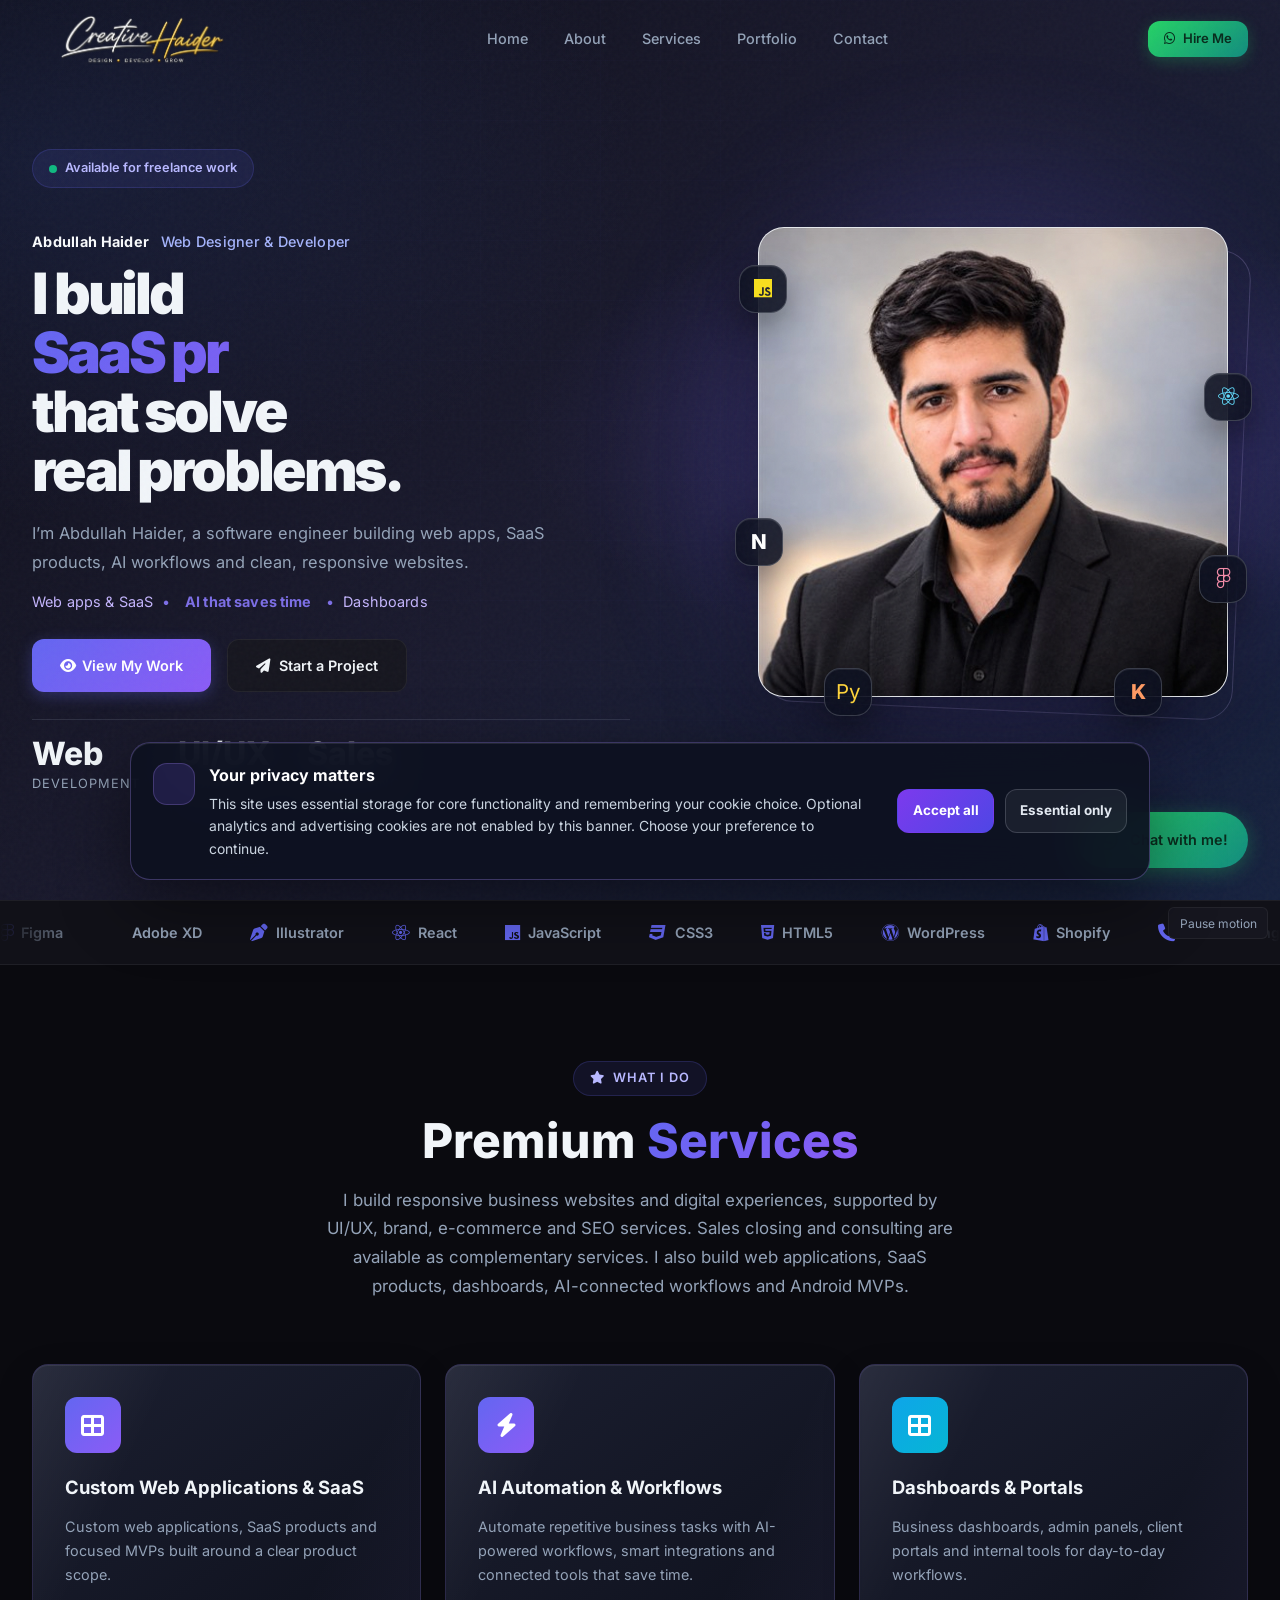
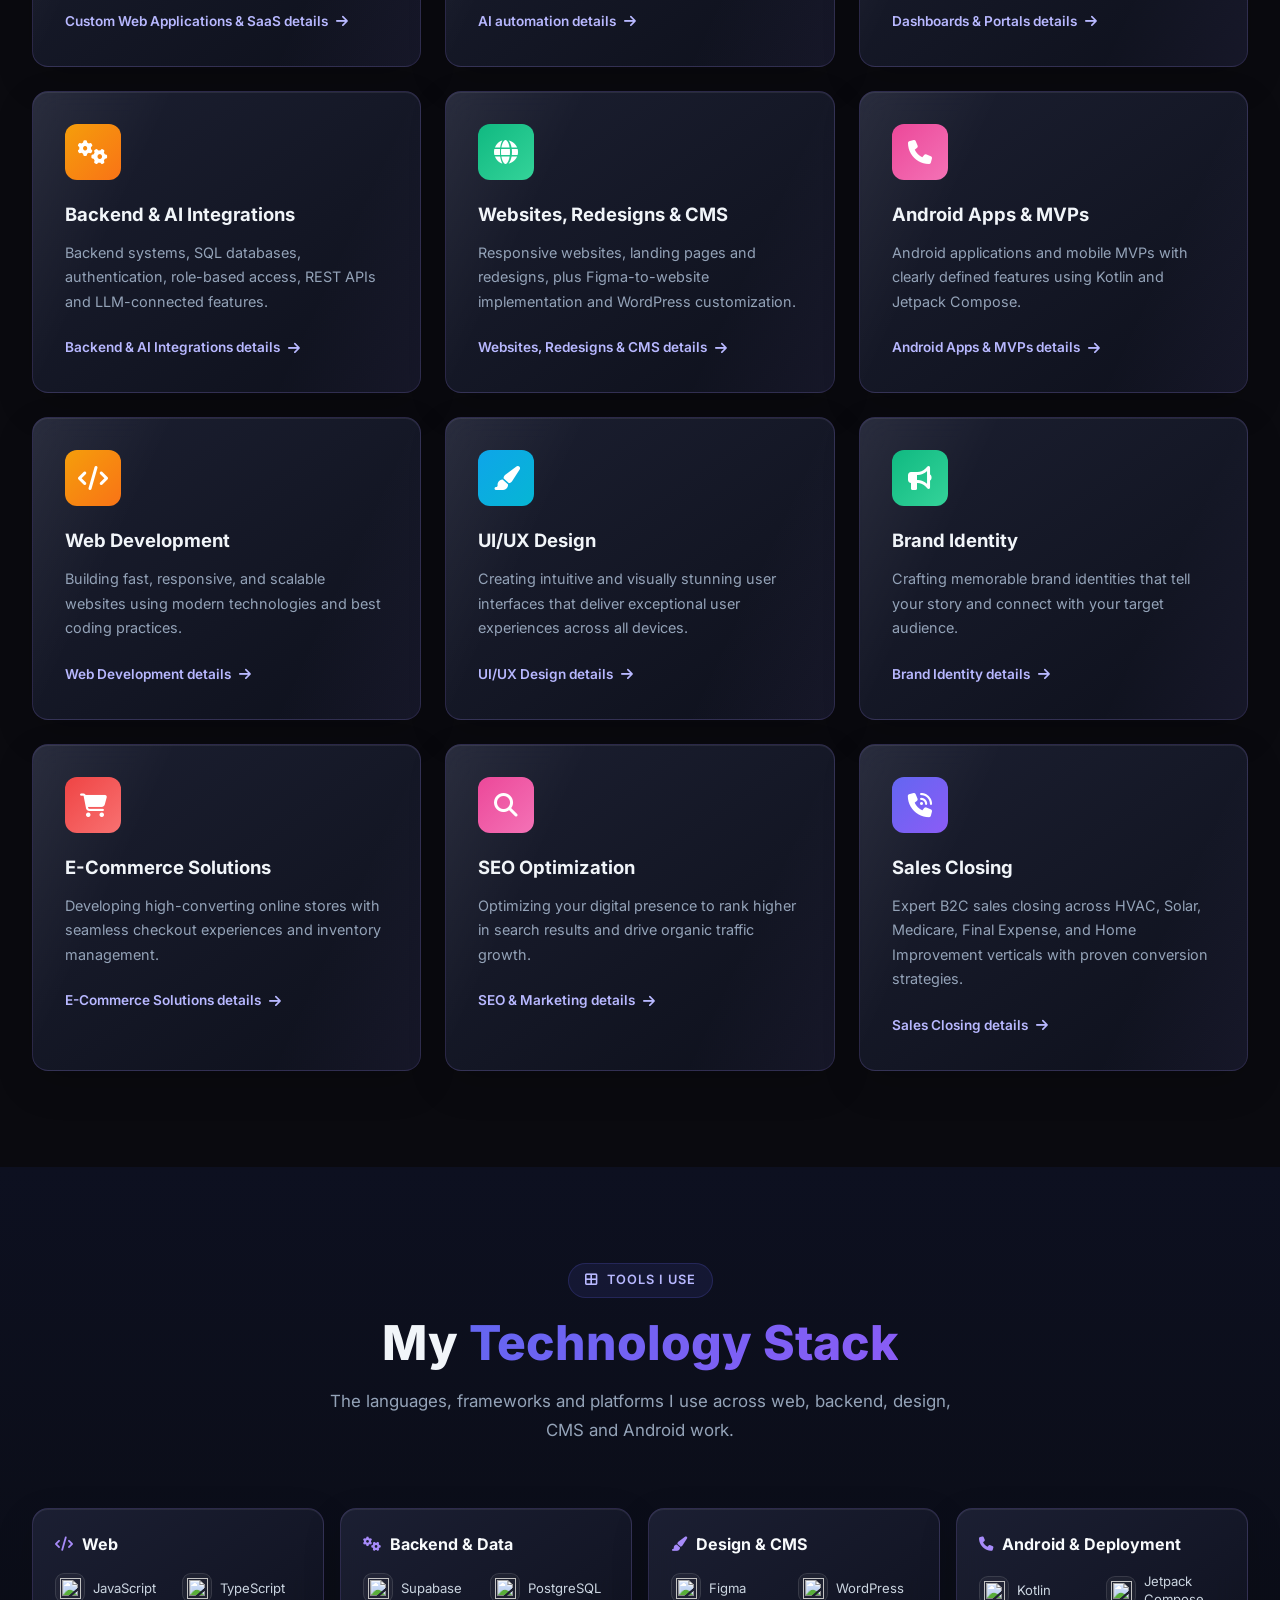
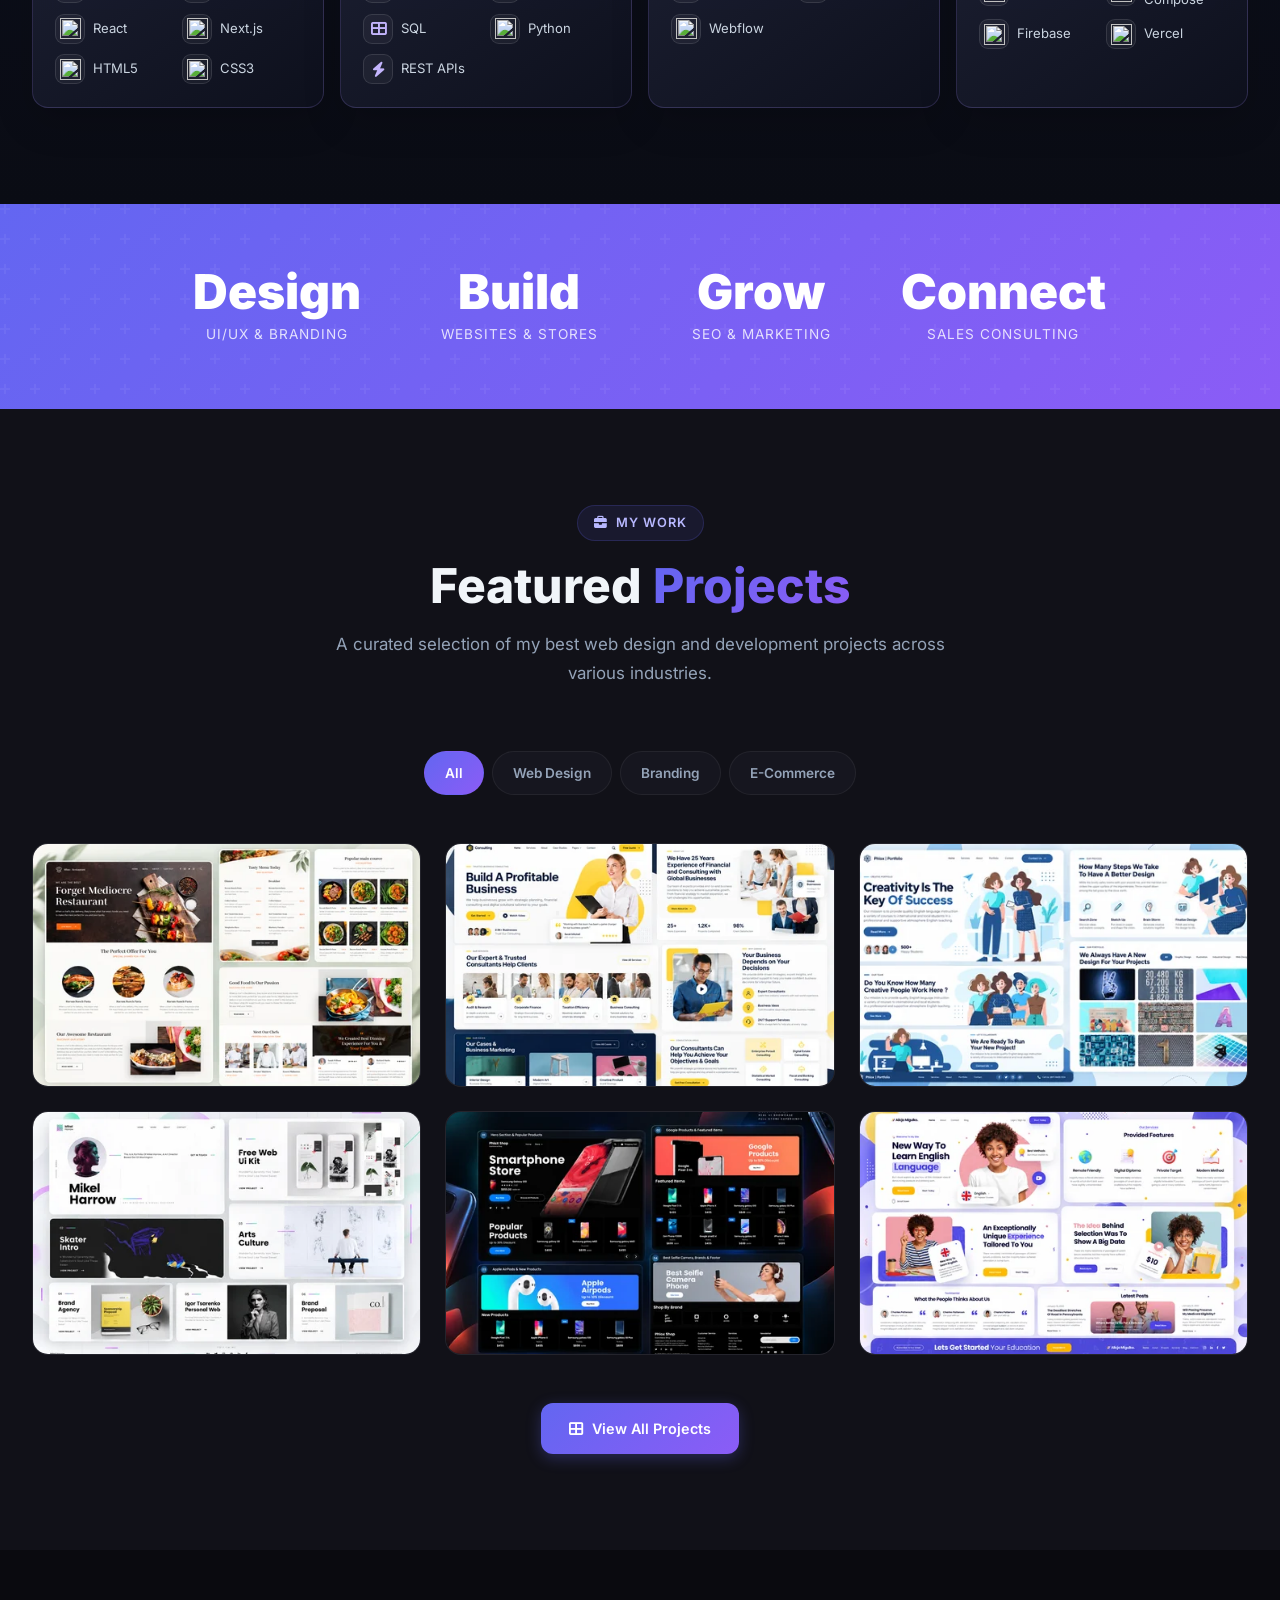
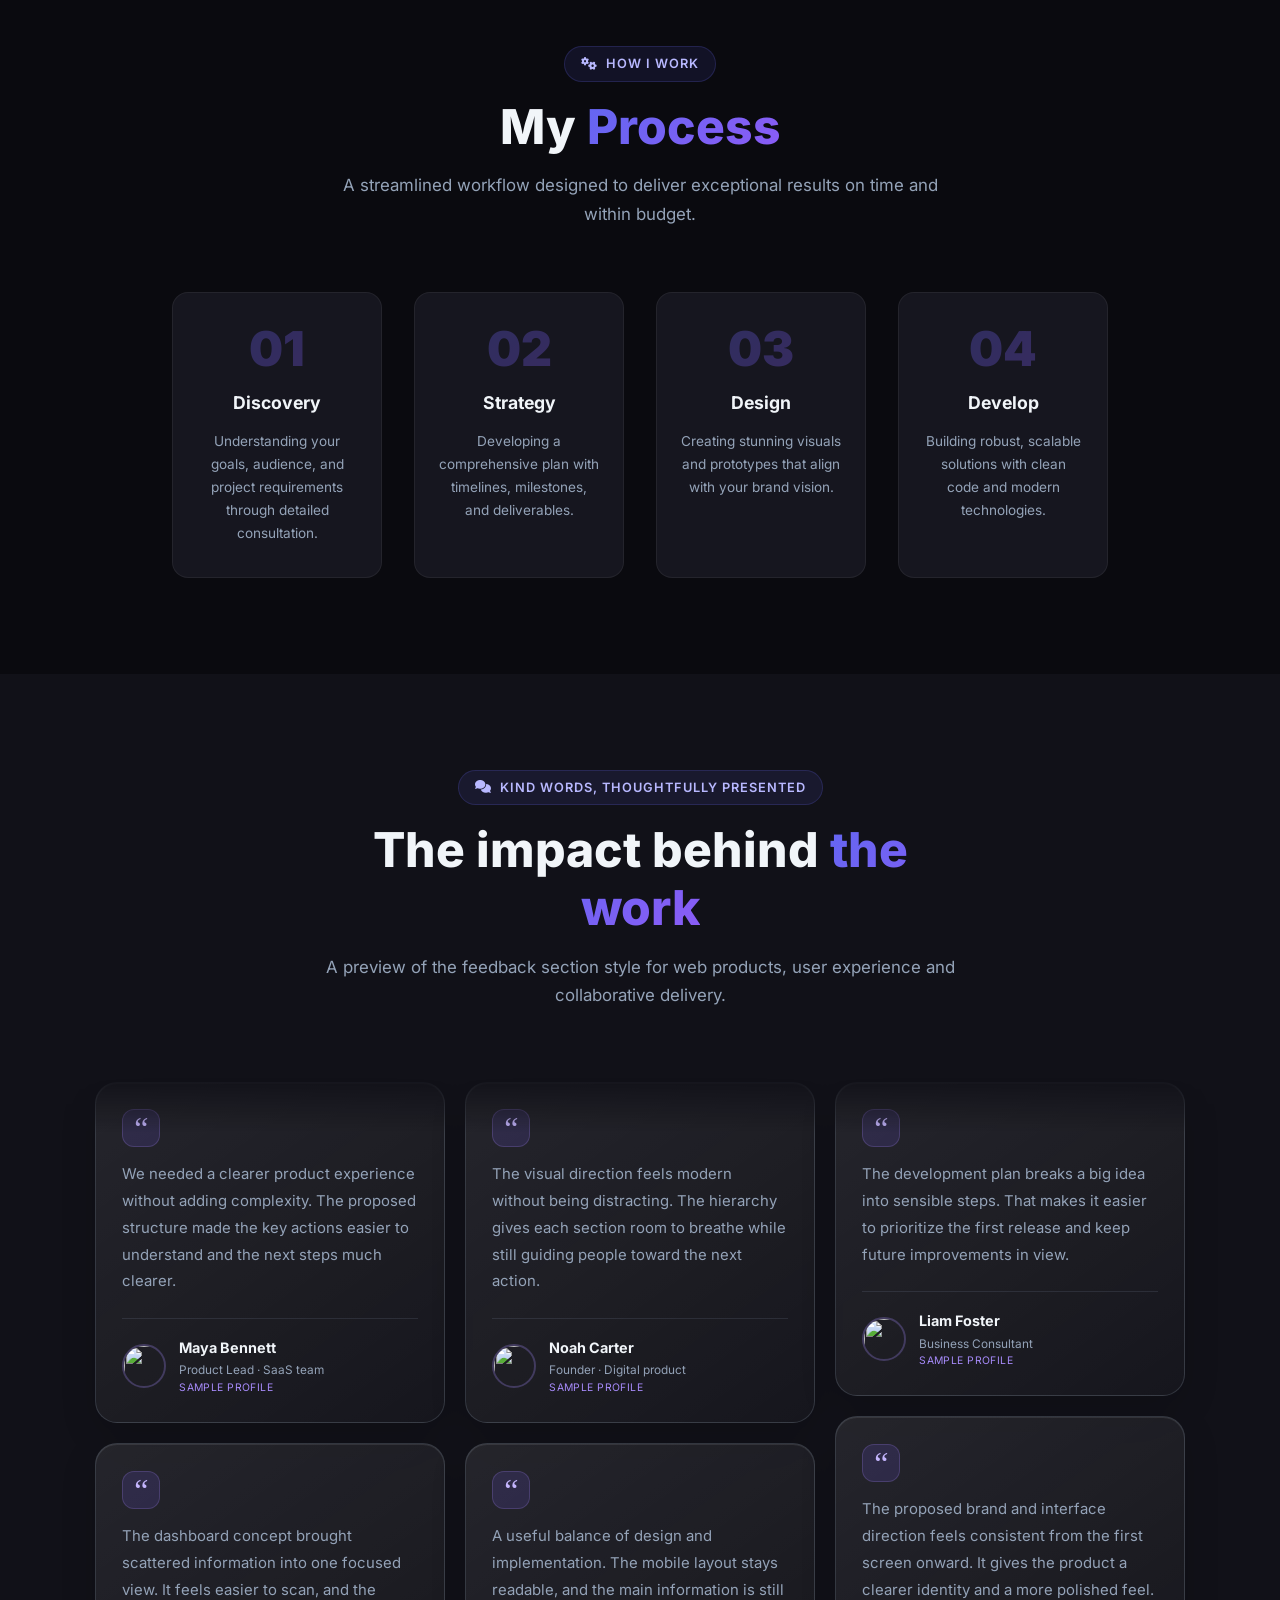
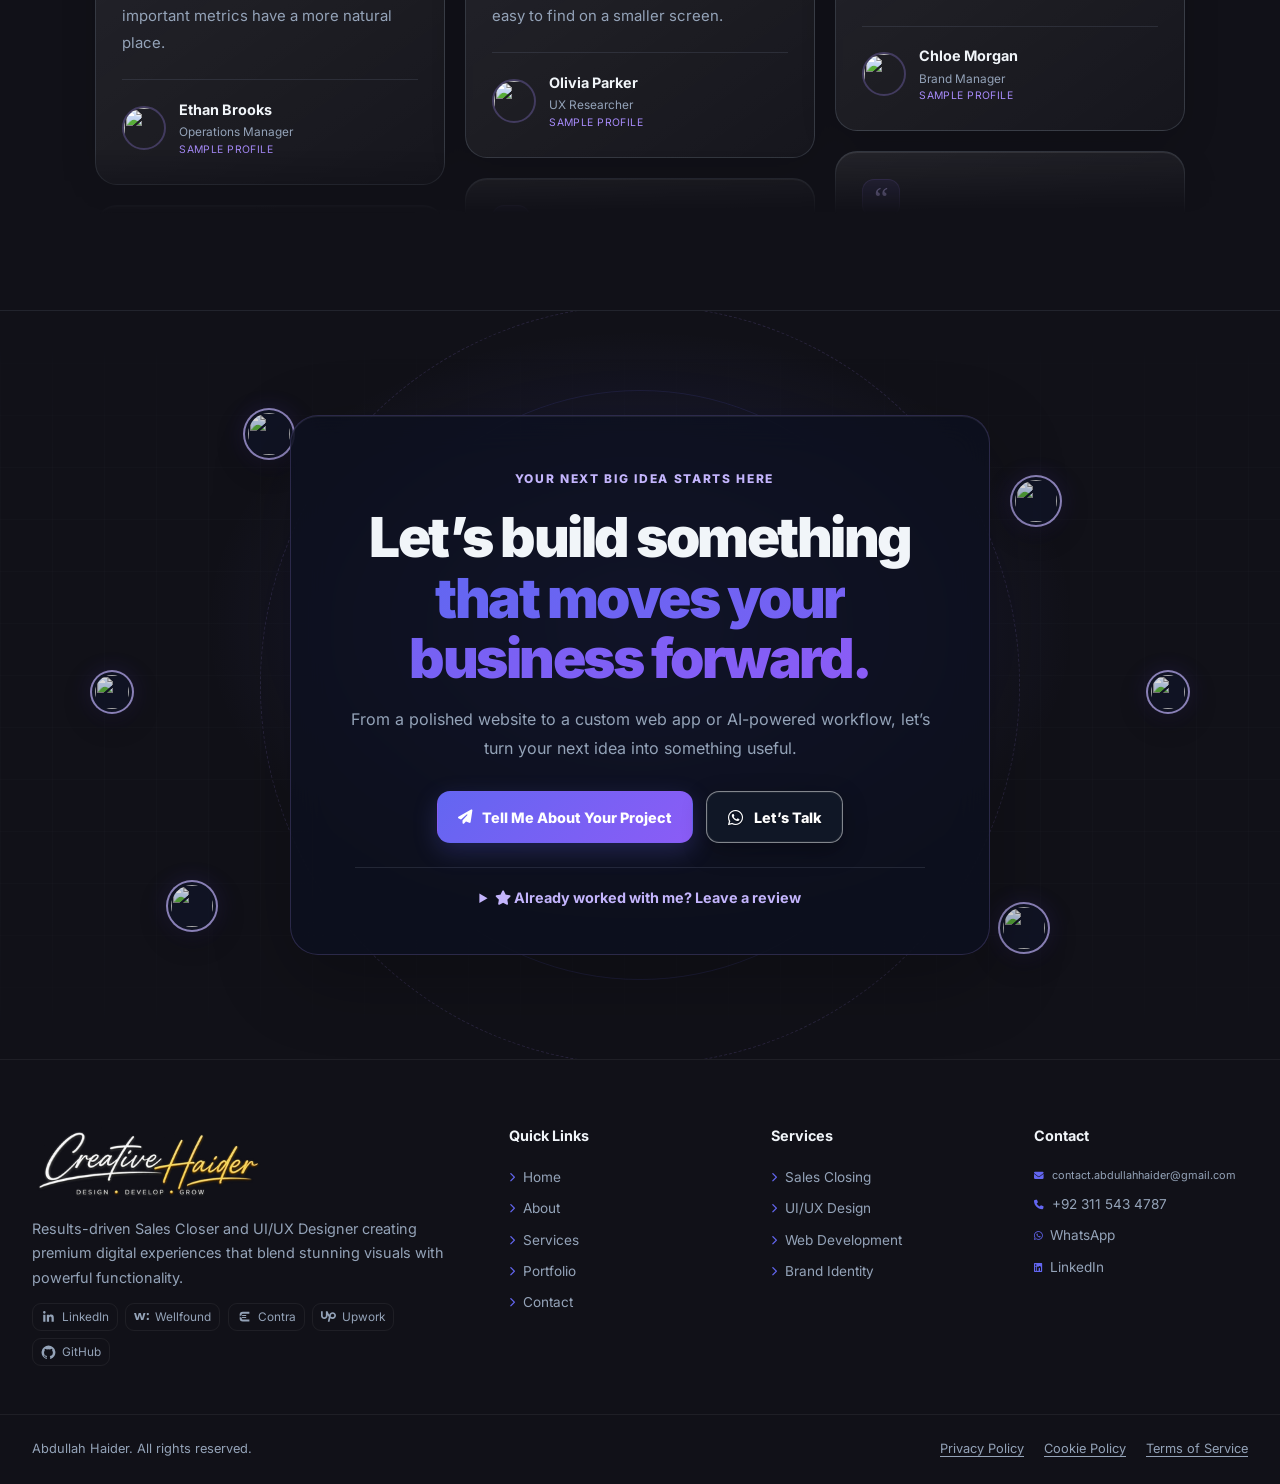
==== index.html @ 43f182ae "Add GitHub to footer social links" ====
<!DOCTYPE html>
<html lang="en" data-theme="dark">
<head>
    <!-- Google tag (gtag.js) -->
    <script async src="https://www.googletagmanager.com/gtag/js?id=G-36DZHBQ3N3"></script>
    <script>
      window.dataLayer = window.dataLayer || [];
      function gtag(){dataLayer.push(arguments);}
      gtag('js', new Date());
      gtag('config', 'G-36DZHBQ3N3');
    </script>

    <meta name="google-site-verification" content="pQKv6ALHcuWWNH6HDdtM_SvrNQaC1_xoHZq5TzQoN68" />
    <meta charset="UTF-8">
    <meta name="viewport" content="width=device-width, initial-scale=1.0">
    <meta name="description" content="Abdullah Haider builds web apps, SaaS MVPs, AI workflows and responsive websites for growing businesses.">
    <meta name="author" content="Abdullah Haider">
    <title>Abdullah Haider | Web Designer &amp; Developer</title>

    <link rel="icon" type="image/png" href="/images/favicon-48.png">
    <link rel="shortcut icon" type="image/png" href="/images/favicon-48.png">
    <link rel="apple-touch-icon" href="/images/favicon-180.png">
    <link rel="stylesheet" href="/css/fonts.css">
    <link rel="stylesheet" href="/css/style.css">
    <link rel="preload" href="/assets/fonts/inter-900.woff2" as="font" type="font/woff2" crossorigin>
    <link rel="preload" href="/assets/fonts/inter-400.woff2" as="font" type="font/woff2" crossorigin>
    <link rel="canonical" href="https://creativehaider.vercel.app/">
    <meta name="robots" content="index, follow, max-image-preview:large">
    <meta property="og:type" content="website">
    <meta property="og:site_name" content="Creative Haider">
    <meta property="og:title" content="Abdullah Haider | Web Designer &amp; Developer">
    <meta property="og:description" content="Web apps, SaaS MVPs, AI workflows and responsive websites built by Abdullah Haider.">
    <meta property="og:url" content="https://creativehaider.vercel.app/">
    <meta property="og:image" content="https://creativehaider.vercel.app/images/abdullah-haider-portrait.jpg">
    <meta property="og:image:alt" content="Portrait of Abdullah Haider wearing a black blazer">
    <meta name="twitter:card" content="summary_large_image">
    <meta name="twitter:title" content="Abdullah Haider | Web Designer &amp; Developer">
    <meta name="twitter:description" content="Web apps, SaaS MVPs, AI workflows and responsive websites built by Abdullah Haider.">
    <meta name="twitter:image" content="https://creativehaider.vercel.app/images/abdullah-haider-portrait.jpg">
    <script type="application/ld+json">{"@context":"https://schema.org","@graph":[{"@type":"WebSite","@id":"https://creativehaider.vercel.app/#website","url":"https://creativehaider.vercel.app/","name":"Creative Haider","alternateName":"Abdullah Haider","publisher":{"@id":"https://creativehaider.vercel.app/#person"}},{"@type":"Person","@id":"https://creativehaider.vercel.app/#person","name":"Abdullah Haider","alternateName":"Creative Haider","url":"https://creativehaider.vercel.app/","image":"https://creativehaider.vercel.app/images/abdullah-haider-portrait.jpg","jobTitle":"Web Designer, Developer and Sales Closer","knowsAbout":["JavaScript","TypeScript","React","Next.js","HTML5","CSS3","Supabase","PostgreSQL","SQL","Python","REST APIs","Figma","WordPress","Webflow","Kotlin","Jetpack Compose","Vercel","Custom web applications","SaaS products","Focused MVPs","Business dashboards","Admin panels","Client portals","Internal tools","Backend systems","Authentication","Role-based access","AI chatbot features","LLM API integration","API-connected workflows","Responsive business websites","Landing pages","Website redesigns","Figma-to-website implementation","WordPress customization","Android applications","Mobile MVPs","UI/UX design","Brand identity","E-commerce","SEO and marketing","Sales closing","Sales consulting"]},{"@type":"WebPage","@id":"https://creativehaider.vercel.app/#webpage","url":"https://creativehaider.vercel.app/","name":"Abdullah Haider | Web Designer & Developer","description":"Abdullah Haider is a web designer and developer in Islamabad, Pakistan, creating responsive websites, web apps, SaaS products, MVPs and Android apps.","isPartOf":{"@id":"https://creativehaider.vercel.app/#website"},"about":{"@id":"https://creativehaider.vercel.app/#person"}}]}</script>
    <noscript><style>.page-loader{display:none}.reveal,[data-aos]{opacity:1!important;transform:none!important;visibility:visible!important}</style></noscript>
</head>
<body class="public-site">
    <a class="skip-link" href="#main-content">Skip to main content</a>

    <div class="noise-overlay"></div>

    <!-- Navigation -->
    <nav class="navbar" aria-label="Main navigation">
        <div class="navbar-container">
            <a href="/" class="logo brand-logo-link" aria-label="Creative Haider home"><img class="brand-logo-img" src="/images/optimized/creative-haider-logo-690.webp" srcset="/images/optimized/creative-haider-logo-345.webp 345w, /images/optimized/creative-haider-logo-690.webp 690w" sizes="(max-width: 480px) 190px, 230px" alt="Creative Haider" width="690" height="230" decoding="async"></a>
            <ul class="nav-links">
                <li><a href="/" class="active">Home</a></li>
                <li><a href="/about">About</a></li>
                <li><a href="/services">Services</a></li>
                <li><a href="/portfolio">Portfolio</a></li>
                <li><a href="/contact">Contact</a></li>
            </ul>
            <div class="nav-actions">
                <a href="https://wa.me/923115434787" class="whatsapp-btn" aria-label="Discuss a project on WhatsApp" target="_blank" rel="noopener noreferrer">
                    <i aria-hidden="true" class="fab fa-whatsapp"></i>
                    <span>Hire Me</span>
                </a>
                <button class="mobile-menu-btn" aria-label="Open menu" aria-controls="mobile-menu" aria-expanded="false">
                    <i aria-hidden="true" class="fas fa-bars"></i>
                </button>
            </div>
        </div>
    </nav>

    <!-- Mobile Menu -->
    <div class="mobile-menu" id="mobile-menu" role="dialog" aria-modal="true" aria-label="Mobile navigation" hidden>
        <button class="mobile-menu-close" aria-label="Close menu">
            <i aria-hidden="true" class="fas fa-times"></i>
        </button>
        <a href="/">Home</a>
        <a href="/about">About</a>
        <a href="/services">Services</a>
        <a href="/portfolio">Portfolio</a>
        <a href="/contact">Contact</a>
    </div>

    <!-- Hero Section -->
    <main id="main-content" tabindex="-1">
    <section class="hero" id="home">
        <div class="hero-bg"></div>
        <div class="hero-grid"></div>
        <div class="hero-container">
            <div class="hero-content">
                <div class="hero-badge">
                    <span class="dot"></span>
                    Available for freelance work
                </div>
                <p class="hero-identity">Abdullah Haider <span>Web Designer &amp; Developer</span></p>
                <h1 class="hero-title">I build <span class="gradient-text hero-rotating-word" aria-live="polite">web apps</span> that solve real problems.</h1>
                <p class="hero-description">I’m Abdullah Haider, a software engineer building web apps, SaaS products, AI workflows and clean, responsive websites.</p>
                <p class="hero-capability-line">Web apps &amp; SaaS <span aria-hidden="true">•</span> <span class="hero-rotating-tagline" aria-live="polite">AI that saves time</span> <span aria-hidden="true">•</span> Dashboards</p>
                <div class="hero-buttons">
                    <a href="/portfolio" class="btn btn-primary" target="_blank" rel="noopener noreferrer">
                        <i aria-hidden="true" class="fas fa-eye"></i>
                        View My Work
                    </a>
                    <a href="/contact" class="btn btn-secondary">
                        <i aria-hidden="true" class="fas fa-paper-plane"></i>
                        Start a Project
                    </a>
                </div>
                <div class="hero-stats">
                    <div class="stat-item">
                        <div class="stat-number">Web</div><div class="stat-label">Development</div>
                    </div>
                    <div class="stat-item">
                        <div class="stat-number">UI/UX</div><div class="stat-label">Design</div>
                    </div>
                    <div class="stat-item">
                        <div class="stat-number">Sales</div><div class="stat-label">Consulting</div>
                    </div>
                </div>
            </div>
            <div class="hero-image">
                <div class="hero-image-wrapper">
                    <div class="hero-image-bg"></div>
                    <div class="hero-image-main">
                        <img src="/images/abdullah-haider-portrait.jpg" srcset="/images/abdullah-haider-portrait-480.jpg 480w, /images/abdullah-haider-portrait.jpg 800w" sizes="(max-width: 640px) 86vw, (max-width: 1024px) 420px, 470px" width="800" height="800" fetchpriority="high" decoding="async" data-fixed-image="true" alt="Portrait of Abdullah Haider wearing a black blazer" style="width: 100%; height: 100%; object-fit: cover;">
                    </div>
                    <div class="hero-tech-floats" aria-hidden="true">
                        <span class="hero-tech-icon tech-js"><i class="fab fa-js"></i></span>
                        <span class="hero-tech-icon tech-react"><i class="fab fa-react"></i></span>
                        <span class="hero-tech-icon tech-next"><span>N</span></span>
                        <span class="hero-tech-icon tech-figma"><i class="fab fa-figma"></i></span>
                        <span class="hero-tech-icon tech-python"><span>Py</span></span>
                        <span class="hero-tech-icon tech-kotlin"><span>K</span></span>
                    </div>
                </div>
            </div>
        </div>
    </section>

    <!-- Marquee -->
    <div class="marquee-container">
        <button type="button" class="motion-toggle" aria-pressed="false">Pause motion</button>
        <div class="marquee-content">
            <span class="marquee-item"><i aria-hidden="true" class="fab fa-figma"></i> Figma</span>
            <span class="marquee-item"><i aria-hidden="true" class="fab fa-pen-nib"></i> Adobe XD</span>
            <span class="marquee-item"><i aria-hidden="true" class="fas fa-pen-nib"></i> Illustrator</span>
            <span class="marquee-item"><i aria-hidden="true" class="fab fa-react"></i> React</span>
            <span class="marquee-item"><i aria-hidden="true" class="fab fa-js"></i> JavaScript</span>
            <span class="marquee-item"><i aria-hidden="true" class="fab fa-css3"></i> CSS3</span>
            <span class="marquee-item"><i aria-hidden="true" class="fab fa-html5"></i> HTML5</span>
            <span class="marquee-item"><i aria-hidden="true" class="fab fa-wordpress"></i> WordPress</span>
            <span class="marquee-item"><i aria-hidden="true" class="fab fa-shopify"></i> Shopify</span>
            <span class="marquee-item"><i aria-hidden="true" class="fas fa-phone"></i> Sales Closing</span>
            <span class="marquee-item"><i aria-hidden="true" class="fas fa-chart-line"></i> CRM</span>
            <span class="marquee-item"><i aria-hidden="true" class="fas fa-handshake"></i> B2C Sales</span>
            <span class="marquee-item"><i aria-hidden="true" class="fab fa-figma"></i> Figma</span>
            <span class="marquee-item"><i aria-hidden="true" class="fab fa-pen-nib"></i> Adobe XD</span>
            <span class="marquee-item"><i aria-hidden="true" class="fas fa-pen-nib"></i> Illustrator</span>
            <span class="marquee-item"><i aria-hidden="true" class="fab fa-react"></i> React</span>
            <span class="marquee-item"><i aria-hidden="true" class="fab fa-js"></i> JavaScript</span>
            <span class="marquee-item"><i aria-hidden="true" class="fab fa-css3"></i> CSS3</span>
            <span class="marquee-item"><i aria-hidden="true" class="fab fa-html5"></i> HTML5</span>
            <span class="marquee-item"><i aria-hidden="true" class="fab fa-wordpress"></i> WordPress</span>
            <span class="marquee-item"><i aria-hidden="true" class="fab fa-shopify"></i> Shopify</span>
            <span class="marquee-item"><i aria-hidden="true" class="fas fa-phone"></i> Sales Closing</span>
            <span class="marquee-item"><i aria-hidden="true" class="fas fa-chart-line"></i> CRM</span>
            <span class="marquee-item"><i aria-hidden="true" class="fas fa-handshake"></i> B2C Sales</span>
        </div>
    </div>

    <!-- Services -->
    <section class="section" id="services">
        <div class="section-header reveal">
            <div class="section-label">
                <i aria-hidden="true" class="fas fa-star"></i>
                What I Do
            </div>
            <h2 class="section-title">
                Premium <span class="highlight">Services</span>
            </h2>
            <p class="section-description">
                I build responsive business websites and digital experiences, supported by UI/UX, brand, e-commerce and SEO services. Sales closing and consulting are available as complementary services. I also build web applications, SaaS products, dashboards, AI-connected workflows and Android MVPs.
            </p>
        </div>
        <div class="services-grid">
            <div class="service-card reveal stagger-1">
                <div class="service-icon purple"><i aria-hidden="true" class="fas fa-layer-group"></i></div>
                <h3 class="service-title">Custom Web Applications &amp; SaaS</h3>
                <p class="service-description">Custom web applications, SaaS products and focused MVPs built around a clear product scope.</p>
                <a href="/services#custom-apps-saas" class="service-link">Custom Web Applications &amp; SaaS details <i aria-hidden="true" class="fas fa-arrow-right"></i></a>
            </div>
            <div class="service-card reveal stagger-2">
                <div class="service-icon purple"><i aria-hidden="true" class="fas fa-wand-magic-sparkles"></i></div>
                <h3 class="service-title">AI Automation &amp; Workflows</h3>
                <p class="service-description">Automate repetitive business tasks with AI-powered workflows, smart integrations and connected tools that save time.</p>
                <a href="/services#ai-automation" class="service-link">AI automation details <i aria-hidden="true" class="fas fa-arrow-right"></i></a>
            </div>
            <div class="service-card reveal stagger-2">
                <div class="service-icon blue"><i aria-hidden="true" class="fas fa-table"></i></div>
                <h3 class="service-title">Dashboards &amp; Portals</h3>
                <p class="service-description">Business dashboards, admin panels, client portals and internal tools for day-to-day workflows.</p>
                <a href="/services#business-dashboards" class="service-link">Dashboards &amp; Portals details <i aria-hidden="true" class="fas fa-arrow-right"></i></a>
            </div>
            <div class="service-card reveal stagger-3">
                <div class="service-icon orange"><i aria-hidden="true" class="fas fa-server"></i></div>
                <h3 class="service-title">Backend &amp; AI Integrations</h3>
                <p class="service-description">Backend systems, SQL databases, authentication, role-based access, REST APIs and LLM-connected features.</p>
                <a href="/services#backend-ai-integrations" class="service-link">Backend &amp; AI Integrations details <i aria-hidden="true" class="fas fa-arrow-right"></i></a>
            </div>
            <div class="service-card reveal stagger-4">
                <div class="service-icon green"><i aria-hidden="true" class="fas fa-globe"></i></div>
                <h3 class="service-title">Websites, Redesigns &amp; CMS</h3>
                <p class="service-description">Responsive websites, landing pages and redesigns, plus Figma-to-website implementation and WordPress customization.</p>
                <a href="/services#websites-cms" class="service-link">Websites, Redesigns &amp; CMS details <i aria-hidden="true" class="fas fa-arrow-right"></i></a>
            </div>
            <div class="service-card reveal stagger-5">
                <div class="service-icon pink"><i aria-hidden="true" class="fas fa-mobile-alt"></i></div>
                <h3 class="service-title">Android Apps &amp; MVPs</h3>
                <p class="service-description">Android applications and mobile MVPs with clearly defined features using Kotlin and Jetpack Compose.</p>
                <a href="/services#android-apps" class="service-link">Android Apps &amp; MVPs details <i aria-hidden="true" class="fas fa-arrow-right"></i></a>
            </div>
            <div class="service-card reveal stagger-3">
                <div class="service-icon orange">
                    <i aria-hidden="true" class="fas fa-code"></i>
                </div>
                <h3 class="service-title">Web Development</h3>
                <p class="service-description">
                    Building fast, responsive, and scalable websites using modern technologies and best coding practices.
                </p>
                <a href="/services#web-development" class="service-link">
                    Web Development details <i aria-hidden="true" class="fas fa-arrow-right"></i>
                </a>
            </div>
            <div class="service-card reveal stagger-2">
                <div class="service-icon blue">
                    <i aria-hidden="true" class="fas fa-paint-brush"></i>
                </div>
                <h3 class="service-title">UI/UX Design</h3>
                <p class="service-description">
                    Creating intuitive and visually stunning user interfaces that deliver exceptional user experiences across all devices.
                </p>
                <a href="/services#ui-ux-design" class="service-link">
                    UI/UX Design details <i aria-hidden="true" class="fas fa-arrow-right"></i>
                </a>
            </div>
            <div class="service-card reveal stagger-4">
                <div class="service-icon green">
                    <i aria-hidden="true" class="fas fa-bullhorn"></i>
                </div>
                <h3 class="service-title">Brand Identity</h3>
                <p class="service-description">
                    Crafting memorable brand identities that tell your story and connect with your target audience.
                </p>
                <a href="/services#brand-identity" class="service-link">
                    Brand Identity details <i aria-hidden="true" class="fas fa-arrow-right"></i>
                </a>
            </div>
            <div class="service-card reveal stagger-5">
                <div class="service-icon red">
                    <i aria-hidden="true" class="fas fa-shopping-cart"></i>
                </div>
                <h3 class="service-title">E-Commerce Solutions</h3>
                <p class="service-description">
                    Developing high-converting online stores with seamless checkout experiences and inventory management.
                </p>
                <a href="/services#ecommerce" class="service-link">
                    E-Commerce Solutions details <i aria-hidden="true" class="fas fa-arrow-right"></i>
                </a>
            </div>
            <div class="service-card reveal stagger-6">
                <div class="service-icon pink">
                    <i aria-hidden="true" class="fas fa-search"></i>
                </div>
                <h3 class="service-title">SEO Optimization</h3>
                <p class="service-description">
                    Optimizing your digital presence to rank higher in search results and drive organic traffic growth.
                </p>
                <a href="/services#seo-marketing" class="service-link">
                    SEO & Marketing details <i aria-hidden="true" class="fas fa-arrow-right"></i>
                </a>
            </div>
            <div class="service-card reveal stagger-1">
                <div class="service-icon purple">
                    <i aria-hidden="true" class="fas fa-phone-volume"></i>
                </div>
                <h3 class="service-title">Sales Closing</h3>
                <p class="service-description">
                    Expert B2C sales closing across HVAC, Solar, Medicare, Final Expense, and Home Improvement verticals with proven conversion strategies.
                </p>
                <a href="/services#sales-closing" class="service-link">
                    Sales Closing details <i aria-hidden="true" class="fas fa-arrow-right"></i>
                </a>
            </div>
        </div>
    </section>

    <!-- Technology stack -->
    <section class="section technology-section" id="technology" aria-labelledby="technology-title">
        <div class="section-header reveal">
            <div class="section-label"><i aria-hidden="true" class="fas fa-layer-group"></i> Tools I Use</div>
            <h2 class="section-title" id="technology-title">My <span class="highlight">Technology Stack</span></h2>
            <p class="section-description">The languages, frameworks and platforms I use across web, backend, design, CMS and Android work.</p>
        </div>
        <div class="technology-groups">
            <article class="technology-group reveal">
                <h3><i aria-hidden="true" class="fas fa-code"></i>Web</h3>
                <ul class="technology-list">
                    <li class="technology-item"><span class="technology-icon" aria-hidden="true"><img class="technology-logo" src="https://cdn.simpleicons.org/javascript/F7DF1E" alt="" width="22" height="22" loading="lazy" decoding="async"></span><span>JavaScript</span></li>
                    <li class="technology-item"><span class="technology-icon" aria-hidden="true"><img class="technology-logo" src="https://cdn.simpleicons.org/typescript/3178C6" alt="" width="22" height="22" loading="lazy" decoding="async"></span><span>TypeScript</span></li>
                    <li class="technology-item"><span class="technology-icon" aria-hidden="true"><img class="technology-logo" src="https://cdn.simpleicons.org/react/61DAFB" alt="" width="22" height="22" loading="lazy" decoding="async"></span><span>React</span></li>
                    <li class="technology-item"><span class="technology-icon" aria-hidden="true"><img class="technology-logo" src="https://cdn.simpleicons.org/nextdotjs/FFFFFF" alt="" width="22" height="22" loading="lazy" decoding="async"></span><span>Next.js</span></li>
                    <li class="technology-item"><span class="technology-icon" aria-hidden="true"><img class="technology-logo" src="https://cdn.simpleicons.org/html5/E34F26" alt="" width="22" height="22" loading="lazy" decoding="async"></span><span>HTML5</span></li>
                    <li class="technology-item"><span class="technology-icon" aria-hidden="true"><img class="technology-logo" src="https://cdn.simpleicons.org/css3/1572B6" alt="" width="22" height="22" loading="lazy" decoding="async"></span><span>CSS3</span></li>
                </ul>
            </article>
            <article class="technology-group reveal">
                <h3><i aria-hidden="true" class="fas fa-database"></i>Backend &amp; Data</h3>
                <ul class="technology-list">
                    <li class="technology-item"><span class="technology-icon" aria-hidden="true"><img class="technology-logo" src="https://cdn.simpleicons.org/supabase/3FCF8E" alt="" width="22" height="22" loading="lazy" decoding="async"></span><span>Supabase</span></li>
                    <li class="technology-item"><span class="technology-icon" aria-hidden="true"><img class="technology-logo" src="https://cdn.simpleicons.org/postgresql/4169E1" alt="" width="22" height="22" loading="lazy" decoding="async"></span><span>PostgreSQL</span></li>
                    <li class="technology-item"><span class="technology-icon" aria-hidden="true"><i class="fas fa-table" aria-hidden="true"></i></span><span>SQL</span></li>
                    <li class="technology-item"><span class="technology-icon" aria-hidden="true"><img class="technology-logo" src="https://cdn.simpleicons.org/python/3776AB" alt="" width="22" height="22" loading="lazy" decoding="async"></span><span>Python</span></li>
                    <li class="technology-item"><span class="technology-icon" aria-hidden="true"><i class="fas fa-plug" aria-hidden="true"></i></span><span>REST APIs</span></li>
                </ul>
            </article>
            <article class="technology-group reveal">
                <h3><i aria-hidden="true" class="fas fa-paint-brush"></i>Design & CMS</h3>
                <ul class="technology-list">
                    <li class="technology-item"><span class="technology-icon" aria-hidden="true"><img class="technology-logo" src="https://cdn.simpleicons.org/figma/F24E1E" alt="" width="22" height="22" loading="lazy" decoding="async"></span><span>Figma</span></li>
                    <li class="technology-item"><span class="technology-icon" aria-hidden="true"><img class="technology-logo" src="https://cdn.simpleicons.org/wordpress/21759B" alt="" width="22" height="22" loading="lazy" decoding="async"></span><span>WordPress</span></li>
                    <li class="technology-item"><span class="technology-icon" aria-hidden="true"><img class="technology-logo" src="https://cdn.simpleicons.org/webflow/4353FF" alt="" width="22" height="22" loading="lazy" decoding="async"></span><span>Webflow</span></li>
                </ul>
            </article>
            <article class="technology-group reveal">
                <h3><i aria-hidden="true" class="fas fa-mobile-alt"></i>Android &amp; Deployment</h3>
                <ul class="technology-list">
                    <li class="technology-item"><span class="technology-icon" aria-hidden="true"><img class="technology-logo" src="https://cdn.simpleicons.org/kotlin/7F52FF" alt="" width="22" height="22" loading="lazy" decoding="async"></span><span>Kotlin</span></li>
                    <li class="technology-item"><span class="technology-icon" aria-hidden="true"><img class="technology-logo" src="https://cdn.simpleicons.org/jetpackcompose/4285F4" alt="" width="22" height="22" loading="lazy" decoding="async"></span><span>Jetpack Compose</span></li>
                    <li class="technology-item"><span class="technology-icon" aria-hidden="true"><img class="technology-logo" src="https://cdn.simpleicons.org/firebase/FFCA28" alt="" width="22" height="22" loading="lazy" decoding="async"></span><span>Firebase</span></li>
                    <li class="technology-item"><span class="technology-icon" aria-hidden="true"><img class="technology-logo" src="https://cdn.simpleicons.org/vercel/FFFFFF" alt="" width="22" height="22" loading="lazy" decoding="async"></span><span>Vercel</span></li>
                </ul>
            </article>
        </div>
    </section>

    <!-- Counter -->
    <section class="counter-section">
        <div class="counter-grid">
            <div class="counter-item reveal">
                <div class="counter-number">Design</div><div class="counter-label">UI/UX & Branding</div>
            </div>
            <div class="counter-item reveal stagger-1">
                <div class="counter-number">Build</div><div class="counter-label">Websites & Stores</div>
            </div>
            <div class="counter-item reveal stagger-2">
                <div class="counter-number">Grow</div><div class="counter-label">SEO & Marketing</div>
            </div>
            <div class="counter-item reveal stagger-3">
                <div class="counter-number">Connect</div><div class="counter-label">Sales Consulting</div>
            </div>
        </div>
    </section>

    <!-- Portfolio Preview -->
    <section class="section portfolio-section" id="portfolio">
        <div class="section-header reveal">
            <div class="section-label">
                <i aria-hidden="true" class="fas fa-briefcase"></i>
                My Work
            </div>
            <h2 class="section-title">
                Featured <span class="highlight">Projects</span>
            </h2>
            <p class="section-description">
                A curated selection of my best web design and development projects across various industries.
            </p>
        </div>
        <div class="portfolio-filter reveal">
            <button type="button" aria-pressed="true" class="filter-btn active" data-filter="all">All</button>
            <button type="button" aria-pressed="false" class="filter-btn" data-filter="web">Web Design</button>
            <button type="button" aria-pressed="false" class="filter-btn" data-filter="brand">Branding</button>
            <button type="button" aria-pressed="false" class="filter-btn" data-filter="ecommerce">E-Commerce</button>
        </div>
        <p class="sr-only" id="portfolioStatus" role="status" aria-live="polite"></p>
        <div class="portfolio-grid">

      <div class="portfolio-item reveal stagger-1" data-category="web">
        <div class="portfolio-image">
          <img loading="lazy" decoding="async" src="/images/optimized/project-65d2745e2ea1-960.webp" srcset="/images/optimized/project-65d2745e2ea1-480.webp 480w, /images/optimized/project-65d2745e2ea1-960.webp 960w" sizes="(max-width: 768px) calc(100vw - 64px), (max-width: 1170px) calc((100vw - 88px) / 2), 390px" width="960" height="640" alt="5 Star Restaurant">
        </div>
        <div class="portfolio-overlay">
          <span class="portfolio-category">Web Design</span>
          <h3 class="portfolio-title">5 Star Restaurant</h3>
          <p class="portfolio-desc">Elegant restaurant website with food gallery, menu, and reservation system.</p>
          <a href="/images/optimized/project-65d2745e2ea1-960.webp" target="_blank" rel="noopener noreferrer" class="portfolio-link" aria-label="View Screenshot: 5 Star Restaurant (opens in a new tab)">View Screenshot <i class="fas fa-arrow-right" aria-hidden="true"></i></a>
        </div>
      </div>
      <div class="portfolio-item reveal stagger-2" data-category="web">
        <div class="portfolio-image">
          <img loading="lazy" decoding="async" src="/images/optimized/project-9ccb99d7e6c7-960.webp" srcset="/images/optimized/project-9ccb99d7e6c7-480.webp 480w, /images/optimized/project-9ccb99d7e6c7-960.webp 960w" sizes="(max-width: 768px) calc(100vw - 64px), (max-width: 1170px) calc((100vw - 88px) / 2), 390px" width="960" height="640" alt="Business Consultant">
        </div>
        <div class="portfolio-overlay">
          <span class="portfolio-category">Web Design</span>
          <h3 class="portfolio-title">Business Consultant</h3>
          <p class="portfolio-desc">Professional consulting firm website with modern corporate design and case studies.</p>
          <a href="/images/optimized/project-9ccb99d7e6c7-960.webp" target="_blank" rel="noopener noreferrer" class="portfolio-link" aria-label="View Screenshot: Business Consultant (opens in a new tab)">View Screenshot <i class="fas fa-arrow-right" aria-hidden="true"></i></a>
        </div>
      </div>
      <div class="portfolio-item reveal stagger-3" data-category="brand">
        <div class="portfolio-image">
          <img loading="lazy" decoding="async" src="/images/optimized/project-79f112a1d483-960.webp" srcset="/images/optimized/project-79f112a1d483-480.webp 480w, /images/optimized/project-79f112a1d483-960.webp 960w" sizes="(max-width: 768px) calc(100vw - 64px), (max-width: 1170px) calc((100vw - 88px) / 2), 390px" width="960" height="540" alt="Creative Portfolio">
        </div>
        <div class="portfolio-overlay">
          <span class="portfolio-category">Branding</span>
          <h3 class="portfolio-title">Creative Portfolio</h3>
          <p class="portfolio-desc">Vibrant creative agency portfolio with bold illustrations and playful design.</p>
          <a href="/images/optimized/project-79f112a1d483-960.webp" target="_blank" rel="noopener noreferrer" class="portfolio-link" aria-label="View Screenshot: Creative Portfolio (opens in a new tab)">View Screenshot <i class="fas fa-arrow-right" aria-hidden="true"></i></a>
        </div>
      </div>
      <div class="portfolio-item reveal stagger-4" data-category="brand">
        <div class="portfolio-image">
          <img loading="lazy" decoding="async" src="/images/optimized/project-4be8a0f8d425-960.webp" srcset="/images/optimized/project-4be8a0f8d425-480.webp 480w, /images/optimized/project-4be8a0f8d425-960.webp 960w" sizes="(max-width: 768px) calc(100vw - 64px), (max-width: 1170px) calc((100vw - 88px) / 2), 390px" width="960" height="640" alt="Digital Art Portfolio">
        </div>
        <div class="portfolio-overlay">
          <span class="portfolio-category">Branding</span>
          <h3 class="portfolio-title">Digital Art Portfolio</h3>
          <p class="portfolio-desc">Minimalist art director portfolio showcasing creative projects with clean layout.</p>
          <a href="/images/optimized/project-4be8a0f8d425-960.webp" target="_blank" rel="noopener noreferrer" class="portfolio-link" aria-label="View Screenshot: Digital Art Portfolio (opens in a new tab)">View Screenshot <i class="fas fa-arrow-right" aria-hidden="true"></i></a>
        </div>
      </div>
      <div class="portfolio-item reveal stagger-5" data-category="ecommerce">
        <div class="portfolio-image">
          <img loading="lazy" decoding="async" src="/images/optimized/project-23151587b922-960.webp" srcset="/images/optimized/project-23151587b922-480.webp 480w, /images/optimized/project-23151587b922-960.webp 960w" sizes="(max-width: 768px) calc(100vw - 64px), (max-width: 1170px) calc((100vw - 88px) / 2), 390px" width="960" height="640" alt="Mobile Shop">
        </div>
        <div class="portfolio-overlay">
          <span class="portfolio-category">E-Commerce</span>
          <h3 class="portfolio-title">Mobile Shop</h3>
          <p class="portfolio-desc">Dark-themed e-commerce store for smartphones and accessories with product filters.</p>
          <a href="/images/optimized/project-23151587b922-960.webp" target="_blank" rel="noopener noreferrer" class="portfolio-link" aria-label="View Screenshot: Mobile Shop (opens in a new tab)">View Screenshot <i class="fas fa-arrow-right" aria-hidden="true"></i></a>
        </div>
      </div>
      <div class="portfolio-item reveal stagger-6" data-category="web">
        <div class="portfolio-image">
          <img loading="lazy" decoding="async" src="/images/optimized/project-51465a65aa06-960.webp" srcset="/images/optimized/project-51465a65aa06-480.webp 480w, /images/optimized/project-51465a65aa06-960.webp 960w" sizes="(max-width: 768px) calc(100vw - 64px), (max-width: 1170px) calc((100vw - 88px) / 2), 390px" width="960" height="640" alt="Online Tutor">
        </div>
        <div class="portfolio-overlay">
          <span class="portfolio-category">Web Design</span>
          <h3 class="portfolio-title">Online Tutor</h3>
          <p class="portfolio-desc">Educational platform with playful design, course features, and student dashboard.</p>
          <a href="/images/optimized/project-51465a65aa06-960.webp" target="_blank" rel="noopener noreferrer" class="portfolio-link" aria-label="View Screenshot: Online Tutor (opens in a new tab)">View Screenshot <i class="fas fa-arrow-right" aria-hidden="true"></i></a>
        </div>
      </div>
        </div>
        <div style="text-align: center; margin-top: 3rem;">
            <a href="/portfolio" class="btn btn-primary" target="_blank" rel="noopener noreferrer">
                <i aria-hidden="true" class="fas fa-th-large"></i>
                View All Projects
            </a>
        </div>
    </section>

    <!-- Process -->
    <section class="section process-section">
        <div class="section-header reveal">
            <div class="section-label">
                <i aria-hidden="true" class="fas fa-cogs"></i>
                How I Work
            </div>
            <h2 class="section-title">
                My <span class="highlight">Process</span>
            </h2>
            <p class="section-description">
                A streamlined workflow designed to deliver exceptional results on time and within budget.
            </p>
        </div>
        <div class="process-grid">
            <div class="process-card reveal stagger-1">
                <div class="process-number">01</div>
                <h3 class="process-title">Discovery</h3>
                <p class="process-desc">Understanding your goals, audience, and project requirements through detailed consultation.</p>
            </div>
            <div class="process-card reveal stagger-2">
                <div class="process-number">02</div>
                <h3 class="process-title">Strategy</h3>
                <p class="process-desc">Developing a comprehensive plan with timelines, milestones, and deliverables.</p>
            </div>
            <div class="process-card reveal stagger-3">
                <div class="process-number">03</div>
                <h3 class="process-title">Design</h3>
                <p class="process-desc">Creating stunning visuals and prototypes that align with your brand vision.</p>
            </div>
            <div class="process-card reveal stagger-4">
                <div class="process-number">04</div>
                <h3 class="process-title">Develop</h3>
                <p class="process-desc">Building robust, scalable solutions with clean code and modern technologies.</p>
            </div>
        </div>
    </section>

    <!-- Testimonials: illustrative sample content, not verified client endorsements -->
    <section class="section testimonials-section testimonial-showcase" id="testimonials" aria-labelledby="testimonials-heading">
        <div class="section-header reveal">
            <div class="section-label">
                <i aria-hidden="true" class="fas fa-comments"></i>
                Kind words, thoughtfully presented
            </div>
            <h2 class="section-title" id="testimonials-heading">
                The impact behind <span class="highlight">the work</span>
            </h2>
            <p class="section-description">
                A preview of the feedback section style for web products, user experience and collaborative delivery.
            </p>
        </div>

        <div class="testimonial-marquee" role="region" aria-label="Scrolling sample testimonials">
            <div class="testimonial-marquee-column testimonial-marquee-column--one">
                <ul class="testimonial-marquee-track">
                    <li class="testimonial-glass-card">
                        <span class="testimonial-quote-mark" aria-hidden="true">“</span>
                        <p>We needed a clearer product experience without adding complexity. The proposed structure made the key actions easier to understand and the next steps much clearer.</p>
                        <footer><img src="https://cdn.21st.dev/assets/mirror/9a/9aa2356c92e8798347a846b3f5ec5c4eecb7d0349130a0ac8b99d064fb925874.jpg" alt="" width="44" height="44" loading="lazy" decoding="async"><span><strong>Maya Bennett</strong><small>Product Lead · SaaS team <em>Sample profile</em></small></span></footer>
                    </li>
                    <li class="testimonial-glass-card">
                        <span class="testimonial-quote-mark" aria-hidden="true">“</span>
                        <p>The dashboard concept brought scattered information into one focused view. It feels easier to scan, and the important metrics have a more natural place.</p>
                        <footer><img src="https://cdn.21st.dev/assets/mirror/11/11134d472e245bb9dcef8595979c5c375a8ad40d3adf72e03cf67b959415ea6f.jpg" alt="" width="44" height="44" loading="lazy" decoding="async"><span><strong>Ethan Brooks</strong><small>Operations Manager <em>Sample profile</em></small></span></footer>
                    </li>
                    <li class="testimonial-glass-card">
                        <span class="testimonial-quote-mark" aria-hidden="true">“</span>
                        <p>Communication and thoughtful details make a big difference. The sample workflow shows how a complicated process can feel much more manageable.</p>
                        <footer><img src="https://cdn.21st.dev/assets/mirror/2f/2fbc7af54dccfd5fa3821f259c9b6c42eca0458948be89bbd7cf2e8c97c50930.jpg" alt="" width="44" height="44" loading="lazy" decoding="async"><span><strong>Sophia Mitchell</strong><small>Project Coordinator <em>Sample profile</em></small></span></footer>
                    </li>
                </ul>
            </div>

            <div class="testimonial-marquee-column testimonial-marquee-column--two">
                <ul class="testimonial-marquee-track">
                    <li class="testimonial-glass-card">
                        <span class="testimonial-quote-mark" aria-hidden="true">“</span>
                        <p>The visual direction feels modern without being distracting. The hierarchy gives each section room to breathe while still guiding people toward the next action.</p>
                        <footer><img src="https://cdn.21st.dev/assets/mirror/e0/e037bf69983d4b3792507a980afa576f7c76798a2b360f56d43a190a382e8acd.jpg" alt="" width="44" height="44" loading="lazy" decoding="async"><span><strong>Noah Carter</strong><small>Founder · Digital product <em>Sample profile</em></small></span></footer>
                    </li>
                    <li class="testimonial-glass-card">
                        <span class="testimonial-quote-mark" aria-hidden="true">“</span>
                        <p>A useful balance of design and implementation. The mobile layout stays readable, and the main information is still easy to find on a smaller screen.</p>
                        <footer><img src="https://cdn.21st.dev/assets/mirror/96/9604967cdf4e4e0a351e601540b98e76aae71959e9cbe650f24184041848147d.jpg" alt="" width="44" height="44" loading="lazy" decoding="async"><span><strong>Olivia Parker</strong><small>UX Researcher <em>Sample profile</em></small></span></footer>
                    </li>
                    <li class="testimonial-glass-card">
                        <span class="testimonial-quote-mark" aria-hidden="true">“</span>
                        <p>The page structure tells a more cohesive story. It is easier to understand what the service offers, who it helps and how to get started.</p>
                        <footer><img src="https://cdn.21st.dev/assets/mirror/9e/9e606c4f1d8147ecda157277cbbcdf0409228ee64d28da1a9e74e9c8cdee92f2.jpg" alt="" width="44" height="44" loading="lazy" decoding="async"><span><strong>Ava Collins</strong><small>Marketing Strategist <em>Sample profile</em></small></span></footer>
                    </li>
                </ul>
            </div>

            <div class="testimonial-marquee-column testimonial-marquee-column--three">
                <ul class="testimonial-marquee-track">
                    <li class="testimonial-glass-card">
                        <span class="testimonial-quote-mark" aria-hidden="true">“</span>
                        <p>The development plan breaks a big idea into sensible steps. That makes it easier to prioritize the first release and keep future improvements in view.</p>
                        <footer><img src="https://cdn.21st.dev/assets/mirror/2c/2cfa4aba4bfefc920aa635f1bde5dab467c583463be9b13d93df6e18db5262f8.jpg" alt="" width="44" height="44" loading="lazy" decoding="async"><span><strong>Liam Foster</strong><small>Business Consultant <em>Sample profile</em></small></span></footer>
                    </li>
                    <li class="testimonial-glass-card">
                        <span class="testimonial-quote-mark" aria-hidden="true">“</span>
                        <p>The proposed brand and interface direction feels consistent from the first screen onward. It gives the product a clearer identity and a more polished feel.</p>
                        <footer><img src="https://cdn.21st.dev/assets/mirror/21/211cb0e449e9bc8d24952d0bc62b660c1b7209b9c6a77a39ca6628e47ba178be.jpg" alt="" width="44" height="44" loading="lazy" decoding="async"><span><strong>Chloe Morgan</strong><small>Brand Manager <em>Sample profile</em></small></span></footer>
                    </li>
                    <li class="testimonial-glass-card">
                        <span class="testimonial-quote-mark" aria-hidden="true">“</span>
                        <p>A clean foundation matters. The proposed approach keeps performance, responsive behavior and maintainability in the conversation from the beginning.</p>
                        <footer><img src="https://cdn.21st.dev/assets/mirror/37/377641f9868ec7fcd6e73ff1302f139857f8b4c203db487d0ca1296f031dadf4.jpg" alt="" width="44" height="44" loading="lazy" decoding="async"><span><strong>Jackson Reed</strong><small>Engineering Manager <em>Sample profile</em></small></span></footer>
                    </li>
                </ul>
            </div>
        </div>
    </section>

    <!-- Project CTA with orbiting client-style visuals -->
    <section class="cta-section orbit-cta" aria-labelledby="cta-heading">
        <div class="orbit-cta-rings" aria-hidden="true">
            <span class="orbit-ring orbit-ring-one"></span>
            <span class="orbit-ring orbit-ring-two"></span>
            <span class="orbit-ring orbit-ring-three"></span>
            <span class="orbit-avatar orbit-avatar-one"><img src="https://images.unsplash.com/photo-1500648767791-00dcc994a43e?auto=format&fit=crop&w=120&h=120&q=80" alt=""></span>
            <span class="orbit-avatar orbit-avatar-two"><img src="https://images.unsplash.com/photo-1534528741775-53994a69daeb?auto=format&fit=crop&w=120&h=120&q=80" alt=""></span>
            <span class="orbit-avatar orbit-avatar-three"><img src="https://images.unsplash.com/photo-1506794778202-cad84cf45f1d?auto=format&fit=crop&w=120&h=120&q=80" alt=""></span>
            <span class="orbit-avatar orbit-avatar-four"><img src="https://images.unsplash.com/photo-1544005313-94ddf0286df2?auto=format&fit=crop&w=120&h=120&q=80" alt=""></span>
            <span class="orbit-avatar orbit-avatar-five"><img src="https://images.unsplash.com/photo-1507003211169-0a1dd7228f2d?auto=format&fit=crop&w=120&h=120&q=80" alt=""></span>
            <span class="orbit-avatar orbit-avatar-six"><img src="https://images.unsplash.com/photo-1524504388940-b1c1722653e1?auto=format&fit=crop&w=120&h=120&q=80" alt=""></span>
        </div>
        <div class="cta-content orbit-cta-content" data-aos="fade-up">
            <span class="orbit-cta-eyebrow"><i aria-hidden="true" class="fas fa-sparkles"></i> YOUR NEXT BIG IDEA STARTS HERE</span>
            <h2 id="cta-heading">Let’s build something <span>that moves your business forward.</span></h2>
            <p>From a polished website to a custom web app or AI-powered workflow, let’s turn your next idea into something useful.</p>
            <div class="cta-buttons">
                <a href="/contact" class="btn orbit-cta-primary">
                    <i aria-hidden="true" class="fas fa-paper-plane"></i>
                    Tell Me About Your Project
                </a>
                <a href="https://wa.me/923115434787" class="btn orbit-cta-secondary" target="_blank" rel="noopener noreferrer">
                    <i aria-hidden="true" class="fab fa-whatsapp"></i>
                    Let’s Talk
                </a>
            </div>
            <details class="review-submit-details" id="give-review">
                <summary><i aria-hidden="true" class="fas fa-star"></i> Already worked with me? Leave a review</summary>
                <form class="review-submit-form" id="review-submit-form">
                    <p>Your feedback helps future clients understand what it’s like to work together. Reviews are checked before they appear publicly.</p>
                    <div class="review-form-grid">
                        <label>Your name<input name="name" autocomplete="name" maxlength="80" required placeholder="e.g. Alex Morgan"></label>
                        <label>Role or company <span>(optional)</span><input name="role" maxlength="100" placeholder="e.g. Founder, Acme Inc."></label>
                    </div>
                    <label>Rating
                        <select name="rating" required>
                            <option value="5" selected>★★★★★ — Excellent</option>
                            <option value="4">★★★★☆ — Very good</option>
                            <option value="3">★★★☆☆ — Good</option>
                            <option value="2">★★☆☆☆ — Fair</option>
                            <option value="1">★☆☆☆☆ — Poor</option>
                        </select>
                    </label>
                    <label>Your review<textarea name="review" rows="4" minlength="12" maxlength="1200" required placeholder="Tell others about your experience working together..."></textarea></label>
                    <label class="review-photo-field">Add a photo <span>(required, JPG, PNG or WebP, max 3 MB)</span>
                      <input id="review-photo" name="review_photo" type="file" accept="image/jpeg,image/png,image/webp" required>
                      <small class="review-photo-help">Please upload a photo with your review. It will only appear publicly after the review is approved.</small>
                      <img id="review-photo-preview" class="review-photo-preview" alt="Selected review photo preview" hidden>
                    </label>
                    <button class="btn orbit-cta-primary review-submit-button" type="submit"><i aria-hidden="true" class="fas fa-paper-plane"></i> Submit Review</button>
                    <p class="review-form-status" id="review-form-status" role="status" aria-live="polite"></p>
                </form>
            </details>
        </div>
    </section>

    <!-- Footer -->
    </main>
    <footer class="footer">
        <div class="footer-grid">
            <div class="footer-brand">
                <a href="/" class="logo brand-logo-link" aria-label="Creative Haider home"><img class="brand-logo-img" src="/images/optimized/creative-haider-logo-690.webp" srcset="/images/optimized/creative-haider-logo-345.webp 345w, /images/optimized/creative-haider-logo-690.webp 690w" sizes="(max-width: 480px) 190px, 230px" alt="Creative Haider" width="690" height="230" decoding="async"></a>
                <p>Results-driven Sales Closer and UI/UX Designer creating premium digital experiences that blend stunning visuals with powerful functionality.</p>
                <nav class="footer-social-links" aria-label="Professional profiles">
                    <a href="https://linkedin.com/in/abdullah-haider-sales-closer" target="_blank" rel="noopener noreferrer" aria-label="LinkedIn profile" title="LinkedIn"><svg class="profile-brand-icon" viewBox="0 0 24 24" aria-hidden="true" focusable="false" xmlns="http://www.w3.org/2000/svg"><path fill="currentColor" d="M20.447 20.452h-3.554v-5.569c0-1.328-.027-3.037-1.852-3.037-1.853 0-2.136 1.445-2.136 2.939v5.667H9.35V9h3.414v1.561h.049c.476-.9 1.637-1.85 3.37-1.85 3.601 0 4.267 2.37 4.267 5.455v6.286zM5.337 7.433a2.062 2.062 0 1 1 0-4.124 2.062 2.062 0 0 1 0 4.124zM3.56 9h3.558v11.452H3.56z"/></svg><span>LinkedIn</span></a>
                    <a href="https://wellfound.com/u/abdullah-haider-5" target="_blank" rel="noopener noreferrer" aria-label="Wellfound profile" title="Wellfound"><svg class="profile-brand-icon" viewBox="0 0 24 24" aria-hidden="true" focusable="false" xmlns="http://www.w3.org/2000/svg"><path fill="currentColor" d="M23.998 8.128c.063-1.379-1.612-2.376-2.795-1.664-1.23.598-1.322 2.52-.156 3.234 1.2.862 2.995-.09 2.951-1.57zm0 7.748c.063-1.38-1.612-2.377-2.795-1.665-1.23.598-1.322 2.52-.156 3.234 1.2.863 2.995-.09 2.951-1.57zm-20.5 1.762L0 6.364h3.257l2.066 8.106 2.245-8.106h3.267l2.244 8.106 2.065-8.106h3.257l-3.54 11.274H11.39c-.73-2.713-1.46-5.426-2.188-8.14l-2.233 8.14H3.5z"/></svg><span>Wellfound</span></a>
                    <a href="https://contra.com/abdullahhaider" target="_blank" rel="noopener noreferrer" aria-label="Contra profile" title="Contra"><svg class="profile-brand-icon" viewBox="0 0 24 24" aria-hidden="true" focusable="false" xmlns="http://www.w3.org/2000/svg"><path fill="currentColor" d="M19.8 4.2H9.3a5.1 5.1 0 0 0 0 10.2h5.4v-3.2H9.3a1.9 1.9 0 0 1 0-3.8h10.5V4.2zm-5.1 5.4v3.2h-5.4a1.9 1.9 0 0 0 0 3.8h10.5v3.2H9.3a5.1 5.1 0 0 1 0-10.2h5.4z"/></svg><span>Contra</span></a>
                    <a href="https://www.upwork.com/freelancers/~01ef27e63171bef31a" target="_blank" rel="noopener noreferrer" aria-label="Upwork profile" title="Upwork"><svg class="profile-brand-icon" viewBox="0 0 24 24" aria-hidden="true" focusable="false" xmlns="http://www.w3.org/2000/svg"><path fill="currentColor" d="M18.561 13.158c-1.102 0-2.135-.467-3.074-1.227l.228-1.076.008-.042c.207-1.143.849-3.06 2.839-3.06 1.492 0 2.703 1.212 2.703 2.703-.001 1.489-1.212 2.702-2.704 2.702zm0-8.14c-2.539 0-4.51 1.649-5.31 4.366-1.22-1.834-2.148-4.036-2.687-5.892H7.828v7.112c-.002 1.406-1.141 2.546-2.547 2.548-1.405-.002-2.543-1.143-2.545-2.548V3.492H0v7.112c0 2.914 2.37 5.303 5.281 5.303 2.913 0 5.283-2.389 5.283-5.303v-1.19c.529 1.107 1.182 2.229 1.974 3.221l-1.673 7.873h2.797l1.213-5.71c1.063.679 2.285 1.109 3.686 1.109 3 0 5.439-2.452 5.439-5.45 0-3-2.439-5.439-5.439-5.439z"/></svg><span>Upwork</span></a>
                                    <a href="https://github.com/abdullahhaiderr" target="_blank" rel="noopener noreferrer" aria-label="GitHub profile" title="GitHub"><svg class="profile-brand-icon" viewBox="0 0 24 24" aria-hidden="true" focusable="false" xmlns="http://www.w3.org/2000/svg"><path fill="currentColor" d="M12 .9a11.1 11.1 0 0 0-3.51 21.63c.55.1.76-.24.76-.53v-2.08c-3.1.67-3.75-1.32-3.75-1.32-.5-1.29-1.24-1.63-1.24-1.63-1.02-.7.08-.69.08-.69 1.13.08 1.73 1.16 1.73 1.16 1 .1.76 2.08 3.15 1.59.1-.73.4-1.23.69-1.52-2.47-.28-5.07-1.24-5.07-5.5 0-1.22.44-2.22 1.16-3-.12-.28-.5-1.42.11-2.96 0 0 .95-.3 3.05 1.15a10.6 10.6 0 0 1 5.55 0c2.1-1.45 3.05-1.15 3.05-1.15.61 1.54.23 2.68.11 2.96.72.78 1.16 1.78 1.16 3 0 4.27-2.61 5.21-5.1 5.49.4.35.75 1.02.75 2.06V22c0 .29.2.64.77.53A11.1 11.1 0 0 0 12 .9z"/></svg><span>GitHub</span></a>
</nav>
            </div>
            <div>
                <h2 class="footer-title">Quick Links</h2>
                <ul class="footer-links">
                    <li><a href="/"><i aria-hidden="true" class="fas fa-chevron-right"></i> Home</a></li>
                    <li><a href="/about"><i aria-hidden="true" class="fas fa-chevron-right"></i> About</a></li>
                    <li><a href="/services"><i aria-hidden="true" class="fas fa-chevron-right"></i> Services</a></li>
                    <li><a href="/portfolio"><i aria-hidden="true" class="fas fa-chevron-right"></i> Portfolio</a></li>
                    <li><a href="/contact"><i aria-hidden="true" class="fas fa-chevron-right"></i> Contact</a></li>
                </ul>
            </div>
            <div>
                <h2 class="footer-title">Services</h2>
                <ul class="footer-links">
                    <li><a href="/services"><i aria-hidden="true" class="fas fa-chevron-right"></i> Sales Closing</a></li>
                    <li><a href="/services"><i aria-hidden="true" class="fas fa-chevron-right"></i> UI/UX Design</a></li>
                    <li><a href="/services"><i aria-hidden="true" class="fas fa-chevron-right"></i> Web Development</a></li>
                    <li><a href="/services"><i aria-hidden="true" class="fas fa-chevron-right"></i> Brand Identity</a></li>
                </ul>
            </div>
            <div>
                <h2 class="footer-title">Contact</h2>
                <ul class="footer-links">
                    <li><a href="mailto:contact.abdullahhaider@gmail.com"><i aria-hidden="true" class="fas fa-envelope"></i> contact.abdullahhaider@gmail.com</a></li>
                    <li><a href="tel:+923115434787"><i aria-hidden="true" class="fas fa-phone"></i> +92 311 543 4787</a></li>
                    <li><a href="https://wa.me/923115434787" target="_blank" rel="noopener noreferrer"><i aria-hidden="true" class="fab fa-whatsapp"></i> WhatsApp</a></li>
                    <li><a href="https://linkedin.com/in/abdullah-haider-sales-closer" target="_blank" rel="noopener noreferrer"><i aria-hidden="true" class="fab fa-linkedin"></i> LinkedIn</a></li>
                </ul>
            </div>
        </div>
        <div class="footer-bottom">
            <p> Abdullah Haider. All rights reserved.</p>
            <div class="footer-legal-links" aria-label="Policies"><a href="/privacy">Privacy Policy</a><a href="/cookies">Cookie Policy</a><a href="/terms">Terms of Service</a></div>
        </div>
    </footer>

    <!-- WhatsApp Float -->
    <div class="whatsapp-float">
        <a href="https://wa.me/923115434787" class="whatsapp-float-btn" aria-label="Chat on WhatsApp" target="_blank" rel="noopener noreferrer">
            <i aria-hidden="true" class="fab fa-whatsapp"></i>
            <span class="whatsapp-float-label">Chat with me!</span>
        </a>
    </div>

    <!-- Back to Top -->
    <a href="#" class="back-to-top" aria-label="Back to top">
        <i aria-hidden="true" class="fas fa-arrow-up"></i>
    </a>
    <script defer src="js/supabase-config.js"></script>
    <script defer src="js/main.js"></script>
    <script defer src="js/image-manifest.js"></script>
    <script defer src="js/public-data.js"></script>

</body>
</html>
---- css/fonts.css ----
/* Self-hosted Inter and Font Awesome Free subsets. Licenses: assets/fonts/. */
@font-face{font-family:Inter;font-style:normal;font-weight:400;font-display:swap;src:url(/assets/fonts/inter-400.woff2) format("woff2")}
@font-face{font-family:Inter;font-style:normal;font-weight:500;font-display:swap;src:url(/assets/fonts/inter-500.woff2) format("woff2")}
@font-face{font-family:Inter;font-style:normal;font-weight:600;font-display:swap;src:url(/assets/fonts/inter-600.woff2) format("woff2")}
@font-face{font-family:Inter;font-style:normal;font-weight:700;font-display:swap;src:url(/assets/fonts/inter-700.woff2) format("woff2")}
@font-face{font-family:Inter;font-style:normal;font-weight:800;font-display:swap;src:url(/assets/fonts/inter-800.woff2) format("woff2")}
@font-face{font-family:Inter;font-style:normal;font-weight:900;font-display:swap;src:url(/assets/fonts/inter-900.woff2) format("woff2")}
@font-face{font-family:"CH solid";font-style:normal;font-weight:900;font-display:block;src:url(/assets/fonts/icons-solid.woff2) format("woff2")}
@font-face{font-family:"CH brands";font-style:normal;font-weight:400;font-display:block;src:url(/assets/fonts/icons-brands.woff2) format("woff2")}
.fa,.fas,.fab{display:inline-block;font-style:normal;font-variant:normal;text-rendering:auto;line-height:1;-webkit-font-smoothing:antialiased}.fa,.fas{font-family:"CH solid";font-weight:900}.fab{font-family:"CH brands";font-weight:400}.fa-spin{animation:spin 1s linear infinite}
.fa-comments::before{content:"\f086"}
.fa-bars::before{content:"\f0c9"}
.fa-exclamation-circle::before{content:"\f06a"}
.fa-paint-brush::before{content:"\f1fc"}
.fa-school::before{content:"\f549"}
.fa-user::before{content:"\f007"}
.fa-bullhorn::before{content:"\f0a1"}
.fa-globe::before{content:"\f0ac"}
.fa-star::before{content:"\f005"}
.fa-handshake::before{content:"\f2b5"}
.fa-check-circle::before{content:"\f058"}
.fa-certificate::before{content:"\f0a3"}
.fa-code::before{content:"\f121"}
.fa-arrow-up-right-from-square::before{content:"\f08e"}
.fa-chart-line::before{content:"\f201"}
.fa-arrow-right::before{content:"\f061"}
.fa-question-circle::before{content:"\f059"}
.fa-eye::before{content:"\f06e"}
.fa-phone::before{content:"\f095"}
.fa-th-large::before{content:"\f009"}
.fa-phone-volume::before{content:"\f2a0"}
.fa-tag::before{content:"\f02b"}
.fa-envelope::before{content:"\f0e0"}
.fa-shopping-cart::before{content:"\f07a"}
.fa-clock::before{content:"\f017"}
.fa-download::before{content:"\f019"}
.fa-bolt::before{content:"\f0e7"}
.fa-map-marker-alt::before{content:"\f3c5"}
.fa-search::before{content:"\f002"}
.fa-chevron-down::before{content:"\f078"}
.fa-arrow-up::before{content:"\f062"}
.fa-times::before{content:"\f00d"}
.fa-quote-left::before{content:"\f10d"}
.fa-chevron-right::before{content:"\f054"}
.fa-spinner::before{content:"\f110"}
.fa-cogs::before{content:"\f085"}
.fa-award::before{content:"\f559"}
.fa-pen-nib::before{content:"\f5ad"}
.fa-check::before{content:"\f00c"}
.fa-briefcase::before{content:"\f0b1"}
.fa-paper-plane::before{content:"\f1d8"}
.fa-university::before{content:"\f19c"}
.fa-graduation-cap::before{content:"\f19d"}
.fa-linkedin-in::before{content:"\f0e1"}
.fa-behance::before{content:"\f1b4"}
.fa-shopify::before{content:"\e057"}
.fa-wordpress::before{content:"\f19a"}
.fa-react::before{content:"\f41b"}
.fa-facebook-f::before{content:"\f39e"}
.fa-linkedin::before{content:"\f08c"}
.fa-figma::before{content:"\f799"}
.fa-instagram::before{content:"\f16d"}
.fa-whatsapp::before{content:"\f232"}
.fa-html5::before{content:"\f13b"}
.fa-css3::before{content:"\f13c"}
.fa-js::before{content:"\f3b8"}
.fa-twitter::before{content:"\f099"}
.fa-dribbble::before{content:"\f17d"}

/* Aliases for icon names used by the public portfolio; mapped to glyphs in the local subset. */
.fa-layer-group::before{content:"\f009"}
.fa-table::before{content:"\f009"}
.fa-wand-magic-sparkles::before{content:"\f0e7"}
.fa-database::before{content:"\f085"}
.fa-server::before{content:"\f085"}
.fa-mobile-alt::before{content:"\f095"}
.fa-mobile-screen-button::before{content:"\f095"}
.fa-brain::before{content:"\f0a3"}
.fa-robot::before{content:"\f085"}
.fa-plug::before{content:"\f0e7"}
.fa-sitemap::before{content:"\f009"}
.fa-window-maximize::before{content:"\f0ac"}
---- css/style.css ----
/* ============================================
   ABDULLAH HAIDER - PREMIUM PORTFOLIO
   Sales Closer | UI/UX Designer | Web Developer
   ============================================ */

:root {
    --primary: #6366f1;
    --primary-dark: #4f46e5;
    --secondary: #0ea5e9;
    --accent: #f59e0b;
    --success: #10b981;
    --danger: #ef4444;
    --gradient-1: linear-gradient(135deg, #6366f1 0%, #8b5cf6 100%);
    --gradient-2: linear-gradient(135deg, #0ea5e9 0%, #06b6d4 100%);
    --gradient-3: linear-gradient(135deg, #f59e0b 0%, #f97316 100%);
    --gradient-hero: linear-gradient(135deg, #0f0f1a 0%, #1a1a2e 50%, #16213e 100%);
    --bg-primary: #0a0a0f;
    --bg-secondary: #111118;
    --bg-card: #16161f;
    --bg-card-hover: #1c1c28;
    --text-primary: #f1f5f9;
    --text-secondary: #94a3b8;
    --text-muted: #64748b;
    --border-color: rgba(255,255,255,0.06);
    --border-color-hover: rgba(255,255,255,0.12);
    --shadow-sm: 0 1px 2px rgba(0,0,0,0.3);
    --shadow-md: 0 4px 6px -1px rgba(0,0,0,0.4), 0 2px 4px -2px rgba(0,0,0,0.3);
    --shadow-lg: 0 10px 15px -3px rgba(0,0,0,0.5), 0 4px 6px -4px rgba(0,0,0,0.3);
    --shadow-glow: 0 0 40px rgba(99,102,241,0.15);
    --transition-fast: 0.15s ease;
    --transition-base: 0.3s ease;
    --transition-slow: 0.5s ease;
    --radius-sm: 8px;
    --radius-md: 12px;
    --radius-lg: 16px;
    --radius-xl: 24px;
    --font-sans: 'Inter', -apple-system, BlinkMacSystemFont, 'Segoe UI', sans-serif;
}


*, *::before, *::after { margin: 0; padding: 0; box-sizing: border-box; }
html { scroll-behavior: smooth; font-size: 16px; }
body { font-family: var(--font-sans); background: var(--bg-primary); color: var(--text-primary); line-height: 1.6; overflow-x: hidden; -webkit-font-smoothing: antialiased; }
a { color: inherit; text-decoration: none; }
img { max-width: 100%; height: auto; display: block; }
ul { list-style: none; }
button { font-family: inherit; cursor: pointer; border: none; background: none; }

.page-loader { position: fixed; inset: 0; background: var(--bg-primary); display: flex; flex-direction: column; align-items: center; justify-content: center; z-index: 9999; transition: opacity 0.5s ease, visibility 0.5s ease; }
.page-loader.hidden { opacity: 0; visibility: hidden; }
.loader-spinner { width: 50px; height: 50px; border: 3px solid var(--border-color); border-top-color: var(--primary); border-radius: 50%; animation: spin 1s linear infinite; }
.loader-text { margin-top: 1rem; font-size: 0.875rem; color: var(--text-secondary); letter-spacing: 2px; text-transform: uppercase; }
@keyframes spin { to { transform: rotate(360deg); } }

.noise-overlay { position: fixed; inset: 0; pointer-events: none; z-index: 9998; opacity: 0.03; background-image: url("data:image/svg+xml,%3Csvg viewBox='0 0 256 256' xmlns='http://www.w3.org/2000/svg'%3E%3Cfilter id='noise'%3E%3CfeTurbulence type='fractalNoise' baseFrequency='0.9' numOctaves='4' stitchTiles='stitch'/%3E%3C/filter%3E%3Crect width='100%25' height='100%25' filter='url(%23noise)'/%3E%3C/svg%3E"); }

::-webkit-scrollbar { width: 8px; }
::-webkit-scrollbar-track { background: var(--bg-primary); }
::-webkit-scrollbar-thumb { background: var(--border-color-hover); border-radius: 4px; }
::-webkit-scrollbar-thumb:hover { background: var(--primary); }
::selection { background: rgba(99,102,241,0.3); color: var(--text-primary); }

/* NAVIGATION */
.navbar { position: fixed; top: 0; left: 0; right: 0; z-index: 1000; padding: 1rem 0; transition: all var(--transition-base); background: transparent; }
.navbar.scrolled { background: rgba(10,10,15,0.85); backdrop-filter: blur(20px); -webkit-backdrop-filter: blur(20px); border-bottom: 1px solid var(--border-color); padding: 0.75rem 0; }
.navbar-container { max-width: 1280px; margin: 0 auto; padding: 0 2rem; display: flex; align-items: center; justify-content: space-between; }
.logo { display: flex; align-items: center; gap: 0.75rem; font-weight: 800; font-size: 1.25rem; color: var(--text-primary); }

.brand-logo-link { display: flex; align-items: center; flex-shrink: 0; }
.brand-logo-img {
    display: block;
    width: 190px;
    height: auto;
    object-fit: contain;
    object-position: left center;
    flex-shrink: 0;
}
.footer .brand-logo-img { width: 230px; height: auto; }

.logo-icon { width: 42px; height: 42px; background: var(--gradient-1); border-radius: var(--radius-md); display: flex; align-items: center; justify-content: center; color: white; font-weight: 900; font-size: 1.1rem; box-shadow: 0 4px 15px rgba(99,102,241,0.3); }
.nav-links { display: flex; align-items: center; gap: 0.25rem; }
.nav-links a { padding: 0.5rem 1rem; font-size: 0.9rem; font-weight: 500; color: var(--text-secondary); border-radius: var(--radius-sm); transition: all var(--transition-fast); position: relative; }
.nav-links a:hover, .nav-links a.active { color: var(--text-primary); background: var(--border-color); }
.nav-links a.active::after { content: ''; position: absolute; bottom: -2px; left: 1rem; right: 1rem; height: 2px; background: var(--gradient-1); border-radius: 2px; }
.nav-actions { display: flex; align-items: center; gap: 0.75rem; }
.whatsapp-btn { display: flex; align-items: center; gap: 0.5rem; padding: 0.6rem 1.25rem; background: linear-gradient(135deg, #25d366 0%, #128c7e 100%); color: white; font-weight: 600; font-size: 0.875rem; border-radius: var(--radius-md); transition: all var(--transition-base); box-shadow: 0 4px 15px rgba(37,211,102,0.25); }
.whatsapp-btn:hover { transform: translateY(-2px); box-shadow: 0 8px 25px rgba(37,211,102,0.35); }
.mobile-menu-btn { display: none; width: 40px; height: 40px; border-radius: var(--radius-md); align-items: center; justify-content: center; color: var(--text-primary); background: var(--bg-card); border: 1px solid var(--border-color); font-size: 1.1rem; }

.mobile-menu { position: fixed; inset: 0; background: var(--bg-primary); z-index: 1001; display: flex; flex-direction: column; align-items: center; justify-content: center; gap: 1.5rem; transform: translateX(100%); transition: transform var(--transition-base); }
.mobile-menu.open { transform: translateX(0); }
.mobile-menu a { font-size: 1.5rem; font-weight: 700; color: var(--text-primary); transition: color var(--transition-fast); }
.mobile-menu a:hover { color: var(--primary); }
.mobile-menu-close { position: absolute; top: 1.5rem; right: 1.5rem; width: 45px; height: 45px; border-radius: 50%; display: flex; align-items: center; justify-content: center; background: var(--bg-card); border: 1px solid var(--border-color); color: var(--text-primary); font-size: 1.25rem; }

/* BUTTONS */
.btn { display: inline-flex; align-items: center; justify-content: center; gap: 0.5rem; padding: 0.875rem 1.75rem; font-size: 0.9rem; font-weight: 600; border-radius: var(--radius-md); transition: all var(--transition-base); cursor: pointer; border: none; white-space: nowrap; }
.btn-primary { background: var(--gradient-1); color: white; box-shadow: 0 4px 15px rgba(99,102,241,0.3); }
.btn-primary:hover { transform: translateY(-2px); box-shadow: 0 8px 25px rgba(99,102,241,0.4); }
.btn-secondary { background: var(--bg-card); color: var(--text-primary); border: 1px solid var(--border-color); }
.btn-secondary:hover { background: var(--bg-card-hover); border-color: var(--border-color-hover); transform: translateY(-2px); }
.btn-outline { background: transparent; color: var(--text-primary); border: 2px solid var(--border-color-hover); }
.btn-outline:hover { border-color: var(--primary); color: var(--primary); }
.btn-sm { padding: 0.6rem 1.25rem; font-size: 0.8rem; }
.btn-lg { padding: 1rem 2rem; font-size: 1rem; }

/* HERO */
.hero { position: relative; min-height: 100vh; display: flex; align-items: center; overflow: hidden; padding-top: 80px; }
.hero-bg { position: absolute; inset: 0; background: var(--gradient-hero); z-index: 0; }
.hero-grid { position: absolute; inset: 0; background-image: linear-gradient(rgba(99,102,241,0.03) 1px, transparent 1px), linear-gradient(90deg, rgba(99,102,241,0.03) 1px, transparent 1px); background-size: 60px 60px; z-index: 1; }
.hero-container { position: relative; z-index: 2; max-width: 1280px; margin: 0 auto; padding: 0 2rem; width: 100%; display: grid; grid-template-columns: 1fr 1fr; gap: 4rem; align-items: center; }
.hero-badge { display: inline-flex; align-items: center; gap: 0.5rem; padding: 0.5rem 1rem; background: rgba(99,102,241,0.1); border: 1px solid rgba(99,102,241,0.2); border-radius: 9999px; font-size: 0.8rem; font-weight: 600; color: var(--primary); margin-top: 1rem; margin-bottom: 1.5rem; width: fit-content; }
.hero-badge .dot { width: 8px; height: 8px; background: var(--success); border-radius: 50%; animation: pulse-dot 2s infinite; }
@keyframes pulse-dot { 0%, 100% { opacity: 1; } 50% { opacity: 0.3; } }
.hero-title { font-size: clamp(2.5rem, 5vw, 4.5rem); font-weight: 900; line-height: 1.1; margin-bottom: 1.5rem; letter-spacing: -0.02em; }
.gradient-text { background: var(--gradient-1); -webkit-background-clip: text; -webkit-text-fill-color: transparent; background-clip: text; }
.typing-text { position: relative; color: var(--secondary); }
.typing-text::after { content: '|'; animation: blink 1s infinite; margin-left: 2px; }
@keyframes blink { 0%, 100% { opacity: 1; } 50% { opacity: 0; } }
.hero-description { font-size: 1.1rem; color: var(--text-secondary); line-height: 1.8; margin-bottom: 2rem; max-width: 500px; }
.hero-buttons { display: flex; gap: 1rem; margin-bottom: 3rem; flex-wrap: wrap; }
.hero-stats { display: flex; gap: 2.5rem; }
.stat-item { text-align: left; }
.stat-number { font-size: 2rem; font-weight: 800; color: var(--text-primary); line-height: 1; }
.stat-label { font-size: 0.8rem; color: var(--text-muted); margin-top: 0.25rem; text-transform: uppercase; letter-spacing: 1px; }

.hero-image { position: relative; display: flex; justify-content: center; }
.hero-image-wrapper { position: relative; width: 100%; max-width: 450px; }
.hero-image-bg { position: absolute; inset: -20px; background: var(--gradient-1); border-radius: 50%; opacity: 0.15; filter: blur(60px); animation: float-bg 6s ease-in-out infinite; }
@keyframes float-bg { 0%, 100% { transform: translateY(0) scale(1); } 50% { transform: translateY(-20px) scale(1.05); } }
.hero-image-main { position: relative; width: 100%; aspect-ratio: 1; background: linear-gradient(135deg, #1e1e2e 0%, #2d2d44 100%); border-radius: var(--radius-xl); display: flex; align-items: center; justify-content: center; overflow: hidden; border: 1px solid var(--border-color); }
.hero-image-main img { width: 100%; height: 100%; object-fit: cover; }
.hero-floating-card { position: absolute; background: var(--bg-card); border: 1px solid var(--border-color); border-radius: var(--radius-md); padding: 0.75rem 1rem; display: flex; align-items: center; gap: 0.75rem; box-shadow: var(--shadow-lg); animation: float-card 3s ease-in-out infinite; }
@keyframes float-card { 0%, 100% { transform: translateY(0); } 50% { transform: translateY(-10px); } }
.card-1 { top: 10%; left: -10%; animation-delay: 0s; }
.card-2 { top: 50%; right: -15%; animation-delay: 0.5s; }
.card-3 { bottom: 10%; left: -5%; animation-delay: 1s; }
.floating-card-icon { width: 36px; height: 36px; border-radius: var(--radius-sm); display: flex; align-items: center; justify-content: center; font-size: 0.9rem; color: white; }
.floating-card-icon.purple { background: var(--gradient-1); }
.floating-card-icon.blue { background: var(--gradient-2); }
.floating-card-icon.orange { background: var(--gradient-3); }
.floating-card-text { font-size: 0.8rem; font-weight: 700; color: var(--text-primary); }
.floating-card-subtext { font-size: 0.7rem; color: var(--text-muted); }
.scroll-indicator { position: absolute; bottom: 2rem; left: 50%; transform: translateX(-50%); display: flex; flex-direction: column; align-items: center; gap: 0.5rem; color: var(--text-muted); font-size: 0.8rem; animation: bounce 2s infinite; z-index: 2; }
@keyframes bounce { 0%, 100% { transform: translateX(-50%) translateY(0); } 50% { transform: translateX(-50%) translateY(10px); } }

/* MARQUEE */
.marquee-container { background: var(--bg-secondary); border-top: 1px solid var(--border-color); border-bottom: 1px solid var(--border-color); padding: 1.25rem 0; overflow: hidden; position: relative; }
.marquee-container::before, .marquee-container::after { content: ''; position: absolute; top: 0; bottom: 0; width: 100px; z-index: 2; pointer-events: none; }
.marquee-container::before { left: 0; background: linear-gradient(90deg, var(--bg-secondary), transparent); }
.marquee-container::after { right: 0; background: linear-gradient(-90deg, var(--bg-secondary), transparent); }
.marquee-content { display: flex; gap: 3rem; animation: marquee 30s linear infinite; width: max-content; }
@keyframes marquee { 0% { transform: translateX(0); } 100% { transform: translateX(-50%); } }
.marquee-item { display: flex; align-items: center; gap: 0.5rem; font-size: 0.9rem; font-weight: 600; color: var(--text-muted); white-space: nowrap; }
.marquee-item i { font-size: 1.1rem; color: var(--primary); }

/* SECTIONS */
.section { padding: 6rem 0; position: relative; }
.section-header { text-align: center; max-width: 700px; margin: 0 auto 4rem; padding: 0 2rem; }
.section-label { display: inline-flex; align-items: center; gap: 0.5rem; padding: 0.4rem 1rem; background: rgba(99,102,241,0.1); border: 1px solid rgba(99,102,241,0.2); border-radius: 9999px; font-size: 0.8rem; font-weight: 600; color: var(--primary); text-transform: uppercase; letter-spacing: 1px; margin-bottom: 1rem; }
.section-title { font-size: clamp(2rem, 4vw, 3rem); font-weight: 800; margin-bottom: 1rem; line-height: 1.2; }
.highlight { background: var(--gradient-1); -webkit-background-clip: text; -webkit-text-fill-color: transparent; background-clip: text; }
.section-description { font-size: 1.05rem; color: var(--text-secondary); line-height: 1.7; }

/* SERVICES */
.services-grid { max-width: 1280px; margin: 0 auto; padding: 0 2rem; display: grid; grid-template-columns: repeat(auto-fit, minmax(320px, 1fr)); gap: 1.5rem; }
.service-card { background: var(--bg-card); border: 1px solid var(--border-color); border-radius: var(--radius-lg); padding: 2rem; transition: all var(--transition-base); position: relative; overflow: hidden; }
.service-card::before { content: ''; position: absolute; top: 0; left: 0; right: 0; height: 3px; background: var(--gradient-1); transform: scaleX(0); transition: transform var(--transition-base); }
.service-card:hover { transform: translateY(-5px); border-color: var(--border-color-hover); box-shadow: var(--shadow-lg); }
.service-card:hover::before { transform: scaleX(1); }
.service-icon { width: 56px; height: 56px; border-radius: var(--radius-md); display: flex; align-items: center; justify-content: center; font-size: 1.5rem; color: white; margin-bottom: 1.25rem; }
.service-icon.purple { background: var(--gradient-1); }
.service-icon.blue { background: var(--gradient-2); }
.service-icon.orange { background: var(--gradient-3); }
.service-icon.green { background: linear-gradient(135deg, #10b981 0%, #34d399 100%); }
.service-icon.red { background: linear-gradient(135deg, #ef4444 0%, #f87171 100%); }
.service-icon.pink { background: linear-gradient(135deg, #ec4899 0%, #f472b6 100%); }
.service-title { font-size: 1.15rem; font-weight: 700; margin-bottom: 0.75rem; }
.service-description { font-size: 0.9rem; color: var(--text-secondary); line-height: 1.7; margin-bottom: 1.25rem; }
.service-link { display: inline-flex; align-items: center; gap: 0.5rem; font-size: 0.85rem; font-weight: 600; color: var(--primary); transition: gap var(--transition-fast); }
.service-link:hover { gap: 0.75rem; }

/* COUNTER */
.counter-section { background: var(--gradient-1); padding: 4rem 0; position: relative; overflow: hidden; }
.counter-section::before { content: ''; position: absolute; inset: 0; background-image: url("data:image/svg+xml,%3Csvg width='60' height='60' viewBox='0 0 60 60' xmlns='http://www.w3.org/2000/svg'%3E%3Cg fill='none' fill-rule='evenodd'%3E%3Cg fill='%23ffffff' fill-opacity='0.05'%3E%3Cpath d='M36 34v-4h-2v4h-4v2h4v4h2v-4h4v-2h-4zm0-30V0h-2v4h-4v2h4v4h2V6h4V4h-4zM6 34v-4H4v4H0v2h4v4h2v-4h4v-2H6zM6 4V0H4v4H0v2h4v4h2V6h4V4H6z'/%3E%3C/g%3E%3C/g%3E%3C/svg%3E"); }
.counter-grid { max-width: 1000px; margin: 0 auto; padding: 0 2rem; display: grid; grid-template-columns: repeat(4, 1fr); gap: 2rem; position: relative; z-index: 1; }
.counter-item { text-align: center; }
.counter-number { font-size: 3rem; font-weight: 900; color: white; line-height: 1; margin-bottom: 0.5rem; }
.counter-label { font-size: 0.85rem; color: rgba(255,255,255,0.8); text-transform: uppercase; letter-spacing: 1px; }

/* PORTFOLIO */
.portfolio-section { background: var(--bg-secondary); }
.portfolio-filter { display: flex; justify-content: center; gap: 0.5rem; margin-bottom: 3rem; padding: 0 2rem; flex-wrap: wrap; }
.filter-btn { padding: 0.6rem 1.25rem; font-size: 0.85rem; font-weight: 600; color: var(--text-secondary); background: var(--bg-card); border: 1px solid var(--border-color); border-radius: 9999px; transition: all var(--transition-fast); cursor: pointer; }
.filter-btn:hover, .filter-btn.active { background: var(--gradient-1); color: white; border-color: transparent; }
.portfolio-grid { max-width: 1280px; margin: 0 auto; padding: 0 2rem; display: grid; grid-template-columns: repeat(auto-fill, minmax(350px, 1fr)); gap: 1.5rem; }
.portfolio-item { position: relative; border-radius: var(--radius-lg); overflow: hidden; background: var(--bg-card); border: 1px solid var(--border-color); transition: all var(--transition-base); cursor: pointer; }
.portfolio-item:hover { transform: translateY(-5px); box-shadow: var(--shadow-lg); border-color: var(--border-color-hover); }
.portfolio-image { width: 100%; aspect-ratio: 16/10; overflow: hidden; position: relative; }
.portfolio-image img { width: 100%; height: 100%; object-fit: cover; transition: transform var(--transition-slow); }
.portfolio-item:hover .portfolio-image img { transform: scale(1.05); }
.portfolio-overlay { position: absolute; inset: 0; background: linear-gradient(to top, rgba(10,10,15,0.95) 0%, rgba(10,10,15,0.7) 50%, transparent 100%); display: flex; flex-direction: column; justify-content: flex-end; padding: 1.5rem; opacity: 0; transition: opacity var(--transition-base); }
.portfolio-item:hover .portfolio-overlay { opacity: 1; }
.portfolio-category { display: inline-block; padding: 0.25rem 0.75rem; background: var(--gradient-1); color: white; font-size: 0.7rem; font-weight: 700; text-transform: uppercase; letter-spacing: 1px; border-radius: 9999px; margin-bottom: 0.75rem; width: fit-content; }
.portfolio-title { font-size: 1.1rem; font-weight: 700; color: white; margin-bottom: 0.5rem; }
.portfolio-desc { font-size: 0.8rem; color: rgba(255,255,255,0.7); line-height: 1.5; margin-bottom: 1rem; }
.portfolio-link { display: inline-flex; align-items: center; gap: 0.5rem; font-size: 0.8rem; font-weight: 600; color: var(--primary); transition: gap var(--transition-fast); }
.portfolio-link:hover { gap: 0.75rem; }

/* PROCESS */
.process-grid { max-width: 1000px; margin: 0 auto; padding: 0 2rem; display: grid; grid-template-columns: repeat(4, 1fr); gap: 2rem; }
.process-card { text-align: center; padding: 2rem 1.5rem; background: var(--bg-card); border: 1px solid var(--border-color); border-radius: var(--radius-lg); transition: all var(--transition-base); position: relative; }
.process-card:hover { transform: translateY(-5px); border-color: var(--primary); box-shadow: var(--shadow-glow); }
.process-number { font-size: 3rem; font-weight: 900; background: var(--gradient-1); -webkit-background-clip: text; -webkit-text-fill-color: transparent; background-clip: text; line-height: 1; margin-bottom: 1rem; opacity: 0.3; }
.process-title { font-size: 1.1rem; font-weight: 700; margin-bottom: 0.75rem; }
.process-desc { font-size: 0.85rem; color: var(--text-secondary); line-height: 1.7; }

/* TESTIMONIALS */
.testimonials-section { background: var(--bg-secondary); }
.testimonials-slider { max-width: 800px; margin: 0 auto; padding: 0 2rem; }
.testimonial-card { background: var(--bg-card); border: 1px solid var(--border-color); border-radius: var(--radius-xl); padding: 2.5rem; position: relative; transition: all var(--transition-base); }
.testimonial-card:hover { border-color: var(--border-color-hover); box-shadow: var(--shadow-lg); }
.testimonial-quote { font-size: 2rem; color: var(--primary); opacity: 0.3; margin-bottom: 1rem; }
.testimonial-text { font-size: 1.05rem; color: var(--text-secondary); line-height: 1.8; margin-bottom: 1.5rem; font-style: italic; }
.testimonial-author { display: flex; align-items: center; gap: 1rem; }
.testimonial-avatar { width: 50px; height: 50px; border-radius: 50%; overflow: hidden; flex-shrink: 0; }
.testimonial-avatar img { width: 100%; height: 100%; object-fit: cover; }
.testimonial-info h4 { font-size: 1rem; font-weight: 700; margin-bottom: 0.1rem; }
.testimonial-info p { font-size: 0.8rem; color: var(--text-muted); margin-bottom: 0.25rem; }
.testimonial-rating { color: var(--accent); font-size: 0.8rem; }

/* PAGE HEADER */
.page-header { padding: 10rem 2rem 4rem; text-align: center; background: var(--gradient-hero); position: relative; overflow: hidden; }
.page-header::before { content: ''; position: absolute; inset: 0; background-image: linear-gradient(rgba(99,102,241,0.03) 1px, transparent 1px), linear-gradient(90deg, rgba(99,102,241,0.03) 1px, transparent 1px); background-size: 60px 60px; }
.page-header h1 { font-size: clamp(2.5rem, 5vw, 4rem); font-weight: 900; margin-bottom: 1rem; position: relative; z-index: 1; }
.page-header p { font-size: 1.1rem; color: var(--text-secondary); max-width: 600px; margin: 0 auto; position: relative; z-index: 1; }

/* ABOUT */
.about-grid { max-width: 1280px; margin: 0 auto; padding: 0 2rem; display: grid; grid-template-columns: 1fr 1.5fr; gap: 4rem; align-items: start; }
.about-image { position: relative; }
.about-image-wrapper { position: relative; }
.about-image-bg { position: absolute; inset: -15px; background: var(--gradient-1); border-radius: var(--radius-xl); opacity: 0.2; filter: blur(40px); }
.about-image-wrapper img, .about-image-wrapper .placeholder-img { position: relative; width: 100%; border-radius: var(--radius-xl); overflow: hidden; aspect-ratio: 3/4; object-fit: cover; }
.placeholder-img { background: linear-gradient(135deg, #1e1e2e 0%, #2d2d44 100%); display: flex; align-items: center; justify-content: center; color: var(--primary); font-size: 4rem; }
.about-experience { position: absolute; bottom: -20px; right: -20px; background: var(--bg-card); border: 1px solid var(--border-color); border-radius: var(--radius-lg); padding: 1.25rem 1.5rem; text-align: center; box-shadow: var(--shadow-lg); }
.about-experience-number { font-size: 2.5rem; font-weight: 900; background: var(--gradient-1); -webkit-background-clip: text; -webkit-text-fill-color: transparent; background-clip: text; line-height: 1; }
.about-experience-text { font-size: 0.8rem; color: var(--text-muted); margin-top: 0.25rem; }
.about-content h3 { font-size: 1.75rem; font-weight: 800; margin-bottom: 1rem; line-height: 1.3; }
.about-content > p { color: var(--text-secondary); line-height: 1.8; margin-bottom: 1rem; }
.about-skills { margin-top: 2rem; display: flex; flex-direction: column; gap: 1.25rem; }
.skill-item { background: var(--bg-card); border: 1px solid var(--border-color); border-radius: var(--radius-md); padding: 1rem 1.25rem; }
.skill-header { display: flex; justify-content: space-between; align-items: center; margin-bottom: 0.75rem; }
.skill-name { font-weight: 600; font-size: 0.9rem; }
.skill-percent { font-weight: 700; color: var(--primary); font-size: 0.85rem; }
.skill-bar { height: 6px; background: var(--bg-secondary); border-radius: 3px; overflow: hidden; }
.skill-progress { height: 100%; background: var(--gradient-1); border-radius: 3px; width: 0; transition: width 1.5s ease-out; }

/* Timeline */
.timeline { position: relative; padding-left: 2.5rem; }
.timeline::before { content: ''; position: absolute; left: 0; top: 0; bottom: 0; width: 3px; background: var(--gradient-1); border-radius: 3px; }
.timeline-item { position: relative; margin-bottom: 2.5rem; }
.timeline-item:last-child { margin-bottom: 0; }
.timeline-dot { position: absolute; left: -2.5rem; top: 0; width: 15px; height: 15px; background: var(--primary); border-radius: 50%; border: 3px solid var(--bg-primary); transform: translateX(-6px); }
.timeline-content { background: var(--bg-card); border: 1px solid var(--border-color); border-radius: var(--radius-lg); padding: 1.5rem; transition: all var(--transition-base); }
.timeline-content:hover { border-color: var(--border-color-hover); box-shadow: var(--shadow-md); }
.timeline-header { display: flex; justify-content: space-between; align-items: flex-start; flex-wrap: wrap; gap: 0.5rem; margin-bottom: 0.75rem; }
.timeline-title { font-size: 1.1rem; font-weight: 700; }
.timeline-date { background: rgba(99,102,241,0.1); color: var(--primary); padding: 0.3rem 0.75rem; border-radius: 9999px; font-size: 0.75rem; font-weight: 600; white-space: nowrap; }
.timeline-company { color: var(--primary); font-weight: 600; font-size: 0.85rem; margin-bottom: 0.5rem; }
.timeline-desc { color: var(--text-secondary); font-size: 0.85rem; line-height: 1.7; }
.timeline-desc ul { margin-top: 0.5rem; }
.timeline-desc li { position: relative; padding-left: 1.25rem; margin-bottom: 0.4rem; font-size: 0.85rem; color: var(--text-secondary); }
.timeline-desc li::before { content: ''; position: absolute; left: 0; top: 0.5rem; width: 6px; height: 6px; background: var(--primary); border-radius: 50%; }

/* Education */
.edu-grid { display: grid; grid-template-columns: repeat(auto-fit, minmax(280px, 1fr)); gap: 1.5rem; }
.edu-card { background: var(--bg-card); border: 1px solid var(--border-color); border-radius: var(--radius-lg); padding: 1.75rem; transition: all var(--transition-base); }
.edu-card:hover { transform: translateY(-3px); border-color: var(--border-color-hover); box-shadow: var(--shadow-md); }
.edu-icon { width: 48px; height: 48px; border-radius: var(--radius-md); display: flex; align-items: center; justify-content: center; font-size: 1.25rem; margin-bottom: 1rem; }
.edu-card h3 { font-size: 1rem; font-weight: 700; margin-bottom: 0.25rem; }
.edu-school { font-weight: 600; font-size: 0.85rem; margin-bottom: 0.5rem; }
.edu-desc { font-size: 0.8rem; color: var(--text-secondary); line-height: 1.6; }

/* SERVICES PAGE */
.services-detail-grid { max-width: 1280px; margin: 0 auto; padding: 0 2rem; display: grid; grid-template-columns: repeat(auto-fit, minmax(350px, 1fr)); gap: 1.5rem; }
.service-detail-card { background: var(--bg-card); border: 1px solid var(--border-color); border-radius: var(--radius-lg); overflow: hidden; transition: all var(--transition-base); }
.service-detail-card:hover { transform: translateY(-5px); box-shadow: var(--shadow-lg); border-color: var(--border-color-hover); }
.service-detail-content { padding: 1.75rem; }
.service-detail-content h3 { font-size: 1.2rem; font-weight: 700; margin-bottom: 0.75rem; }
.service-detail-content > p { font-size: 0.85rem; color: var(--text-secondary); line-height: 1.7; margin-bottom: 1.25rem; }
.service-features { display: flex; flex-direction: column; gap: 0.6rem; }
.service-features li { display: flex; align-items: center; gap: 0.6rem; font-size: 0.85rem; color: var(--text-secondary); }
.service-features li i { color: var(--success); font-size: 0.9rem; }

/* Pricing */
.pricing-grid { max-width: 1100px; margin: 0 auto; padding: 0 2rem; display: grid; grid-template-columns: repeat(3, 1fr); gap: 1.5rem; align-items: start; }
.pricing-card { background: var(--bg-card); border: 1px solid var(--border-color); border-radius: var(--radius-xl); padding: 2.5rem 2rem; text-align: center; transition: all var(--transition-base); }
.pricing-card:hover { transform: translateY(-5px); box-shadow: var(--shadow-lg); }
.pricing-card.popular { border: 2px solid var(--primary); transform: scale(1.05); position: relative; }
.pricing-card.popular:hover { transform: scale(1.05) translateY(-5px); }
.pricing-badge { position: absolute; top: -12px; left: 50%; transform: translateX(-50%); background: var(--gradient-1); color: white; padding: 0.35rem 1.25rem; border-radius: 9999px; font-size: 0.75rem; font-weight: 700; }
.pricing-name { font-size: 0.8rem; font-weight: 700; text-transform: uppercase; letter-spacing: 2px; color: var(--text-muted); margin-bottom: 1rem; }
.pricing-card.popular .pricing-name { color: var(--primary); }
.pricing-price { font-size: 3rem; font-weight: 900; margin-bottom: 0.25rem; line-height: 1; }
.pricing-card.popular .pricing-price { background: var(--gradient-1); -webkit-background-clip: text; -webkit-text-fill-color: transparent; background-clip: text; }
.pricing-period { font-size: 0.85rem; color: var(--text-muted); margin-bottom: 1.5rem; }
.pricing-features { text-align: left; margin-bottom: 1.5rem; }
.pricing-features li { padding: 0.65rem 0; border-bottom: 1px solid var(--border-color); display: flex; align-items: center; gap: 0.75rem; font-size: 0.85rem; color: var(--text-secondary); }
.pricing-features li:last-child { border-bottom: none; }
.pricing-features li i { color: var(--success); font-size: 0.8rem; }

/* PORTFOLIO PAGE */
.portfolio-page-grid { max-width: 1280px; margin: 0 auto; padding: 0 2rem; display: grid; grid-template-columns: repeat(auto-fill, minmax(350px, 1fr)); gap: 1.5rem; }

/* CONTACT */
.contact-grid { max-width: 1200px; margin: 0 auto; padding: 0 2rem; display: grid; grid-template-columns: 1fr 1.2fr; gap: 4rem; align-items: start; }
.contact-info h3 { font-size: 1.5rem; font-weight: 700; margin-bottom: 1rem; }
.contact-info > p { color: var(--text-secondary); line-height: 1.8; margin-bottom: 2rem; }
.contact-details { display: flex; flex-direction: column; gap: 1.25rem; margin-bottom: 2rem; }
.contact-item { display: flex; align-items: flex-start; gap: 1rem; }
.contact-icon { width: 48px; height: 48px; background: rgba(99,102,241,0.1); border-radius: var(--radius-md); display: flex; align-items: center; justify-content: center; color: var(--primary); font-size: 1.1rem; flex-shrink: 0; }
.contact-item h4 { font-size: 0.9rem; font-weight: 700; margin-bottom: 0.15rem; }
.contact-item a, .contact-item p { font-size: 0.85rem; color: var(--text-secondary); transition: color var(--transition-fast); }
.contact-item a:hover { color: var(--primary); }
.contact-social { display: flex; gap: 0.75rem; }
.social-link { width: 42px; height: 42px; border-radius: var(--radius-md); display: flex; align-items: center; justify-content: center; background: var(--bg-card); border: 1px solid var(--border-color); color: var(--text-secondary); font-size: 1rem; transition: all var(--transition-fast); }
.social-link:hover { background: var(--gradient-1); color: white; border-color: transparent; transform: translateY(-3px); }

.contact-form { background: var(--bg-card); border: 1px solid var(--border-color); border-radius: var(--radius-xl); padding: 2.5rem; }
.form-row { display: grid; grid-template-columns: 1fr 1fr; gap: 1rem; margin-bottom: 1rem; }
.form-group { margin-bottom: 1.25rem; }
.form-label { display: block; font-size: 0.8rem; font-weight: 600; color: var(--text-secondary); margin-bottom: 0.5rem; text-transform: uppercase; letter-spacing: 0.5px; }
.form-input, .form-textarea, .form-select { width: 100%; padding: 0.875rem 1rem; background: var(--bg-primary); border: 1px solid var(--border-color); border-radius: var(--radius-md); color: var(--text-primary); font-family: inherit; font-size: 0.9rem; transition: all var(--transition-fast); }
.form-input:focus, .form-textarea:focus, .form-select:focus { outline: none; border-color: var(--primary); box-shadow: 0 0 0 3px rgba(99,102,241,0.1); }
.form-input::placeholder, .form-textarea::placeholder { color: var(--text-muted); }
.form-textarea { min-height: 140px; resize: vertical; }
.form-select { cursor: pointer; appearance: none; background-image: url("data:image/svg+xml,%3Csvg xmlns='http://www.w3.org/2000/svg' width='12' height='12' viewBox='0 0 12 12'%3E%3Cpath fill='%2394a3b8' d='M6 8L1 3h10z'/%3E%3C/svg%3E"); background-repeat: no-repeat; background-position: right 1rem center; }

/* FAQ */
.faq-item { background: var(--bg-card); border: 1px solid var(--border-color); border-radius: var(--radius-lg); overflow: hidden; margin-bottom: 1rem; transition: all var(--transition-base); }
.faq-item:hover { border-color: var(--border-color-hover); }
.faq-toggle { width: 100%; padding: 1.25rem 1.5rem; background: none; border: none; color: var(--text-primary); font-size: 0.95rem; font-weight: 600; text-align: left; cursor: pointer; display: flex; justify-content: space-between; align-items: center; font-family: inherit; transition: color var(--transition-fast); }
.faq-toggle:hover { color: var(--primary); }
.faq-toggle i { transition: transform var(--transition-base); color: var(--text-muted); }
.faq-item.active .faq-toggle i { transform: rotate(180deg); color: var(--primary); }
.faq-content { max-height: 0; overflow: hidden; transition: max-height var(--transition-base), padding var(--transition-base); }
.faq-item.active .faq-content { max-height: 300px; padding: 0 1.5rem 1.25rem; }
.faq-content p { color: var(--text-secondary); line-height: 1.7; font-size: 0.9rem; }

/* Map */
.map-section { width: 100%; height: 350px; background: linear-gradient(135deg, #1a1a2e 0%, #16213e 100%); display: flex; align-items: center; justify-content: center; position: relative; overflow: hidden; }
.map-section::before { content: ''; position: absolute; inset: 0; background-image: url("data:image/svg+xml,%3Csvg width='60' height='60' viewBox='0 0 60 60' xmlns='http://www.w3.org/2000/svg'%3E%3Cg fill='none' fill-rule='evenodd'%3E%3Cg fill='%236366f1' fill-opacity='0.05'%3E%3Cpath d='M36 34v-4h-2v4h-4v2h4v4h2v-4h4v-2h-4zm0-30V0h-2v4h-4v2h4v4h2V6h4V4h-4zM6 34v-4H4v4H0v2h4v4h2v-4h4v-2H6zM6 4V0H4v4H0v2h4v4h2V6h4V4H6z'/%3E%3C/g%3E%3C/g%3E%3C/svg%3E"); opacity: 0.5; }
.map-content { text-align: center; z-index: 1; }
.map-icon { width: 70px; height: 70px; background: var(--gradient-1); border-radius: 50%; display: flex; align-items: center; justify-content: center; margin: 0 auto 1rem; animation: pulse-glow 2s infinite; }
@keyframes pulse-glow { 0%, 100% { box-shadow: 0 0 0 0 rgba(99,102,241,0.4); } 50% { box-shadow: 0 0 0 20px rgba(99,102,241,0); } }
.map-icon i { font-size: 1.75rem; color: white; }
.map-content h3 { font-size: 1.35rem; font-weight: 700; color: white; margin-bottom: 0.5rem; }
.map-content p { color: rgba(255,255,255,0.7); max-width: 350px; margin: 0 auto; font-size: 0.9rem; }

/* FOOTER */
.footer { background: var(--bg-secondary); border-top: 1px solid var(--border-color); padding: 4rem 0 0; }
.footer-grid { max-width: 1280px; margin: 0 auto; padding: 0 2rem; display: grid; grid-template-columns: 2fr 1fr 1fr 1fr; gap: 3rem; }
.footer-brand p { color: var(--text-secondary); font-size: 0.9rem; line-height: 1.7; margin-top: 1rem; }
.footer-title { font-size: 0.9rem; font-weight: 700; margin-bottom: 1.25rem; color: var(--text-primary); }
.footer-links li { margin-bottom: 0.6rem; }
.footer-links a { display: flex; align-items: center; gap: 0.5rem; font-size: 0.85rem; color: var(--text-secondary); transition: all var(--transition-fast); }
.footer-links a:hover { color: var(--primary); transform: translateX(3px); }
.footer-links a i { font-size: 0.6rem; color: var(--primary); }
.footer-bottom { margin-top: 3rem; padding: 1.5rem 2rem; border-top: 1px solid var(--border-color); display: flex; justify-content: space-between; align-items: center; flex-wrap: wrap; gap: 1rem; max-width: 1280px; margin-left: auto; margin-right: auto; }
.footer-bottom p { font-size: 0.8rem; color: var(--text-muted); }
.footer-bottom a { font-size: 0.8rem; color: var(--text-muted); transition: color var(--transition-fast); }
.footer-bottom a:hover { color: var(--primary); }

/* WHATSAPP FLOAT */
.whatsapp-float { position: fixed; bottom: 2rem; right: 2rem; z-index: 999; }
.whatsapp-float-btn { display: flex; align-items: center; gap: 0.75rem; padding: 1rem 1.25rem; background: linear-gradient(135deg, #25d366 0%, #128c7e 100%); color: white; border-radius: 9999px; font-weight: 600; font-size: 0.9rem; box-shadow: 0 4px 20px rgba(37,211,102,0.3); transition: all var(--transition-base); }
.whatsapp-float-btn:hover { transform: translateY(-3px) scale(1.05); box-shadow: 0 8px 30px rgba(37,211,102,0.4); }
.whatsapp-float-btn i { font-size: 1.5rem; }
.whatsapp-float-label { white-space: nowrap; }

/* BACK TO TOP */
.back-to-top { position: fixed; bottom: 2rem; right: 2rem; width: 45px; height: 45px; background: var(--bg-card); border: 1px solid var(--border-color); border-radius: 50%; display: flex; align-items: center; justify-content: center; color: var(--text-primary); font-size: 1rem; z-index: 998; opacity: 0; visibility: hidden; transform: translateY(20px); transition: all var(--transition-base); }
.back-to-top.visible { opacity: 1; visibility: visible; transform: translateY(0); }
.back-to-top:hover { background: var(--primary); color: white; border-color: var(--primary); }

/* ANIMATIONS */
.reveal { opacity: 0; transform: translateY(30px); transition: opacity 0.6s ease, transform 0.6s ease; }
.reveal.visible { opacity: 1; transform: translateY(0); }
.stagger-1 { transition-delay: 0.1s; }
.stagger-2 { transition-delay: 0.2s; }
.stagger-3 { transition-delay: 0.3s; }
.stagger-4 { transition-delay: 0.4s; }
.stagger-5 { transition-delay: 0.5s; }
.stagger-6 { transition-delay: 0.6s; }

/* CTA SECTION */
.cta-section { background: var(--gradient-1); padding: 5rem 0; text-align: center; position: relative; overflow: hidden; }
.cta-section::before { content: ''; position: absolute; inset: 0; background-image: url("data:image/svg+xml,%3Csvg width='60' height='60' viewBox='0 0 60 60' xmlns='http://www.w3.org/2000/svg'%3E%3Cg fill='none' fill-rule='evenodd'%3E%3Cg fill='%23ffffff' fill-opacity='0.05'%3E%3Cpath d='M36 34v-4h-2v4h-4v2h4v4h2v-4h4v-2h-4zm0-30V0h-2v4h-4v2h4v4h2V6h4V4h-4zM6 34v-4H4v4H0v2h4v4h2v-4h4v-2H6zM6 4V0H4v4H0v2h4v4h2V6h4V4H6z'/%3E%3C/g%3E%3C/g%3E%3C/svg%3E"); }
.cta-content { position: relative; z-index: 1; max-width: 700px; margin: 0 auto; padding: 0 2rem; }
.cta-content h2 { font-size: clamp(2rem, 4vw, 3rem); font-weight: 800; color: white; margin-bottom: 1rem; }
.cta-content p { font-size: 1.1rem; color: rgba(255,255,255,0.9); margin-bottom: 2rem; line-height: 1.8; }
.cta-buttons { display: flex; gap: 1rem; justify-content: center; flex-wrap: wrap; }

/* RESPONSIVE */
@media (max-width: 1024px) {
    .hero-container { grid-template-columns: 1fr; text-align: center; gap: 3rem; }
    .hero-content { order: 1; }
    .hero-image { order: 0; max-width: 350px; margin: 0 auto; }
    .hero-description { margin: 0 auto 2rem; }
    .hero-buttons { justify-content: center; }
    .hero-stats { justify-content: center; }
    .about-grid { grid-template-columns: 1fr; gap: 3rem; }
    .about-image { max-width: 400px; margin: 0 auto; }
    .contact-grid { grid-template-columns: 1fr; gap: 3rem; }
    .process-grid { grid-template-columns: repeat(2, 1fr); }
    .counter-grid { grid-template-columns: repeat(2, 1fr); }
    .pricing-grid { grid-template-columns: 1fr; max-width: 400px; }
    .pricing-card.popular { transform: scale(1); order: -1; }
    .pricing-card.popular:hover { transform: translateY(-5px); }
    .footer-grid { grid-template-columns: repeat(2, 1fr); }
}

@media (max-width: 768px) {
    .nav-links, .whatsapp-btn span { display: none; }
    .mobile-menu-btn { display: flex; }
    .hero-floating-card { display: none; }
    .hero-title { font-size: 2.5rem; }
    .section { padding: 4rem 0; }
    .services-grid, .portfolio-grid, .portfolio-page-grid, .services-detail-grid { grid-template-columns: 1fr; }
    .process-grid { grid-template-columns: 1fr; }
    .counter-grid { grid-template-columns: 1fr 1fr; gap: 1.5rem; }
    .counter-number { font-size: 2rem; }
    .footer-grid { grid-template-columns: 1fr; gap: 2rem; }
    .footer-bottom { flex-direction: column; text-align: center; }
    .form-row { grid-template-columns: 1fr; }
    .whatsapp-float-label { display: none; }
    .whatsapp-float-btn { width: 55px; height: 55px; padding: 0; justify-content: center; }
    .back-to-top { bottom: 5.5rem; }
    .page-header { padding: 8rem 1.5rem 3rem; }
    .timeline { padding-left: 2rem; }
    .timeline-dot { left: -2rem; }
    .edu-grid { grid-template-columns: 1fr; }
}

@media (max-width: 480px) {
    .brand-logo-img { width: 145px; height: auto; }
    .footer .brand-logo-img { width: 190px; height: auto; }
    .hero-title { font-size: 2rem; }
    .hero-stats { gap: 1.5rem; }
    .stat-number { font-size: 1.5rem; }
    .section-title { font-size: 1.75rem; }
    .navbar-container { padding: 0 1rem; }
    .btn { padding: 0.75rem 1.25rem; font-size: 0.85rem; }
    .contact-form { padding: 1.5rem; }
    .testimonial-card { padding: 1.5rem; }
    .about-experience { right: 0; bottom: -10px; padding: 1rem; }
    .about-experience-number { font-size: 1.75rem; }
}

@media print {
    .navbar, .whatsapp-float, .back-to-top, .page-loader, .noise-overlay, .scroll-indicator, .hero-floating-card { display: none !important; }
    body { background: white; color: black; }
}

/* Creative Haider navbar logo alignment */
@media (min-width: 769px) {
    .navbar .brand-logo-link {
        margin-left: 24px;
    }
}

/* Compact certification cards */
#certificationsSection > div:last-child {
    max-width: 1040px !important;
}
#certificationsGrid {
    display: grid;
    grid-template-columns: repeat(auto-fit, minmax(260px, 300px));
    gap: 1.25rem;
    justify-content: center;
    align-items: stretch;
}
#certificationsGrid .certification-card {
    width: 100%;
    aspect-ratio: 1 / 1;
    min-height: 0;
    padding: 1.35rem;
    display: flex;
    flex-direction: column;
    align-items: flex-start;
    justify-content: flex-start;
}
#certificationsGrid .certification-card .edu-icon {
    margin-bottom: 1rem;
}
#certificationsGrid .certification-card h3 {
    margin-bottom: .35rem;
}
#certificationsGrid .certification-card .edu-school {
    margin-bottom: .55rem;
}
#certificationsGrid .certification-card .cert-meta {
    margin: .15rem 0 .55rem;
    color: var(--text-muted);
}
#certificationsGrid .certification-card .cert-id {
    display: flex;
    flex-direction: column;
    gap: .2rem;
    margin: .15rem 0 .8rem;
    font-size: .82rem;
    color: var(--text-muted);
}
#certificationsGrid .certification-card .cert-id strong {
    color: var(--text-primary);
    font-size: .9rem;
    letter-spacing: .03em;
}
#certificationsGrid .certification-card .cert-link {
    margin-top: auto;
    color: var(--primary);
    font-size: .88rem;
    font-weight: 600;
    display: inline-flex;
    align-items: center;
    gap: .4rem;
}
@media (max-width: 640px) {
    #certificationsGrid {
        grid-template-columns: minmax(0, 1fr);
    }
    #certificationsGrid .certification-card {
        aspect-ratio: auto;
        min-height: 260px;
    }
}

/* Public enhancements: deliberately scoped away from /admin. */
.public-site { --text-muted: #94a3b8; }
.public-site [hidden] { display: none !important; }
.public-site .page-loader { display: none; }
.public-site .reveal, .public-site [data-aos] { opacity: 1; transform: none; visibility: visible; }
.public-site :focus-visible { outline: 3px solid #c4b5fd; outline-offset: 4px; }
.public-site main:focus { outline: none; }
.public-site .skip-link { position: fixed; top: .75rem; left: 1rem; z-index: 10003; padding: .8rem 1rem; border-radius: 8px; background: var(--bg-card); color: white; transform: translateY(-160%); }
.public-site .skip-link:focus { transform: none; }
.public-site.menu-open { overflow: hidden; }
.public-site .mobile-menu { overflow-y: auto; padding: 5rem 1.5rem 2rem; }
.public-site .mobile-menu-btn, .public-site .mobile-menu-close, .public-site .filter-btn { min-height: 44px; min-width: 44px; }
.public-site .hero-title { font-size: clamp(2rem, 4.3vw, 3.8rem); text-wrap: balance; }
.public-site .hero { padding-bottom: 3rem; }
.public-site .hero-badge, .public-site .service-link, .public-site .section-label, .public-site .portfolio-link { color: #b8b8ff; }
.public-site .whatsapp-btn, .public-site .whatsapp-float-btn, .public-site a.btn[href*="wa.me"] { color: #082b1c !important; }
.public-site .hero-container > *, .public-site .about-grid > *, .public-site .contact-grid > *, .public-site .footer-grid > * { min-width: 0; }
.public-site .about-grid, .public-site .contact-grid { grid-template-columns: minmax(0,1fr) minmax(0,1.5fr); }
.public-site .contact-info, .public-site .contact-item, .public-site .contact-item > div, .public-site .form-row > *, .public-site #certificationsGrid > * { min-width: 0; }
.public-site .contact-item a, .public-site .footer-links a, .public-site .cert-id strong { overflow-wrap: anywhere; }
.public-site .form-input, .public-site .form-textarea, .public-site .form-select { width: 100%; min-width: 0; font-size: 1rem; }
.public-site .form-row { grid-template-columns: repeat(2,minmax(0,1fr)); }
.public-site .form-status { min-height: 3em; margin-top: 1rem; color: var(--text-secondary); font-size: .9rem; }
.public-site .form-status[data-state="error"] { color: #fda4af; }
.public-site .form-status[data-state="success"] { color: #6ee7b7; }
.public-site button:disabled { cursor: wait; opacity: .65; }
.public-site .form-honeypot, .public-site .sr-only { position: absolute; width: 1px; height: 1px; padding: 0; margin: -1px; overflow: hidden; clip-path: inset(50%); white-space: nowrap; border: 0; }
.public-site .portfolio-item:focus-within .portfolio-overlay { opacity: 1; }
.public-site .portfolio-overlay { pointer-events: none; }
.public-site .portfolio-link { pointer-events: auto; padding: .5rem 0; min-height: 44px; }
.public-site .portfolio-item:focus-within { border-color: var(--primary); box-shadow: var(--shadow-lg); }
.public-site .portfolio-item:hover, .public-site .portfolio-item:focus-within { z-index: 2; }
.public-site .faq-content { transition: none; max-height: none; }
.public-site .faq-item.active .faq-content { max-height: none; }
.public-site .skill-progress { width: var(--progress); transform-origin: left; transition: transform .6s ease; }
.public-site .testimonial-info h3 { font-size: .95rem; font-weight: 700; color: var(--text-primary); }
.public-site .service-detail-content h2 { font-size: 1.4rem; font-weight: 700; margin-bottom: .75rem; scroll-margin-top: 7rem; }
.public-site .back-to-top { bottom: 6.5rem; }
.public-site .motion-toggle { position: absolute; right: .75rem; top: .4rem; z-index: 3; background: var(--bg-card); color: var(--text-secondary); border: 1px solid var(--border-color); border-radius: 6px; padding: .4rem .65rem; min-height: 32px; font-size: .75rem; }
.public-site .marquee-container:hover .marquee-content, .public-site .marquee-container:focus-within .marquee-content, .public-site.motion-paused * { animation-play-state: paused !important; }
.public-site a[aria-disabled="true"] { cursor: default; }
@media (hover: none) {
  .public-site .portfolio-overlay { opacity: 1; }
  .public-site .portfolio-image { aspect-ratio: 4/3; }
}
@media (max-width: 1024px) {
  .public-site .about-grid, .public-site .contact-grid { grid-template-columns: minmax(0,1fr); }
  .public-site .hero-content { order: 0; }
  .public-site .hero-image { order: 1; width: 100%; }
  .public-site .hero { padding-top: 7rem; min-height: auto; }
  .public-site .hero-container { gap: 2.5rem; }
}
@media (max-width: 900px) {
  .public-site .nav-links, .public-site .whatsapp-btn span { display: none; }
  .public-site .mobile-menu-btn { display: flex; }
  .public-site .navbar .brand-logo-link { margin-left: 0; }
}
@media (max-width: 768px) {
  .public-site .form-row { grid-template-columns: minmax(0,1fr); }
  .public-site .hero-image { max-width: 280px; }
  .public-site .hero-description { font-size: 1rem; line-height: 1.65; }
  .public-site .hero-buttons { margin-bottom: 1.5rem; }
  .public-site .hero-title { font-size: clamp(1.85rem,7.4vw,2.5rem); }
  .public-site .stat-number { font-size: 1.45rem; }
  .public-site .stat-label { font-size: .72rem; letter-spacing: .04em; }
  .public-site .whatsapp-float { right: 1rem; bottom: 1rem; }
  .public-site .back-to-top { right: 1rem; bottom: 5.25rem; }
}
@media (max-width: 360px) {
  .public-site .hero-container, .public-site .contact-grid, .public-site .footer-grid { padding-left: 1.25rem; padding-right: 1.25rem; }
  .public-site .hero-stats { gap: 1.1rem; }
  .public-site .contact-form { padding: 1.1rem; }
  .public-site .contact-social { flex-wrap: wrap; }
}
@media (prefers-reduced-motion: reduce) {
  html { scroll-behavior: auto; }
  .public-site *, .public-site *::before, .public-site *::after { animation: none !important; transition-duration: .01ms !important; scroll-behavior: auto !important; }
  .public-site .motion-toggle { display: none; }
}
.public-site .skill-percent, .public-site .timeline-company, .public-site .timeline-date,
.public-site .pricing-card.popular .pricing-name, .public-site #certificationsGrid .cert-link,
.public-site .edu-school { color: #b8b8ff !important; }
.public-site .btn i { width: 1em; }


/* Policy pages and verified service-scope copy */
.footer-legal-links {
  display: flex;
  align-items: center;
  justify-content: flex-end;
  flex-wrap: wrap;
  gap: 0.9rem 1.25rem;
}
.footer-legal-links a,
.form-privacy-note a {
  color: var(--text-secondary);
  text-decoration: underline;
  text-underline-offset: 0.2em;
}
.footer-legal-links a:hover,
.form-privacy-note a:hover { color: var(--text-primary); }
.footer-legal-links a:focus-visible,
.form-privacy-note a:focus-visible {
  outline: 2px solid var(--primary);
  outline-offset: 3px;
  border-radius: 2px;
}
.legal-section { padding-top: clamp(2.5rem, 6vw, 5rem); }
.legal-document {
  width: min(100%, 860px);
  margin-inline: auto;
  padding: clamp(1.25rem, 4vw, 3.25rem);
  border: 1px solid rgba(255,255,255,0.08);
  border-radius: var(--radius-xl);
  background: rgba(22,22,31,0.78);
  overflow-wrap: anywhere;
}
.legal-document .legal-updated {
  margin: 0 0 1.75rem;
  color: var(--text-secondary);
  font-size: 0.9rem;
}
.legal-document h2 {
  margin: 1.75rem 0 0.65rem;
  color: var(--text-primary);
  font-size: clamp(1.1rem, 2.4vw, 1.35rem);
  line-height: 1.35;
}
.legal-document h2:first-of-type { margin-top: 0; }
.legal-document p {
  max-width: 72ch;
  margin: 0 0 0.9rem;
  color: var(--text-secondary);
  line-height: 1.75;
}
.legal-document a { overflow-wrap: anywhere; }
.capability-list .skill-item {
  display: block;
  padding: 1rem 1.1rem;
}
.capability-list .skill-name {
  display: block;
  margin: 0 0 0.4rem;
}
.capability-list .skill-summary {
  margin: 0;
  color: var(--text-secondary);
  font-size: 0.9rem;
  line-height: 1.55;
}
.form-privacy-note {
  margin-top: 0.65rem;
  color: var(--text-secondary);
  font-size: 0.88rem;
  line-height: 1.6;
}
@media (max-width: 600px) {
  .footer-bottom { align-items: flex-start; gap: 0.75rem; flex-direction: column; }
  .footer-legal-links { justify-content: flex-start; gap: 0.5rem 1rem; }
  .legal-document { border-radius: var(--radius-lg); }
}


/* Product stack, new services and responsive premium hero */
.public-site .hero {
  isolation: isolate;
  background: #0b1020;
}
.public-site .hero-bg {
  background:
    radial-gradient(ellipse at 78% 48%, rgba(124, 92, 255, .18), transparent 34%),
    radial-gradient(ellipse at 4% 18%, rgba(50, 78, 160, .18), transparent 34%),
    var(--gradient-hero);
}
.public-site .hero-grid {
  opacity: .55;
  mask-image: linear-gradient(90deg, rgba(0,0,0,.25), #000 42%, rgba(0,0,0,.4));
}
.public-site .hero-content { max-width: 650px; }
.public-site .hero-identity {
  display: flex;
  align-items: center;
  gap: .7rem;
  margin: 1.1rem 0 .7rem;
  color: #f8fafc;
  font-size: .9rem;
  font-weight: 700;
  letter-spacing: .02em;
}
.public-site .hero-identity span {
  color: #a5b4fc;
  font-weight: 500;
}
.public-site .hero-title {
  max-width: 17ch;
  margin-bottom: 1.15rem;
  font-size: clamp(2.7rem, 5vw, 4.45rem);
  line-height: 1.04;
  letter-spacing: -.045em;
}
.public-site .hero-description {
  max-width: 56ch;
  margin-bottom: .9rem;
  font-size: 1.02rem;
  line-height: 1.75;
}
.public-site .hero-capability-line {
  margin: 0 0 1.65rem;
  color: #c4b5fd;
  font-size: .9rem;
  line-height: 1.55;
  letter-spacing: .01em;
}
.public-site .hero-capability-line span { padding: 0 .32rem; color: #7c6ee6; }
.public-site .hero-buttons { margin-bottom: 1.65rem; }
.public-site .hero-buttons .btn { min-height: 48px; }
.public-site .hero-stats {
  gap: clamp(1.25rem, 3vw, 2.35rem);
  padding-top: 1.15rem;
  border-top: 1px solid rgba(148,163,184,.18);
}
.public-site .hero-image { padding: 1rem 1.25rem 1.25rem; }
.public-site .hero-image-wrapper { isolation: isolate; }
.public-site .hero-image-wrapper::before {
  content: "";
  position: absolute;
  inset: 3% -3% -3% 3%;
  z-index: 0;
  border: 1px solid rgba(196,181,253,.24);
  border-radius: 30px;
  transform: rotate(2.5deg);
}
.public-site .hero-image-bg {
  inset: -9%;
  z-index: -1;
  opacity: .22;
  filter: blur(72px);
  animation: none;
}
.public-site .hero-image-main {
  z-index: 1;
  overflow: hidden;
  aspect-ratio: 1 / 1;
  border: 1px solid rgba(226,232,240,.16);
  border-radius: 26px;
  background: #e5e7eb;
  box-shadow: 0 32px 90px rgba(0,0,0,.42);
}
.public-site .hero-image-main img { object-position: center 38%; }
.public-site .hero-floating-card,
.public-site .hero-badge .dot { animation: none; }
.public-site .hero-content > .hero-badge { animation: hero-copy-enter .58s cubic-bezier(.2,.7,.2,1) .02s both; }
.public-site .hero-content > .hero-identity { animation: hero-copy-enter .62s cubic-bezier(.2,.7,.2,1) .08s both; }
.public-site .hero-content > .hero-title { animation: hero-copy-enter .68s cubic-bezier(.2,.7,.2,1) .14s both; }
.public-site .hero-content > .hero-description { animation: hero-copy-enter .68s cubic-bezier(.2,.7,.2,1) .21s both; }
.public-site .hero-content > .hero-capability-line { animation: hero-copy-enter .68s cubic-bezier(.2,.7,.2,1) .27s both; }
.public-site .hero-content > .hero-buttons { animation: hero-copy-enter .68s cubic-bezier(.2,.7,.2,1) .33s both; }
.public-site .hero-content > .hero-stats { animation: hero-copy-enter .68s cubic-bezier(.2,.7,.2,1) .39s both; }
.public-site .hero-image { animation: hero-portrait-enter .82s cubic-bezier(.2,.7,.2,1) .12s both; }
@keyframes hero-copy-enter {
  from { opacity: 0; transform: translate3d(0, 14px, 0); }
  to { opacity: 1; transform: translate3d(0, 0, 0); }
}
@keyframes hero-portrait-enter {
  from { opacity: 0; transform: translate3d(0, 12px, 0) scale(.985); }
  to { opacity: 1; transform: translate3d(0, 0, 0) scale(1); }
}
.technology-section { background: linear-gradient(180deg, #0d1020, #0a0c14); }
.technology-groups {
  display: grid;
  grid-template-columns: repeat(4, minmax(0, 1fr));
  gap: 1rem;
  max-width: 1280px;
  margin: 0 auto;
  padding: 0 2rem;
}
.technology-group {
  min-width: 0;
  padding: 1.4rem;
  background: rgba(23,25,39,.82);
  border: 1px solid rgba(148,163,184,.14);
  border-radius: var(--radius-lg);
}
.technology-group h3 {
  display: flex;
  align-items: center;
  gap: .55rem;
  margin: 0 0 1rem;
  color: #f8fafc;
  font-size: 1rem;
  font-weight: 700;
}
.technology-group h3 i { color: #a78bfa; font-size: .9rem; }
.technology-list {
  display: grid;
  grid-template-columns: repeat(2, minmax(0, 1fr));
  gap: .65rem .5rem;
}
.technology-item {
  display: flex;
  align-items: center;
  min-width: 0;
  gap: .5rem;
  color: #cbd5e1;
  font-size: .82rem;
  line-height: 1.35;
}
.technology-icon {
  display: inline-flex;
  width: 30px;
  height: 30px;
  flex: 0 0 30px;
  align-items: center;
  justify-content: center;
  color: #c4b5fd;
  background: rgba(124,92,255,.13);
  border: 1px solid rgba(167,139,250,.15);
  border-radius: 9px;
  font-size: .95rem;
  font-weight: 800;
}
.technology-mark { font-size: .68rem; letter-spacing: -.04em; }
.service-detail-art {
  display: flex;
  min-height: 176px;
  align-items: center;
  gap: 1rem;
  padding: 1.5rem;
  color: #fff;
  background: linear-gradient(135deg, #34336b, #17182a);
}
.service-art-icon {
  display: inline-flex;
  width: 58px;
  height: 58px;
  flex: 0 0 58px;
  align-items: center;
  justify-content: center;
  border: 1px solid rgba(255,255,255,.24);
  border-radius: 17px;
  background: rgba(255,255,255,.12);
  font-size: 1.4rem;
  backdrop-filter: blur(12px);
}
.service-art-label { max-width: 18ch; font-size: 1.1rem; font-weight: 750; line-height: 1.3; }
.service-art--dashboards { background: linear-gradient(135deg, #0e7490, #172554); }
.service-art--backend { background: linear-gradient(135deg, #4338ca, #1e1b4b); }
.service-art--websites { background: linear-gradient(135deg, #047857, #0f172a); }
.service-art--android { background: linear-gradient(135deg, #a21caf, #312e81); }
.service-answers-section { background: var(--bg-secondary); }
.service-answer-grid {
  display: grid;
  grid-template-columns: repeat(3, minmax(0, 1fr));
  gap: 1rem;
  max-width: 1180px;
  margin: 0 auto;
  padding: 0 2rem;
}
.service-answer-card {
  min-width: 0;
  padding: 1.5rem;
  background: var(--bg-card);
  border: 1px solid var(--border-color);
  border-radius: var(--radius-lg);
}
.service-answer-card h3 { margin-bottom: .75rem; font-size: 1rem; line-height: 1.45; }
.service-answer-card p { margin: 0; color: var(--text-secondary); font-size: .9rem; line-height: 1.7; }
.public-site .portfolio-item {
  transition: transform .35s cubic-bezier(.2,.7,.2,1), border-color .35s ease, box-shadow .35s ease;
}
.public-site .portfolio-image img { transition: transform .65s cubic-bezier(.2,.7,.2,1); }
.public-site .portfolio-item:hover .portfolio-image img { transform: scale(1.035); }
@media (min-width: 1025px) {
  .public-site .hero {
    min-height: min(100svh, 940px);
    padding-top: 100px;
    padding-bottom: 4.5rem;
  }
  .public-site .hero-container {
    grid-template-columns: minmax(0,1.05fr) minmax(0,.95fr);
    gap: clamp(3rem,6vw,6.5rem);
  }
  .public-site .hero-image { max-width: 520px; justify-self: end; }
  .public-site .hero-image-wrapper { max-width: 470px; }
}
@media (max-width: 1024px) {
  .public-site .hero { min-height: auto; padding: 7.5rem 0 3.5rem; }
  .public-site .hero-container {
    grid-template-columns: minmax(0,1fr);
    gap: 2rem;
    text-align: center;
  }
  .public-site .hero-content { order: 0; margin: 0 auto; }
  .public-site .hero-identity { justify-content: center; flex-wrap: wrap; }
  .public-site .hero-title { max-width: 18ch; margin-left: auto; margin-right: auto; }
  .public-site .hero-description { margin-left: auto; margin-right: auto; }
  .public-site .hero-capability-line { margin-left: auto; margin-right: auto; }
  .public-site .hero-buttons, .public-site .hero-stats { justify-content: center; }
  .public-site .hero-image { order: 1; width: 100%; max-width: min(420px, 78vw); margin: 0 auto; }
}
@media (max-width: 900px) {
  .technology-groups { grid-template-columns: repeat(2, minmax(0,1fr)); }
}
@media (max-width: 640px) {
  .public-site .hero { padding-top: 6.9rem; }
  .public-site .hero-container { padding-left: 1.25rem; padding-right: 1.25rem; gap: 1.6rem; }
  .public-site .hero-identity { gap: .45rem; margin-top: .85rem; font-size: .82rem; }
  .public-site .hero-title { font-size: clamp(2.15rem, 10vw, 3.05rem); }
  .public-site .hero-description { font-size: .98rem; }
  .public-site .hero-capability-line { max-width: 34ch; font-size: .83rem; }
  .public-site .hero-image { max-width: min(360px, 86vw); padding: .65rem .75rem .85rem; }
  .public-site .hero-image-main { border-radius: 22px; }
  .public-site .hero-stats { gap: clamp(.8rem,4vw,1.5rem); }
  .technology-groups, .service-answer-grid { grid-template-columns: minmax(0,1fr); }
  .technology-groups { padding-left: 1.25rem; padding-right: 1.25rem; }
  .technology-group { padding: 1.2rem; }
  .technology-list { grid-template-columns: repeat(2, minmax(0,1fr)); }
  .service-answer-grid { padding-left: 1.25rem; padding-right: 1.25rem; }
  .service-detail-art { min-height: 145px; }
}
@media (prefers-reduced-motion: reduce) {
  .public-site .hero-content > *, .public-site .hero-image { animation: none !important; }
}


/* Consistent motion and hover feedback across every public page */
.public-site .about-skills-title {
  margin: 2rem 0 -1rem;
  color: var(--text-primary);
  font-size: 1.05rem;
  font-weight: 700;
}
.public-site .skill-progress {
  width: var(--progress);
  transition: width .9s cubic-bezier(.2,.7,.2,1);
}
.public-site.motion-ready .skill-item.motion-pending .skill-progress { width: 0; }
.public-site.motion-ready .skill-item.motion-in .skill-progress { width: var(--progress); }

.public-site.motion-ready .motion-pending {
  opacity: 0 !important;
  transform: translate3d(0, 18px, 0) !important;
  transition:
    opacity .58s cubic-bezier(.2,.7,.2,1),
    transform .58s cubic-bezier(.2,.7,.2,1);
  transition-delay: var(--motion-delay, 0ms);
  will-change: opacity, transform;
}
.public-site.motion-ready .motion-pending[data-aos="fade-left"] {
  transform: translate3d(18px, 0, 0) !important;
}
.public-site.motion-ready .motion-pending[data-aos="fade-right"] {
  transform: translate3d(-18px, 0, 0) !important;
}
.public-site.motion-ready .motion-pending.motion-in {
  opacity: 1 !important;
  transform: none !important;
  will-change: auto;
}

.public-site :is(
  .service-card, .service-detail-card, .pricing-card, .portfolio-item,
  .process-card, .testimonial-card, .timeline-content, .edu-card,
  .skill-item, .technology-group, .service-answer-card, .contact-item,
  .faq-item
) {
  transition:
    transform .3s cubic-bezier(.2,.7,.2,1),
    box-shadow .3s ease,
    border-color .3s ease,
    background-color .3s ease;
}
.public-site :is(.btn, .whatsapp-btn, .whatsapp-float-btn, .social-link, .service-link, .portfolio-link) {
  transition:
    transform .24s cubic-bezier(.2,.7,.2,1),
    box-shadow .24s ease,
    color .24s ease,
    background-color .24s ease,
    border-color .24s ease;
}
@media (hover: hover) and (prefers-reduced-motion: no-preference) {
  .public-site :is(
    .service-card, .service-detail-card, .pricing-card, .portfolio-item,
    .process-card, .testimonial-card, .timeline-content, .edu-card,
    .skill-item, .technology-group, .service-answer-card, .contact-item,
    .faq-item
  ):hover,
  .public-site :is(
    .service-card, .service-detail-card, .pricing-card, .portfolio-item,
    .process-card, .testimonial-card, .timeline-content, .edu-card,
    .skill-item, .technology-group, .service-answer-card, .contact-item,
    .faq-item
  ):focus-within {
    transform: translateY(-4px);
    border-color: rgba(167,139,250,.5);
    box-shadow: 0 18px 42px rgba(0,0,0,.28), 0 0 0 1px rgba(124,92,255,.06);
  }
  .public-site .pricing-card.popular:hover,
  .public-site .pricing-card.popular:focus-within {
    transform: translateY(-5px) scale(1.03);
  }
  .public-site .portfolio-item:hover .portfolio-image img,
  .public-site .portfolio-item:focus-within .portfolio-image img {
    transform: scale(1.045);
  }
  .public-site .technology-group:hover .technology-icon,
  .public-site .technology-group:focus-within .technology-icon {
    transform: translateY(-2px) rotate(-4deg) scale(1.06);
  }
  .public-site :is(.btn, .whatsapp-btn, .whatsapp-float-btn, .social-link):hover,
  .public-site :is(.btn, .whatsapp-btn, .whatsapp-float-btn, .social-link):focus-visible {
    transform: translateY(-2px);
  }
}
@media (hover: none) and (prefers-reduced-motion: no-preference) {
  .public-site :is(
    .service-card, .service-detail-card, .pricing-card, .portfolio-item,
    .process-card, .testimonial-card, .timeline-content, .edu-card,
    .skill-item, .technology-group, .service-answer-card, .contact-item,
    .faq-item
  ):active {
    transform: scale(.99);
  }
}
@media (prefers-reduced-motion: reduce) {
  .public-site.motion-ready .motion-pending {
    opacity: 1 !important;
    transform: none !important;
    transition: none !important;
  }
  .public-site .skill-progress { width: var(--progress); }
}


/* Genuine technology marks around Abdullah's portrait */
.public-site .hero-tech-floats {
  position: absolute;
  inset: 0;
  z-index: 4;
  pointer-events: none;
}
.public-site .hero-tech-icon {
  position: absolute;
  display: grid;
  place-items: center;
  width: 48px;
  height: 48px;
  border: 1px solid rgba(226,232,240,.2);
  border-radius: 16px;
  color: #dbeafe;
  background: rgba(13,17,32,.88);
  box-shadow: 0 14px 32px rgba(0,0,0,.34), inset 0 1px 0 rgba(255,255,255,.08);
  backdrop-filter: blur(14px);
  font-size: 1.28rem;
  opacity: 0;
  animation: hero-tech-enter .58s cubic-bezier(.2,.7,.2,1) both;
  transition: transform .22s ease, border-color .22s ease, box-shadow .22s ease;
}
.public-site .hero-tech-icon:nth-child(1) { top: 8%; left: -4%; animation-delay: .32s; }
.public-site .hero-tech-icon:nth-child(2) { top: 31%; right: -5%; animation-delay: .4s; }
.public-site .hero-tech-icon:nth-child(3) { top: 62%; left: -5%; animation-delay: .48s; }
.public-site .hero-tech-icon:nth-child(4) { right: -4%; bottom: 20%; animation-delay: .56s; }
.public-site .hero-tech-icon:nth-child(5) { left: 14%; bottom: -4%; animation-delay: .64s; }
.public-site .hero-tech-icon:nth-child(6) { right: 14%; bottom: -4%; animation-delay: .72s; }
.public-site .hero-tech-icon.tech-js { color: #f7df1e; }
.public-site .hero-tech-icon.tech-react { color: #61dafb; }
.public-site .hero-tech-icon.tech-next { color: #fff; font-weight: 800; }
.public-site .hero-tech-icon.tech-figma { color: #f38ba8; }
.public-site .hero-tech-icon.tech-python { color: #ffd43b; }
.public-site .hero-tech-icon.tech-kotlin { color: #ff9b63; font-weight: 800; }
@media (hover: hover) {
  .public-site .hero-image-wrapper:hover .hero-tech-icon {
    transform: translateY(-3px) scale(1.06);
    border-color: rgba(167,139,250,.55);
    box-shadow: 0 18px 36px rgba(0,0,0,.4), 0 0 22px rgba(124,92,255,.13);
  }
}
/* Keep portrait and message together on tablet widths. */
@media (min-width: 641px) and (max-width: 1024px) {
  .public-site .hero {
    min-height: auto;
    padding: 7.2rem 0 3rem;
  }
  .public-site .hero-container {
    grid-template-columns: minmax(0,1.08fr) minmax(230px,.92fr);
    gap: clamp(1.1rem,3vw,2.5rem);
    text-align: left;
  }
  .public-site .hero-content { order: 0; margin: 0; }
  .public-site .hero-identity { justify-content: flex-start; }
  .public-site .hero-title {
    max-width: 16ch;
    margin-left: 0;
    margin-right: 0;
    font-size: clamp(2.15rem,4vw,3.15rem);
  }
  .public-site .hero-description { font-size: .95rem; }
  .public-site .hero-capability-line { margin-left: 0; margin-right: 0; }
  .public-site .hero-buttons, .public-site .hero-stats { justify-content: flex-start; }
  .public-site .hero-image {
    order: 0;
    width: 100%;
    max-width: min(38vw,360px);
    margin: 0 auto;
  }
}
@media (max-width: 640px) {
  .public-site .hero-tech-icon { width: 40px; height: 40px; border-radius: 13px; font-size: 1.08rem; }
  .public-site .hero-tech-icon:nth-child(1) { top: 6%; left: -5%; }
  .public-site .hero-tech-icon:nth-child(2) { top: 29%; right: -5%; }
  .public-site .hero-tech-icon:nth-child(3) { top: 58%; left: -5%; }
  .public-site .hero-tech-icon:nth-child(4) { right: -5%; bottom: 22%; }
}
@keyframes hero-tech-enter {
  from { opacity: 0; transform: translate3d(0,8px,0) scale(.9); }
  to { opacity: 1; transform: translate3d(0,0,0) scale(1); }
}
@media (prefers-reduced-motion: reduce) {
  .public-site .hero-tech-icon { animation: none; opacity: 1; transition: none; }
}


/* Keep both hero actions visible on tablet screens. */
@media (min-width: 641px) and (max-width: 1024px) {
  .public-site .hero-buttons { flex-wrap: nowrap; gap: .5rem; }
  .public-site .hero-buttons .btn {
    min-width: 0;
    padding: .72rem .85rem;
    font-size: .78rem;
    white-space: nowrap;
  }
}


/* Creative Haider refinements: tighter headline, rotating tagline, and continuously floating tech marks */
.public-site .hero-title {
  max-width: 14ch;
  font-size: clamp(2.7rem, 5.1vw, 4.65rem);
  line-height: .99;
  letter-spacing: -.055em;
}
.public-site .hero-rotating-tagline {
  display: inline-block;
  color: #b8a5ff;
  font-weight: 650;
  min-width: 12ch;
  animation: tagline-soft-pulse 3.2s ease-in-out infinite;
}
.public-site .hero-tech-icon {
  animation: hero-tech-enter .58s cubic-bezier(.2,.7,.2,1) both,
             hero-tech-float 4.8s ease-in-out infinite;
}
.public-site .hero-tech-icon:nth-child(2) { animation-delay: .4s, .8s; }
.public-site .hero-tech-icon:nth-child(3) { animation-delay: .48s, 1.2s; }
.public-site .hero-tech-icon:nth-child(4) { animation-delay: .56s, 1.6s; }
.public-site .hero-tech-icon:nth-child(5) { animation-delay: .64s, 2s; }
.public-site .hero-tech-icon:nth-child(6) { animation-delay: .72s, 2.4s; }
.public-site .service-art--automation { background: linear-gradient(135deg, #6d4aff, #182448 90%); }
@keyframes hero-tech-float {
  0%, 100% { translate: 0 0; }
  50% { translate: 0 -10px; }
}
@keyframes tagline-soft-pulse {
  0%, 100% { opacity: .82; transform: translateY(0); }
  50% { opacity: 1; transform: translateY(-2px); }
}
@media (max-width: 640px) {
  .public-site .hero-title { font-size: clamp(2.35rem, 10vw, 3.4rem); max-width: 13ch; }
}
@media (prefers-reduced-motion: reduce) {
  .public-site .hero-rotating-tagline,
  .public-site .hero-tech-icon { animation: none !important; }
}


/* Premium glass finish, restrained highlights, and tighter display typography */
.public-site .hero-title { max-width: 12ch; font-size: clamp(2.45rem, 4.45vw, 3.95rem); line-height: 1.04; letter-spacing: -.055em; text-wrap: balance; }
.public-site .hero-rotating-word { display: inline-block; min-width: 4.8ch; white-space: nowrap; will-change: opacity, transform, filter; }
.public-site .hero-rotating-word.word-erasing { opacity: .25; transform: translateY(-3px); filter: blur(3px); }
.page-header h1 { max-width: 20ch; margin-inline: auto; font-size: clamp(2rem, 4vw, 3.2rem); line-height: 1.08; letter-spacing: -.045em; text-wrap: balance; }
.page-header p { max-width: 58ch; font-size: 1rem; line-height: 1.75; }
.public-site .service-card, .public-site .technology-group, .public-site .service-detail-card, .public-site .skill-item, .public-site .faq-item {
  background: linear-gradient(145deg, rgba(30,34,54,.88), rgba(14,17,30,.88));
  border-color: rgba(167,139,250,.19);
  box-shadow: 0 14px 38px rgba(0,0,0,.16), inset 0 1px 0 rgba(255,255,255,.075);
  backdrop-filter: blur(16px); -webkit-backdrop-filter: blur(16px);
}
.public-site .service-card::after, .public-site .service-detail-art::after {
  content: ""; position: absolute; inset: 0; pointer-events: none;
  background: linear-gradient(115deg, rgba(255,255,255,.09), transparent 27%, transparent 72%, rgba(167,139,250,.08)); opacity: .72;
}
.public-site .service-card::before { z-index: 1; }
.public-site .service-card > * { position: relative; z-index: 2; }
.public-site .service-card:hover, .public-site .technology-group:hover, .public-site .service-detail-card:hover, .public-site .skill-item:hover {
  border-color: rgba(167,139,250,.48); box-shadow: 0 22px 52px rgba(0,0,0,.28), 0 0 28px rgba(124,92,255,.09), inset 0 1px 0 rgba(255,255,255,.1);
}
.public-site .technology-group { transition: transform .28s ease, border-color .28s ease, box-shadow .28s ease; }
.public-site .technology-group:hover { transform: translateY(-3px); }
.public-site .technology-icon { background: rgba(255,255,255,.045); border-color: rgba(255,255,255,.11); }
.public-site .technology-logo { display: block; width: 21px; height: 21px; object-fit: contain; }
.public-site .service-detail-art { position: relative; isolation: isolate; overflow: hidden; }
.public-site .service-art-icon { position: relative; z-index: 1; border-color: rgba(255,255,255,.3); background: rgba(255,255,255,.14); box-shadow: 0 8px 24px rgba(0,0,0,.14), inset 0 1px 0 rgba(255,255,255,.22); }
.public-site .faq-item { margin-bottom: .85rem; border-radius: 18px; transition: border-color .25s ease, transform .25s ease, box-shadow .25s ease; }
.public-site .faq-item:hover { transform: translateY(-2px); }
.public-site .faq-toggle { gap: 1rem; padding: 1.25rem 1.35rem; font-size: .98rem; line-height: 1.5; }
.public-site .faq-toggle > span:first-child { flex: 1; }
.public-site .faq-toggle i { display: inline-flex; align-items: center; justify-content: center; flex: 0 0 32px; width: 32px; height: 32px; border: 1px solid rgba(167,139,250,.24); border-radius: 50%; background: rgba(124,92,255,.12); }
.public-site .faq-item.active { border-color: rgba(167,139,250,.5); box-shadow: 0 16px 36px rgba(0,0,0,.2), 0 0 24px rgba(124,92,255,.08); }
.public-site .faq-item.active .faq-toggle { color: #d9d0ff; }
.public-site .faq-item.active .faq-toggle i { background: rgba(124,92,255,.22); }
.public-site .faq-content { max-height: 0; }
.public-site .faq-item.active .faq-content { max-height: 420px; }
.about-skill-grid { display: grid; grid-template-columns: repeat(2, minmax(0,1fr)); gap: 1rem; max-width: 1080px; margin: 0 auto; }
.about-skills-section { background: radial-gradient(ellipse at 12% 15%, rgba(99,102,241,.09), transparent 48%), var(--bg-primary); }
.about-skill-grid .skill-item { min-width: 0; transition: transform .25s ease, border-color .25s ease, box-shadow .25s ease; }
.about-skill-grid .skill-progress { width: 0; background: linear-gradient(90deg, #6366f1, #38bdf8, #a78bfa); box-shadow: 0 0 12px rgba(129,140,248,.32); }
.about-skill-grid .skill-item.motion-in .skill-progress { width: var(--skill-level); }
.about-skill-grid .skill-percent { font-size: .74rem; color: #b8a5ff; white-space: nowrap; }
@media (max-width: 640px) {
  .public-site .hero-title { font-size: clamp(2.2rem, 9vw, 3rem); max-width: 13ch; }
  .page-header { padding: 8rem 1.25rem 3rem; }
  .page-header h1 { font-size: clamp(1.9rem, 8vw, 2.65rem); }
  .about-skill-grid { grid-template-columns: minmax(0,1fr); padding-inline: 1.25rem; }
  .public-site .faq-toggle { padding: 1rem; }
}
@media (prefers-reduced-motion: reduce) {
  .public-site .hero-rotating-word, .public-site .service-card, .public-site .technology-group, .public-site .faq-item, .public-site .skill-item { transition: none !important; }
  .public-site .service-card:hover, .public-site .technology-group:hover, .public-site .faq-item:hover { transform: none !important; }
}


/* Consistent service-card art: shared glass icon panels across every service. */
.public-site .service-detail-card {
  overflow: hidden;
  border-radius: 22px;
  border: 1px solid rgba(167,139,250,.2);
  background: linear-gradient(145deg, rgba(30,34,54,.9), rgba(14,17,30,.94));
  box-shadow: 0 14px 38px rgba(0,0,0,.18), inset 0 1px 0 rgba(255,255,255,.075);
  transition: transform .28s ease, border-color .28s ease, box-shadow .28s ease;
}
.public-site .service-detail-card:hover {
  transform: translateY(-4px);
  border-color: rgba(167,139,250,.48);
  box-shadow: 0 22px 52px rgba(0,0,0,.28), 0 0 28px rgba(124,92,255,.1), inset 0 1px 0 rgba(255,255,255,.1);
}
.public-site .service-detail-art {
  min-height: 176px;
  height: 176px;
  display: flex;
  align-items: center;
  justify-content: center;
  background: radial-gradient(circle at 30% 20%, rgba(255,255,255,.23), transparent 34%), linear-gradient(135deg, #4338ca, #172554 82%) !important;
}
.public-site .service-detail-art::before {
  content: "";
  position: absolute;
  inset: 0;
  background: linear-gradient(115deg, rgba(255,255,255,.12), transparent 35%, transparent 70%, rgba(167,139,250,.12));
}
.public-site .service-detail-art .service-art-icon {
  display: grid;
  place-items: center;
  width: 76px;
  height: 76px;
  border-radius: 24px;
  color: #fff;
  font-size: 2rem;
  background: rgba(255,255,255,.14);
  border: 1px solid rgba(255,255,255,.32);
  box-shadow: 0 12px 30px rgba(0,0,0,.2), inset 0 1px 0 rgba(255,255,255,.25);
  backdrop-filter: blur(12px);
}
.public-site .service-detail-art.service-art--web { background: linear-gradient(135deg,#f59e0b,#ea580c 90%) !important; }
.public-site .service-detail-art.service-art--uiux { background: linear-gradient(135deg,#0ea5e9,#164e63 90%) !important; }
.public-site .service-detail-art.service-art--brand { background: linear-gradient(135deg,#10b981,#065f46 90%) !important; }
.public-site .service-detail-art.service-art--ecommerce { background: linear-gradient(135deg,#ef4444,#7f1d1d 90%) !important; }
.public-site .service-detail-art.service-art--ai,
.public-site .service-detail-art.service-art--automation { background: linear-gradient(135deg,#8b5cf6,#312e81 90%) !important; }
.public-site .service-detail-content { padding: 1.5rem; }
.public-site .service-detail-content h2 { line-height: 1.2; letter-spacing: -.025em; }
.public-site .service-detail-content .service-link { display: inline-flex; align-items: center; gap: .5rem; margin-top: .35rem; }
.public-site .hero-rotating-word { min-width: 9ch; }
.public-site .cookie-consent {
  position: fixed; z-index: 9999; left: 1.25rem; right: 1.25rem; bottom: 1.25rem;
  display: grid; grid-template-columns: minmax(0,1fr) auto; gap: 1.25rem; align-items: center;
  max-width: 1020px; margin-inline: auto; padding: 1.2rem 1.35rem;
  border: 1px solid rgba(167,139,250,.3); border-radius: 20px;
  background: rgba(13,17,32,.94); color: #eef2ff;
  box-shadow: 0 24px 70px rgba(0,0,0,.48), inset 0 1px 0 rgba(255,255,255,.09);
  backdrop-filter: blur(22px); -webkit-backdrop-filter: blur(22px);
}
.public-site .cookie-consent[hidden] { display: none !important; }
.public-site .cookie-consent-copy { display: flex; gap: .9rem; align-items: flex-start; }
.public-site .cookie-consent-icon {
  display: grid; place-items: center; flex: 0 0 42px; width: 42px; height: 42px; border-radius: 14px;
  color: #c4b5fd; background: rgba(124,92,255,.17); border: 1px solid rgba(167,139,250,.25);
}
.public-site .cookie-consent h2 { margin: 0 0 .3rem; font-size: 1rem; color: #fff; }
.public-site .cookie-consent p { margin: 0; color: #cbd5e1; font-size: .87rem; line-height: 1.6; }
.public-site .cookie-consent-actions { display: flex; gap: .65rem; align-items: center; flex-wrap: wrap; }
.public-site .cookie-consent-actions button {
  min-height: 42px; padding: .65rem .9rem; border-radius: 12px; font: inherit; font-size: .84rem; font-weight: 650;
  cursor: pointer; border: 1px solid rgba(203,213,225,.2); color: #e2e8f0; background: rgba(255,255,255,.055);
  transition: background .2s ease, border-color .2s ease, transform .2s ease;
}
.public-site .cookie-consent-actions .cookie-accept { color: #fff; border-color: transparent; background: linear-gradient(135deg,#7c3aed,#4f46e5); }
.public-site .cookie-consent-actions button:hover { transform: translateY(-1px); border-color: rgba(167,139,250,.55); }
.public-site .cookie-consent-actions button:focus-visible { outline: 2px solid #c4b5fd; outline-offset: 3px; }
@media (max-width: 760px) {
  .public-site .cookie-consent { left: .75rem; right: .75rem; bottom: .75rem; grid-template-columns: minmax(0,1fr); gap: 1rem; padding: 1rem; }
  .public-site .cookie-consent-actions { display: grid; grid-template-columns: 1fr 1fr; }
  .public-site .cookie-consent-actions button { width: 100%; }
}
@media (max-width: 420px) {
  .public-site .cookie-consent-copy { gap: .65rem; }
  .public-site .cookie-consent-icon { display: none; }
  .public-site .cookie-consent-actions { grid-template-columns: 1fr; }
}
@media (prefers-reduced-motion: reduce) {
  .public-site .service-detail-card, .public-site .cookie-consent-actions button { transition: none !important; }
}


/* Animated testimonial showcase, adapted for the existing static portfolio. */
.public-site .testimonial-showcase { position: relative; overflow: hidden; }
.public-site .testimonial-demo-note {
  max-width: 680px; margin: 1rem auto 0; padding: .7rem 1rem;
  border: 1px solid rgba(167,139,250,.22); border-radius: 12px;
  background: rgba(124,92,255,.07); color: var(--text-secondary);
  font-size: .78rem; line-height: 1.6;
}
.public-site .testimonial-demo-note i { color: #a78bfa; margin-right: .4rem; }
.public-site .testimonial-marquee {
  display: flex; justify-content: center; align-items: flex-start; gap: 1.25rem;
  max-height: 740px; overflow: hidden; padding: .5rem .75rem 1.5rem;
  -webkit-mask-image: linear-gradient(to bottom, transparent, #000 8%, #000 91%, transparent);
  mask-image: linear-gradient(to bottom, transparent, #000 8%, #000 91%, transparent);
}
.public-site .testimonial-marquee-column { flex: 1 1 0; min-width: 0; max-width: 350px; }
.public-site .testimonial-marquee-track {
  display: flex; flex-direction: column; gap: 1.25rem; list-style: none;
  margin: 0; padding: 0; animation: testimonial-scroll-up 35s linear infinite;
}
.public-site .testimonial-marquee-column--two .testimonial-marquee-track { animation-duration: 42s; animation-direction: reverse; }
.public-site .testimonial-marquee-column--three .testimonial-marquee-track { animation-duration: 38s; }
.public-site .testimonial-marquee:hover .testimonial-marquee-track,
.public-site .testimonial-marquee:focus-within .testimonial-marquee-track { animation-play-state: paused; }
.public-site .testimonial-glass-card {
  position: relative; flex: 0 0 auto; padding: 1.65rem; border-radius: 22px;
  border: 1px solid rgba(148,163,184,.22);
  background: linear-gradient(145deg, rgba(255,255,255,.085), rgba(255,255,255,.025));
  box-shadow: 0 12px 36px rgba(0,0,0,.14), inset 0 1px 0 rgba(255,255,255,.09);
  backdrop-filter: blur(16px); -webkit-backdrop-filter: blur(16px);
  transition: transform .28s ease, border-color .28s ease, box-shadow .28s ease;
}
.public-site .testimonial-glass-card:hover { transform: translateY(-4px); border-color: rgba(167,139,250,.48); box-shadow: 0 22px 44px rgba(0,0,0,.23), 0 0 24px rgba(124,92,255,.09), inset 0 1px 0 rgba(255,255,255,.12); }
.public-site .testimonial-quote-mark {
  display: inline-flex; align-items: center; justify-content: center; width: 38px; height: 38px;
  border-radius: 12px; margin-bottom: .9rem; color: #c4b5fd; font-family: Georgia, serif;
  font-size: 2rem; line-height: 1; background: rgba(124,92,255,.14); border: 1px solid rgba(167,139,250,.22);
}
.public-site .testimonial-glass-card > p { margin: 0; color: var(--text-secondary); font-size: .93rem; line-height: 1.8; }
.public-site .testimonial-glass-card footer { display: flex; align-items: center; gap: .8rem; margin-top: 1.4rem; padding-top: 1.1rem; border-top: 1px solid rgba(148,163,184,.15); }
.public-site .testimonial-glass-card footer img { flex: 0 0 44px; width: 44px; height: 44px; border-radius: 50%; object-fit: cover; border: 2px solid rgba(167,139,250,.28); }
.public-site .testimonial-glass-card footer span { display: flex; flex-direction: column; min-width: 0; gap: .2rem; }
.public-site .testimonial-glass-card footer strong { color: var(--text-primary); font-size: .9rem; font-weight: 700; }
.public-site .testimonial-glass-card footer small { display: flex; flex-direction: column; color: var(--text-secondary); font-size: .74rem; line-height: 1.5; }
.public-site .testimonial-glass-card footer em { color: #a78bfa; font-size: .65rem; font-style: normal; letter-spacing: .04em; text-transform: uppercase; }
@keyframes testimonial-scroll-up { from { transform: translateY(0); } to { transform: translateY(-50%); } }
@media (max-width: 900px) {
  .public-site .testimonial-marquee { gap: 1rem; max-height: 680px; }
  .public-site .testimonial-marquee-column--three { display: none; }
}
@media (max-width: 640px) {
  .public-site .testimonial-marquee { justify-content: center; padding-inline: .25rem; }
  .public-site .testimonial-marquee-column--two { display: none; }
  .public-site .testimonial-marquee-column { max-width: 420px; width: 100%; }
  .public-site .testimonial-glass-card { padding: 1.35rem; }
}
@media (prefers-reduced-motion: reduce) {
  .public-site .testimonial-marquee { max-height: none; overflow: visible; -webkit-mask-image: none; mask-image: none; }
  .public-site .testimonial-marquee-track { animation: none !important; }
  .public-site .testimonial-marquee-track .testimonial-glass-card:nth-child(n+4) { display: none; }
}


/* About page: keep the headline cohesive and the eyebrow label understated. */
.public-site .about-page-header > .section-label {
  padding: .32rem .8rem;
  font-size: .68rem;
  letter-spacing: .08em;
  margin-bottom: .85rem;
}
.public-site .about-page-header h1 {
  max-width: 32ch;
  font-size: clamp(1.75rem, 3.1vw, 2.55rem);
  line-height: 1.14;
  letter-spacing: -.04em;
  text-wrap: balance;
}
.public-site .about-page-header h1 .gradient-text { display: inline; }
@media (max-width: 640px) {
  .public-site .about-page-header h1 { max-width: 24ch; font-size: clamp(1.75rem, 7vw, 2.25rem); }
}


/* Conversion-focused project CTA and review submission */
.public-site .orbit-cta {
  position: relative; isolation: isolate; overflow: hidden; min-height: 610px;
  display: grid; place-items: center; padding: 6.5rem 1.5rem;
  background: radial-gradient(ellipse at 50% 42%, rgba(99,102,241,.22), transparent 48%), var(--bg-secondary);
  border-top: 1px solid rgba(148,163,184,.13);
}
.public-site .orbit-cta::before { content:""; position:absolute; inset:0; z-index:-1; opacity:.3; background-image:linear-gradient(rgba(148,163,184,.07) 1px,transparent 1px),linear-gradient(90deg,rgba(148,163,184,.07) 1px,transparent 1px); background-size:52px 52px; mask-image:linear-gradient(to bottom,transparent,#000 20%,#000 80%,transparent); }
.public-site .orbit-cta-rings { position:absolute; inset:0; pointer-events:none; display:grid; place-items:center; opacity:.85; }
.public-site .orbit-ring { position:absolute; width:min(86vw,760px); aspect-ratio:1; border:1px dashed rgba(167,139,250,.18); border-radius:50%; }
.public-site .orbit-ring-two { width:min(68vw,590px); border-style:solid; border-color:rgba(99,102,241,.15); }
.public-site .orbit-ring-three { width:min(49vw,420px); border-style:dotted; }
.public-site .orbit-avatar { position:absolute; display:block; width:52px; height:52px; border:2px solid rgba(196,181,253,.8); padding:3px; border-radius:50%; background:#101426; box-shadow:0 8px 30px rgba(0,0,0,.35),0 0 24px rgba(124,92,255,.18); animation:orbit-avatar-float 5s ease-in-out infinite; }
.public-site .orbit-avatar img { width:100%; height:100%; display:block; border-radius:50%; object-fit:cover; }
.public-site .orbit-avatar-one { top:13%; left:19%; }
.public-site .orbit-avatar-two { top:22%; right:17%; animation-delay:-1.2s; }
.public-site .orbit-avatar-three { bottom:17%; left:13%; animation-delay:-2.1s; }
.public-site .orbit-avatar-four { bottom:14%; right:18%; animation-delay:-.8s; }
.public-site .orbit-avatar-five { top:48%; left:7%; width:44px; height:44px; animation-delay:-2.8s; }
.public-site .orbit-avatar-six { top:48%; right:7%; width:44px; height:44px; animation-delay:-1.7s; }
@keyframes orbit-avatar-float { 0%,100% { transform:translateY(0) } 50% { transform:translateY(-9px) } }
.public-site .orbit-cta-content { position:relative; z-index:1; width:min(100%,790px); padding:2.8rem 2rem; border:1px solid rgba(167,139,250,.2); border-radius:28px; background:rgba(12,16,31,.78); backdrop-filter:blur(18px); -webkit-backdrop-filter:blur(18px); box-shadow:0 24px 80px rgba(0,0,0,.24),inset 0 1px 0 rgba(255,255,255,.07); }
.public-site .orbit-cta-eyebrow { display:inline-flex; align-items:center; gap:.55rem; margin-bottom:1.2rem; color:#c4b5fd; font-size:.75rem; font-weight:800; letter-spacing:.14em; }
.public-site .orbit-cta-content h2 { max-width:680px; margin:0 auto 1rem; color:var(--text-primary); font-size:clamp(2rem,4.3vw,3.45rem); font-weight:850; line-height:1.1; letter-spacing:-.045em; text-wrap:balance; }
.public-site .orbit-cta-content h2 span { background:var(--gradient-1); -webkit-background-clip:text; background-clip:text; -webkit-text-fill-color:transparent; }
.public-site .orbit-cta-content > p { max-width:590px; margin:0 auto 1.8rem; color:var(--text-secondary); font-size:1rem; line-height:1.8; }
.public-site .orbit-cta-content .cta-buttons { display:flex; justify-content:center; gap:.8rem; flex-wrap:wrap; }
.public-site .orbit-cta-primary,.public-site .orbit-cta-secondary { display:inline-flex; align-items:center; justify-content:center; gap:.6rem; min-height:48px; padding:.85rem 1.25rem; border-radius:13px; font-weight:750; text-decoration:none; transition:transform .2s ease,box-shadow .2s ease,border-color .2s ease; }
.public-site .orbit-cta-primary { color:#fff; background:var(--gradient-1); border:1px solid transparent; box-shadow:0 8px 24px rgba(99,102,241,.24); }
.public-site .orbit-cta-secondary { color:var(--text-primary); background:rgba(255,255,255,.04); border:1px solid rgba(148,163,184,.28); }
.public-site .orbit-cta-primary:hover,.public-site .orbit-cta-secondary:hover { transform:translateY(-2px); box-shadow:0 12px 28px rgba(0,0,0,.22); }
.public-site .review-submit-details { max-width:570px; margin:1.5rem auto 0; text-align:left; border-top:1px solid rgba(148,163,184,.16); padding-top:1.1rem; }
.public-site .review-submit-details summary { width:fit-content; margin:0 auto; color:#c4b5fd; font-size:.9rem; font-weight:700; cursor:pointer; text-align:center; }
.public-site .review-submit-details summary:hover { color:#fff; }
.public-site .review-submit-form { display:grid; gap:1rem; margin-top:1.25rem; padding:1.25rem; border:1px solid rgba(148,163,184,.18); border-radius:18px; background:rgba(255,255,255,.025); }
.public-site .review-submit-form > p:first-child { margin:0; color:var(--text-secondary); font-size:.88rem; line-height:1.65; }
.public-site .review-form-grid { display:grid; grid-template-columns:repeat(2,minmax(0,1fr)); gap:.85rem; }
.public-site .review-submit-form label { display:grid; gap:.45rem; color:var(--text-primary); font-size:.83rem; font-weight:650; }
.public-site .review-submit-form label span { color:var(--text-muted); font-weight:400; }
.public-site .review-submit-form input,.public-site .review-submit-form select,.public-site .review-submit-form textarea { width:100%; min-width:0; padding:.8rem .85rem; color:var(--text-primary); font:inherit; font-size:.9rem; border:1px solid rgba(148,163,184,.25); border-radius:11px; background:rgba(7,10,22,.72); }
.public-site .review-submit-form textarea { resize:vertical; line-height:1.6; }
.public-site .review-submit-form input:focus-visible,.public-site .review-submit-form select:focus-visible,.public-site .review-submit-form textarea:focus-visible { outline:2px solid #a78bfa; outline-offset:2px; }
.public-site .review-submit-button { justify-self:start; cursor:pointer; font:inherit; }
.public-site .review-submit-button:disabled { opacity:.65; cursor:wait; }
.public-site .review-form-status { min-height:1.2em; margin:0; font-size:.85rem; line-height:1.6; color:#c4b5fd; }
.public-site .review-form-status.is-error { color:#fca5a5; }
@media(max-width:700px) {
 .public-site .orbit-cta { min-height:0; padding:5rem 1rem; }
 .public-site .orbit-cta-content { padding:2rem 1.15rem; border-radius:22px; }
 .public-site .orbit-avatar { width:42px; height:42px; }
 .public-site .orbit-avatar-one { top:4%; left:8%; }
 .public-site .orbit-avatar-two { top:7%; right:7%; }
 .public-site .orbit-avatar-three { bottom:5%; left:8%; }
 .public-site .orbit-avatar-four { bottom:5%; right:7%; }
 .public-site .orbit-avatar-five,.public-site .orbit-avatar-six { display:none; }
 .public-site .orbit-cta-content h2 { font-size:clamp(1.9rem,8vw,2.65rem); }
 .public-site .review-form-grid { grid-template-columns:1fr; }
 .public-site .orbit-cta-content .cta-buttons { flex-direction:column; }
 .public-site .orbit-cta-content .cta-buttons a { width:100%; }
}
@media(prefers-reduced-motion:reduce) { .public-site .orbit-avatar { animation:none!important; } .public-site .orbit-cta-primary,.public-site .orbit-cta-secondary { transition:none!important; } }


.public-site .approved-client-review .review-stars { margin-top:.85rem; color:#fbbf24; font-size:.9rem; letter-spacing:.12em; }
.public-site .testimonial-glass-card footer .review-initials { display:grid; place-items:center; flex:0 0 44px; width:44px; height:44px; border-radius:50%; color:#e9e7ff; font-size:.78rem; font-weight:800; background:linear-gradient(135deg,#7c3aed,#4f46e5); border:2px solid rgba(167,139,250,.3); }


/* Services page: unify all service art panels and match the contact FAQ accordion. */
.public-site .services-detail-grid { align-items:stretch; }
.public-site .services-detail-grid > .service-detail-card { display:flex; flex-direction:column; min-width:0; }
.public-site .services-detail-grid > .service-detail-card .service-detail-content { display:flex; flex:1; flex-direction:column; align-items:flex-start; }
.public-site .services-detail-grid > .service-detail-card .service-link { margin-top:auto; padding-top:1.1rem; }
.public-site .services-detail-grid > .service-detail-card .service-detail-art { flex:0 0 176px; min-height:176px; height:176px; }
.public-site .service-detail-art.service-art--product { background:linear-gradient(135deg,#7c3aed,#312e81 92%) !important; }
.public-site .service-detail-art.service-art--automation { background:linear-gradient(135deg,#a855f7,#4c1d95 92%) !important; }
.public-site .service-detail-art.service-art--dashboards { background:linear-gradient(135deg,#2563eb,#1e3a8a 92%) !important; }
.public-site .service-detail-art.service-art--backend { background:linear-gradient(135deg,#0891b2,#164e63 92%) !important; }
.public-site .service-detail-art.service-art--websites { background:linear-gradient(135deg,#0d9488,#134e4a 92%) !important; }
.public-site .service-detail-art.service-art--android { background:linear-gradient(135deg,#65a30d,#365314 92%) !important; }
.public-site .service-detail-art.service-art--web { background:linear-gradient(135deg,#f59e0b,#9a3412 92%) !important; }
.public-site .service-detail-art.service-art--uiux { background:linear-gradient(135deg,#0ea5e9,#164e63 92%) !important; }
.public-site .service-detail-art.service-art--brand { background:linear-gradient(135deg,#10b981,#065f46 92%) !important; }
.public-site .service-detail-art.service-art--ecommerce { background:linear-gradient(135deg,#ef4444,#7f1d1d 92%) !important; }
.public-site .service-detail-art.service-art--seo { background:linear-gradient(135deg,#e879f9,#701a75 92%) !important; }
.public-site .service-detail-art.service-art--phone-volume { background:linear-gradient(135deg,#f97316,#9a3412 92%) !important; }
.public-site .service-detail-art .service-art-icon { width:78px; height:78px; border-radius:24px; font-size:2.05rem; }
.public-site .service-faq-list { max-width:850px; margin:0 auto; padding:0 1.25rem; }
.public-site .service-answers-section .section-description { max-width:650px; margin-inline:auto; }
.public-site .service-faq-list .faq-item { margin-bottom:.85rem; border-radius:18px; background:linear-gradient(145deg,rgba(30,34,54,.78),rgba(14,17,30,.92)); }
.public-site .service-faq-list .faq-toggle { gap:1rem; padding:1.25rem 1.35rem; font-size:.98rem; line-height:1.5; }
.public-site .service-faq-list .faq-toggle > span:first-child { flex:1; }
.public-site .service-faq-list .faq-toggle i { display:inline-flex; align-items:center; justify-content:center; flex:0 0 32px; width:32px; height:32px; border:1px solid rgba(167,139,250,.24); border-radius:50%; background:rgba(124,92,255,.12); }
.public-site .service-faq-list .faq-item.active { border-color:rgba(167,139,250,.5); box-shadow:0 16px 36px rgba(0,0,0,.2),0 0 24px rgba(124,92,255,.08); }
.public-site .service-faq-list .faq-content { max-height:0; overflow:hidden; transition:max-height .3s ease; }
.public-site .service-faq-list .faq-item.active .faq-content { max-height:320px; padding:0 1.35rem 1.2rem; }
.public-site .service-faq-list .faq-content p { margin:0; color:var(--text-secondary); line-height:1.8; }
.public-site .service-faq-list .faq-content[hidden] { display:none; }
@media(max-width:600px) {
 .public-site .services-detail-grid { padding-inline:1rem; grid-template-columns:minmax(0,1fr); }
 .public-site .service-faq-list { padding-inline:1rem; }
 .public-site .service-faq-list .faq-toggle { padding:1rem; }
 .public-site .service-faq-list .faq-item.active .faq-content { padding:0 1rem 1rem; }
}


/* Client review photo upload and display */
.public-site .review-photo-field { display:flex; flex-direction:column; gap:9px; }
.public-site .review-photo-field > span { color:var(--text-muted, #9ca3af); font-size:.82rem; font-weight:400; }
.public-site .review-photo-field input[type="file"] { width:100%; padding:12px; border:1px solid rgba(255,255,255,.16); border-radius:12px; background:rgba(255,255,255,.045); color:var(--text-primary, #f8fafc); }
.public-site .review-photo-help { color:var(--text-muted, #9ca3af); font-size:.78rem; line-height:1.5; }
.public-site .review-photo-preview { display:block; width:104px; height:104px; object-fit:cover; border-radius:14px; border:1px solid rgba(255,255,255,.18); }
.public-site .review-photo-preview[hidden] { display:none; }
.public-site .approved-review-photo { display:block; width:76px; height:76px; object-fit:cover; border-radius:16px; margin:0 0 16px; border:1px solid rgba(255,255,255,.16); box-shadow:0 8px 24px rgba(0,0,0,.22); }
.public-site .orbit-cta-secondary { color:#fff !important; background:rgba(17,24,39,.96) !important; border:1px solid rgba(255,255,255,.48) !important; box-shadow:0 8px 24px rgba(0,0,0,.28), inset 0 0 0 1px rgba(255,255,255,.06); opacity:1 !important; text-shadow:0 1px 2px rgba(0,0,0,.4); }
.public-site .orbit-cta-secondary:hover, .public-site .orbit-cta-secondary:focus-visible { background:#20263a !important; border-color:#c4b5fd !important; color:#fff !important; transform:translateY(-2px); }


/* Compact, transparent vector brand marks for professional profile links. */
.public-site .profile-brand-icon { display:block; flex:0 0 16px; width:16px; height:16px; object-fit:contain; color:currentColor; }
.public-site .contact-social .social-link:has(.profile-brand-icon) { display:grid; place-items:center; padding:0; width:38px; height:38px; background:transparent; border:1px solid var(--border-color); border-radius:10px; color:var(--text-secondary); transition:color var(--transition-fast),border-color var(--transition-fast),transform var(--transition-fast); }
.public-site .contact-social .social-link:hover { color:var(--text-primary); border-color:var(--primary); transform:translateY(-2px); background:transparent; }
.public-site .footer-social-links { display:flex; flex-wrap:wrap; gap:.45rem; margin-top:.8rem; }
.public-site .footer-social-links a { display:inline-flex; align-items:center; gap:.38rem; padding:.35rem .5rem; border:1px solid var(--border-color); border-radius:9px; color:var(--text-secondary); text-decoration:none; font-size:.74rem; line-height:1.2; background:transparent; transition:transform var(--transition-fast),border-color var(--transition-fast),color var(--transition-fast); }
.public-site .footer-social-links a:hover { color:var(--text-primary); border-color:var(--primary); transform:translateY(-2px); background:transparent; }
.public-site .footer-social-links .profile-brand-icon { width:15px; height:15px; flex-basis:15px; }
@media(max-width:480px) { .public-site .footer-social-links { gap:.35rem; } .public-site .footer-social-links a { padding:.32rem .42rem; font-size:.71rem; } }


/* Final visibility polish: keep the home WhatsApp CTA fully legible. */
.public-site .orbit-cta-secondary,
.public-site .orbit-cta-secondary:visited,
.public-site .orbit-cta-secondary > i,
.public-site .orbit-cta-secondary > span {
    color: #fff !important;
    -webkit-text-fill-color: #fff !important;
}
.public-site .orbit-cta-secondary {
    background: rgba(17, 24, 39, .96) !important;
    border-color: rgba(255, 255, 255, .48) !important;
    text-shadow: 0 1px 2px rgba(0, 0, 0, .35);
}
.public-site .orbit-cta-secondary:hover,
.public-site .orbit-cta-secondary:focus-visible {
    color: #fff !important;
    background: #20263a !important;
    border-color: #c4b5fd !important;
}
.public-site .orbit-cta-secondary .fa-whatsapp {
    color: #fff !important;
    font-size: 1.2em;
}


/* Compact, consistent navigation across the public website */
.public-site .navbar { padding: 0.65rem 0; }
.public-site .navbar.scrolled { padding: 0.45rem 0; }
.public-site .navbar .brand-logo-img { width: 170px; }
.public-site .navbar .whatsapp-btn { padding: 0.48rem 1rem; font-size: 0.82rem; }
@media (max-width: 480px) {
  .public-site .navbar .brand-logo-img { width: 145px; }
  .public-site .navbar .whatsapp-btn { padding: 0.42rem 0.72rem; font-size: 0.78rem; }
}


/* Keep the footer email address on one line without breaking the domain */
.public-site .footer-links a[href^="mailto:contact.abdullahhaider@gmail.com"] {
  white-space: nowrap;
  overflow-wrap: normal;
  word-break: normal;
  font-size: clamp(0.68rem, 0.85vw, 0.85rem);
}
@media (max-width: 380px) {
  .public-site .footer-links a[href^="mailto:contact.abdullahhaider@gmail.com"] {
    font-size: 0.66rem;
  }
}
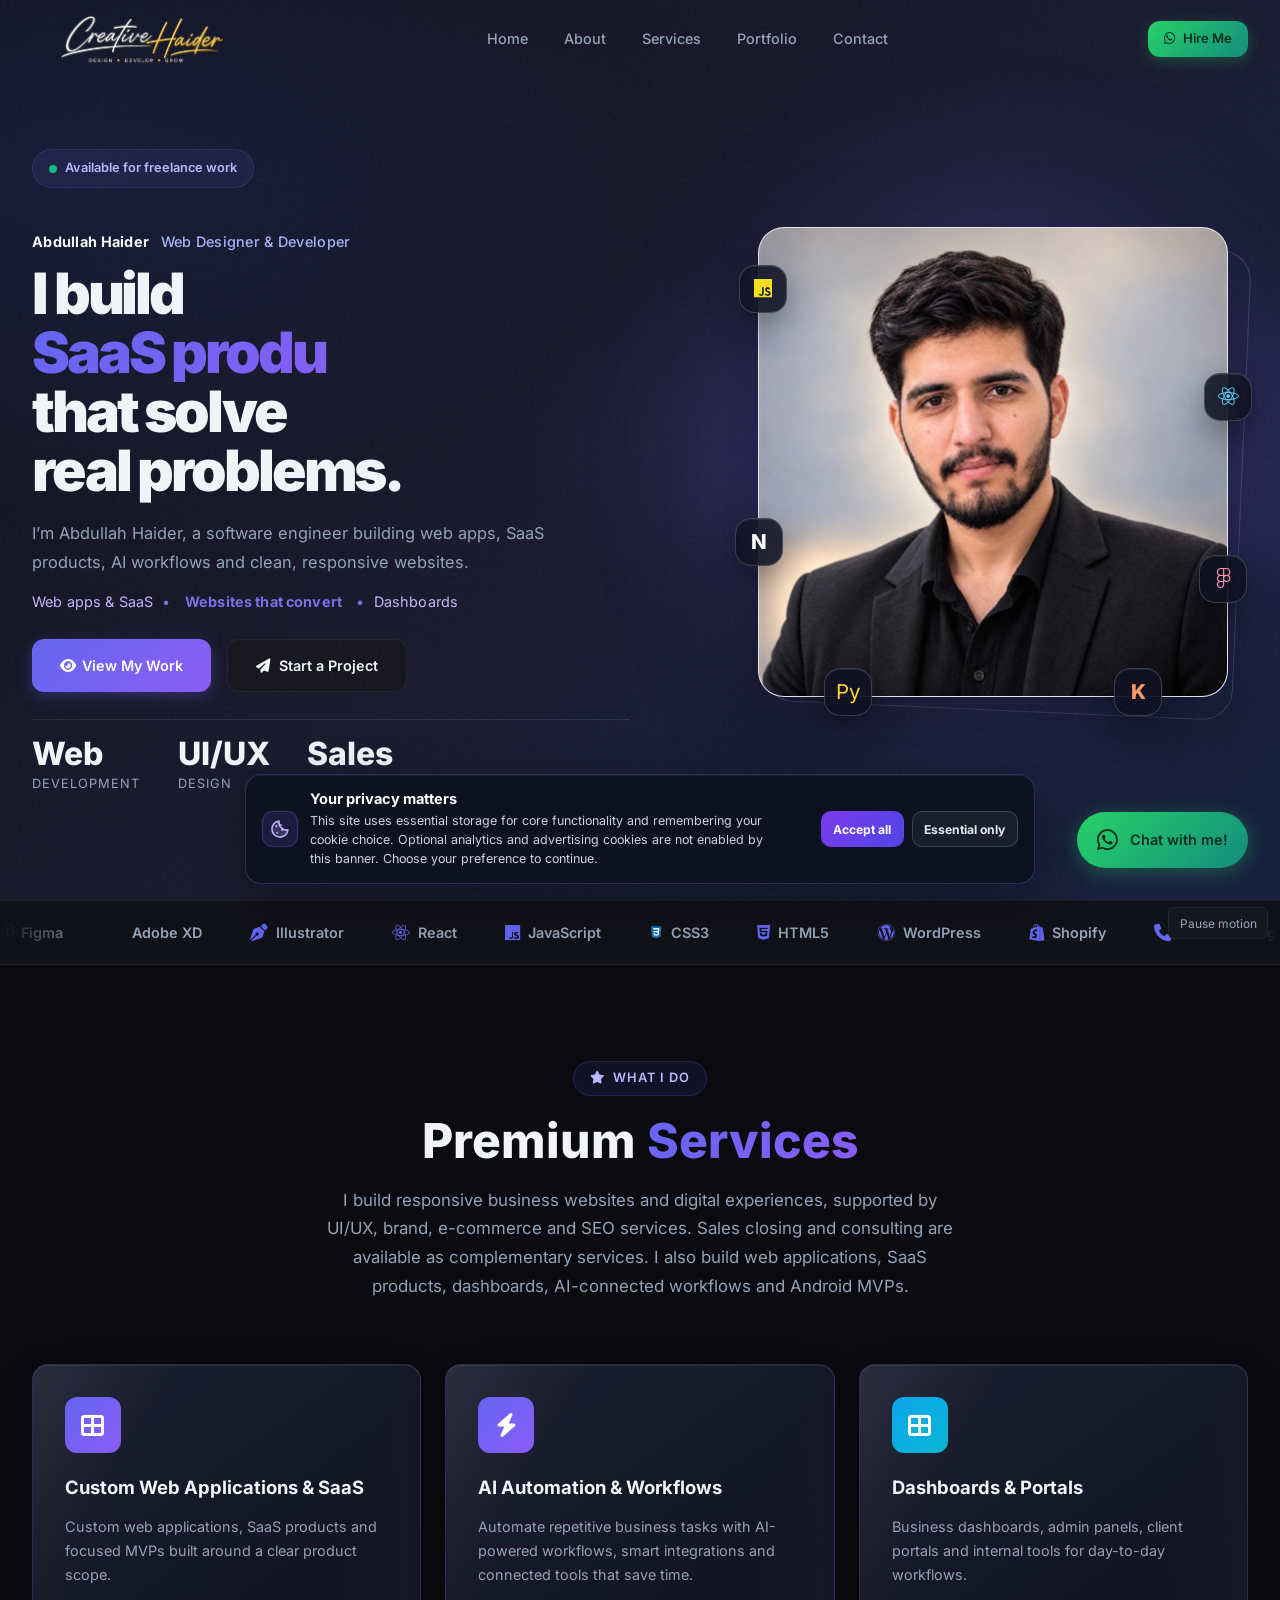
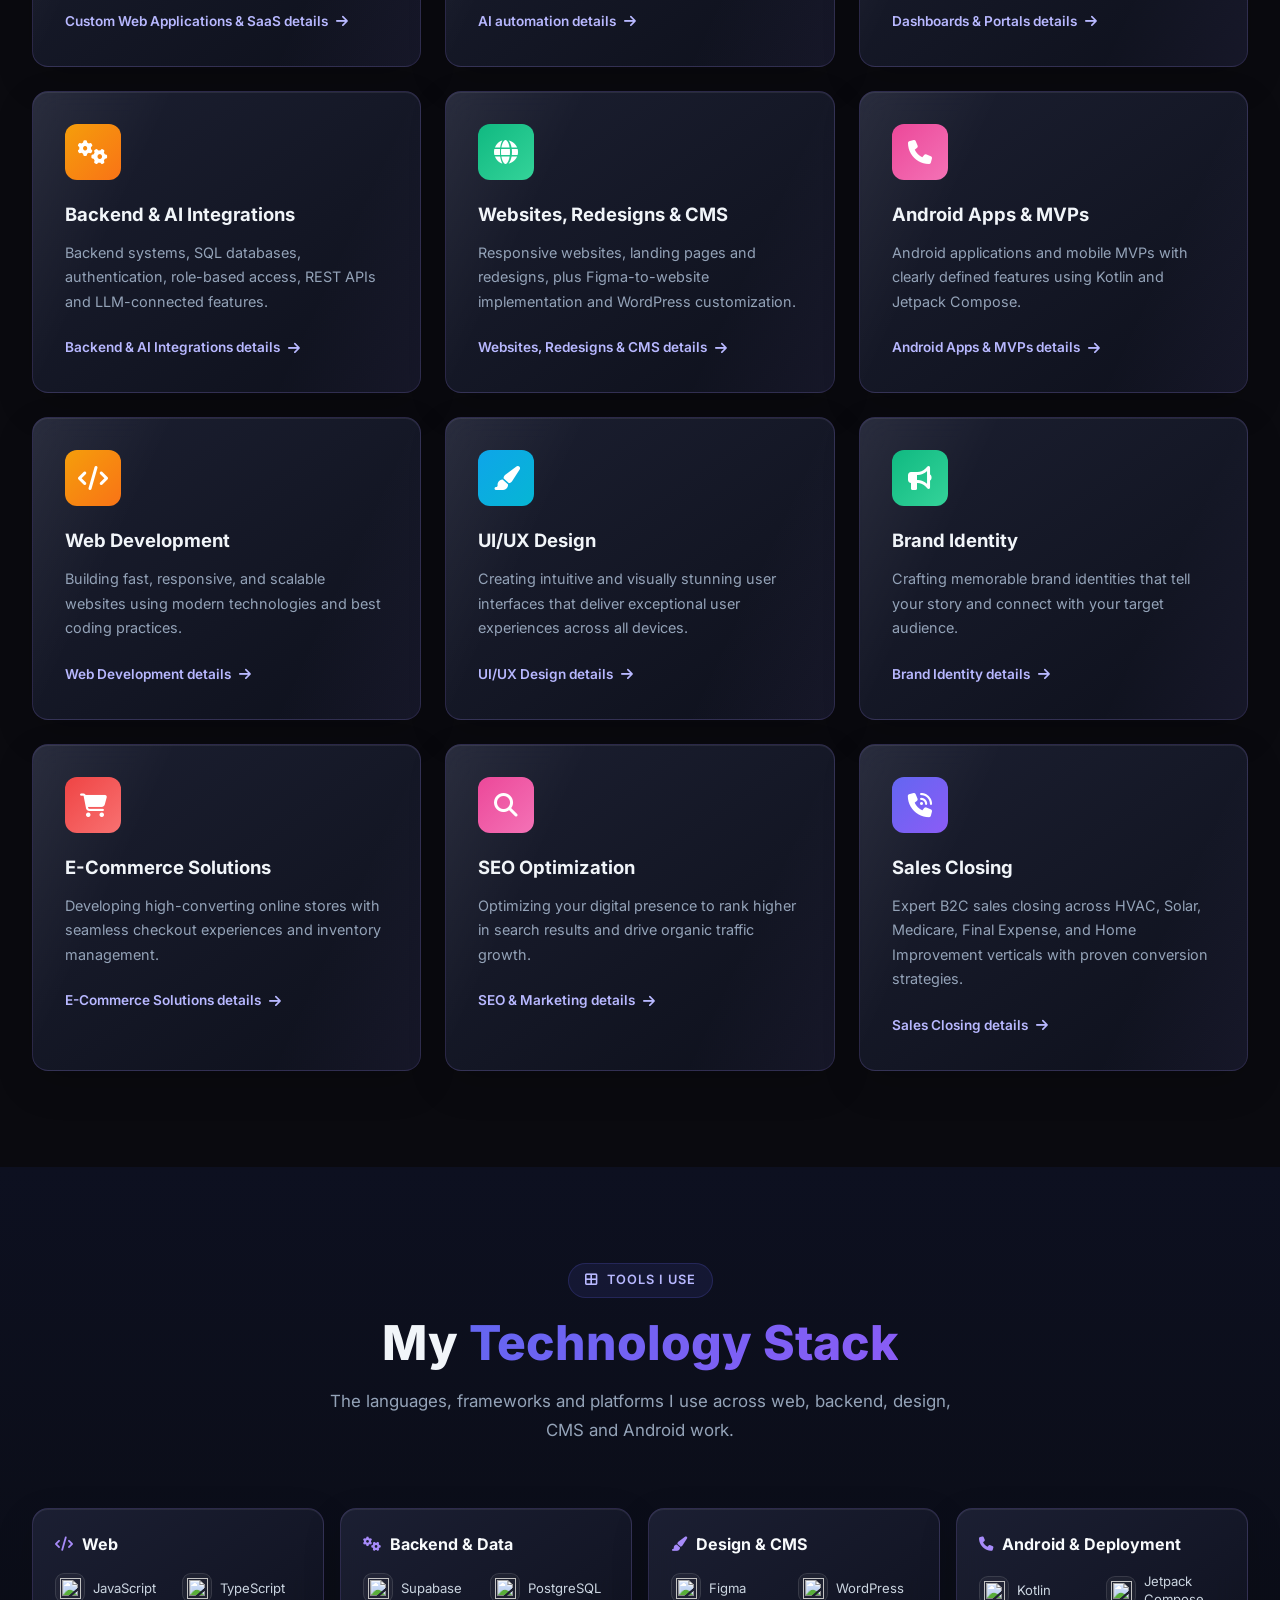
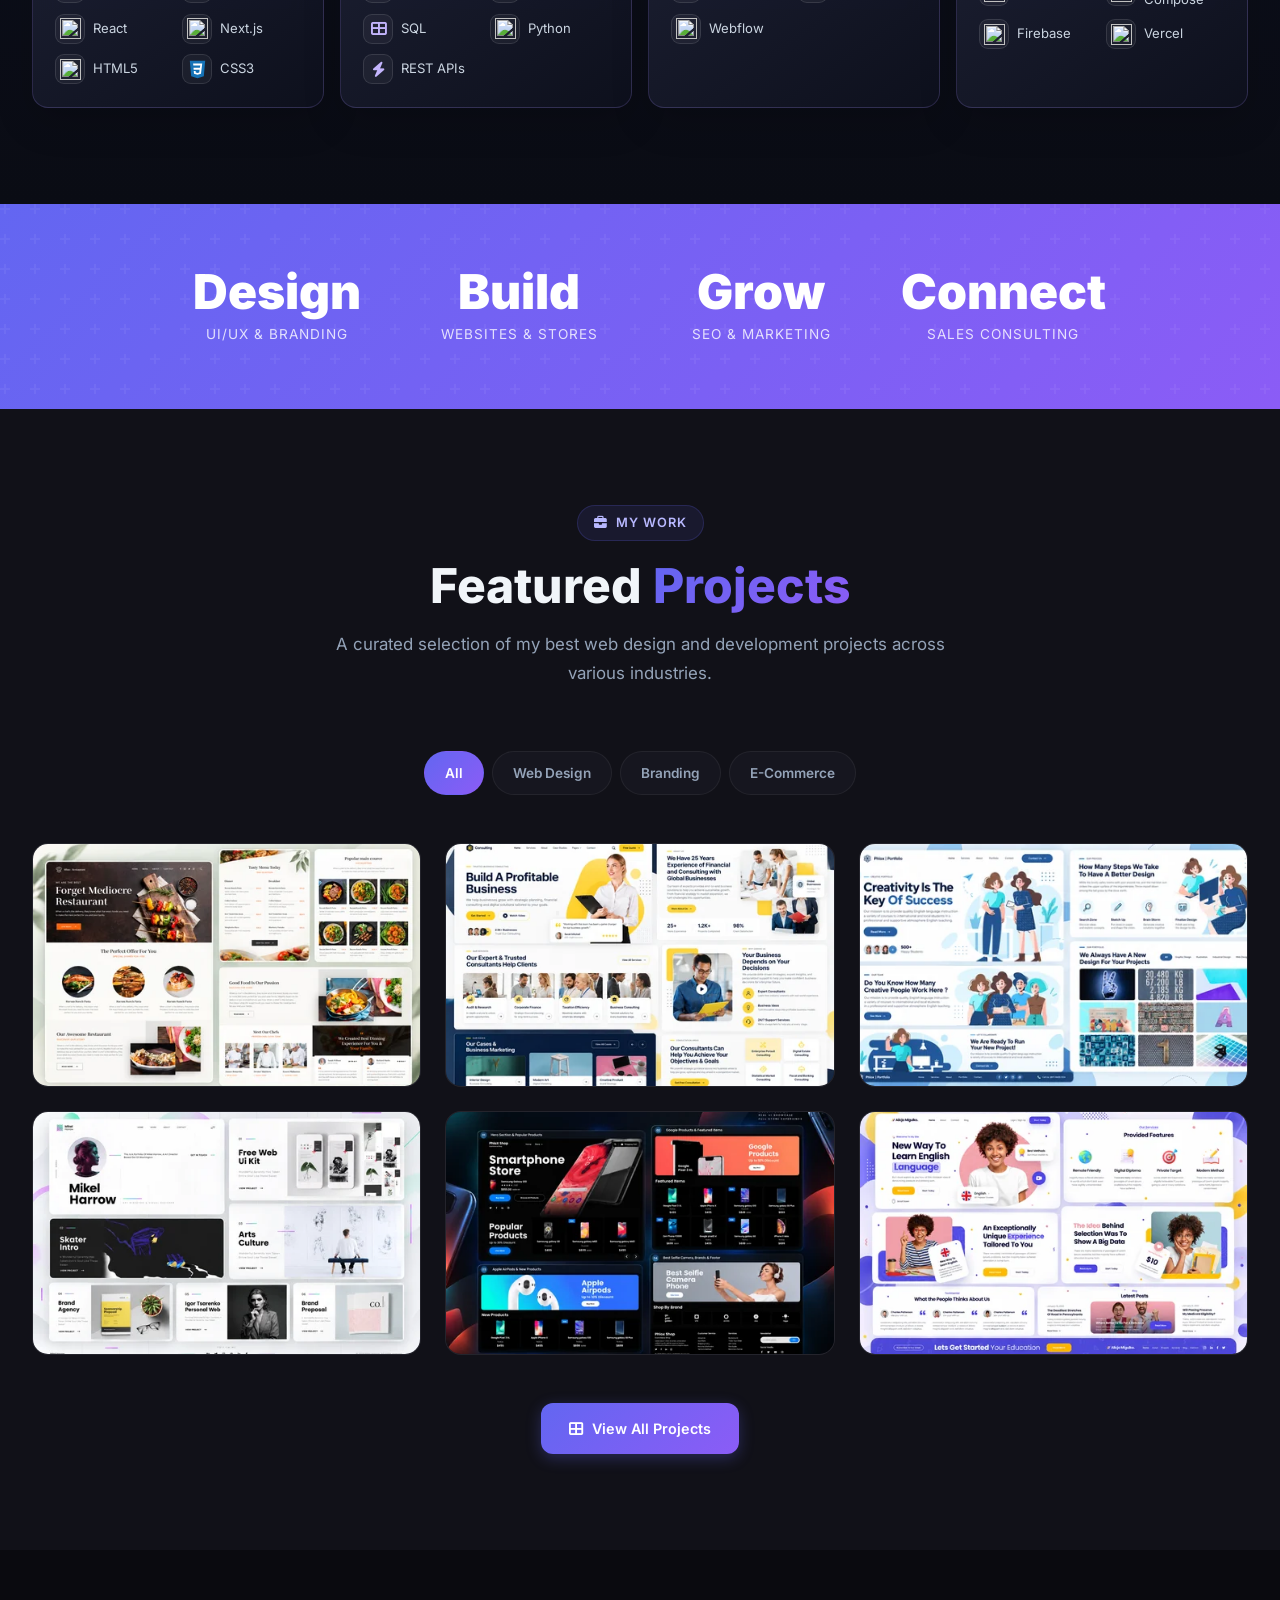
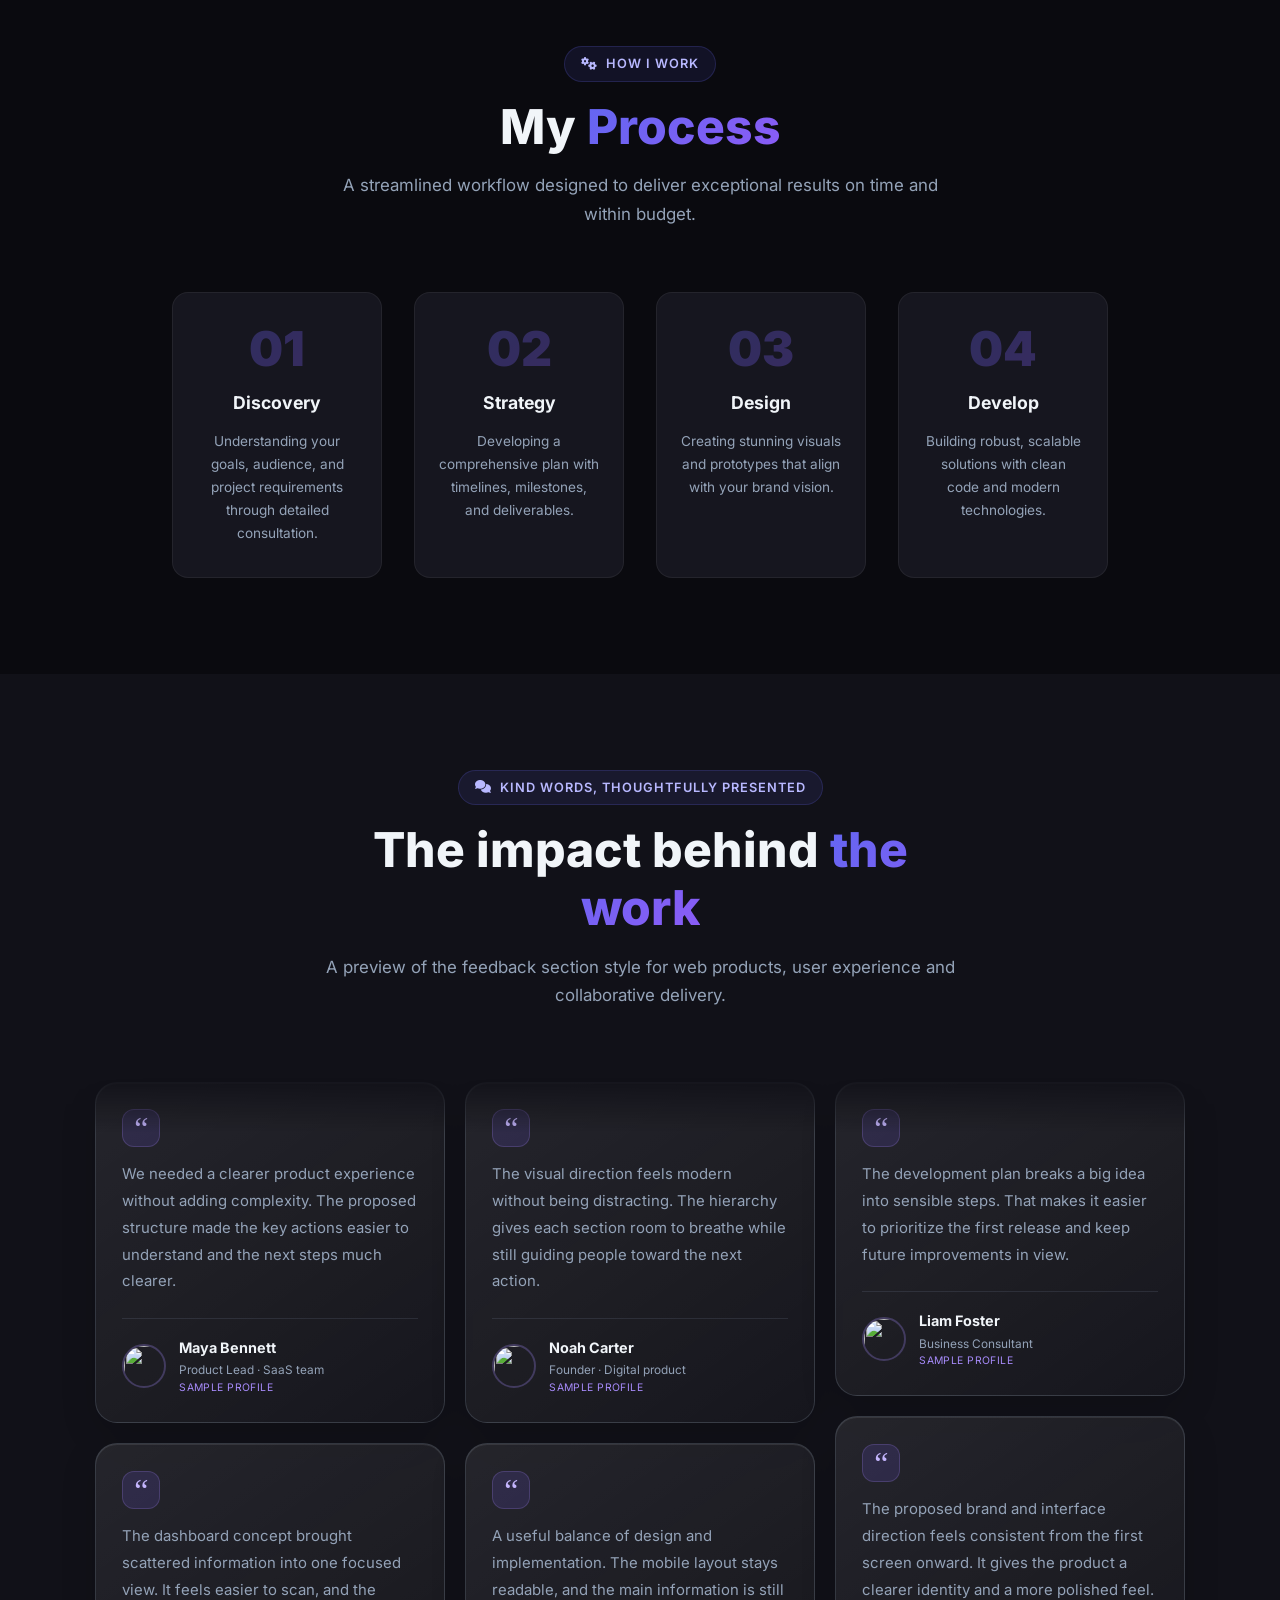
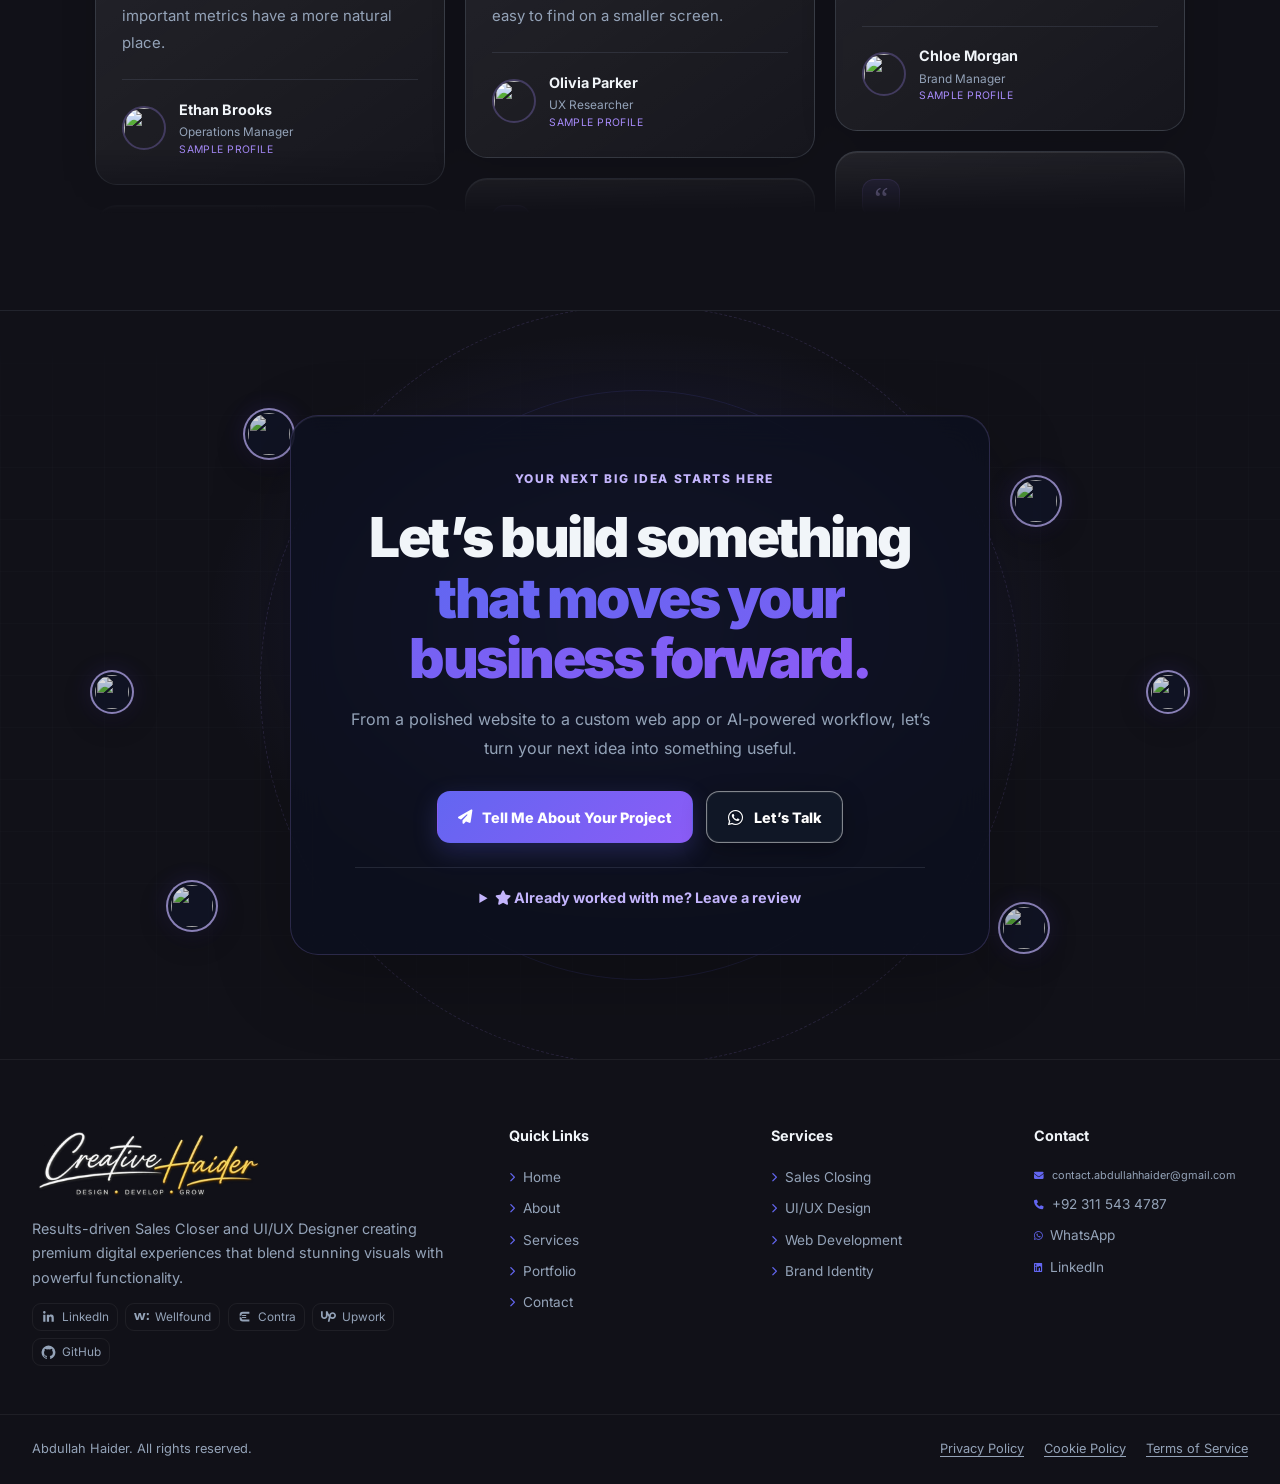
==== commit 0c2b81d2: "Fix missing CSS3 technology logo" ====
--- a/index.html
+++ b/index.html
@@ -145,7 +145,7 @@
             <span class="marquee-item"><i aria-hidden="true" class="fas fa-pen-nib"></i> Illustrator</span>
             <span class="marquee-item"><i aria-hidden="true" class="fab fa-react"></i> React</span>
             <span class="marquee-item"><i aria-hidden="true" class="fab fa-js"></i> JavaScript</span>
-            <span class="marquee-item"><i aria-hidden="true" class="fab fa-css3"></i> CSS3</span>
+            <span class="marquee-item"><svg aria-hidden="true" viewBox="0 0 24 24" width="1em" height="1em" xmlns="http://www.w3.org/2000/svg"><path fill="#1572B6" d="M3.2 2h17.6l-1.6 17.8L12 22l-7.2-2.2L3.2 2Z"/><path fill="#fff" d="M17.4 5.2H7l.2 2.2h8l-.5 2.6H7.4l.2 2.2h6.8l-.4 3.1-2 .6-2-.6-.1-1.7H7.7l.3 3.3 4 1.2 4-1.2 1.4-11.7Z"/></svg> CSS3</span>
             <span class="marquee-item"><i aria-hidden="true" class="fab fa-html5"></i> HTML5</span>
             <span class="marquee-item"><i aria-hidden="true" class="fab fa-wordpress"></i> WordPress</span>
             <span class="marquee-item"><i aria-hidden="true" class="fab fa-shopify"></i> Shopify</span>
@@ -157,7 +157,7 @@
             <span class="marquee-item"><i aria-hidden="true" class="fas fa-pen-nib"></i> Illustrator</span>
             <span class="marquee-item"><i aria-hidden="true" class="fab fa-react"></i> React</span>
             <span class="marquee-item"><i aria-hidden="true" class="fab fa-js"></i> JavaScript</span>
-            <span class="marquee-item"><i aria-hidden="true" class="fab fa-css3"></i> CSS3</span>
+            <span class="marquee-item"><svg aria-hidden="true" viewBox="0 0 24 24" width="1em" height="1em" xmlns="http://www.w3.org/2000/svg"><path fill="#1572B6" d="M3.2 2h17.6l-1.6 17.8L12 22l-7.2-2.2L3.2 2Z"/><path fill="#fff" d="M17.4 5.2H7l.2 2.2h8l-.5 2.6H7.4l.2 2.2h6.8l-.4 3.1-2 .6-2-.6-.1-1.7H7.7l.3 3.3 4 1.2 4-1.2 1.4-11.7Z"/></svg> CSS3</span>
             <span class="marquee-item"><i aria-hidden="true" class="fab fa-html5"></i> HTML5</span>
             <span class="marquee-item"><i aria-hidden="true" class="fab fa-wordpress"></i> WordPress</span>
             <span class="marquee-item"><i aria-hidden="true" class="fab fa-shopify"></i> Shopify</span>
@@ -309,7 +309,7 @@
                     <li class="technology-item"><span class="technology-icon" aria-hidden="true"><img class="technology-logo" src="https://cdn.simpleicons.org/react/61DAFB" alt="" width="22" height="22" loading="lazy" decoding="async"></span><span>React</span></li>
                     <li class="technology-item"><span class="technology-icon" aria-hidden="true"><img class="technology-logo" src="https://cdn.simpleicons.org/nextdotjs/FFFFFF" alt="" width="22" height="22" loading="lazy" decoding="async"></span><span>Next.js</span></li>
                     <li class="technology-item"><span class="technology-icon" aria-hidden="true"><img class="technology-logo" src="https://cdn.simpleicons.org/html5/E34F26" alt="" width="22" height="22" loading="lazy" decoding="async"></span><span>HTML5</span></li>
-                    <li class="technology-item"><span class="technology-icon" aria-hidden="true"><img class="technology-logo" src="https://cdn.simpleicons.org/css3/1572B6" alt="" width="22" height="22" loading="lazy" decoding="async"></span><span>CSS3</span></li>
+                    <li class="technology-item"><span class="technology-icon" aria-hidden="true"><svg class="technology-logo" viewBox="0 0 24 24" width="22" height="22" role="img" aria-label="CSS3 logo" xmlns="http://www.w3.org/2000/svg"><path fill="#1572B6" d="M3.2 2h17.6l-1.6 17.8L12 22l-7.2-2.2L3.2 2Z"/><path fill="#fff" d="M17.4 5.2H7l.2 2.2h8l-.5 2.6H7.4l.2 2.2h6.8l-.4 3.1-2 .6-2-.6-.1-1.7H7.7l.3 3.3 4 1.2 4-1.2 1.4-11.7Z"/></svg></span><span>CSS3</span></li>
                 </ul>
             </article>
             <article class="technology-group reveal">
--- a/css/style.css
+++ b/css/style.css
@@ -1318,25 +1318,27 @@
 .public-site .service-detail-content .service-link { display: inline-flex; align-items: center; gap: .5rem; margin-top: .35rem; }
 .public-site .hero-rotating-word { min-width: 9ch; }
 .public-site .cookie-consent {
-  position: fixed; z-index: 9999; left: 1.25rem; right: 1.25rem; bottom: 1.25rem;
-  display: grid; grid-template-columns: minmax(0,1fr) auto; gap: 1.25rem; align-items: center;
-  max-width: 1020px; margin-inline: auto; padding: 1.2rem 1.35rem;
-  border: 1px solid rgba(167,139,250,.3); border-radius: 20px;
-  background: rgba(13,17,32,.94); color: #eef2ff;
-  box-shadow: 0 24px 70px rgba(0,0,0,.48), inset 0 1px 0 rgba(255,255,255,.09);
-  backdrop-filter: blur(22px); -webkit-backdrop-filter: blur(22px);
+  position: fixed; z-index: 9999; left: 1rem; right: 1rem; bottom: 1rem;
+  display: grid; grid-template-columns: minmax(0,1fr) auto; gap: 1rem; align-items: center;
+  width: min(100% - 2rem, 790px); margin-inline: auto; padding: .9rem 1rem;
+  border: 1px solid rgba(167,139,250,.24); border-radius: 16px;
+  background: rgba(13,17,32,.96); color: #eef2ff;
+  box-shadow: 0 16px 48px rgba(0,0,0,.36), inset 0 1px 0 rgba(255,255,255,.07);
+  backdrop-filter: blur(18px); -webkit-backdrop-filter: blur(18px);
 }
 .public-site .cookie-consent[hidden] { display: none !important; }
-.public-site .cookie-consent-copy { display: flex; gap: .9rem; align-items: flex-start; }
+.public-site .cookie-consent-copy { display: flex; gap: .75rem; align-items: center; min-width: 0; }
 .public-site .cookie-consent-icon {
-  display: grid; place-items: center; flex: 0 0 42px; width: 42px; height: 42px; border-radius: 14px;
-  color: #c4b5fd; background: rgba(124,92,255,.17); border: 1px solid rgba(167,139,250,.25);
-}
-.public-site .cookie-consent h2 { margin: 0 0 .3rem; font-size: 1rem; color: #fff; }
-.public-site .cookie-consent p { margin: 0; color: #cbd5e1; font-size: .87rem; line-height: 1.6; }
-.public-site .cookie-consent-actions { display: flex; gap: .65rem; align-items: center; flex-wrap: wrap; }
+  display: grid; place-items: center; flex: 0 0 36px; width: 36px; height: 36px; border-radius: 11px;
+  color: #c4b5fd; background: rgba(124,92,255,.14); border: 1px solid rgba(167,139,250,.22);
+}
+.public-site .cookie-consent-icon svg { display: block; width: 22px; height: 22px; }
+.public-site .cookie-consent h2 { margin: 0 0 .2rem; font-size: .91rem; line-height: 1.35; color: #fff; }
+.public-site .cookie-consent p { max-width: 470px; margin: 0; color: #cbd5e1; font-size: .78rem; line-height: 1.5; }
+.public-site .cookie-consent-actions { display: flex; gap: .5rem; align-items: center; flex-wrap: nowrap; }
 .public-site .cookie-consent-actions button {
-  min-height: 42px; padding: .65rem .9rem; border-radius: 12px; font: inherit; font-size: .84rem; font-weight: 650;
+  min-height: 36px; padding: .52rem .72rem; border-radius: 10px; white-space: nowrap;
+  font: inherit; font-size: .76rem; font-weight: 650; line-height: 1.25;
   cursor: pointer; border: 1px solid rgba(203,213,225,.2); color: #e2e8f0; background: rgba(255,255,255,.055);
   transition: background .2s ease, border-color .2s ease, transform .2s ease;
 }
@@ -1344,14 +1346,20 @@
 .public-site .cookie-consent-actions button:hover { transform: translateY(-1px); border-color: rgba(167,139,250,.55); }
 .public-site .cookie-consent-actions button:focus-visible { outline: 2px solid #c4b5fd; outline-offset: 3px; }
 @media (max-width: 760px) {
-  .public-site .cookie-consent { left: .75rem; right: .75rem; bottom: .75rem; grid-template-columns: minmax(0,1fr); gap: 1rem; padding: 1rem; }
+  .public-site .cookie-consent { left: .75rem; right: .75rem; bottom: .75rem; width: auto; grid-template-columns: minmax(0,1fr); gap: .75rem; padding: .85rem; }
+  .public-site .cookie-consent-copy { align-items: flex-start; }
   .public-site .cookie-consent-actions { display: grid; grid-template-columns: 1fr 1fr; }
   .public-site .cookie-consent-actions button { width: 100%; }
 }
 @media (max-width: 420px) {
-  .public-site .cookie-consent-copy { gap: .65rem; }
-  .public-site .cookie-consent-icon { display: none; }
-  .public-site .cookie-consent-actions { grid-template-columns: 1fr; }
+  .public-site .cookie-consent { left: .5rem; right: .5rem; bottom: .5rem; gap: .7rem; padding: .8rem; border-radius: 14px; }
+  .public-site .cookie-consent-copy { gap: .6rem; }
+  .public-site .cookie-consent-icon { flex-basis: 32px; width: 32px; height: 32px; border-radius: 9px; }
+  .public-site .cookie-consent-icon svg { width: 19px; height: 19px; }
+  .public-site .cookie-consent h2 { font-size: .88rem; }
+  .public-site .cookie-consent p { font-size: .74rem; line-height: 1.45; }
+  .public-site .cookie-consent-actions { grid-template-columns: 1fr 1fr; gap: .45rem; }
+  .public-site .cookie-consent-actions button { min-height: 35px; padding: .5rem .35rem; font-size: .72rem; }
 }
 @media (prefers-reduced-motion: reduce) {
   .public-site .service-detail-card, .public-site .cookie-consent-actions button { transition: none !important; }
@@ -1617,3 +1625,294 @@
     font-size: 0.66rem;
   }
 }
+
+
+
+/* Refined shared closing CTA: premium dark panel instead of a full-width purple band */
+.public-site .project-cta {
+  position: relative;
+  isolation: isolate;
+  overflow: hidden;
+  padding: clamp(3.5rem, 7vw, 6rem) 1.25rem;
+  background: var(--bg-primary);
+}
+.public-site .project-cta::before,
+.public-site .project-cta::after {
+  content: "";
+  position: absolute;
+  z-index: -1;
+  width: min(48vw, 520px);
+  aspect-ratio: 1;
+  border-radius: 50%;
+  filter: blur(85px);
+  opacity: .16;
+  pointer-events: none;
+}
+.public-site .project-cta::before {
+  left: -12%;
+  top: 5%;
+  background: #6366f1;
+}
+.public-site .project-cta::after {
+  right: -12%;
+  bottom: -20%;
+  background: #0ea5e9;
+}
+.public-site .project-cta-glow {
+  position: absolute;
+  z-index: -1;
+  inset: 0;
+  pointer-events: none;
+  background-image: linear-gradient(rgba(148,163,184,.045) 1px,transparent 1px),linear-gradient(90deg,rgba(148,163,184,.045) 1px,transparent 1px);
+  background-size: 44px 44px;
+  mask-image: linear-gradient(to bottom, transparent, #000 24%, #000 76%, transparent);
+  opacity: .6;
+}
+.public-site .project-cta-card {
+  position: relative;
+  width: min(100%, 960px);
+  margin: 0 auto;
+  padding: clamp(2rem, 5vw, 4rem) clamp(1.25rem, 5vw, 4rem);
+  text-align: center;
+  border: 1px solid rgba(148,163,184,.2);
+  border-radius: 26px;
+  background: linear-gradient(135deg, rgba(17,24,39,.96), rgba(13,18,34,.94));
+  box-shadow: 0 28px 80px rgba(0,0,0,.24), inset 0 1px 0 rgba(255,255,255,.055);
+}
+.public-site .project-cta-eyebrow {
+  display: inline-flex;
+  align-items: center;
+  justify-content: center;
+  gap: .6rem;
+  margin-bottom: 1.25rem;
+  color: #a5b4fc;
+  font-size: .72rem;
+  font-weight: 800;
+  letter-spacing: .16em;
+  line-height: 1.5;
+}
+.public-site .project-cta-dot {
+  width: 7px;
+  height: 7px;
+  flex: 0 0 7px;
+  border-radius: 50%;
+  background: #60a5fa;
+  box-shadow: 0 0 0 4px rgba(96,165,250,.12), 0 0 16px rgba(96,165,250,.5);
+}
+.public-site .project-cta-card h2 {
+  max-width: 760px;
+  margin: 0 auto 1rem;
+  color: #f8fafc;
+  font-size: clamp(2rem, 4.5vw, 3.35rem);
+  font-weight: 820;
+  line-height: 1.12;
+  letter-spacing: -.045em;
+  text-wrap: balance;
+}
+.public-site .project-cta-card h2 span {
+  color: #a5b4fc;
+}
+.public-site .project-cta-card > p {
+  max-width: 600px;
+  margin: 0 auto 1.8rem;
+  color: #aab5c8;
+  font-size: clamp(.95rem, 1.4vw, 1.05rem);
+  line-height: 1.8;
+  text-wrap: pretty;
+}
+.public-site .project-cta-actions {
+  display: flex;
+  justify-content: center;
+  align-items: center;
+  flex-wrap: wrap;
+  gap: .8rem;
+}
+.public-site .project-cta-primary,
+.public-site .project-cta-secondary {
+  display: inline-flex;
+  min-height: 48px;
+  align-items: center;
+  justify-content: center;
+  gap: .6rem;
+  padding: .85rem 1.2rem;
+  border-radius: 12px;
+  font-size: .92rem;
+  font-weight: 750;
+  line-height: 1.3;
+  text-decoration: none;
+  transition: transform .2s ease, border-color .2s ease, background .2s ease, box-shadow .2s ease;
+}
+.public-site .project-cta-primary {
+  color: #fff;
+  background: linear-gradient(135deg, #4f7cff, #6366f1);
+  border: 1px solid rgba(165,180,252,.42);
+  box-shadow: 0 8px 26px rgba(79,124,255,.22);
+}
+.public-site .project-cta-secondary {
+  color: #e2e8f0;
+  background: rgba(255,255,255,.035);
+  border: 1px solid rgba(148,163,184,.3);
+}
+.public-site .project-cta-primary:hover,
+.public-site .project-cta-secondary:hover {
+  transform: translateY(-2px);
+  box-shadow: 0 12px 30px rgba(0,0,0,.24);
+}
+.public-site .project-cta-secondary:hover {
+  border-color: rgba(165,180,252,.7);
+  background: rgba(255,255,255,.07);
+}
+.public-site .project-cta-primary:focus-visible,
+.public-site .project-cta-secondary:focus-visible {
+  outline: 2px solid #93c5fd;
+  outline-offset: 4px;
+}
+.public-site .project-cta-footnote {
+  display: flex;
+  align-items: center;
+  justify-content: center;
+  gap: .5rem;
+  margin-top: 1.5rem;
+  color: #8492a8;
+  font-size: .8rem;
+  line-height: 1.5;
+}
+.public-site .project-cta-footnote i { color: #93c5fd; }
+@media (max-width: 600px) {
+  .public-site .project-cta { padding: 3rem .85rem; }
+  .public-site .project-cta-card { padding: 2rem 1.1rem; border-radius: 20px; }
+  .public-site .project-cta-card h2 { font-size: clamp(1.85rem, 8vw, 2.45rem); }
+  .public-site .project-cta-actions { flex-direction: column; align-items: stretch; }
+  .public-site .project-cta-actions a { width: 100%; }
+}
+@media (prefers-reduced-motion: reduce) {
+  .public-site .project-cta-primary,
+  .public-site .project-cta-secondary { transition: none; }
+}
+
+
+
+/* Page-specific CTA treatments: shared brand, distinct page experiences */
+.public-site .project-cta-about .project-cta-card {
+  width: min(100%, 1000px);
+  text-align: left;
+  padding: clamp(2rem, 5vw, 3.6rem);
+  background: linear-gradient(115deg, rgba(20,27,47,.98), rgba(13,18,32,.96));
+  border-left: 3px solid #818cf8;
+}
+.public-site .project-cta-about .project-cta-eyebrow { justify-content: flex-start; }
+.public-site .project-cta-about .project-cta-card h2 { margin-left: 0; text-align: left; }
+.public-site .project-cta-about .project-cta-card > p { margin-left: 0; text-align: left; }
+.public-site .project-cta-about .project-cta-actions { justify-content: flex-start; }
+.public-site .project-cta-about .project-cta-footnote { justify-content: flex-start; }
+
+.public-site .project-cta-services {
+  padding-top: 2.5rem;
+  padding-bottom: 2.5rem;
+  background: #0d1220;
+}
+.public-site .project-cta-services::before { left: auto; right: 5%; top: -45%; opacity: .12; }
+.public-site .project-cta-services::after { display: none; }
+.public-site .project-cta-services .project-cta-card {
+  display: grid;
+  grid-template-columns: minmax(0,1.2fr) minmax(220px,.8fr);
+  align-items: center;
+  column-gap: 2rem;
+  text-align: left;
+  padding: clamp(1.7rem, 3vw, 2.5rem);
+  border-radius: 20px;
+  background: rgba(255,255,255,.025);
+  box-shadow: none;
+}
+.public-site .project-cta-services .project-cta-eyebrow,
+.public-site .project-cta-services .project-cta-card h2,
+.public-site .project-cta-services .project-cta-card > p { grid-column: 1; margin-left: 0; text-align: left; }
+.public-site .project-cta-services .project-cta-card h2 { font-size: clamp(1.8rem,3vw,2.65rem); }
+.public-site .project-cta-services .project-cta-actions { grid-column: 2; grid-row: 2 / span 2; flex-direction: column; align-items: stretch; }
+.public-site .project-cta-services .project-cta-actions a { width: 100%; }
+.public-site .project-cta-services .project-cta-footnote { grid-column: 1 / -1; justify-content: flex-start; margin-top: 1.1rem; }
+
+.public-site .project-cta-contact { padding-top: 2.8rem; padding-bottom: 2.8rem; }
+.public-site .project-cta-contact::before { width: 300px; left: -100px; top: 15%; opacity: .11; }
+.public-site .project-cta-contact::after { width: 260px; right: -90px; bottom: -25%; opacity: .1; }
+.public-site .project-cta-contact .project-cta-card {
+  width: min(100%, 860px);
+  padding: 1.8rem clamp(1.2rem, 4vw, 2.8rem);
+  border-radius: 18px;
+  background: rgba(17,24,39,.62);
+  box-shadow: 0 12px 45px rgba(0,0,0,.12);
+}
+.public-site .project-cta-contact .project-cta-card h2 { font-size: clamp(1.8rem,3.8vw,2.75rem); }
+.public-site .project-cta-contact .project-cta-footnote { margin-top: 1rem; }
+
+.public-site .project-cta-portfolio {
+  padding: clamp(3.5rem, 7vw, 6rem) 1.25rem;
+  background: linear-gradient(180deg, var(--bg-primary), #0c1322);
+}
+.public-site .project-cta-portfolio::before { left: -10%; top: 15%; background: #2563eb; opacity: .12; }
+.public-site .project-cta-portfolio::after { right: -8%; bottom: -20%; background: #7c3aed; opacity: .12; }
+.public-site .portfolio-cta-layout {
+  display: grid;
+  grid-template-columns: minmax(0,1.05fr) minmax(300px,.95fr);
+  align-items: center;
+  gap: clamp(2rem,5vw,4.5rem);
+  width: min(100%,1100px);
+  margin: 0 auto;
+}
+.public-site .portfolio-cta-copy { min-width: 0; }
+.public-site .portfolio-cta-kicker {
+  display: inline-flex;
+  align-items: center;
+  gap: .6rem;
+  margin-bottom: 1.25rem;
+  color: #93c5fd;
+  font-size: .74rem;
+  font-weight: 800;
+  letter-spacing: .15em;
+}
+.public-site .portfolio-cta-copy h2 {
+  margin: 0 0 1.1rem;
+  color: #f8fafc;
+  font-size: clamp(2.1rem,4.4vw,3.6rem);
+  font-weight: 830;
+  line-height: 1.08;
+  letter-spacing: -.05em;
+  text-wrap: balance;
+}
+.public-site .portfolio-cta-copy h2 span { color: #93c5fd; }
+.public-site .portfolio-cta-copy > p { max-width: 520px; margin: 0 0 1.7rem; color: #aab5c8; line-height: 1.8; }
+.public-site .project-cta-portfolio .project-cta-actions { justify-content: flex-start; }
+.public-site .portfolio-cta-visual {
+  min-width: 0;
+  padding: 1.1rem;
+  border: 1px solid rgba(148,163,184,.22);
+  border-radius: 22px;
+  background: linear-gradient(145deg, rgba(24,34,56,.96), rgba(13,19,33,.96));
+  box-shadow: 0 24px 70px rgba(0,0,0,.25), inset 0 1px 0 rgba(255,255,255,.05);
+}
+.public-site .portfolio-cta-visual-top { display:flex; align-items:center; gap:.55rem; padding:.35rem .45rem 1rem; color:#b8c4d8; font-size:.67rem; font-weight:800; letter-spacing:.1em; }
+.public-site .portfolio-cta-live-dot { width:7px; height:7px; border-radius:50%; background:#34d399; box-shadow:0 0 0 4px rgba(52,211,153,.1); }
+.public-site .portfolio-cta-visual-index { margin-left:auto; color:#64748b; font-size:.65rem; }
+.public-site .portfolio-cta-step { display:grid; grid-template-columns:35px minmax(0,1fr) 28px; align-items:center; gap:.8rem; padding:1rem .65rem; border-top:1px solid rgba(148,163,184,.13); }
+.public-site .portfolio-cta-step > span { display:grid; place-items:center; width:32px; height:32px; border-radius:10px; color:#bfdbfe; background:rgba(59,130,246,.13); font-size:.72rem; font-weight:800; }
+.public-site .portfolio-cta-step strong { display:block; color:#f1f5f9; font-size:.88rem; }
+.public-site .portfolio-cta-step small { display:block; margin-top:.25rem; color:#94a3b8; font-size:.73rem; line-height:1.5; }
+.public-site .portfolio-cta-step > i { color:#93c5fd; text-align:center; }
+.public-site .portfolio-cta-visual-footer { display:flex; align-items:center; gap:.5rem; padding:1rem .65rem .25rem; color:#9caec5; font-size:.75rem; border-top:1px solid rgba(148,163,184,.13); }
+.public-site .portfolio-cta-visual-footer i { color:#34d399; }
+@media(max-width:760px) {
+ .public-site .project-cta-services .project-cta-card { grid-template-columns:1fr; }
+ .public-site .project-cta-services .project-cta-actions { grid-column:1; grid-row:auto; flex-direction:row; flex-wrap:wrap; margin-top:.2rem; }
+ .public-site .project-cta-services .project-cta-actions a { width:auto; }
+ .public-site .portfolio-cta-layout { grid-template-columns:1fr; gap:2rem; }
+}
+@media(max-width:600px) {
+ .public-site .project-cta-about .project-cta-card { padding:2rem 1.2rem; }
+ .public-site .project-cta-services .project-cta-actions { flex-direction:column; }
+ .public-site .project-cta-services .project-cta-actions a { width:100%; }
+ .public-site .project-cta-contact .project-cta-card { padding:1.6rem 1rem; }
+ .public-site .project-cta-portfolio { padding:3rem .85rem; }
+ .public-site .project-cta-portfolio .project-cta-actions { flex-direction:column; align-items:stretch; }
+ .public-site .project-cta-portfolio .project-cta-actions a { width:100%; }
+ .public-site .portfolio-cta-visual { padding:.7rem; }
+}
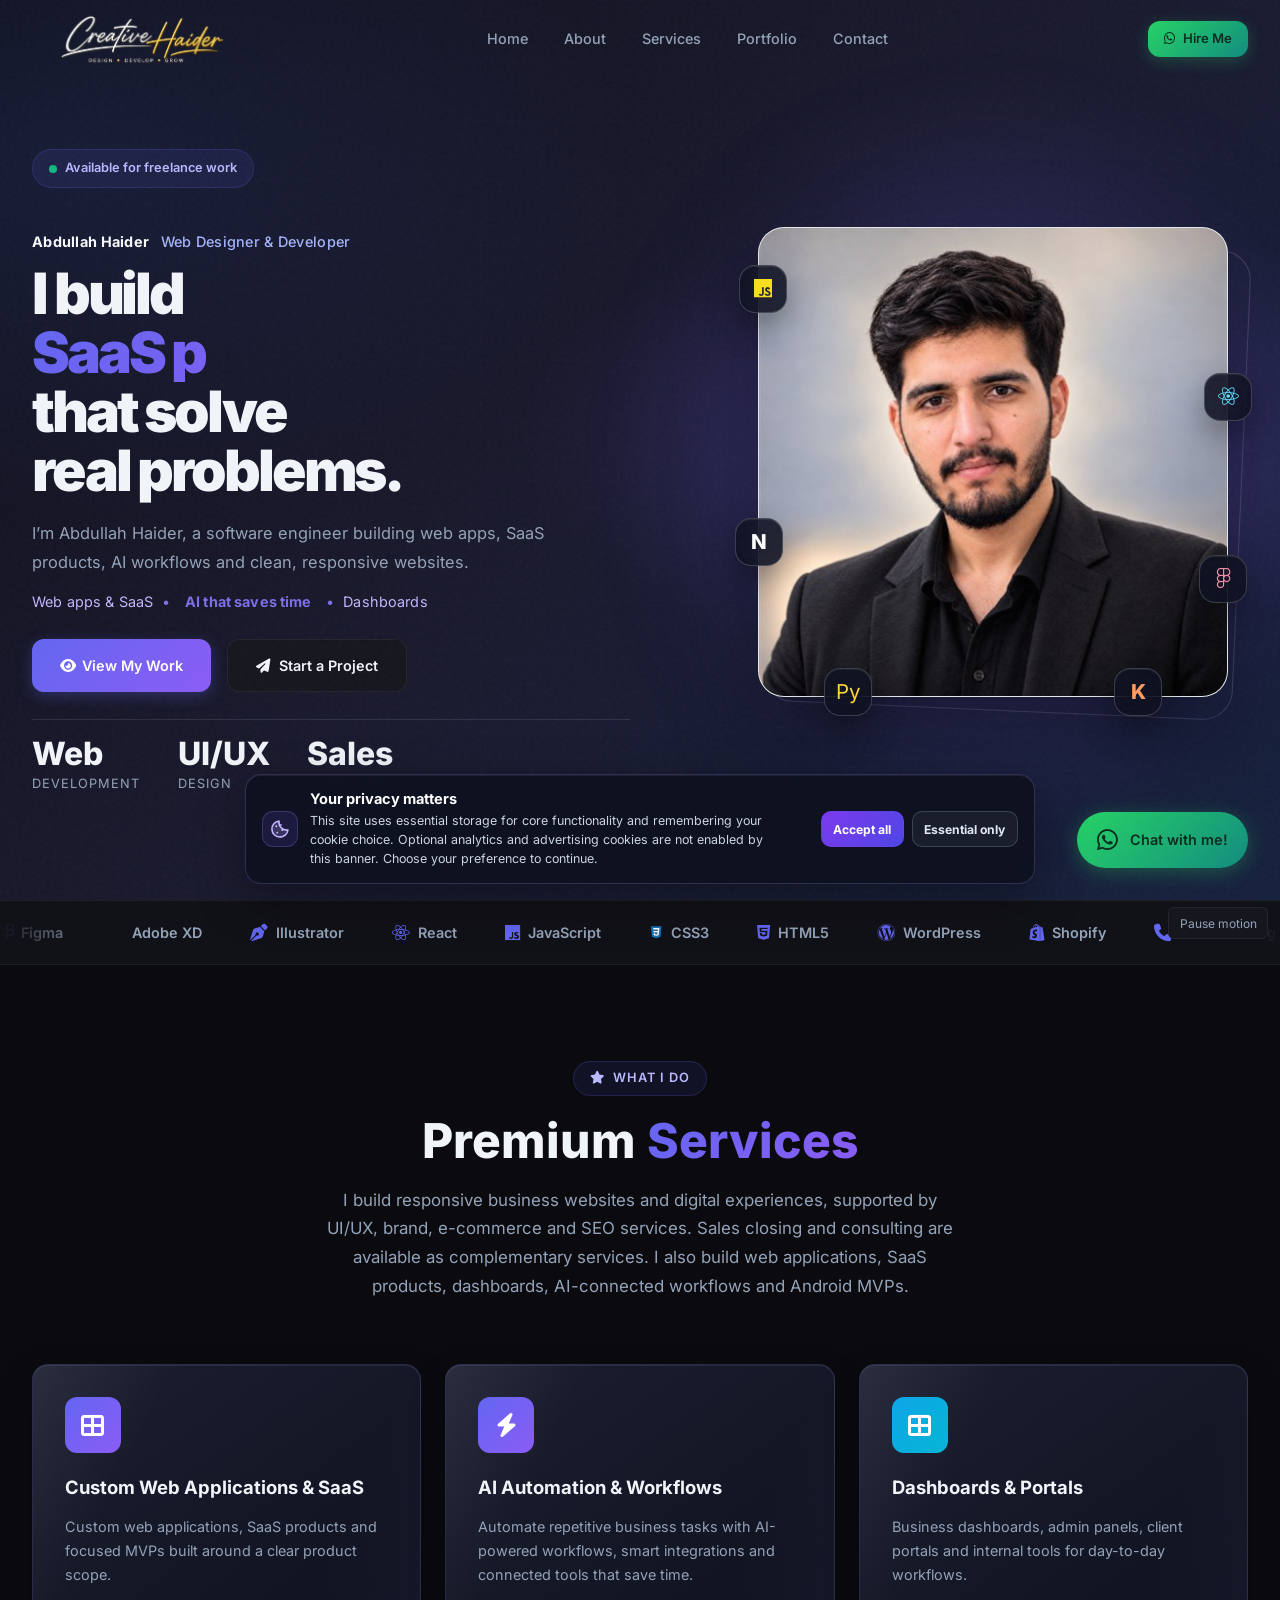
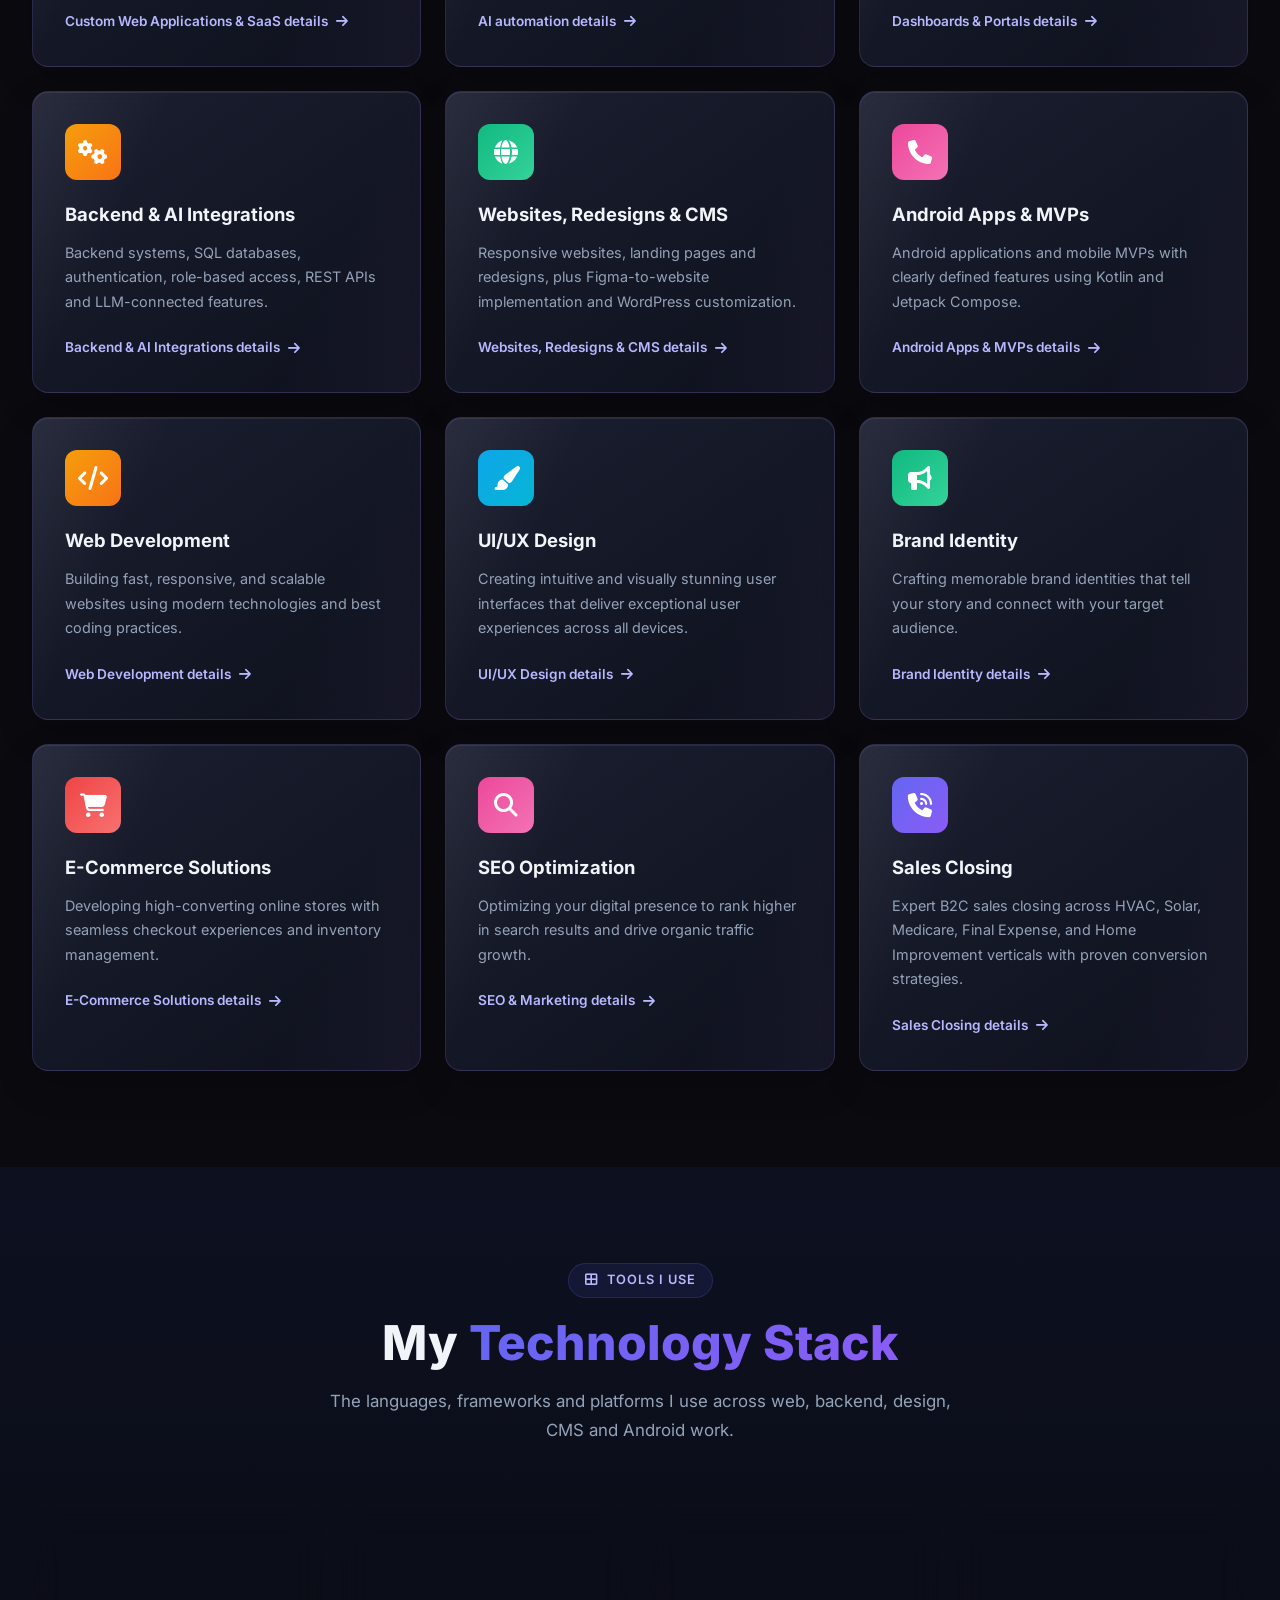
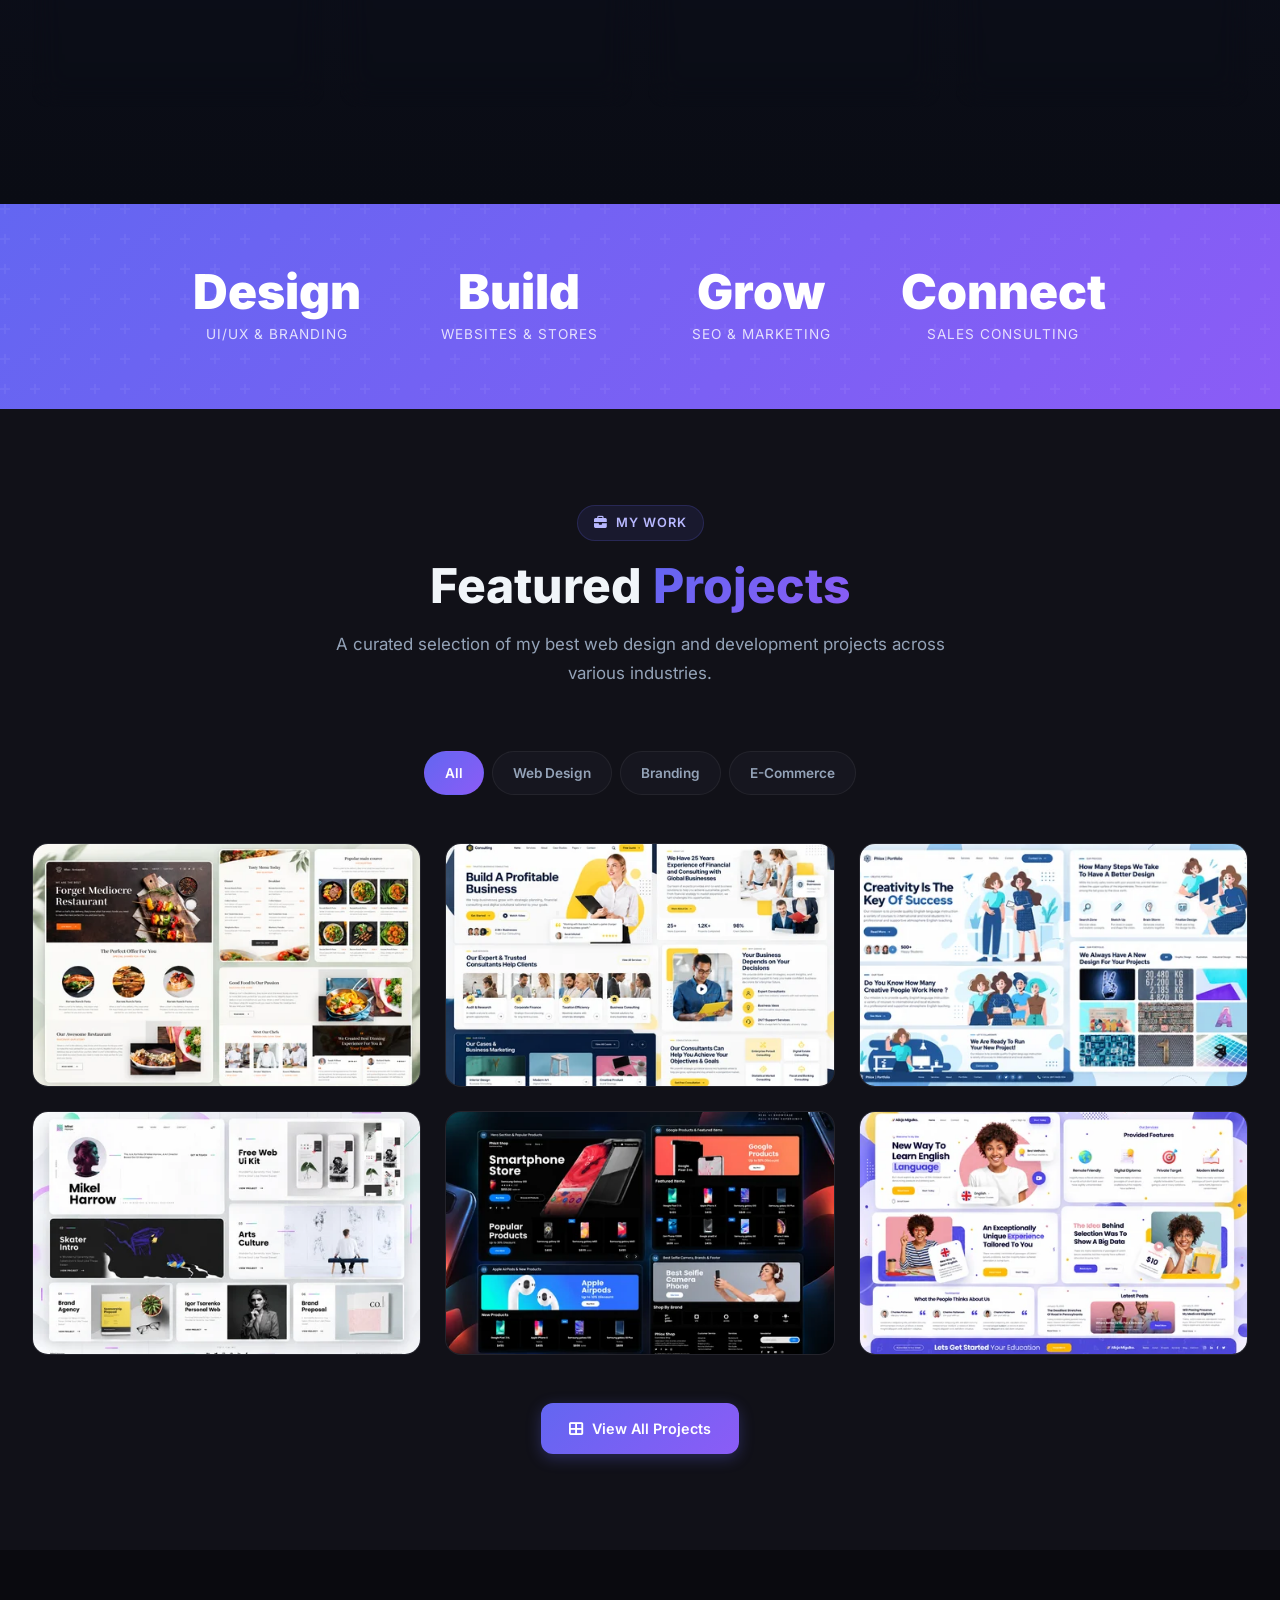
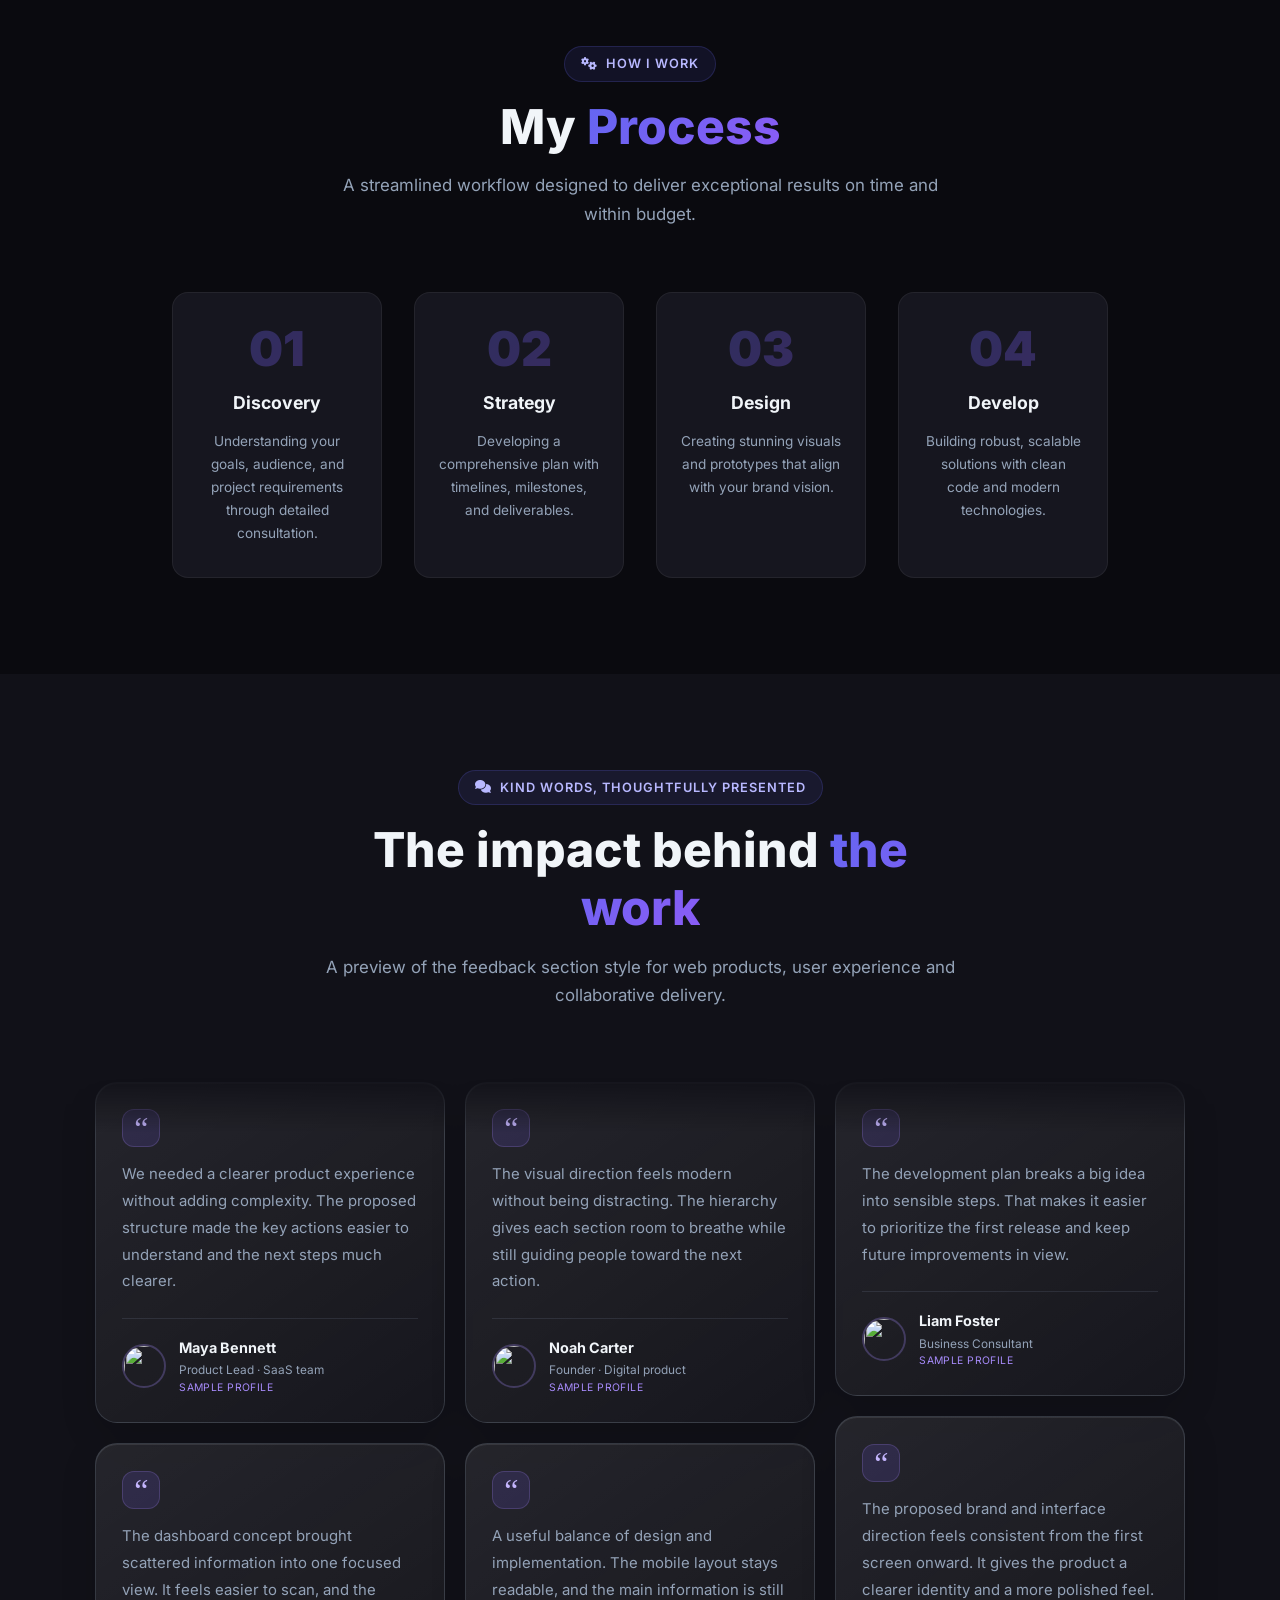
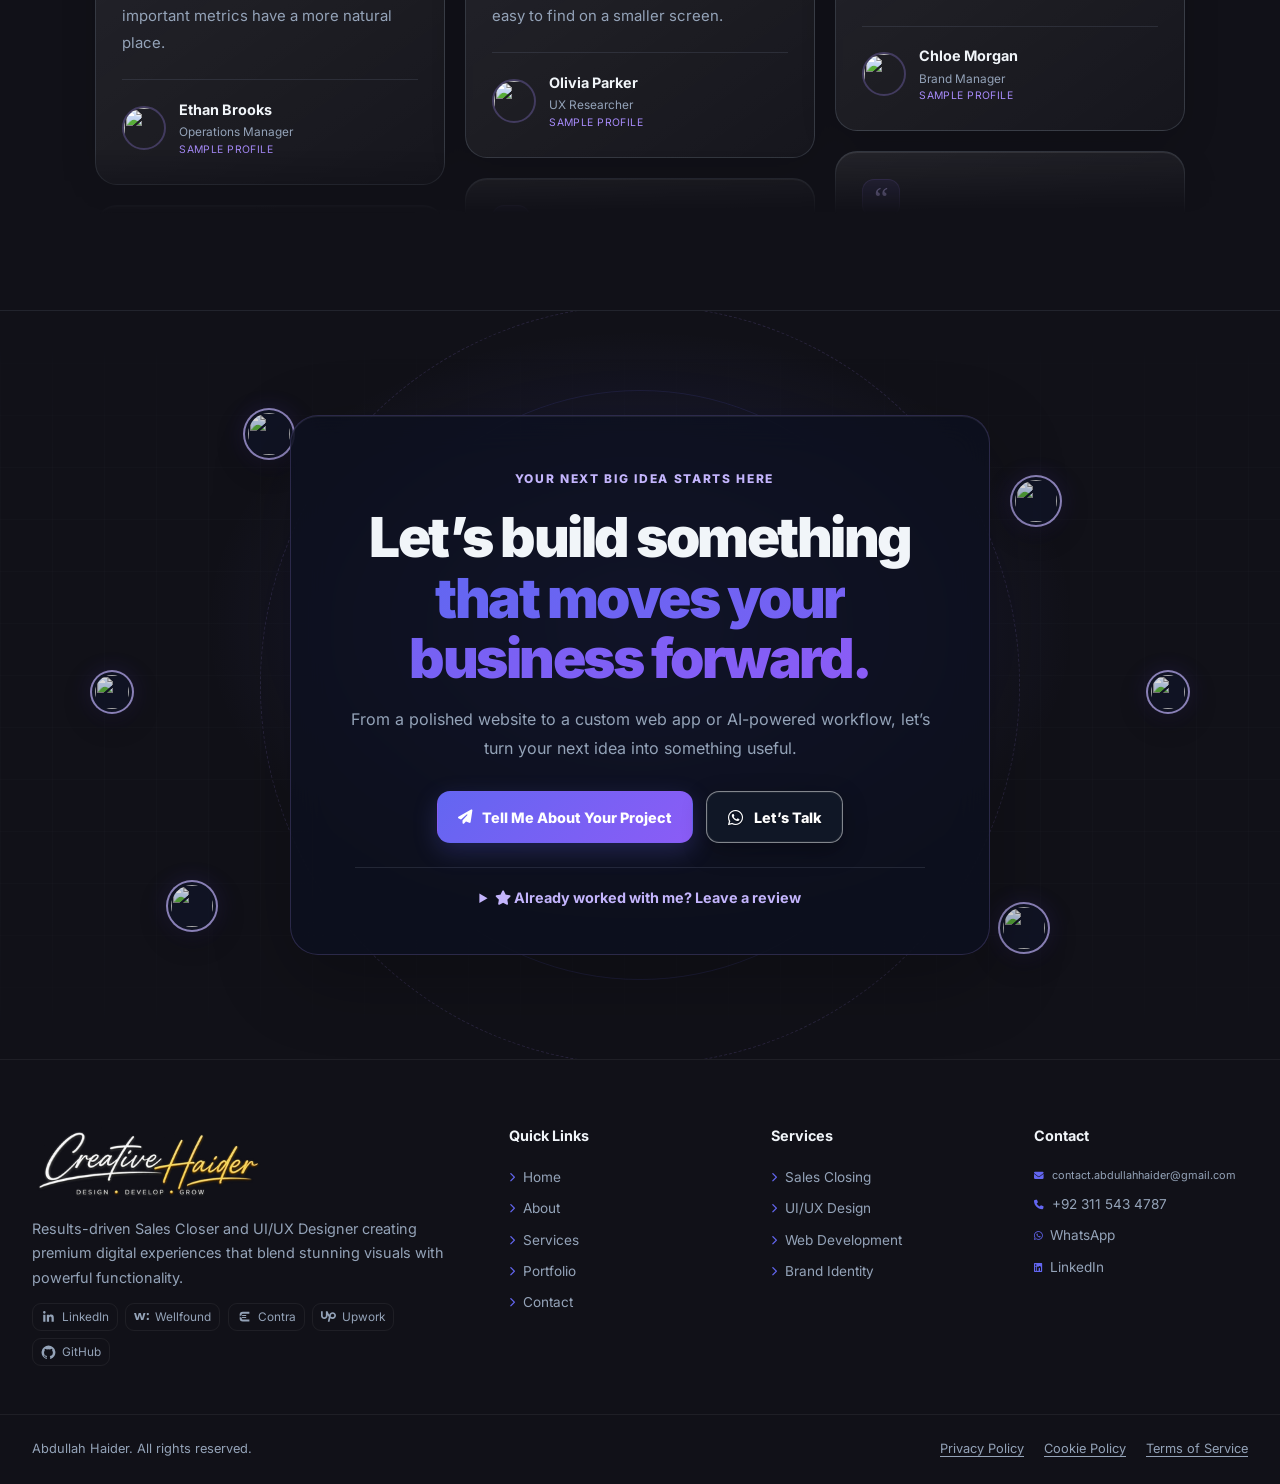
==== commit 530dfa6a: "Add files via upload" ====
--- a/index.html
+++ b/index.html
@@ -24,20 +24,20 @@
     <link rel="stylesheet" href="/css/style.css">
     <link rel="preload" href="/assets/fonts/inter-900.woff2" as="font" type="font/woff2" crossorigin>
     <link rel="preload" href="/assets/fonts/inter-400.woff2" as="font" type="font/woff2" crossorigin>
-    <link rel="canonical" href="https://creativehaider.vercel.app/">
+    <link rel="canonical" href="https://creativehaider.site/">
     <meta name="robots" content="index, follow, max-image-preview:large">
     <meta property="og:type" content="website">
     <meta property="og:site_name" content="Creative Haider">
     <meta property="og:title" content="Abdullah Haider | Web Designer &amp; Developer">
     <meta property="og:description" content="Web apps, SaaS MVPs, AI workflows and responsive websites built by Abdullah Haider.">
-    <meta property="og:url" content="https://creativehaider.vercel.app/">
-    <meta property="og:image" content="https://creativehaider.vercel.app/images/abdullah-haider-portrait.jpg">
+    <meta property="og:url" content="https://creativehaider.site/">
+    <meta property="og:image" content="https://creativehaider.site/images/abdullah-haider-portrait.jpg">
     <meta property="og:image:alt" content="Portrait of Abdullah Haider wearing a black blazer">
     <meta name="twitter:card" content="summary_large_image">
     <meta name="twitter:title" content="Abdullah Haider | Web Designer &amp; Developer">
     <meta name="twitter:description" content="Web apps, SaaS MVPs, AI workflows and responsive websites built by Abdullah Haider.">
-    <meta name="twitter:image" content="https://creativehaider.vercel.app/images/abdullah-haider-portrait.jpg">
-    <script type="application/ld+json">{"@context":"https://schema.org","@graph":[{"@type":"WebSite","@id":"https://creativehaider.vercel.app/#website","url":"https://creativehaider.vercel.app/","name":"Creative Haider","alternateName":"Abdullah Haider","publisher":{"@id":"https://creativehaider.vercel.app/#person"}},{"@type":"Person","@id":"https://creativehaider.vercel.app/#person","name":"Abdullah Haider","alternateName":"Creative Haider","url":"https://creativehaider.vercel.app/","image":"https://creativehaider.vercel.app/images/abdullah-haider-portrait.jpg","jobTitle":"Web Designer, Developer and Sales Closer","knowsAbout":["JavaScript","TypeScript","React","Next.js","HTML5","CSS3","Supabase","PostgreSQL","SQL","Python","REST APIs","Figma","WordPress","Webflow","Kotlin","Jetpack Compose","Vercel","Custom web applications","SaaS products","Focused MVPs","Business dashboards","Admin panels","Client portals","Internal tools","Backend systems","Authentication","Role-based access","AI chatbot features","LLM API integration","API-connected workflows","Responsive business websites","Landing pages","Website redesigns","Figma-to-website implementation","WordPress customization","Android applications","Mobile MVPs","UI/UX design","Brand identity","E-commerce","SEO and marketing","Sales closing","Sales consulting"]},{"@type":"WebPage","@id":"https://creativehaider.vercel.app/#webpage","url":"https://creativehaider.vercel.app/","name":"Abdullah Haider | Web Designer & Developer","description":"Abdullah Haider is a web designer and developer in Islamabad, Pakistan, creating responsive websites, web apps, SaaS products, MVPs and Android apps.","isPartOf":{"@id":"https://creativehaider.vercel.app/#website"},"about":{"@id":"https://creativehaider.vercel.app/#person"}}]}</script>
+    <meta name="twitter:image" content="https://creativehaider.site/images/abdullah-haider-portrait.jpg">
+    <script type="application/ld+json">{"@context":"https://schema.org","@graph":[{"@type":"WebSite","@id":"https://creativehaider.site/#website","url":"https://creativehaider.site/","name":"Creative Haider","alternateName":"Abdullah Haider","publisher":{"@id":"https://creativehaider.site/#person"}},{"@type":"Person","@id":"https://creativehaider.site/#person","name":"Abdullah Haider","alternateName":"Creative Haider","url":"https://creativehaider.site/","image":"https://creativehaider.site/images/abdullah-haider-portrait.jpg","jobTitle":"Web Designer, Developer and Sales Closer","knowsAbout":["JavaScript","TypeScript","React","Next.js","HTML5","CSS3","Supabase","PostgreSQL","SQL","Python","REST APIs","Figma","WordPress","Webflow","Kotlin","Jetpack Compose","Vercel","Custom web applications","SaaS products","Focused MVPs","Business dashboards","Admin panels","Client portals","Internal tools","Backend systems","Authentication","Role-based access","AI chatbot features","LLM API integration","API-connected workflows","Responsive business websites","Landing pages","Website redesigns","Figma-to-website implementation","WordPress customization","Android applications","Mobile MVPs","UI/UX design","Brand identity","E-commerce","SEO and marketing","Sales closing","Sales consulting"]},{"@type":"WebPage","@id":"https://creativehaider.site/#webpage","url":"https://creativehaider.site/","name":"Abdullah Haider | Web Designer & Developer","description":"Abdullah Haider is a web designer and developer in Islamabad, Pakistan, creating responsive websites, web apps, SaaS products, MVPs and Android apps.","isPartOf":{"@id":"https://creativehaider.site/#website"},"about":{"@id":"https://creativehaider.site/#person"}}]}</script>
     <noscript><style>.page-loader{display:none}.reveal,[data-aos]{opacity:1!important;transform:none!important;visibility:visible!important}</style></noscript>
 </head>
 <body class="public-site">
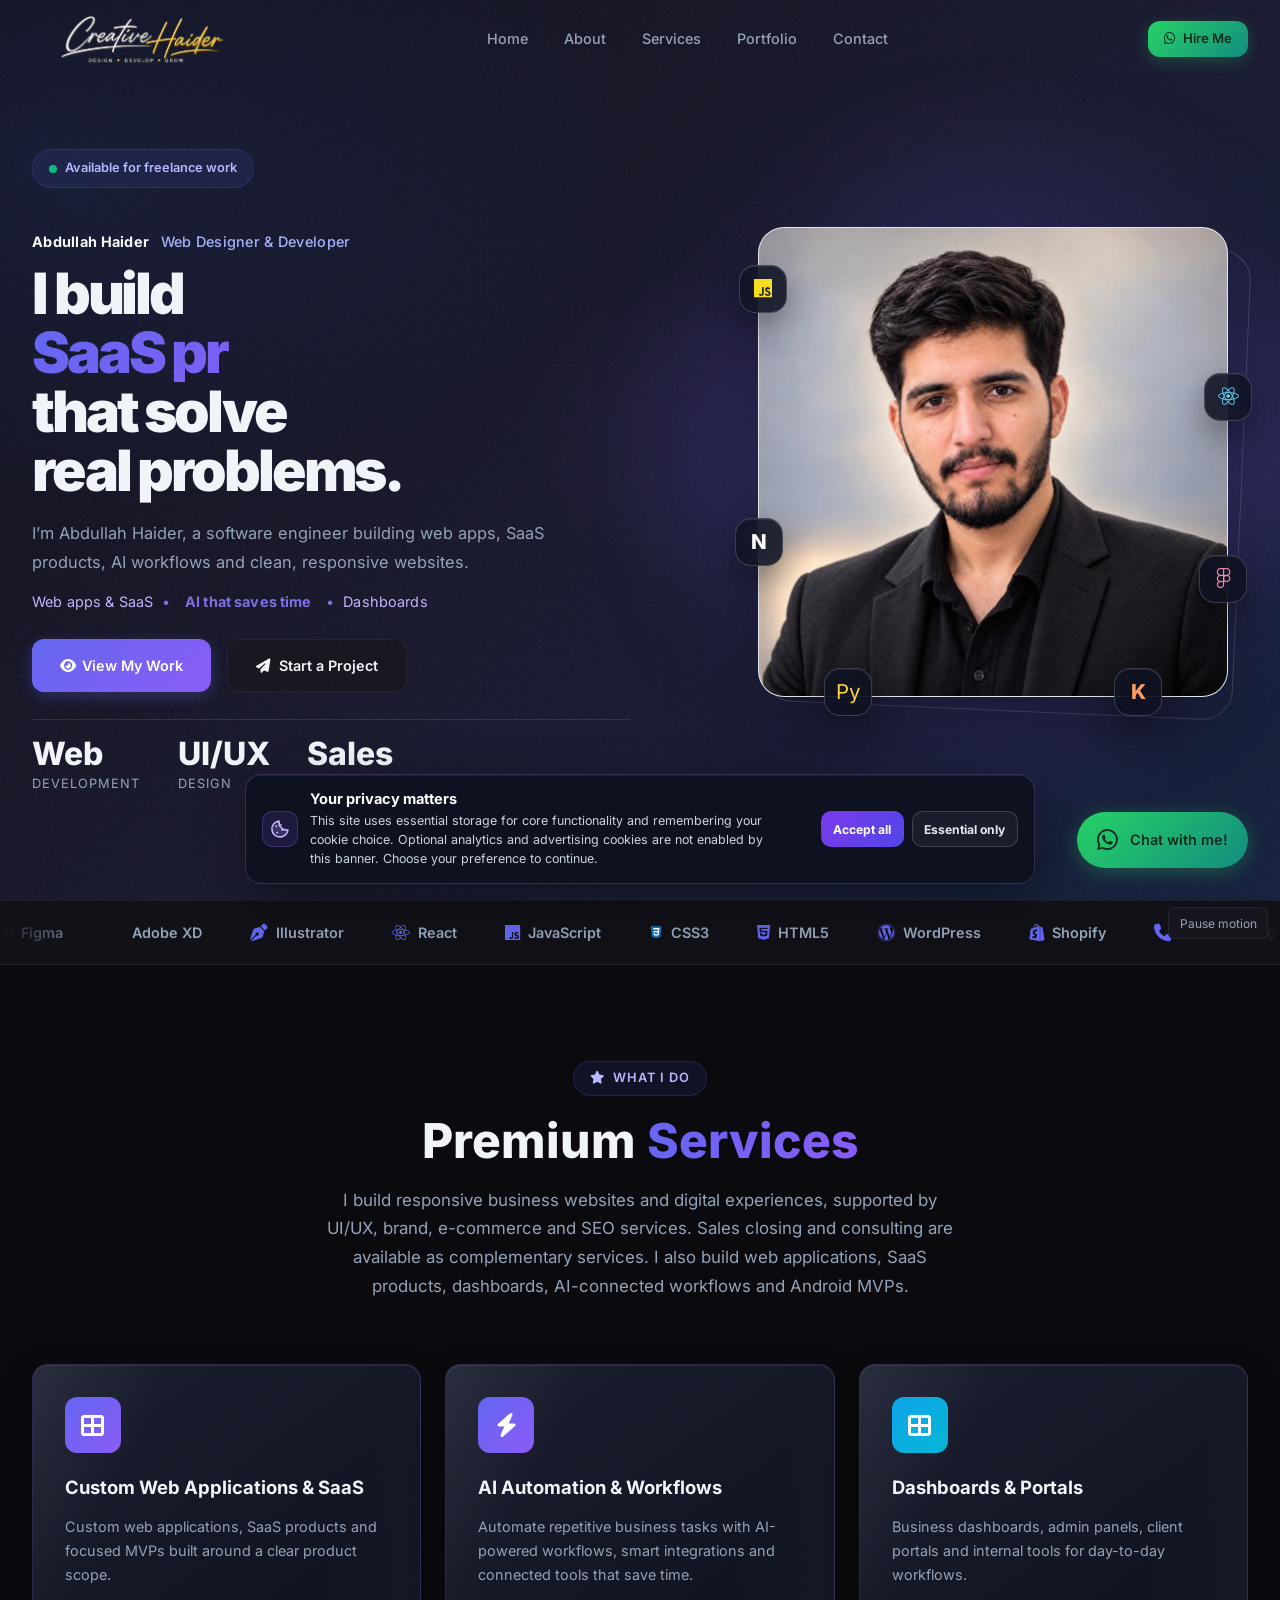
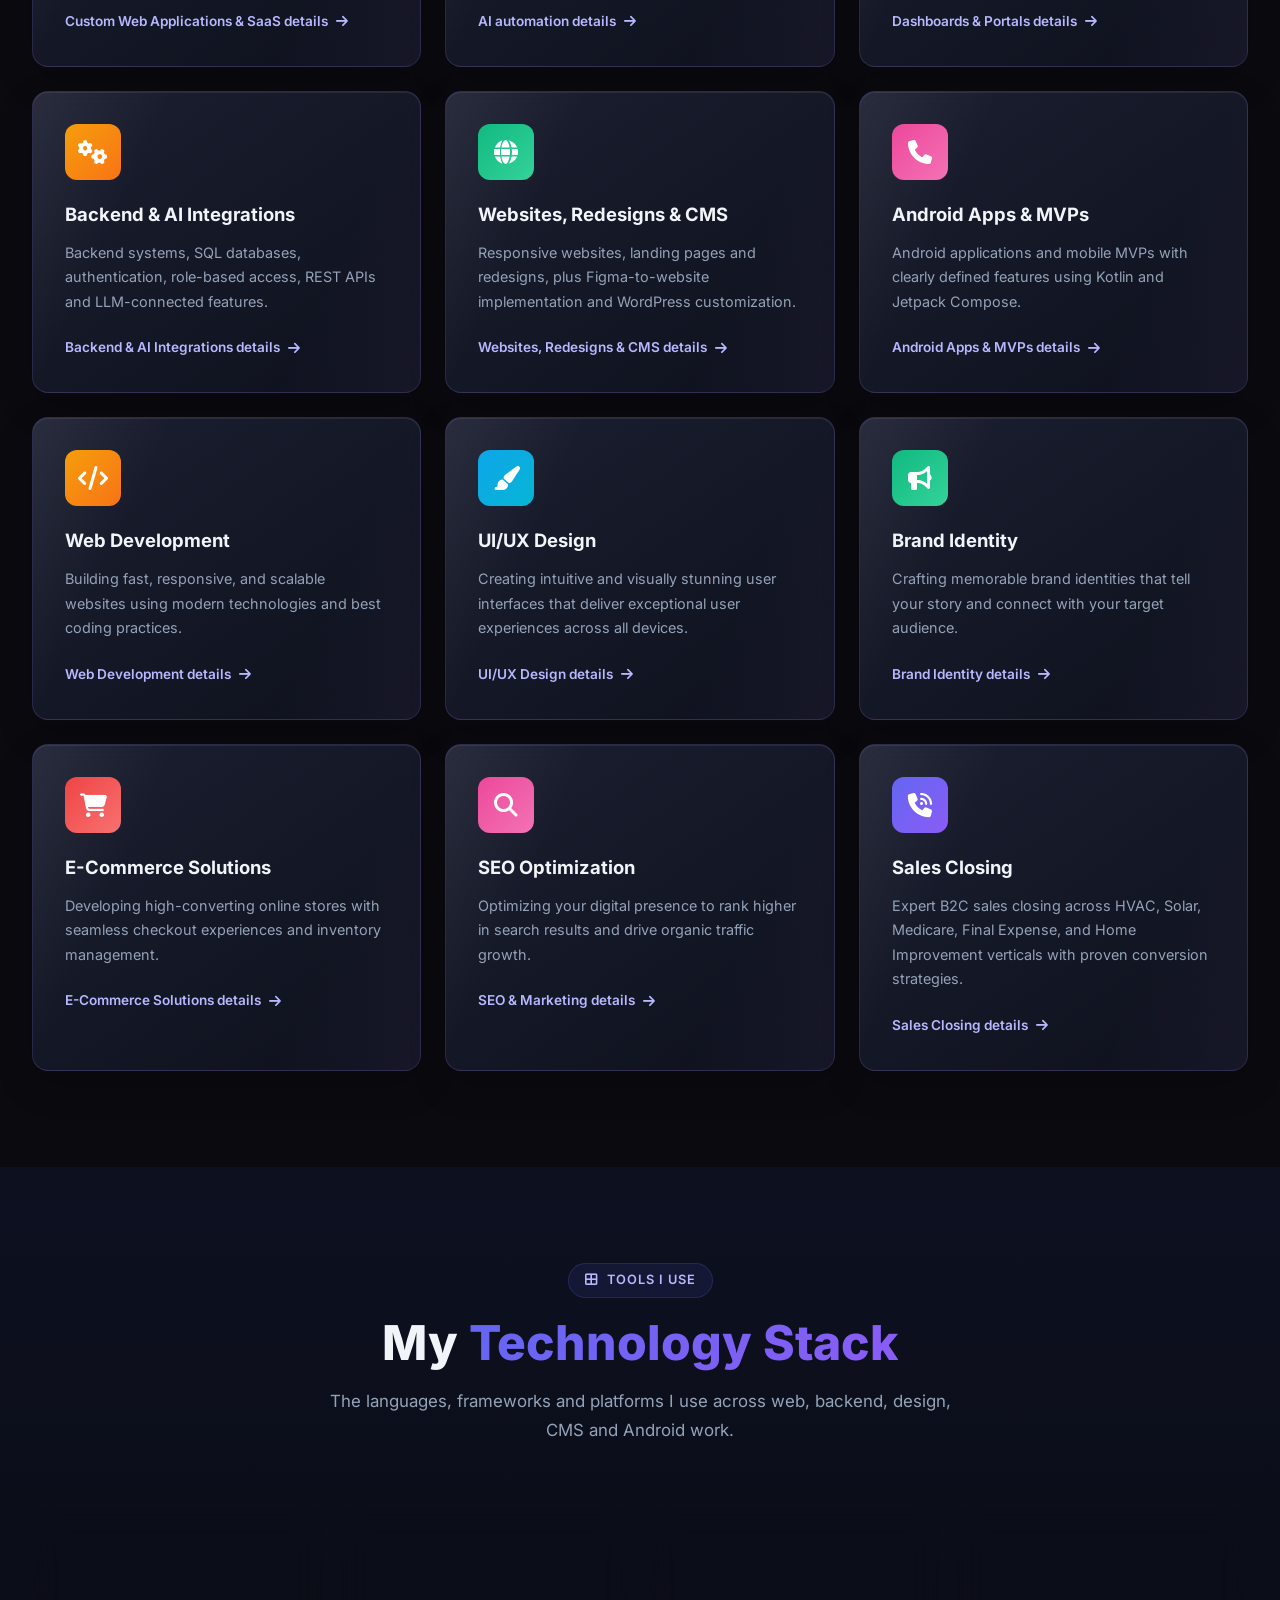
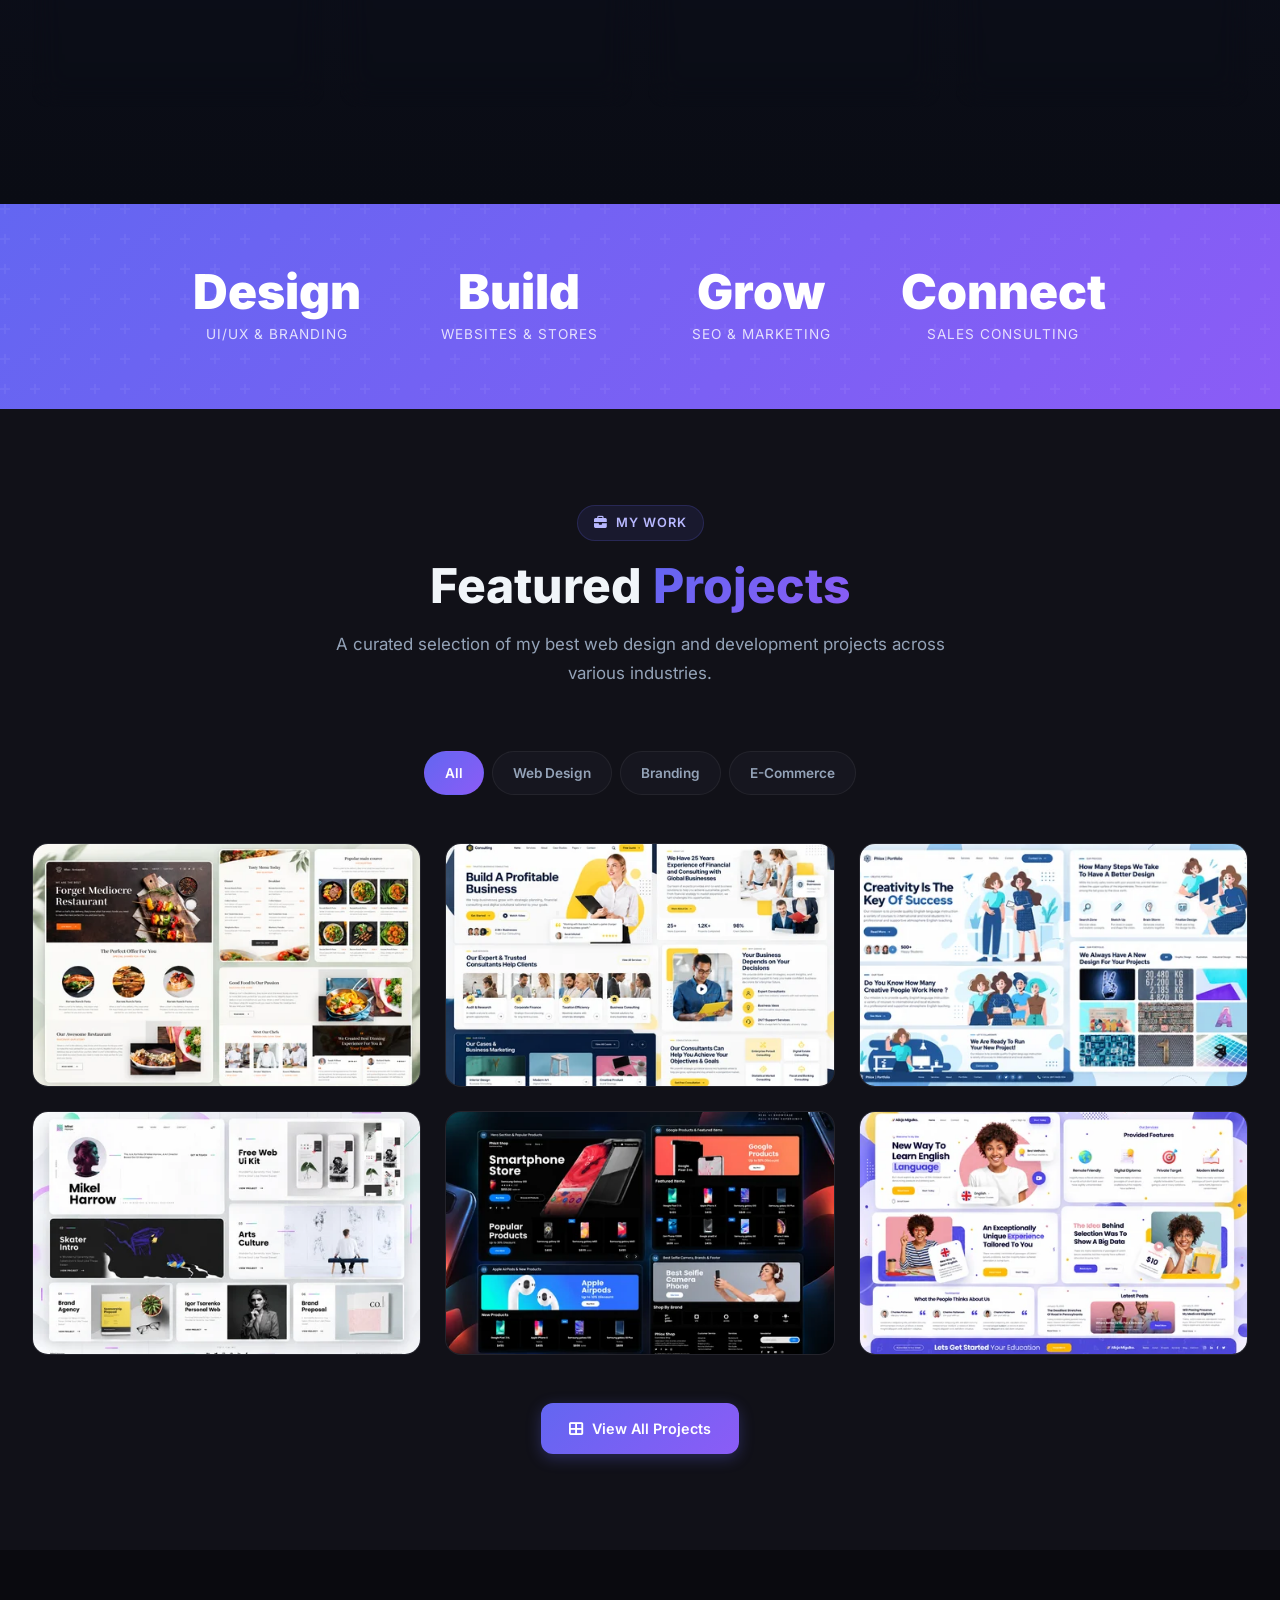
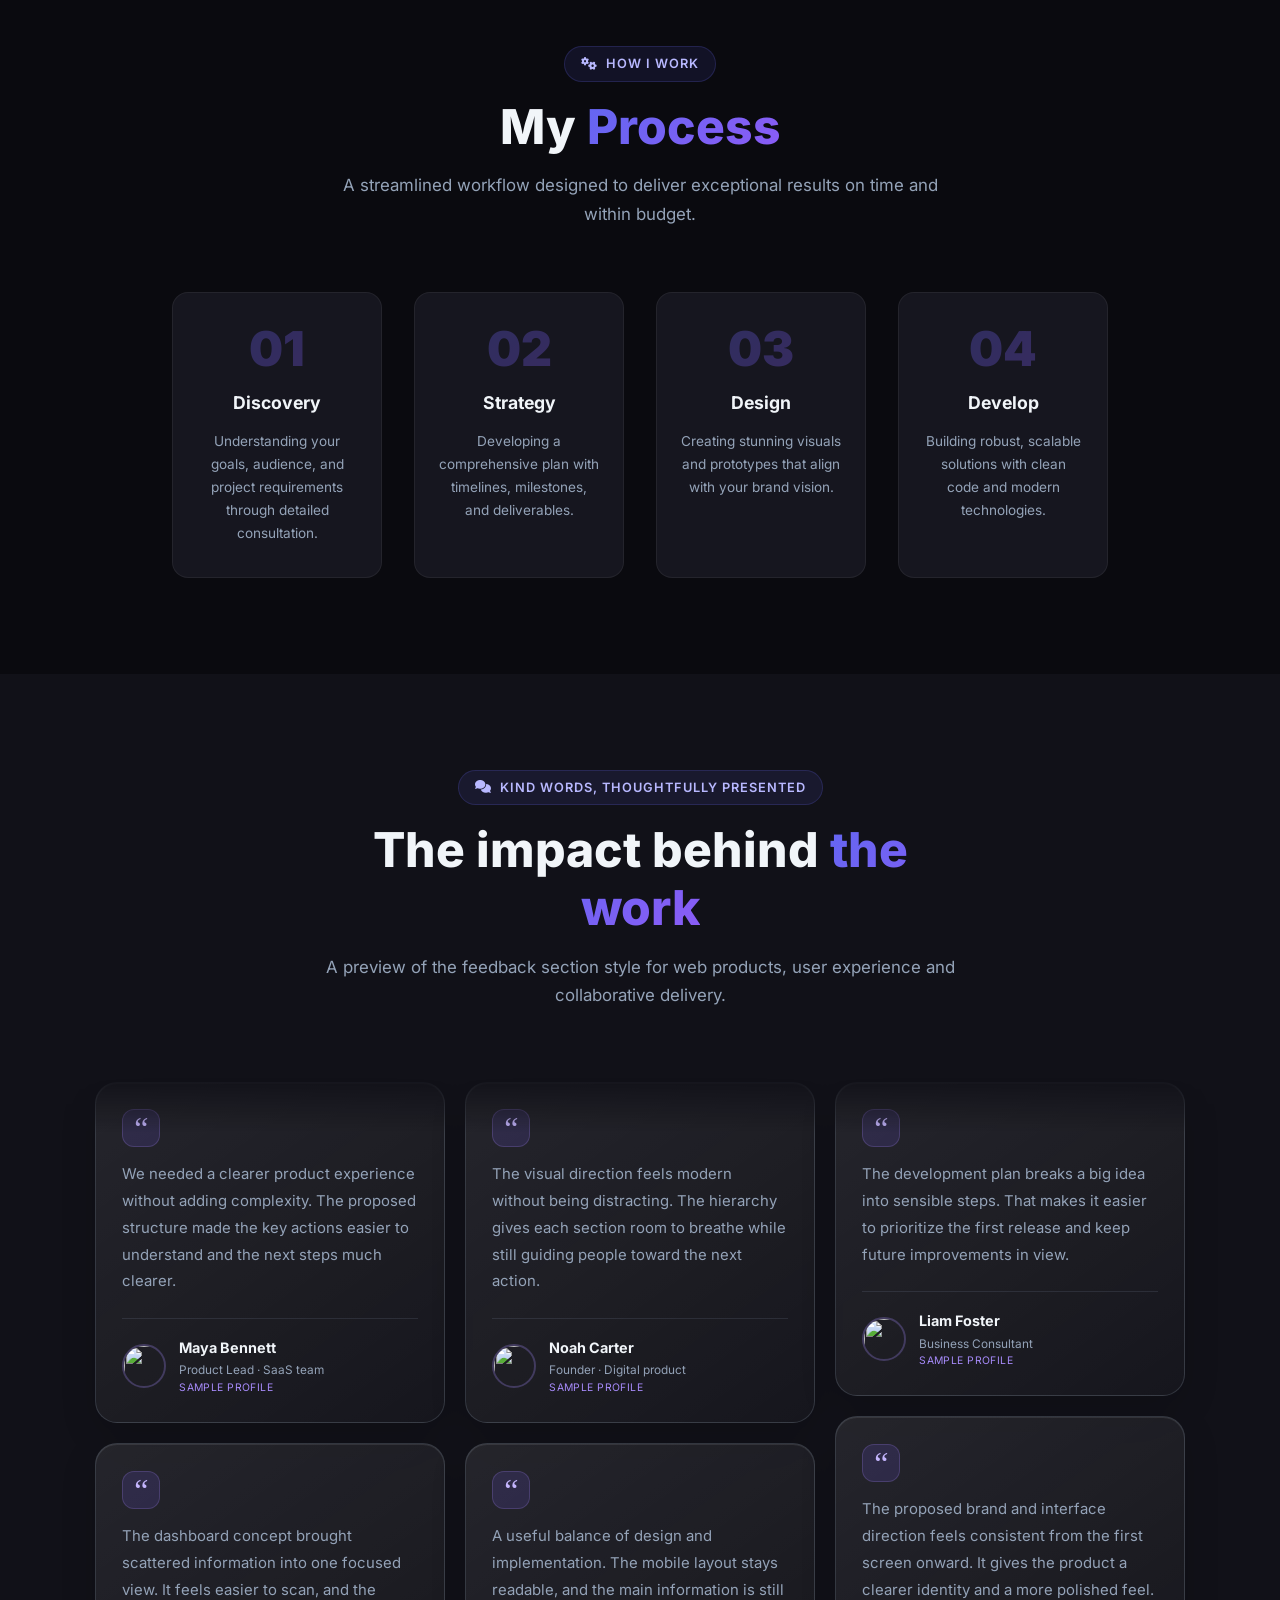
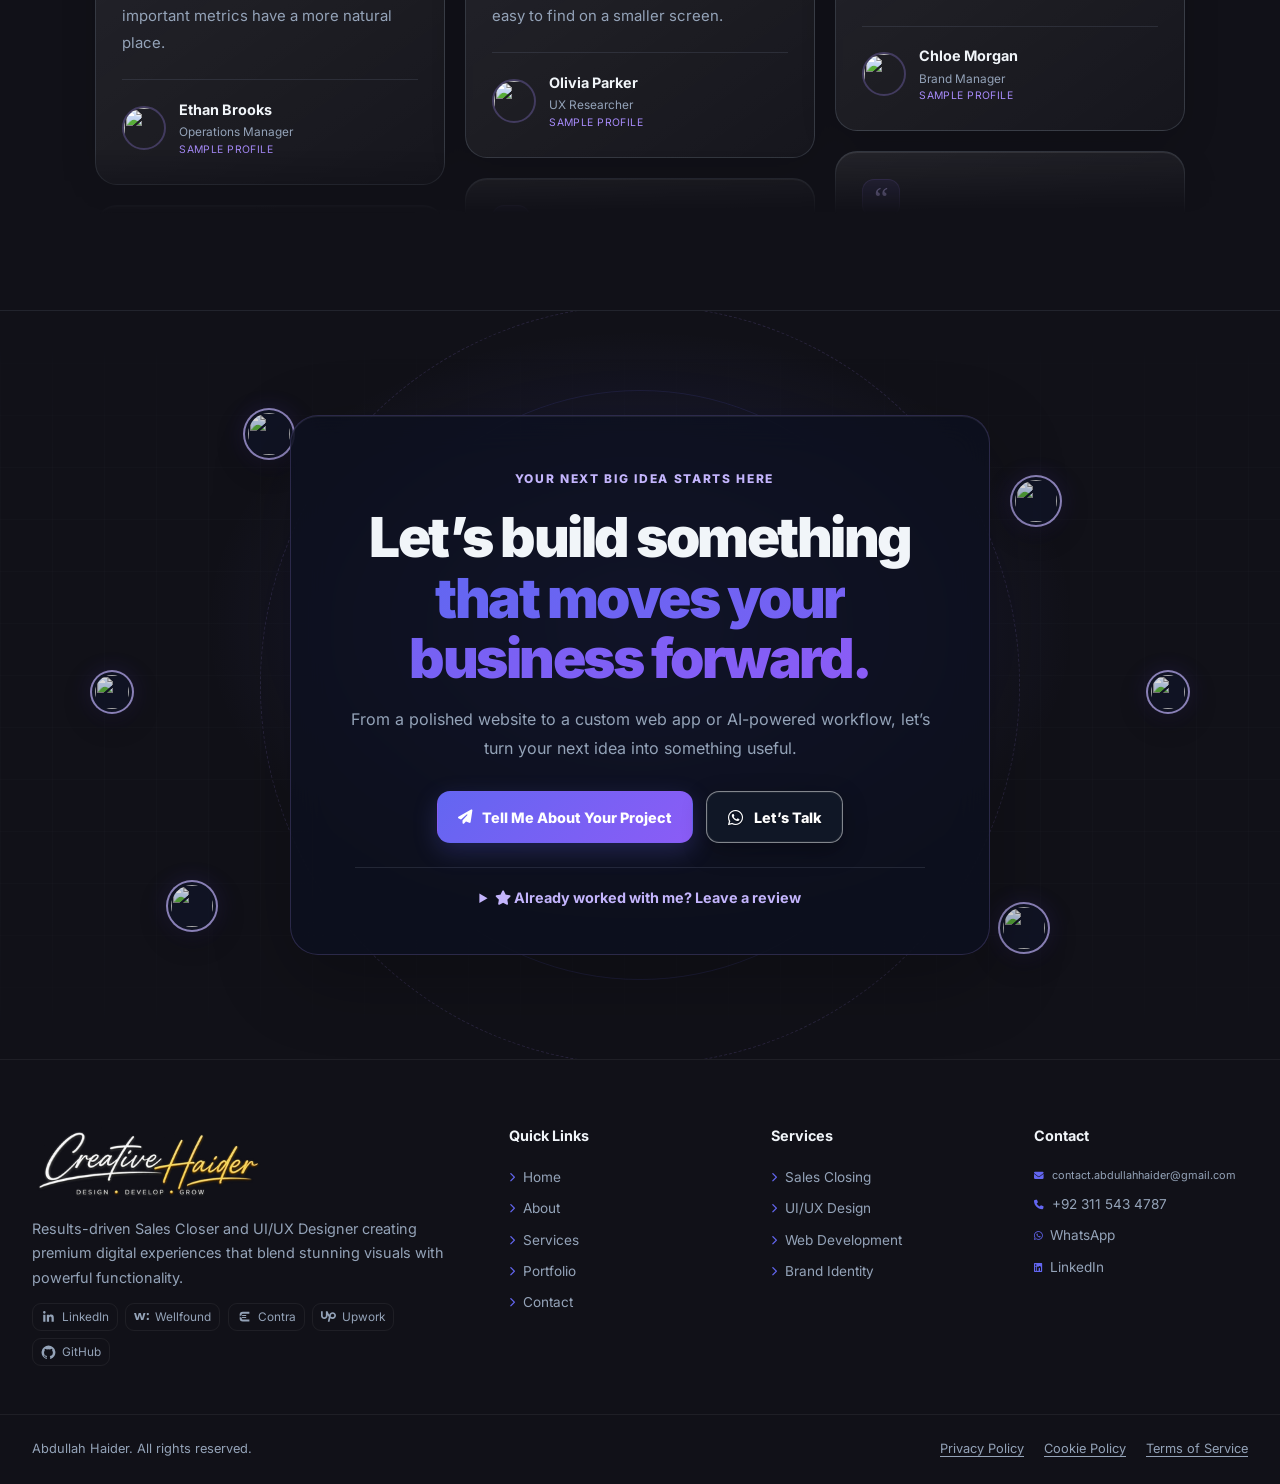
==== commit 1911d18a: "Load analytics only after optional cookie consent" ====
--- a/index.html
+++ b/index.html
@@ -1,13 +1,31 @@
 <!DOCTYPE html>
 <html lang="en" data-theme="dark">
 <head>
-    <!-- Google tag (gtag.js) -->
-    <script async src="https://www.googletagmanager.com/gtag/js?id=G-36DZHBQ3N3"></script>
+    <!-- Analytics loads only after the visitor accepts optional cookies. -->
     <script>
-      window.dataLayer = window.dataLayer || [];
-      function gtag(){dataLayer.push(arguments);}
-      gtag('js', new Date());
-      gtag('config', 'G-36DZHBQ3N3');
+      (function () {
+        var measurementId = 'G-36DZHBQ3N3';
+        var consentKey = 'creativehaider-cookie-consent-v1';
+        function enableAnalytics() {
+          if (window.__creativeHaiderAnalyticsLoaded) return;
+          window.__creativeHaiderAnalyticsLoaded = true;
+          window.dataLayer = window.dataLayer || [];
+          window.gtag = function () { window.dataLayer.push(arguments); };
+          window.gtag('js', new Date());
+          window.gtag('config', measurementId);
+          var script = document.createElement('script');
+          script.async = true;
+          script.src = 'https://www.googletagmanager.com/gtag/js?id=' + measurementId;
+          document.head.appendChild(script);
+        }
+        try {
+          var saved = JSON.parse(window.localStorage.getItem(consentKey) || 'null');
+          if (saved && saved.choice === 'all') enableAnalytics();
+        } catch (_) {}
+        window.addEventListener('creativehaider-consent-change', function (event) {
+          if (event.detail === 'all') enableAnalytics();
+        });
+      })();
     </script>
 
     <meta name="google-site-verification" content="pQKv6ALHcuWWNH6HDdtM_SvrNQaC1_xoHZq5TzQoN68" />
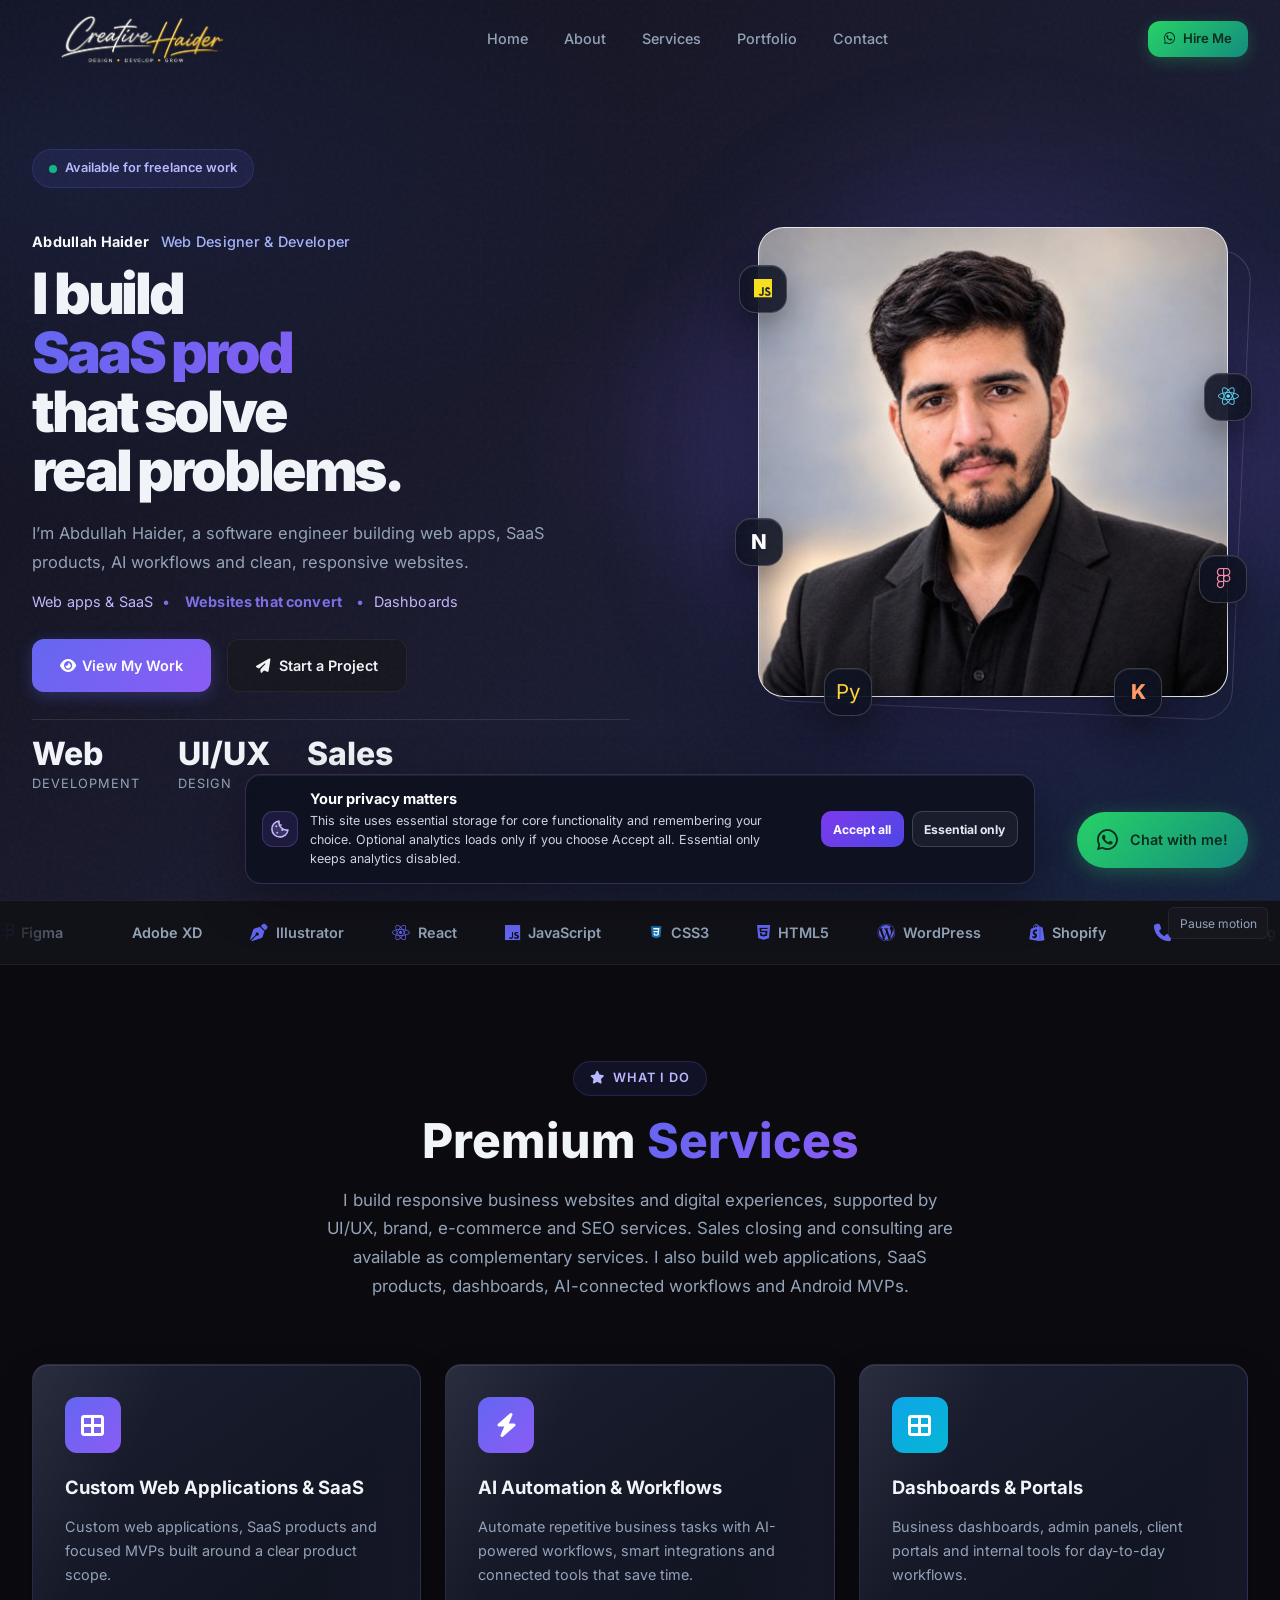
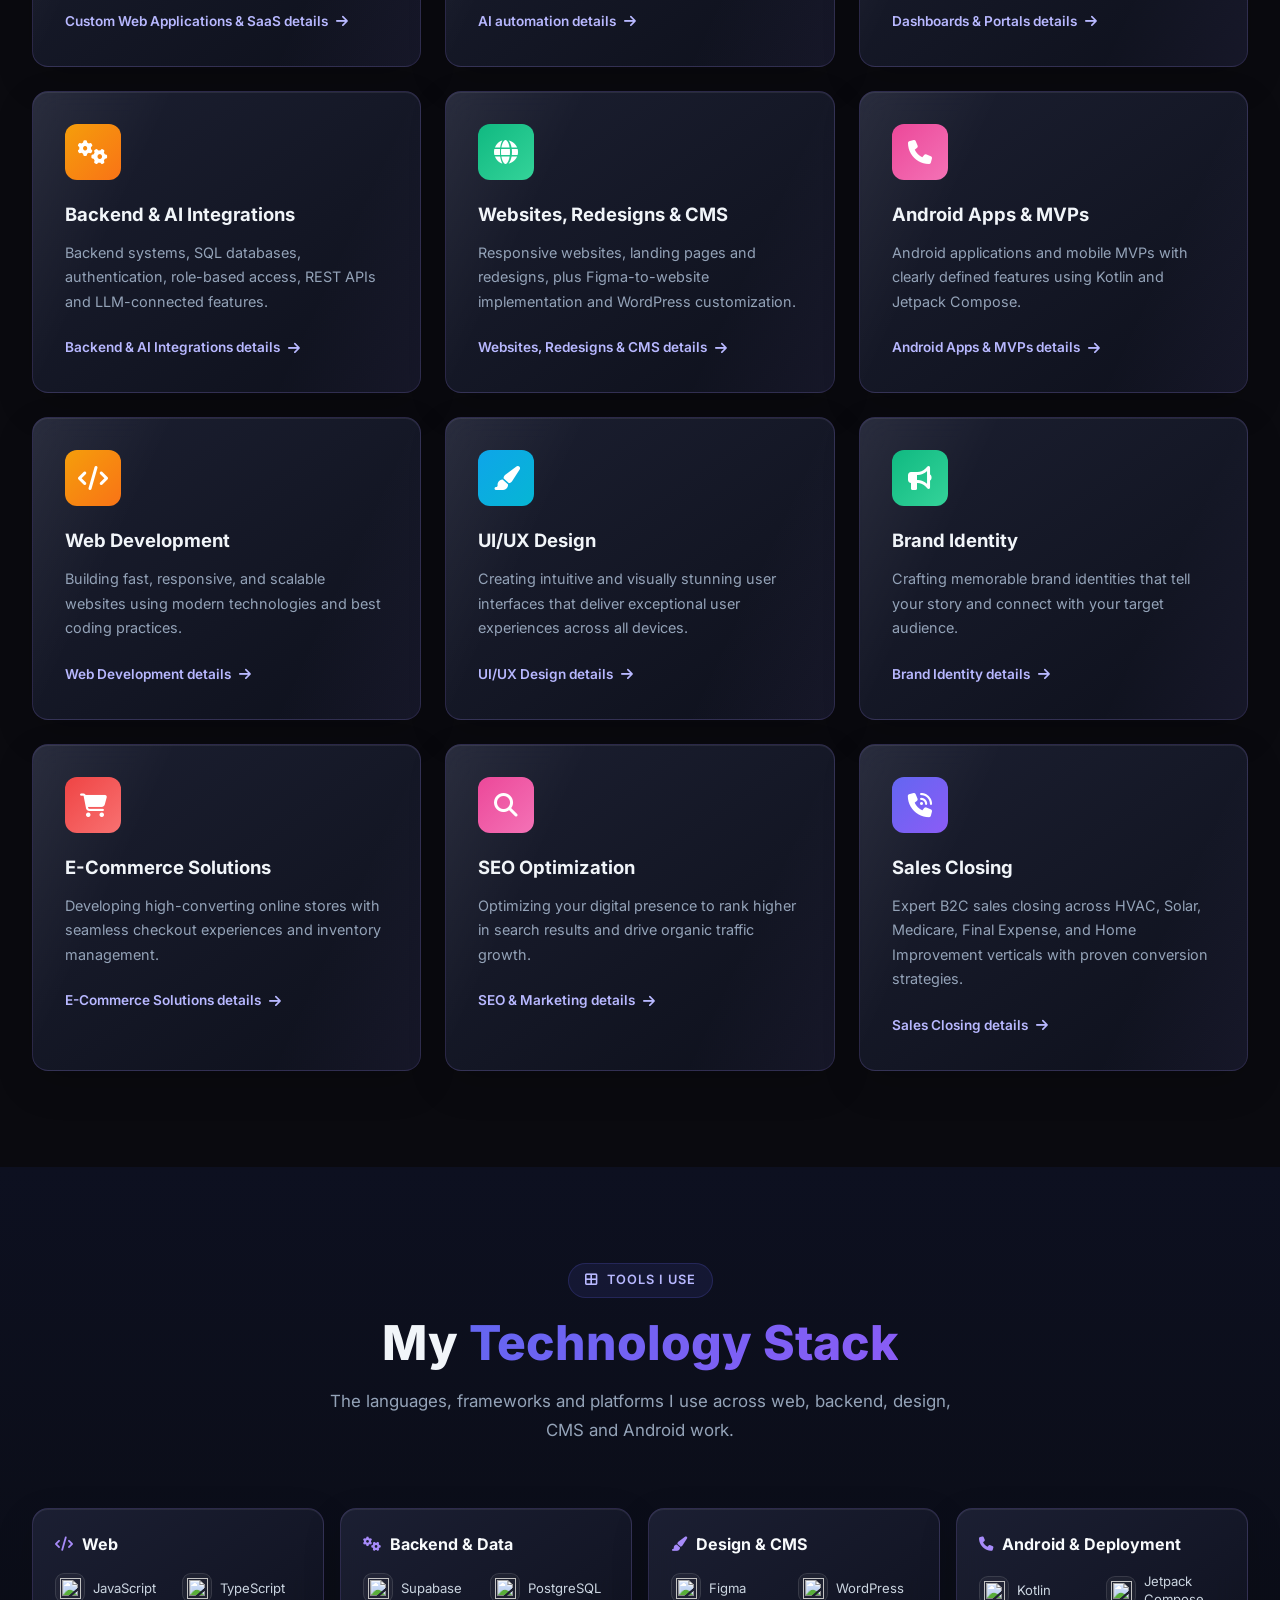
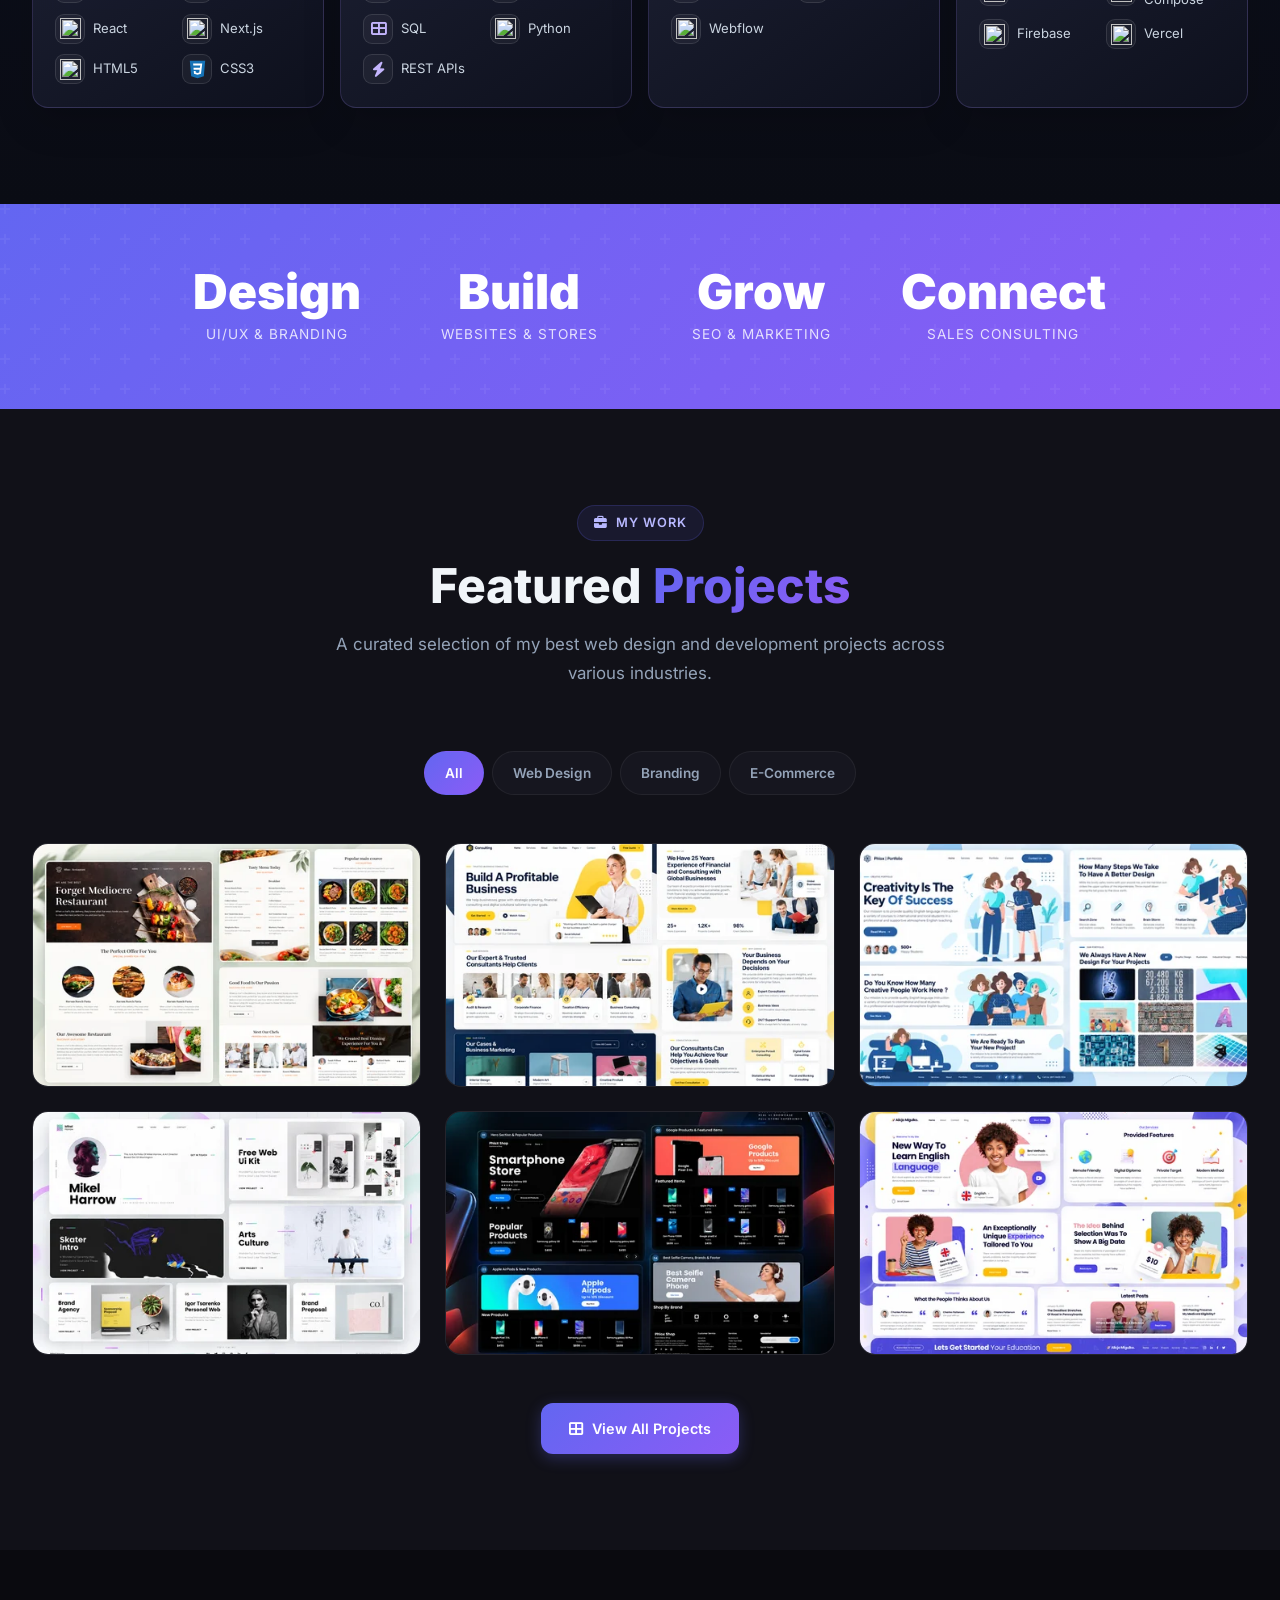
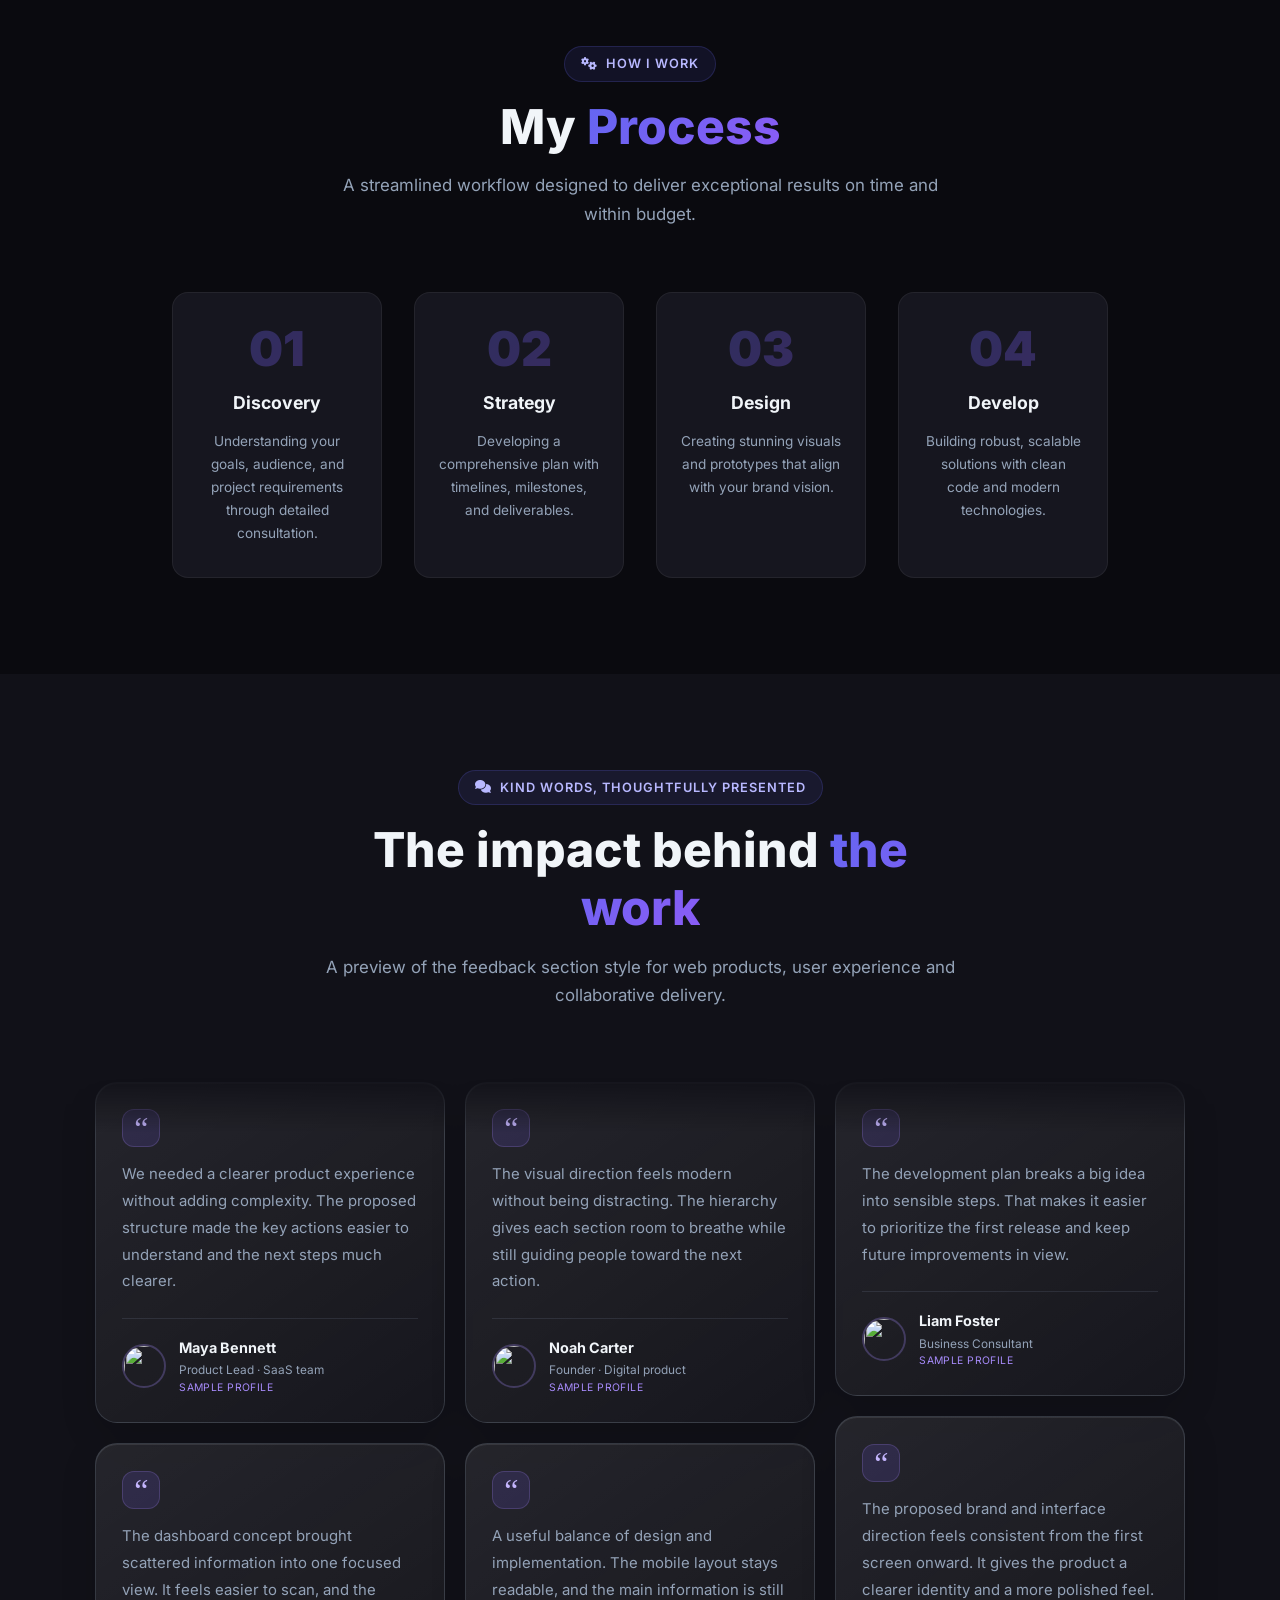
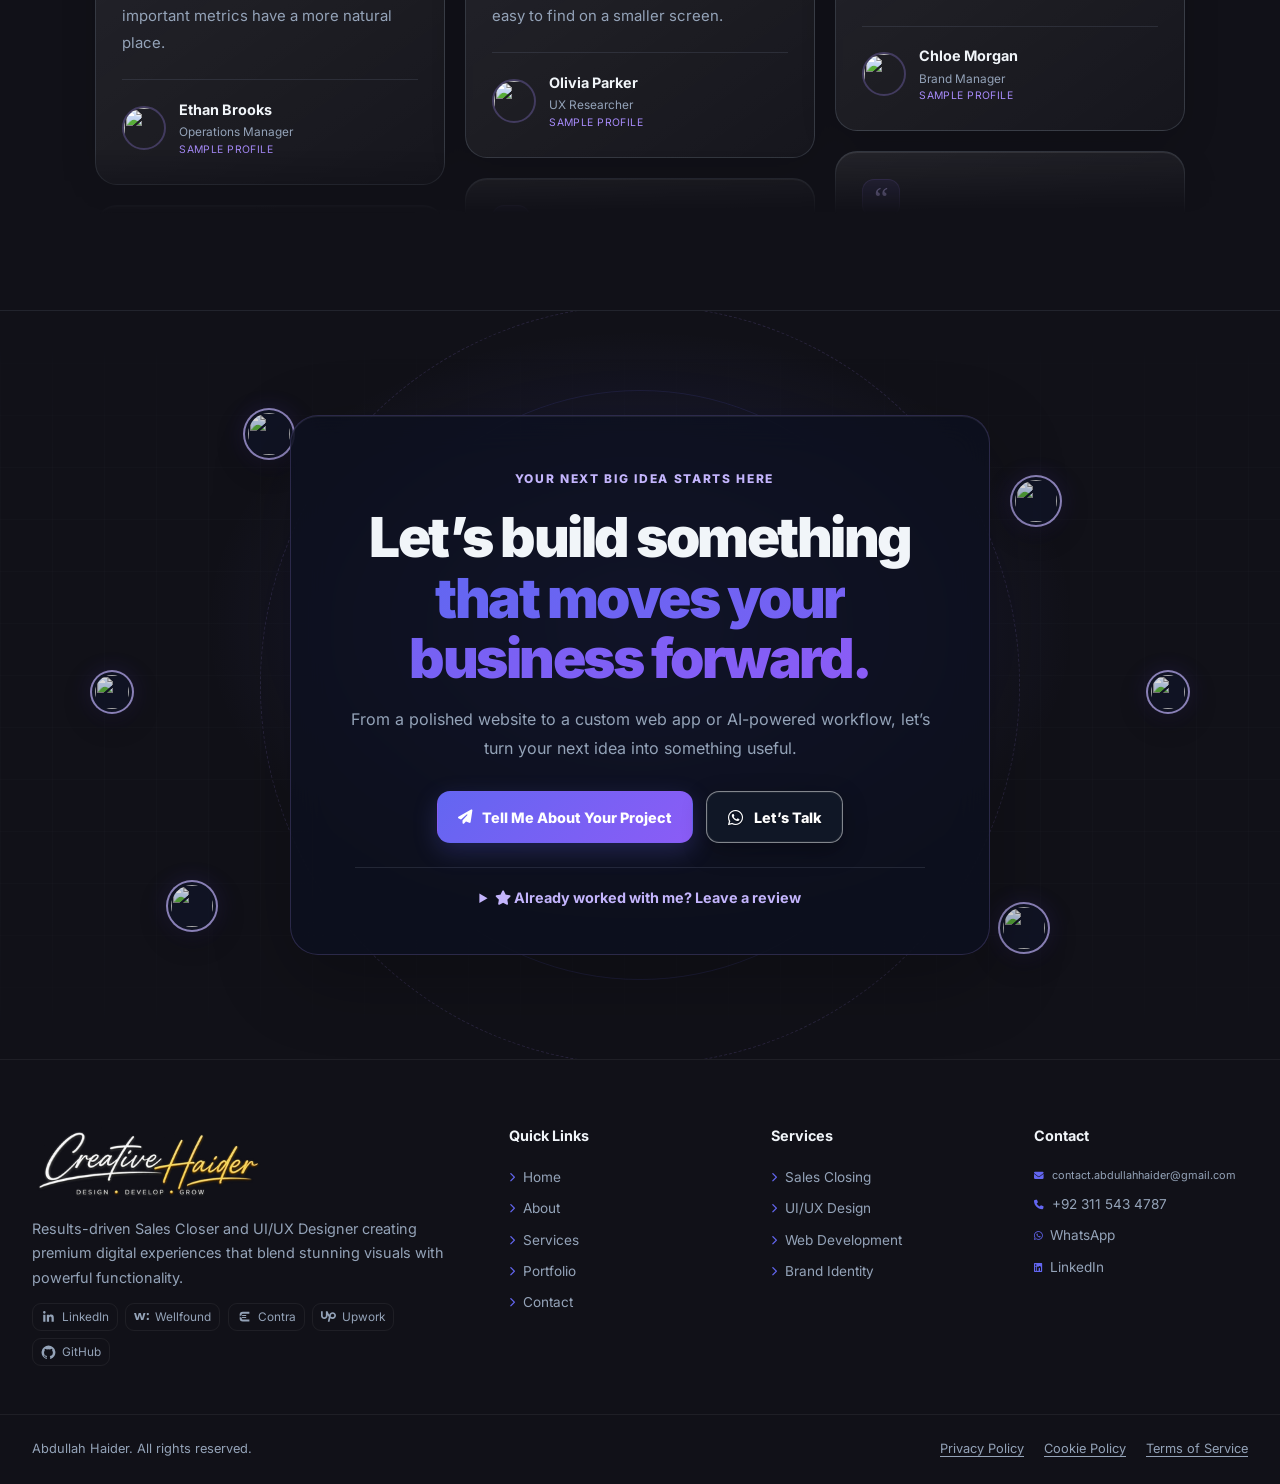
==== commit 04c150c1: "Update Google Search Console verification token" ====
--- a/index.html
+++ b/index.html
@@ -28,7 +28,7 @@
       })();
     </script>
 
-    <meta name="google-site-verification" content="pQKv6ALHcuWWNH6HDdtM_SvrNQaC1_xoHZq5TzQoN68" />
+    <meta name="google-site-verification" content="nAQPhevPpLggCn2CkhHxlu7XwhR0Bk0eT2HErfa2zec" />
     <meta charset="UTF-8">
     <meta name="viewport" content="width=device-width, initial-scale=1.0">
     <meta name="description" content="Abdullah Haider builds web apps, SaaS MVPs, AI workflows and responsive websites for growing businesses.">
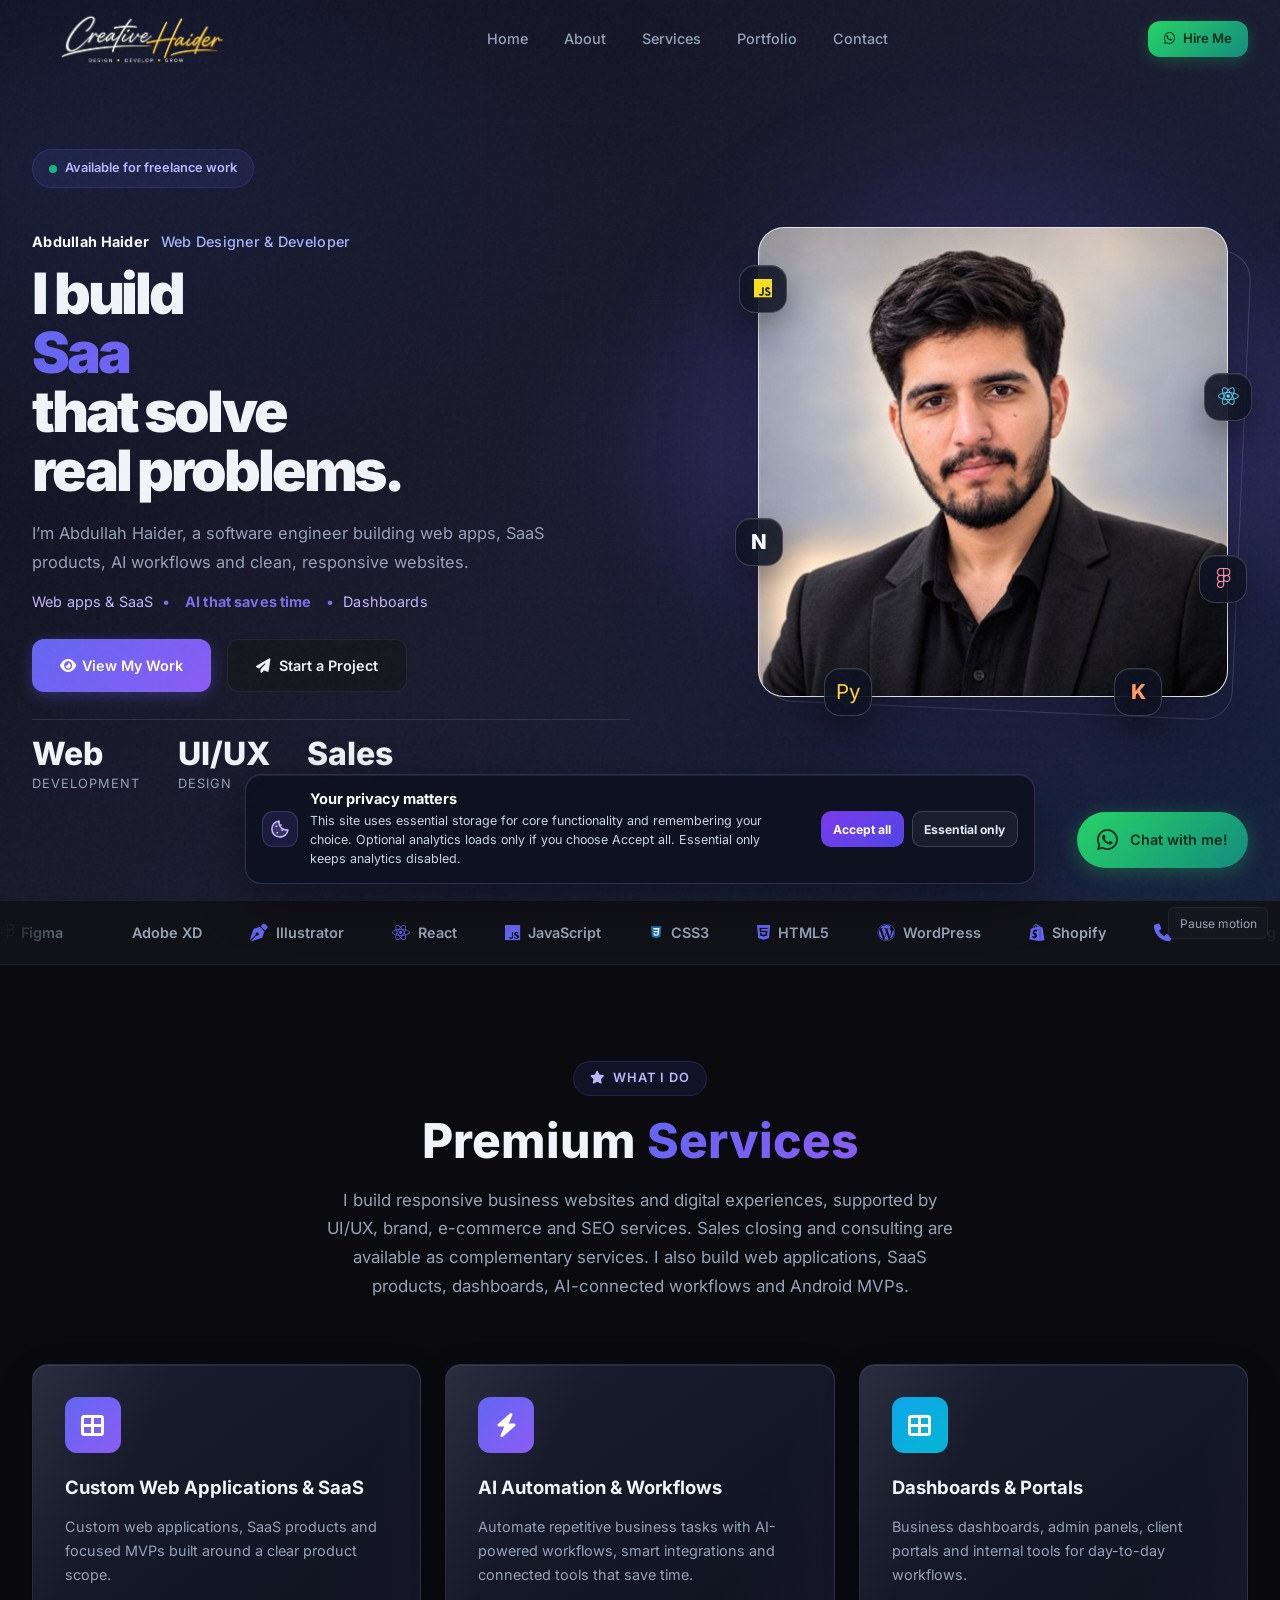
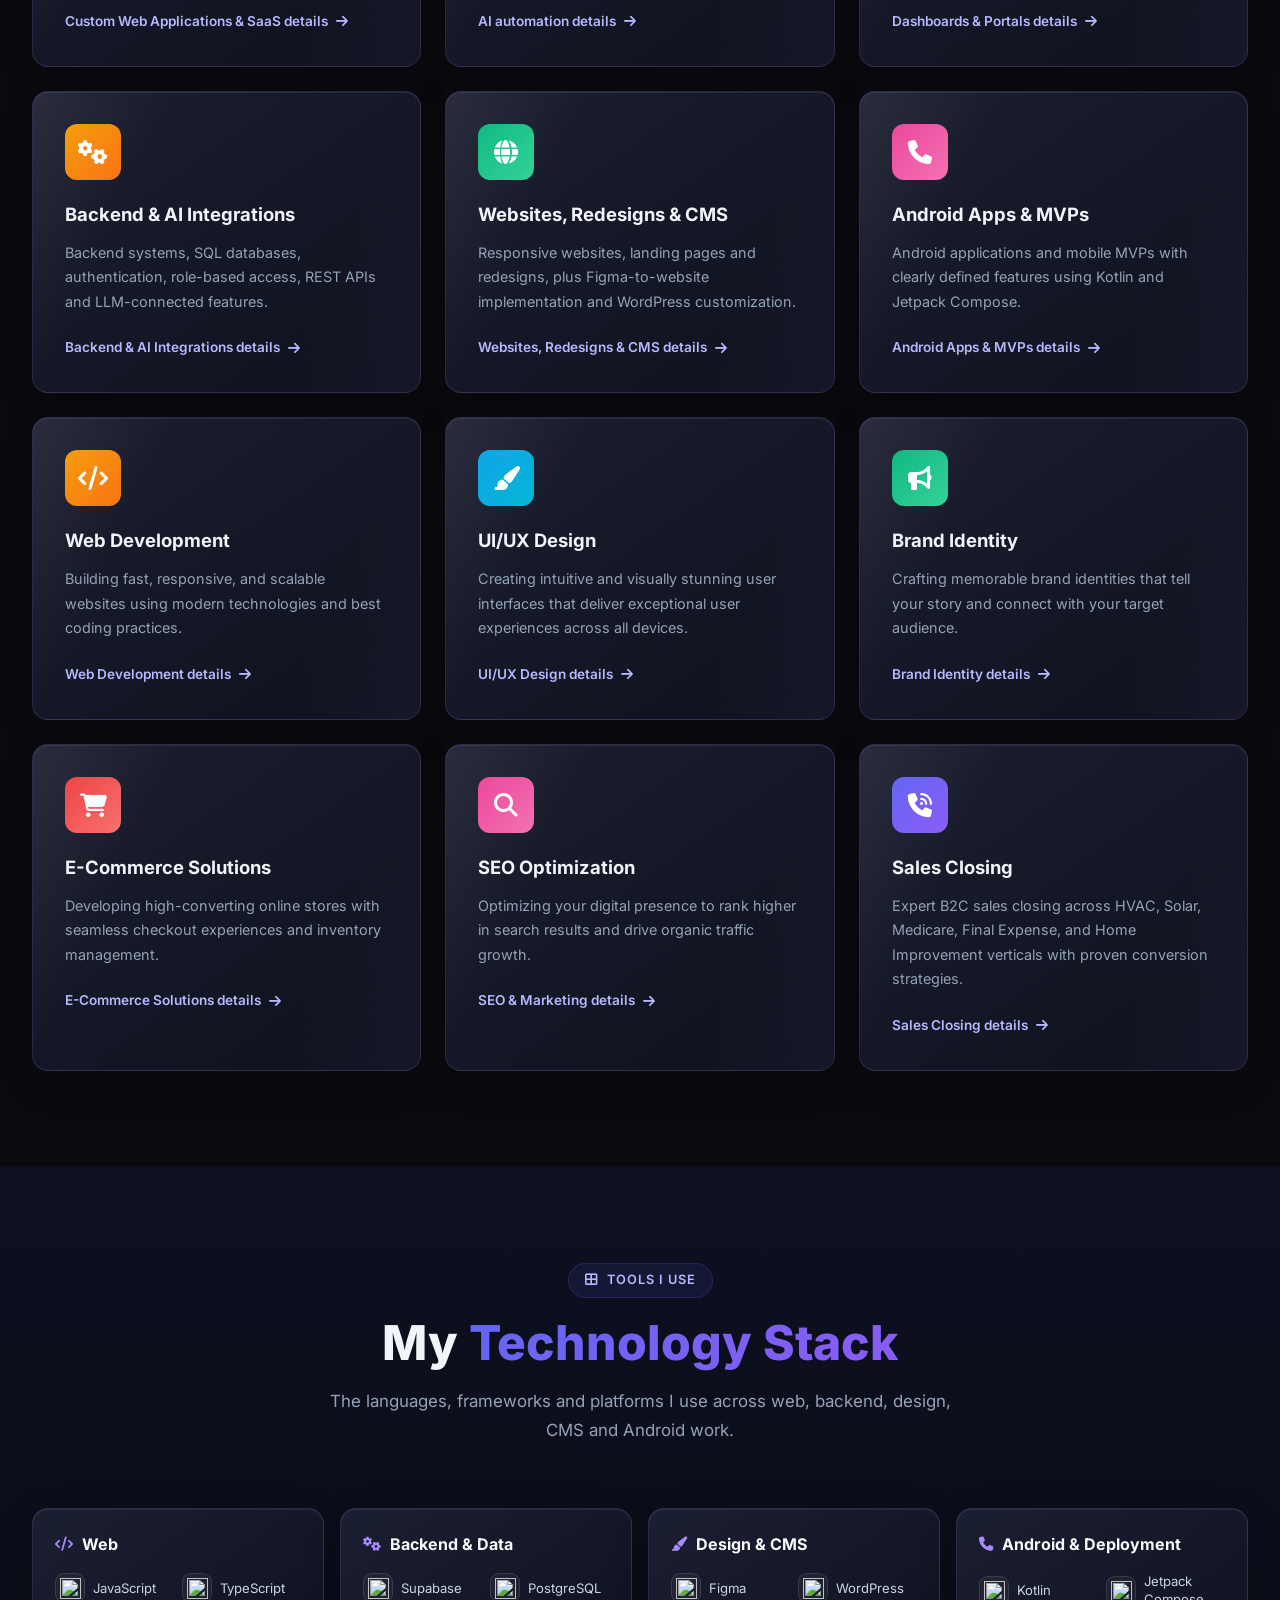
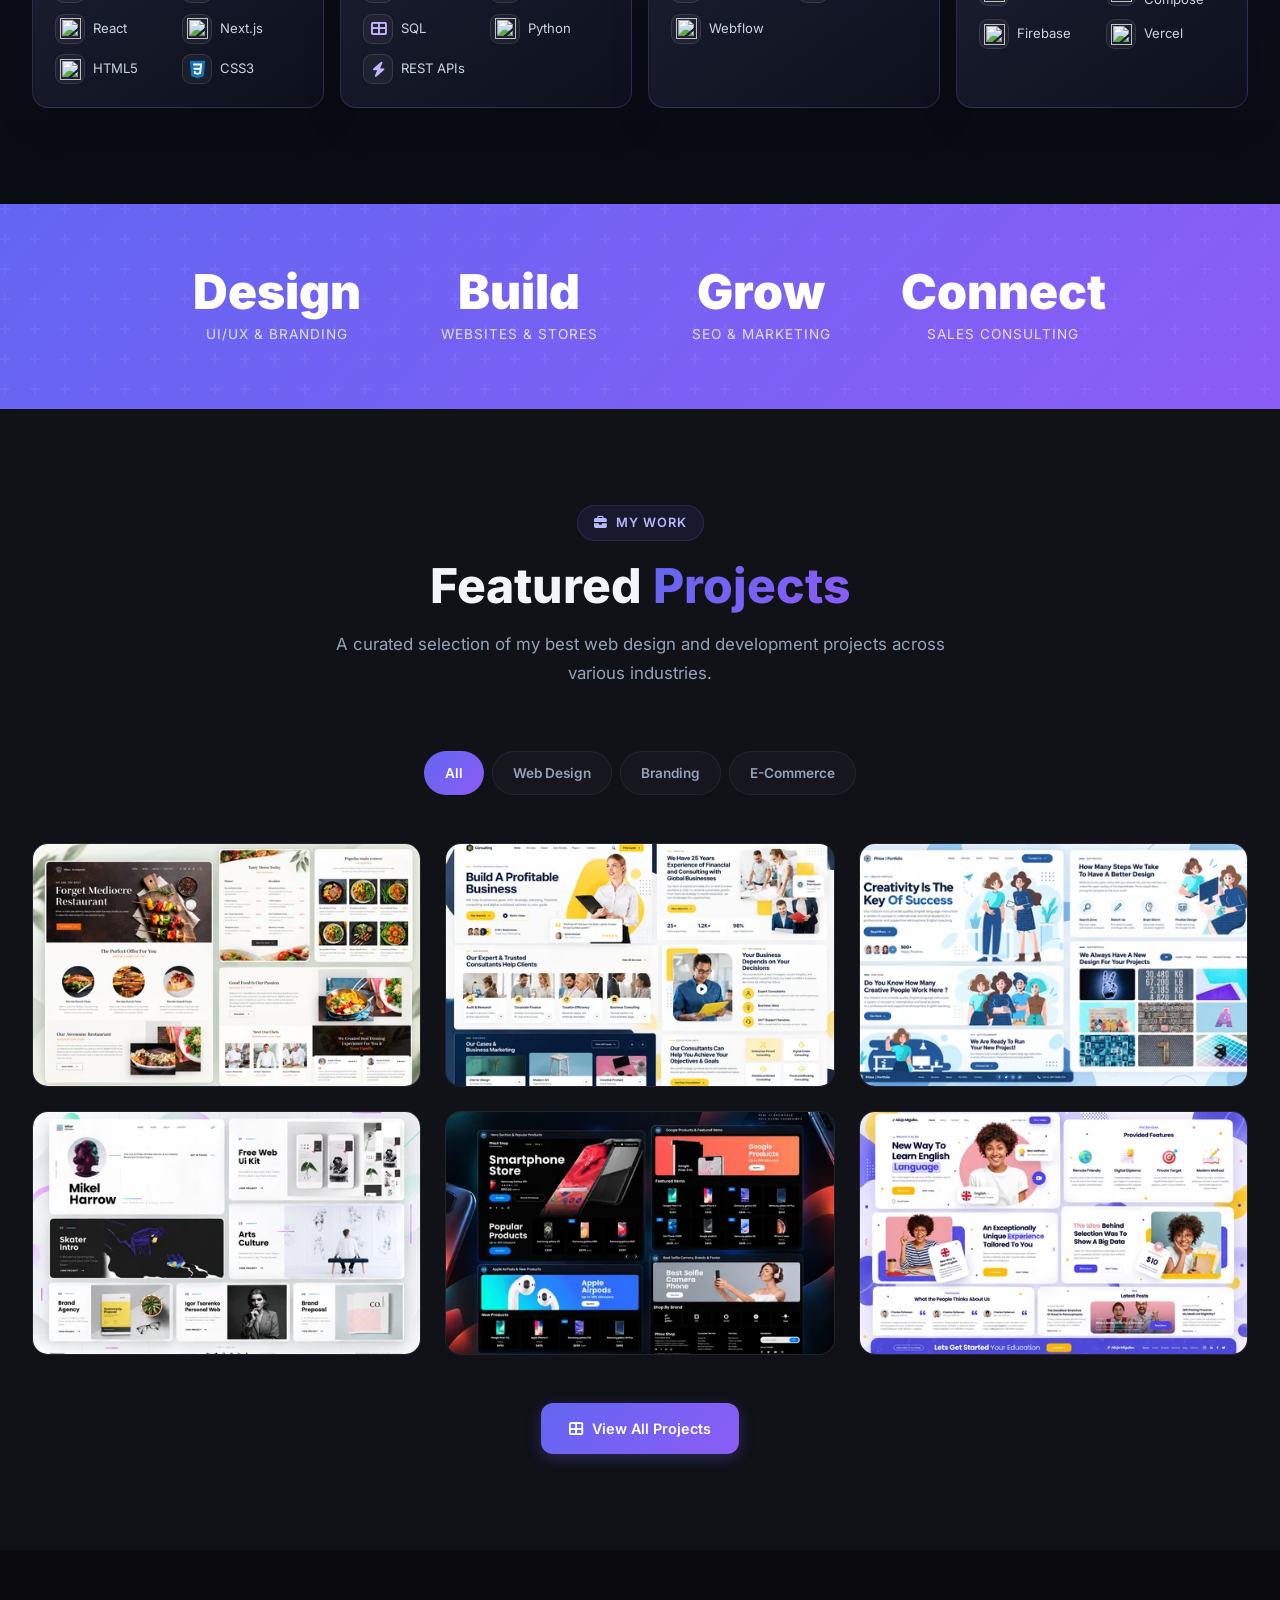
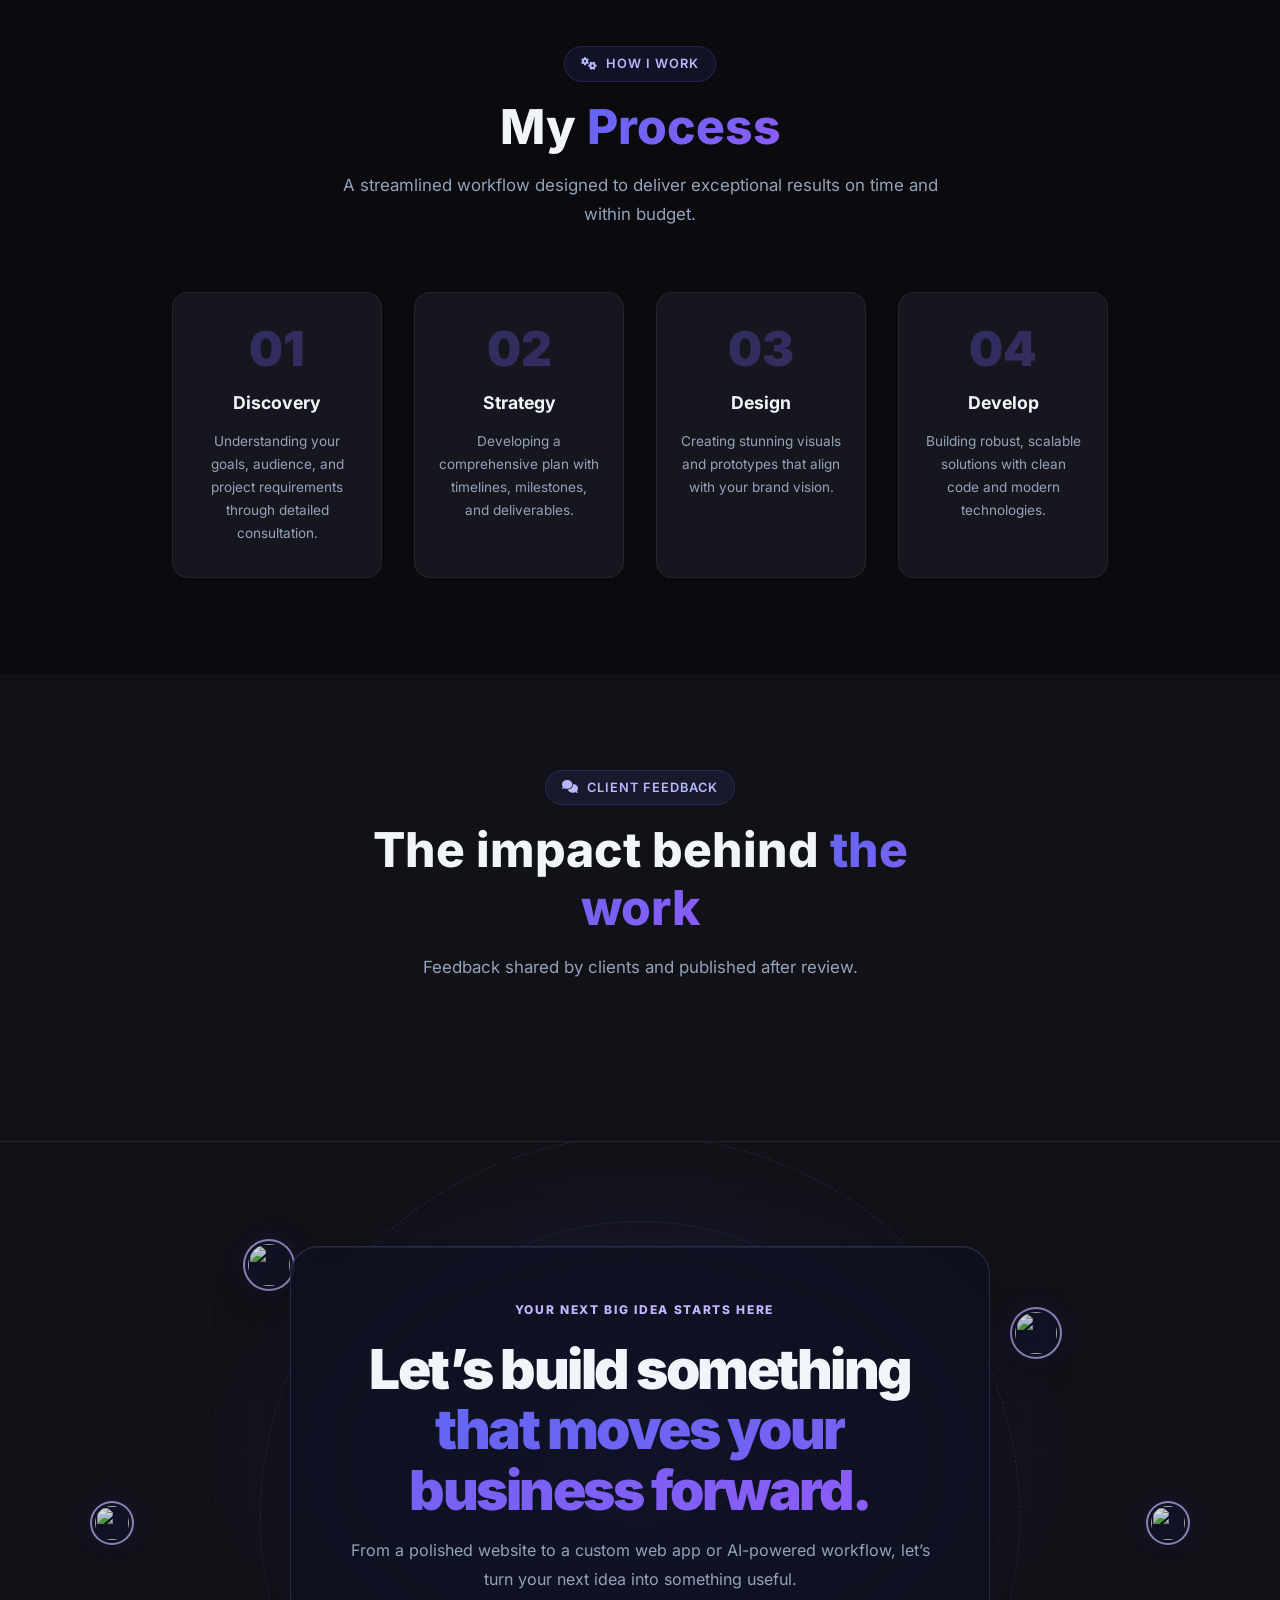
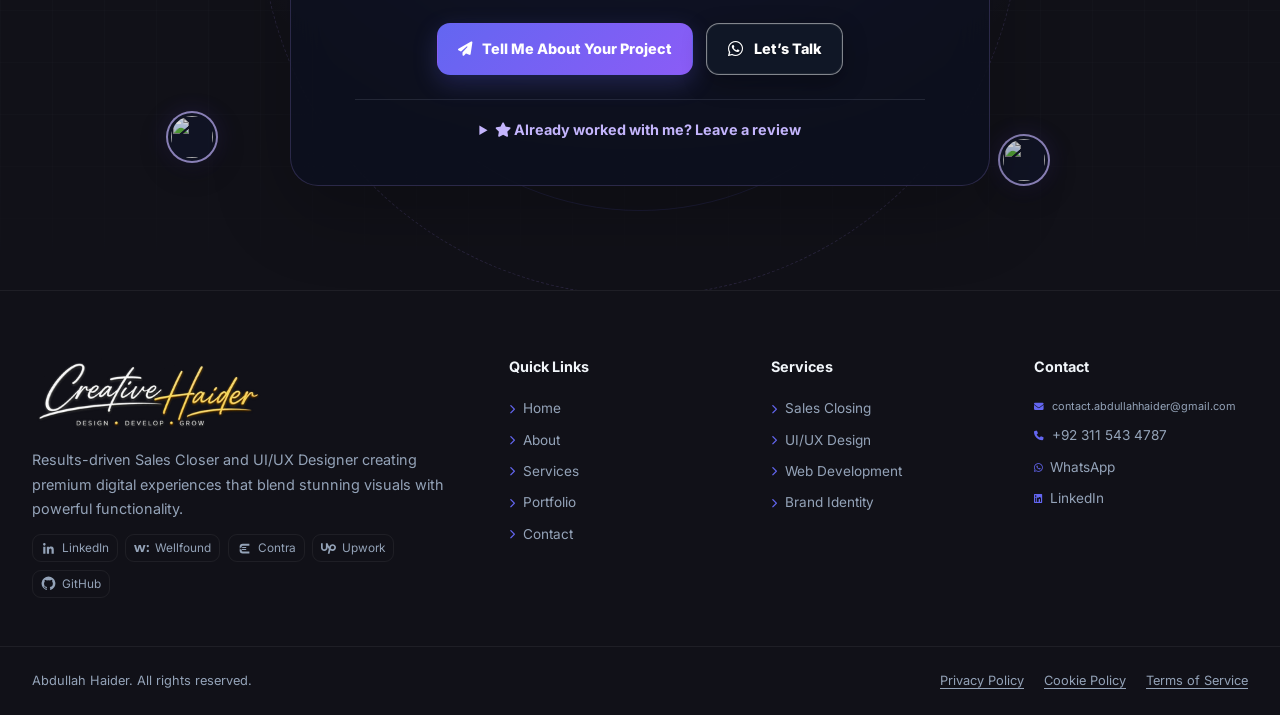
==== commit 16cd9b1d: "Connect public testimonials section to approved client reviews" ====
--- a/index.html
+++ b/index.html
@@ -514,80 +514,33 @@
         </div>
     </section>
 
-    <!-- Testimonials: illustrative sample content, not verified client endorsements -->
+    <!-- Published testimonials are loaded from approved Supabase reviews. -->
     <section class="section testimonials-section testimonial-showcase" id="testimonials" aria-labelledby="testimonials-heading">
         <div class="section-header reveal">
             <div class="section-label">
                 <i aria-hidden="true" class="fas fa-comments"></i>
-                Kind words, thoughtfully presented
+                Client feedback
             </div>
             <h2 class="section-title" id="testimonials-heading">
                 The impact behind <span class="highlight">the work</span>
             </h2>
             <p class="section-description">
-                A preview of the feedback section style for web products, user experience and collaborative delivery.
+                Feedback shared by clients and published after review.
             </p>
         </div>
 
-        <div class="testimonial-marquee" role="region" aria-label="Scrolling sample testimonials">
+        <p class="testimonial-empty-state" id="approved-testimonials-empty" hidden>
+            No published testimonials yet. If we have worked together, you can share your feedback below.
+        </p>
+        <div class="testimonial-marquee" id="approved-testimonials-marquee" role="region" aria-label="Approved client testimonials" hidden>
             <div class="testimonial-marquee-column testimonial-marquee-column--one">
-                <ul class="testimonial-marquee-track">
-                    <li class="testimonial-glass-card">
-                        <span class="testimonial-quote-mark" aria-hidden="true">“</span>
-                        <p>We needed a clearer product experience without adding complexity. The proposed structure made the key actions easier to understand and the next steps much clearer.</p>
-                        <footer><img src="https://cdn.21st.dev/assets/mirror/9a/9aa2356c92e8798347a846b3f5ec5c4eecb7d0349130a0ac8b99d064fb925874.jpg" alt="" width="44" height="44" loading="lazy" decoding="async"><span><strong>Maya Bennett</strong><small>Product Lead · SaaS team <em>Sample profile</em></small></span></footer>
-                    </li>
-                    <li class="testimonial-glass-card">
-                        <span class="testimonial-quote-mark" aria-hidden="true">“</span>
-                        <p>The dashboard concept brought scattered information into one focused view. It feels easier to scan, and the important metrics have a more natural place.</p>
-                        <footer><img src="https://cdn.21st.dev/assets/mirror/11/11134d472e245bb9dcef8595979c5c375a8ad40d3adf72e03cf67b959415ea6f.jpg" alt="" width="44" height="44" loading="lazy" decoding="async"><span><strong>Ethan Brooks</strong><small>Operations Manager <em>Sample profile</em></small></span></footer>
-                    </li>
-                    <li class="testimonial-glass-card">
-                        <span class="testimonial-quote-mark" aria-hidden="true">“</span>
-                        <p>Communication and thoughtful details make a big difference. The sample workflow shows how a complicated process can feel much more manageable.</p>
-                        <footer><img src="https://cdn.21st.dev/assets/mirror/2f/2fbc7af54dccfd5fa3821f259c9b6c42eca0458948be89bbd7cf2e8c97c50930.jpg" alt="" width="44" height="44" loading="lazy" decoding="async"><span><strong>Sophia Mitchell</strong><small>Project Coordinator <em>Sample profile</em></small></span></footer>
-                    </li>
-                </ul>
-            </div>
-
+                <ul class="testimonial-marquee-track" data-testimonial-track="0"></ul>
+            </div>
             <div class="testimonial-marquee-column testimonial-marquee-column--two">
-                <ul class="testimonial-marquee-track">
-                    <li class="testimonial-glass-card">
-                        <span class="testimonial-quote-mark" aria-hidden="true">“</span>
-                        <p>The visual direction feels modern without being distracting. The hierarchy gives each section room to breathe while still guiding people toward the next action.</p>
-                        <footer><img src="https://cdn.21st.dev/assets/mirror/e0/e037bf69983d4b3792507a980afa576f7c76798a2b360f56d43a190a382e8acd.jpg" alt="" width="44" height="44" loading="lazy" decoding="async"><span><strong>Noah Carter</strong><small>Founder · Digital product <em>Sample profile</em></small></span></footer>
-                    </li>
-                    <li class="testimonial-glass-card">
-                        <span class="testimonial-quote-mark" aria-hidden="true">“</span>
-                        <p>A useful balance of design and implementation. The mobile layout stays readable, and the main information is still easy to find on a smaller screen.</p>
-                        <footer><img src="https://cdn.21st.dev/assets/mirror/96/9604967cdf4e4e0a351e601540b98e76aae71959e9cbe650f24184041848147d.jpg" alt="" width="44" height="44" loading="lazy" decoding="async"><span><strong>Olivia Parker</strong><small>UX Researcher <em>Sample profile</em></small></span></footer>
-                    </li>
-                    <li class="testimonial-glass-card">
-                        <span class="testimonial-quote-mark" aria-hidden="true">“</span>
-                        <p>The page structure tells a more cohesive story. It is easier to understand what the service offers, who it helps and how to get started.</p>
-                        <footer><img src="https://cdn.21st.dev/assets/mirror/9e/9e606c4f1d8147ecda157277cbbcdf0409228ee64d28da1a9e74e9c8cdee92f2.jpg" alt="" width="44" height="44" loading="lazy" decoding="async"><span><strong>Ava Collins</strong><small>Marketing Strategist <em>Sample profile</em></small></span></footer>
-                    </li>
-                </ul>
-            </div>
-
+                <ul class="testimonial-marquee-track" data-testimonial-track="1"></ul>
+            </div>
             <div class="testimonial-marquee-column testimonial-marquee-column--three">
-                <ul class="testimonial-marquee-track">
-                    <li class="testimonial-glass-card">
-                        <span class="testimonial-quote-mark" aria-hidden="true">“</span>
-                        <p>The development plan breaks a big idea into sensible steps. That makes it easier to prioritize the first release and keep future improvements in view.</p>
-                        <footer><img src="https://cdn.21st.dev/assets/mirror/2c/2cfa4aba4bfefc920aa635f1bde5dab467c583463be9b13d93df6e18db5262f8.jpg" alt="" width="44" height="44" loading="lazy" decoding="async"><span><strong>Liam Foster</strong><small>Business Consultant <em>Sample profile</em></small></span></footer>
-                    </li>
-                    <li class="testimonial-glass-card">
-                        <span class="testimonial-quote-mark" aria-hidden="true">“</span>
-                        <p>The proposed brand and interface direction feels consistent from the first screen onward. It gives the product a clearer identity and a more polished feel.</p>
-                        <footer><img src="https://cdn.21st.dev/assets/mirror/21/211cb0e449e9bc8d24952d0bc62b660c1b7209b9c6a77a39ca6628e47ba178be.jpg" alt="" width="44" height="44" loading="lazy" decoding="async"><span><strong>Chloe Morgan</strong><small>Brand Manager <em>Sample profile</em></small></span></footer>
-                    </li>
-                    <li class="testimonial-glass-card">
-                        <span class="testimonial-quote-mark" aria-hidden="true">“</span>
-                        <p>A clean foundation matters. The proposed approach keeps performance, responsive behavior and maintainability in the conversation from the beginning.</p>
-                        <footer><img src="https://cdn.21st.dev/assets/mirror/37/377641f9868ec7fcd6e73ff1302f139857f8b4c203db487d0ca1296f031dadf4.jpg" alt="" width="44" height="44" loading="lazy" decoding="async"><span><strong>Jackson Reed</strong><small>Engineering Manager <em>Sample profile</em></small></span></footer>
-                    </li>
-                </ul>
+                <ul class="testimonial-marquee-track" data-testimonial-track="2"></ul>
             </div>
         </div>
     </section>
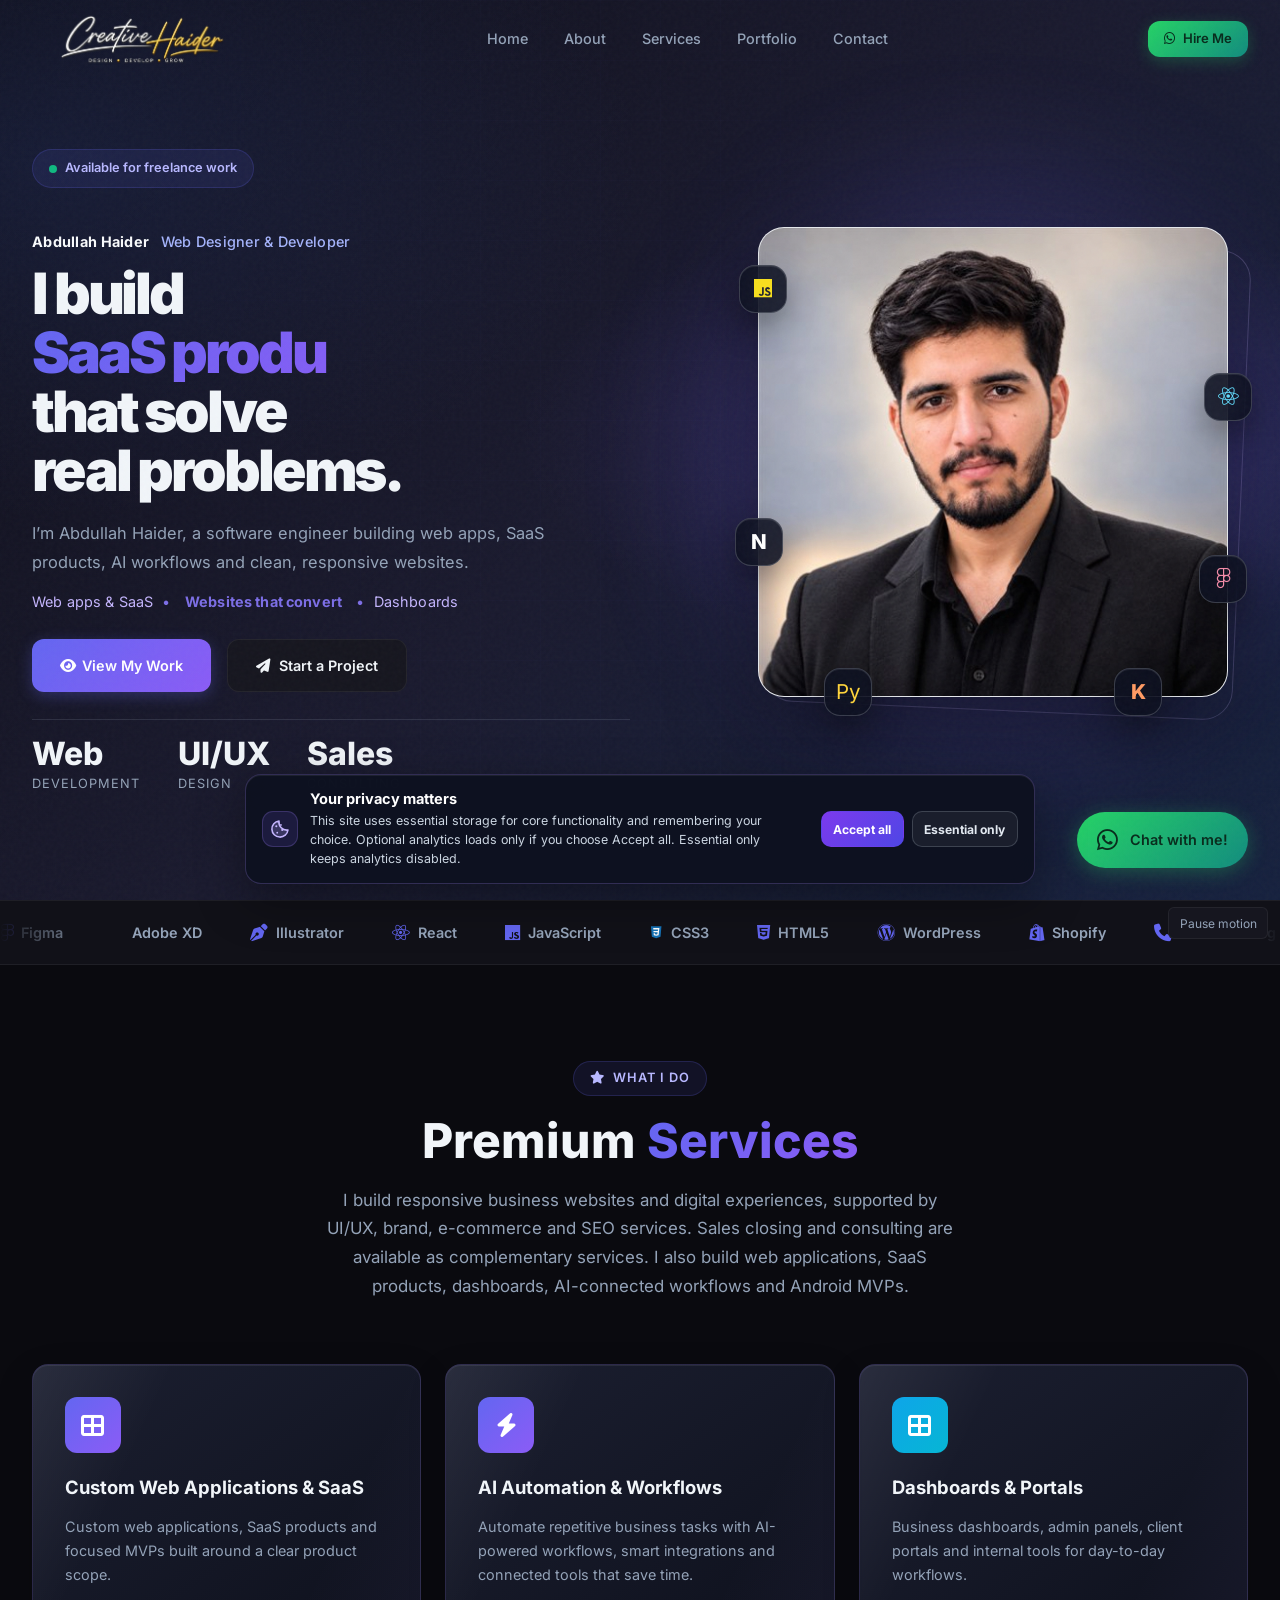
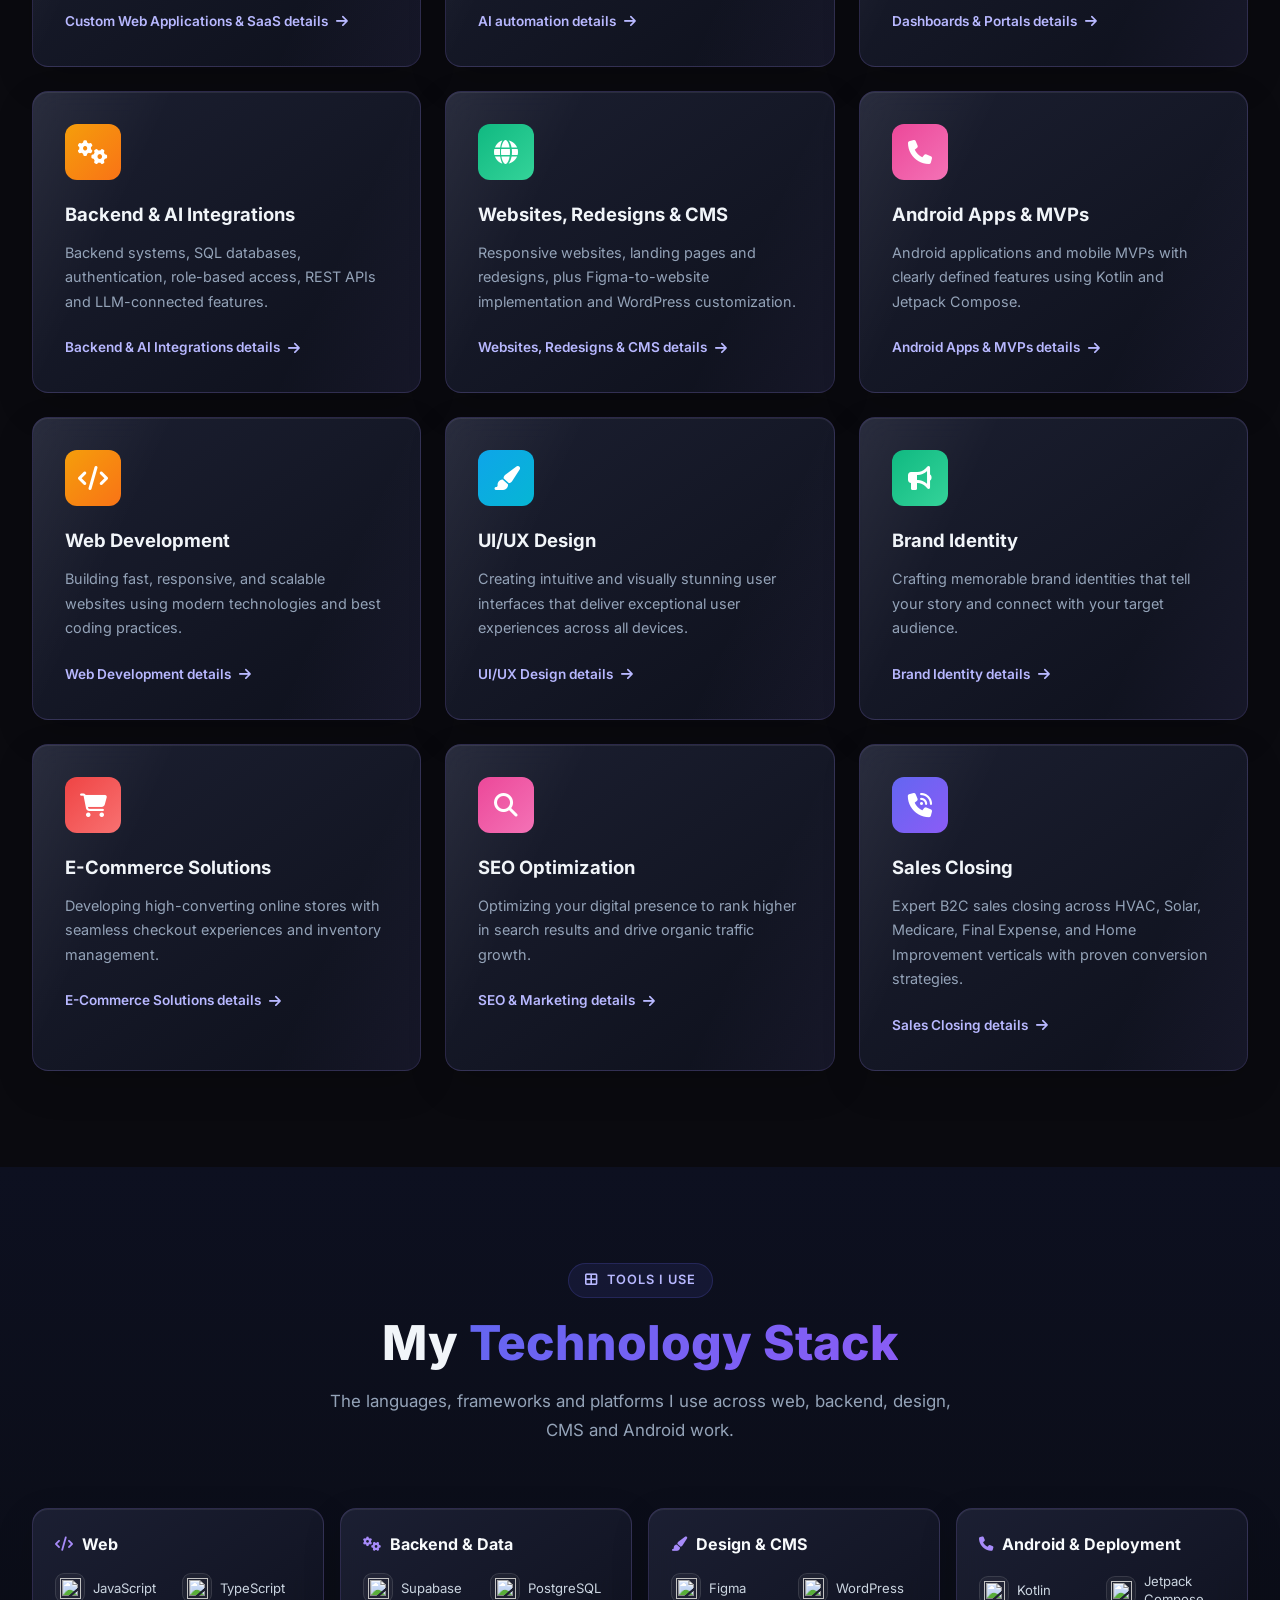
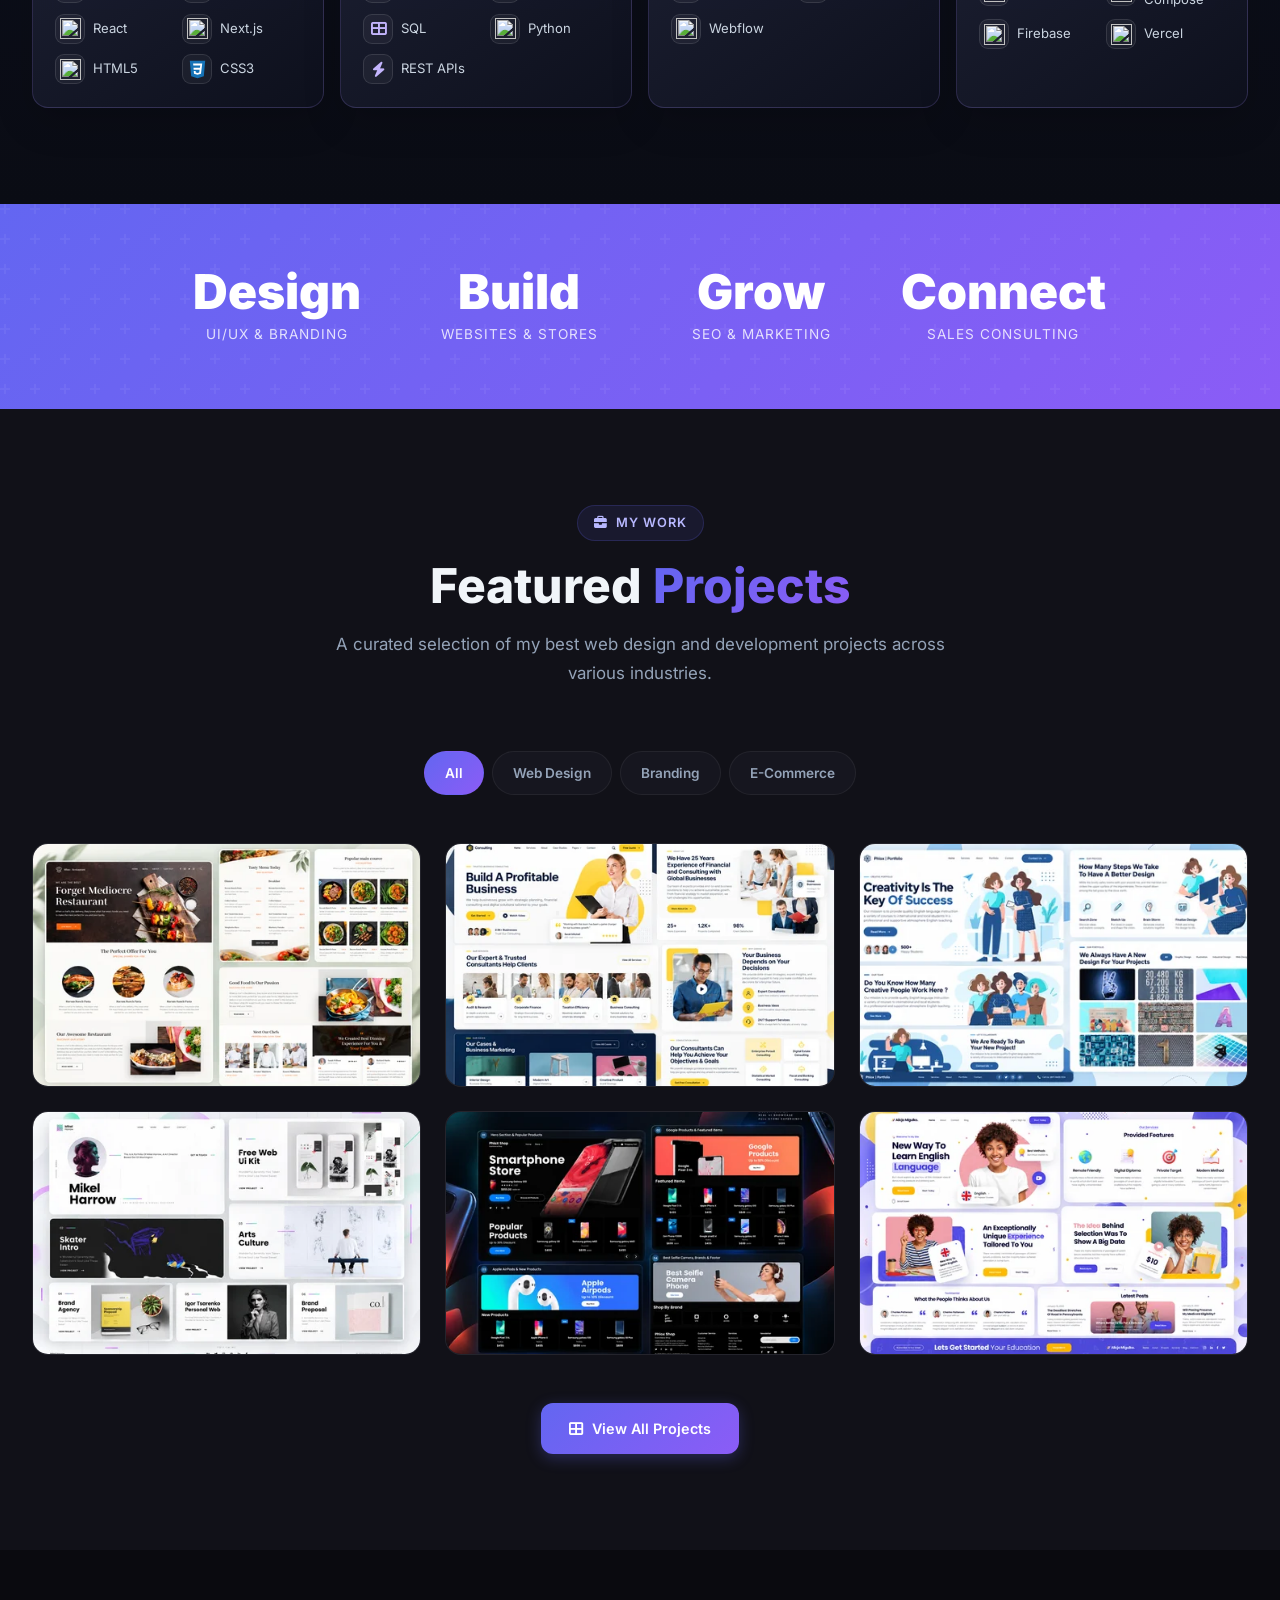
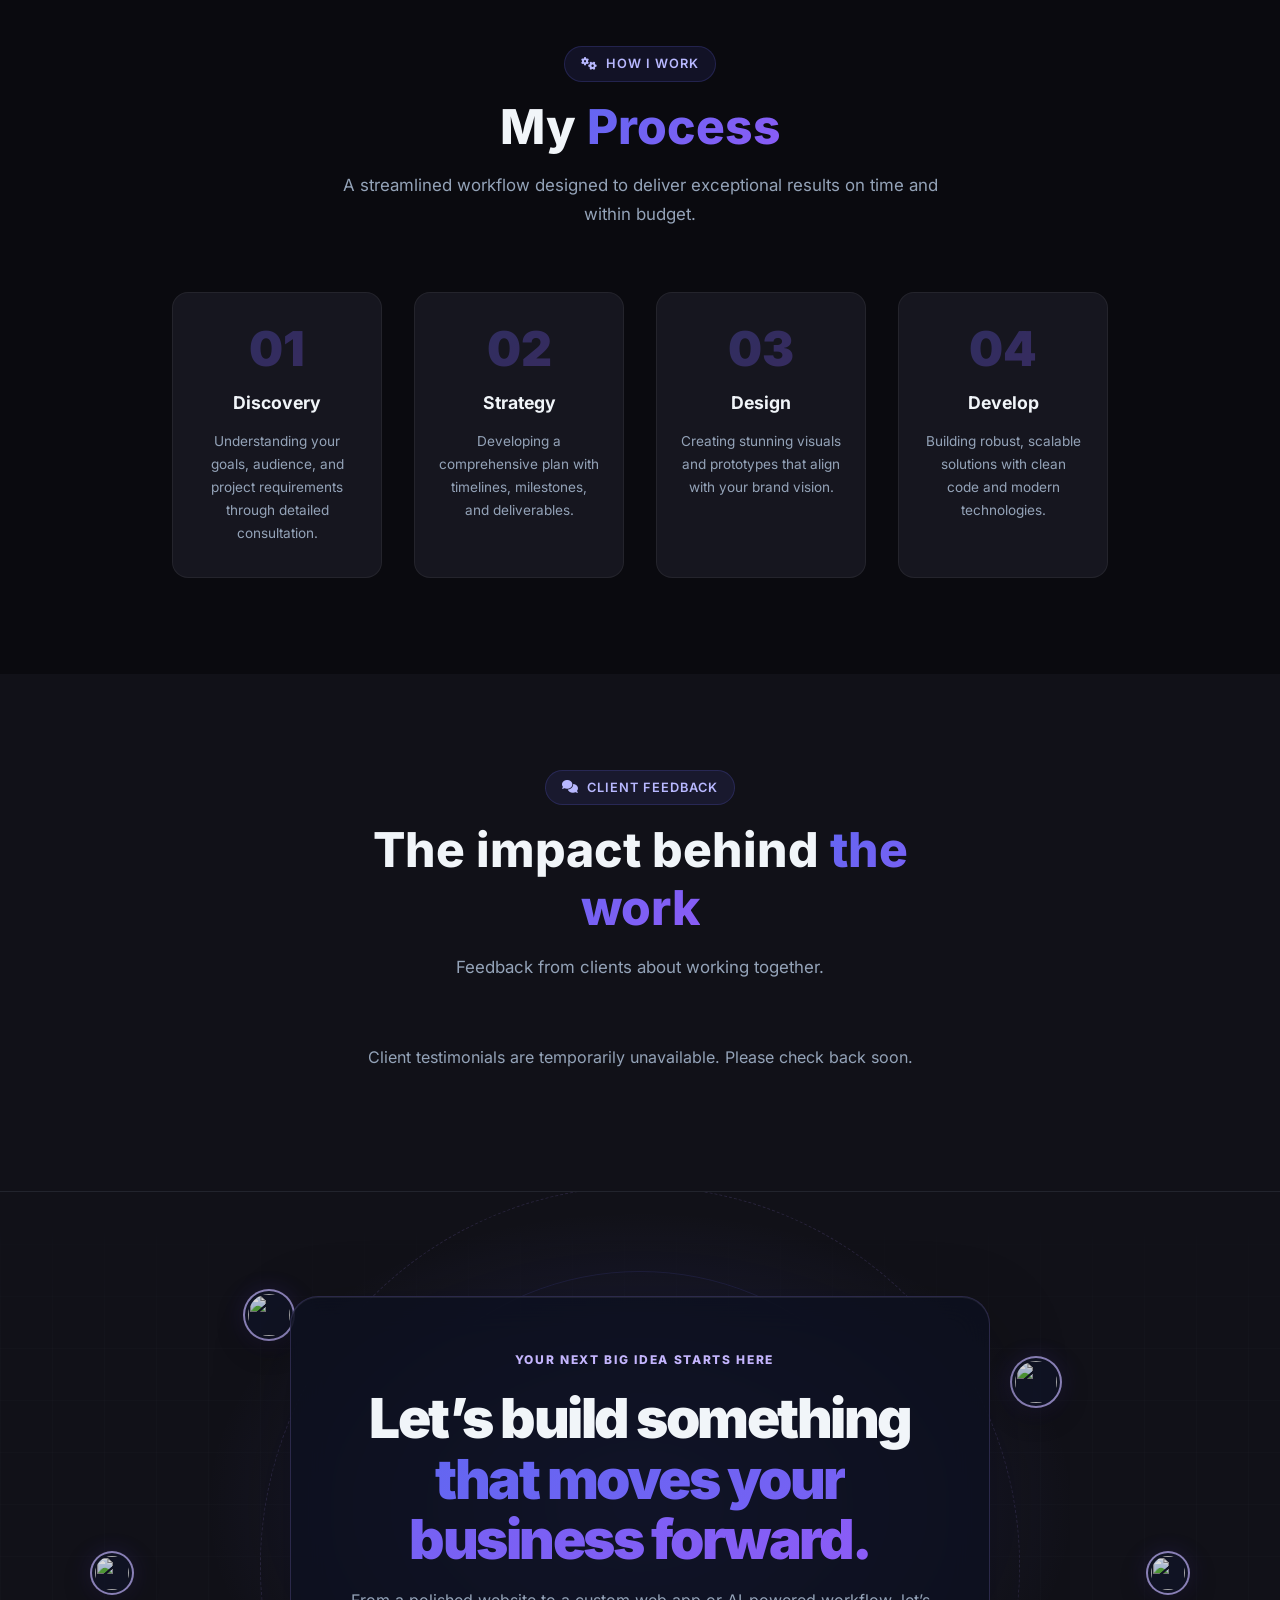
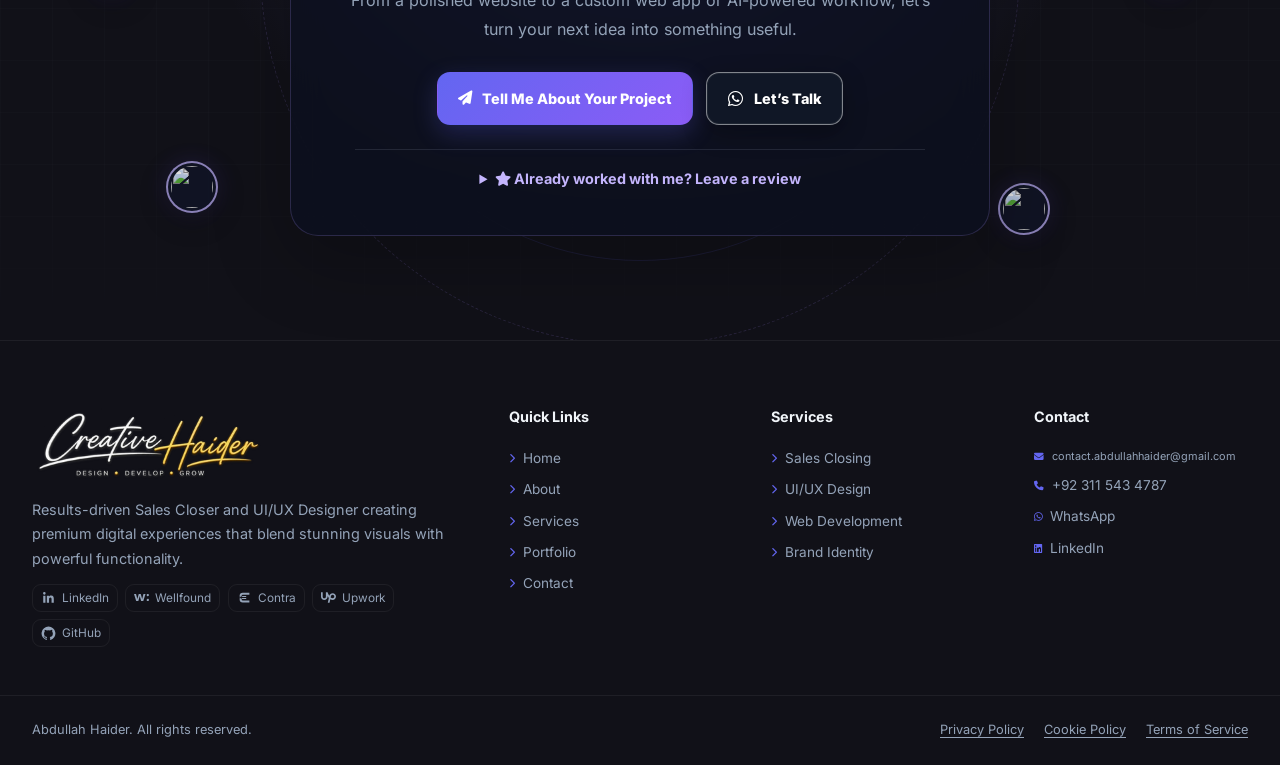
==== commit debbdd1c: "Use neutral client feedback wording" ====
--- a/index.html
+++ b/index.html
@@ -525,14 +525,14 @@
                 The impact behind <span class="highlight">the work</span>
             </h2>
             <p class="section-description">
-                Feedback shared by clients and published after review.
+                Feedback from clients about working together.
             </p>
         </div>
 
         <p class="testimonial-empty-state" id="approved-testimonials-empty" hidden>
-            No published testimonials yet. If we have worked together, you can share your feedback below.
+            No client feedback yet. If we have worked together, you can share your feedback below.
         </p>
-        <div class="testimonial-marquee" id="approved-testimonials-marquee" role="region" aria-label="Approved client testimonials" hidden>
+        <div class="testimonial-marquee" id="approved-testimonials-marquee" role="region" aria-label="Client testimonials" hidden>
             <div class="testimonial-marquee-column testimonial-marquee-column--one">
                 <ul class="testimonial-marquee-track" data-testimonial-track="0"></ul>
             </div>
--- a/css/style.css
+++ b/css/style.css
@@ -1368,6 +1368,9 @@
 
 /* Animated testimonial showcase, adapted for the existing static portfolio. */
 .public-site .testimonial-showcase { position: relative; overflow: hidden; }
+.public-site .testimonial-marquee[hidden],
+.public-site .testimonial-empty-state[hidden] { display: none !important; }
+.public-site .testimonial-empty-state { text-align: center; max-width: 42rem; margin: 1.5rem auto; color: var(--text-muted, inherit); }
 .public-site .testimonial-demo-note {
   max-width: 680px; margin: 1rem auto 0; padding: .7rem 1rem;
   border: 1px solid rgba(167,139,250,.22); border-radius: 12px;
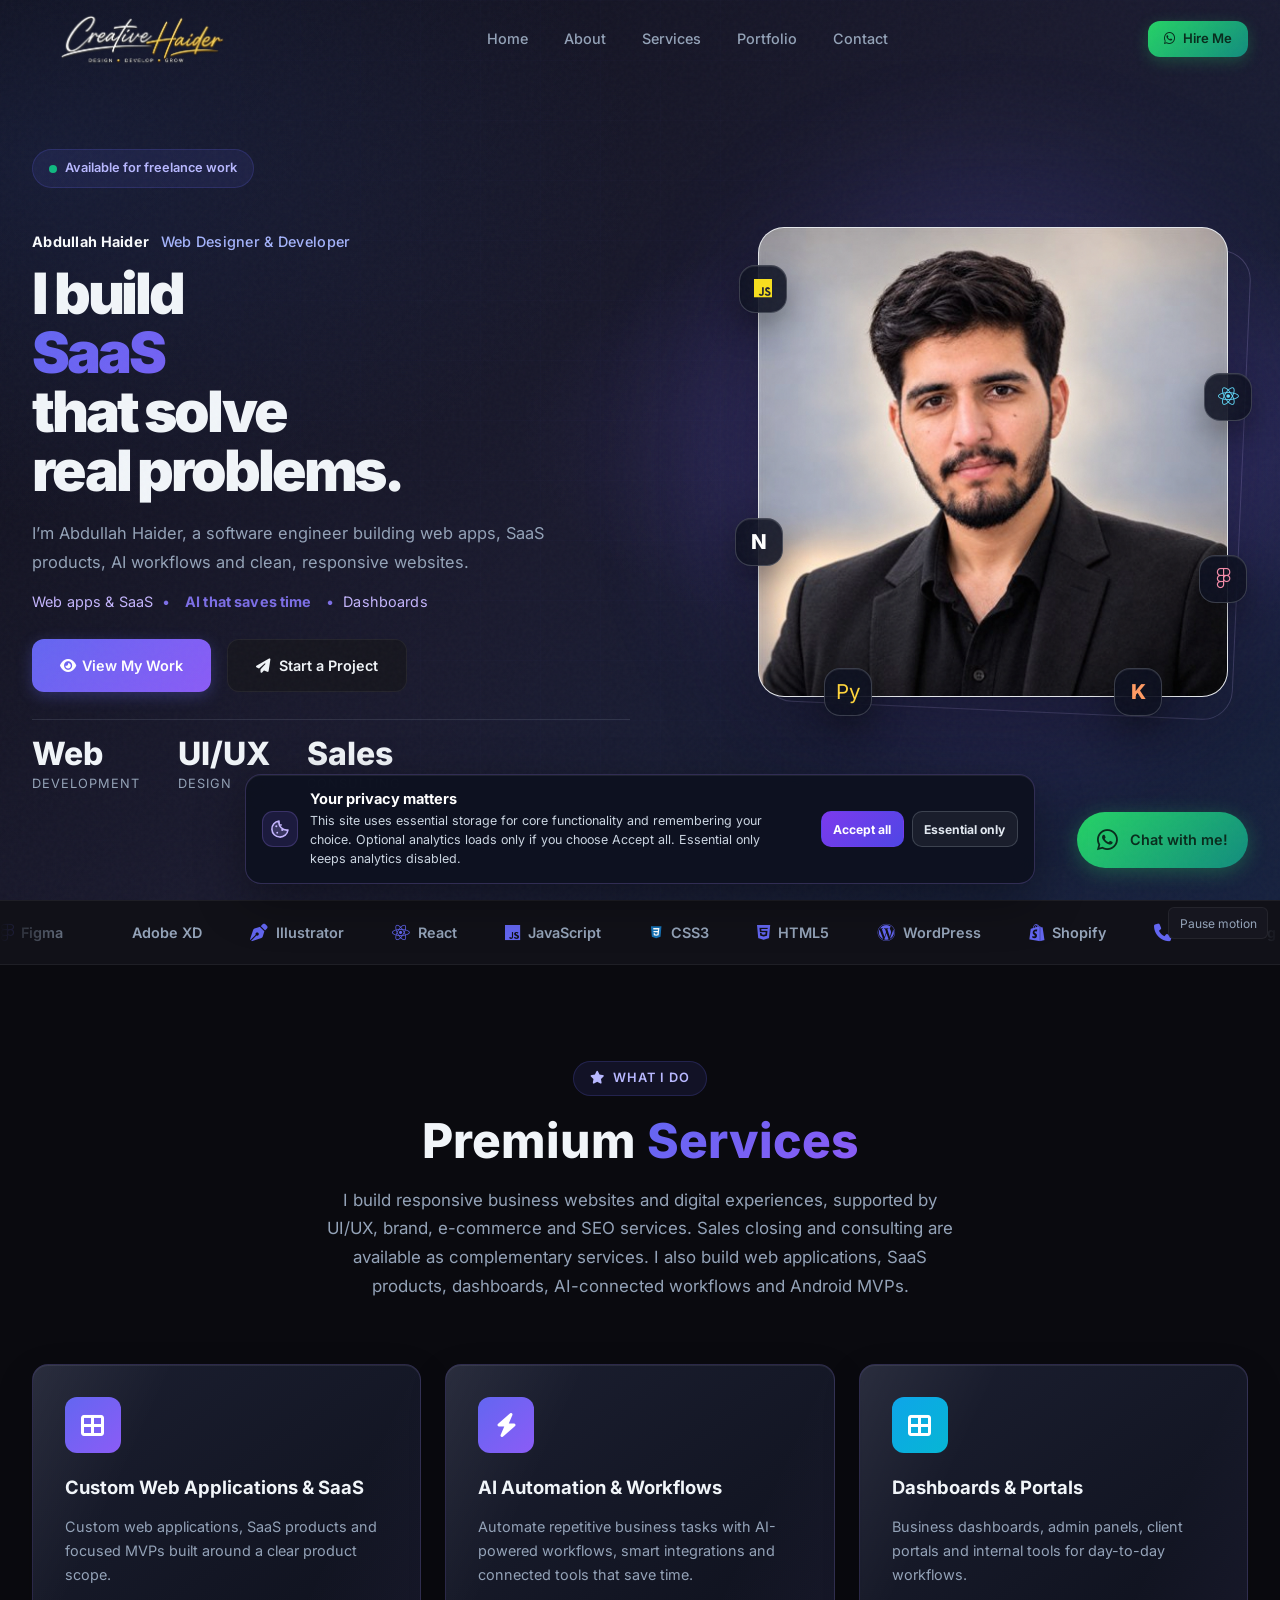
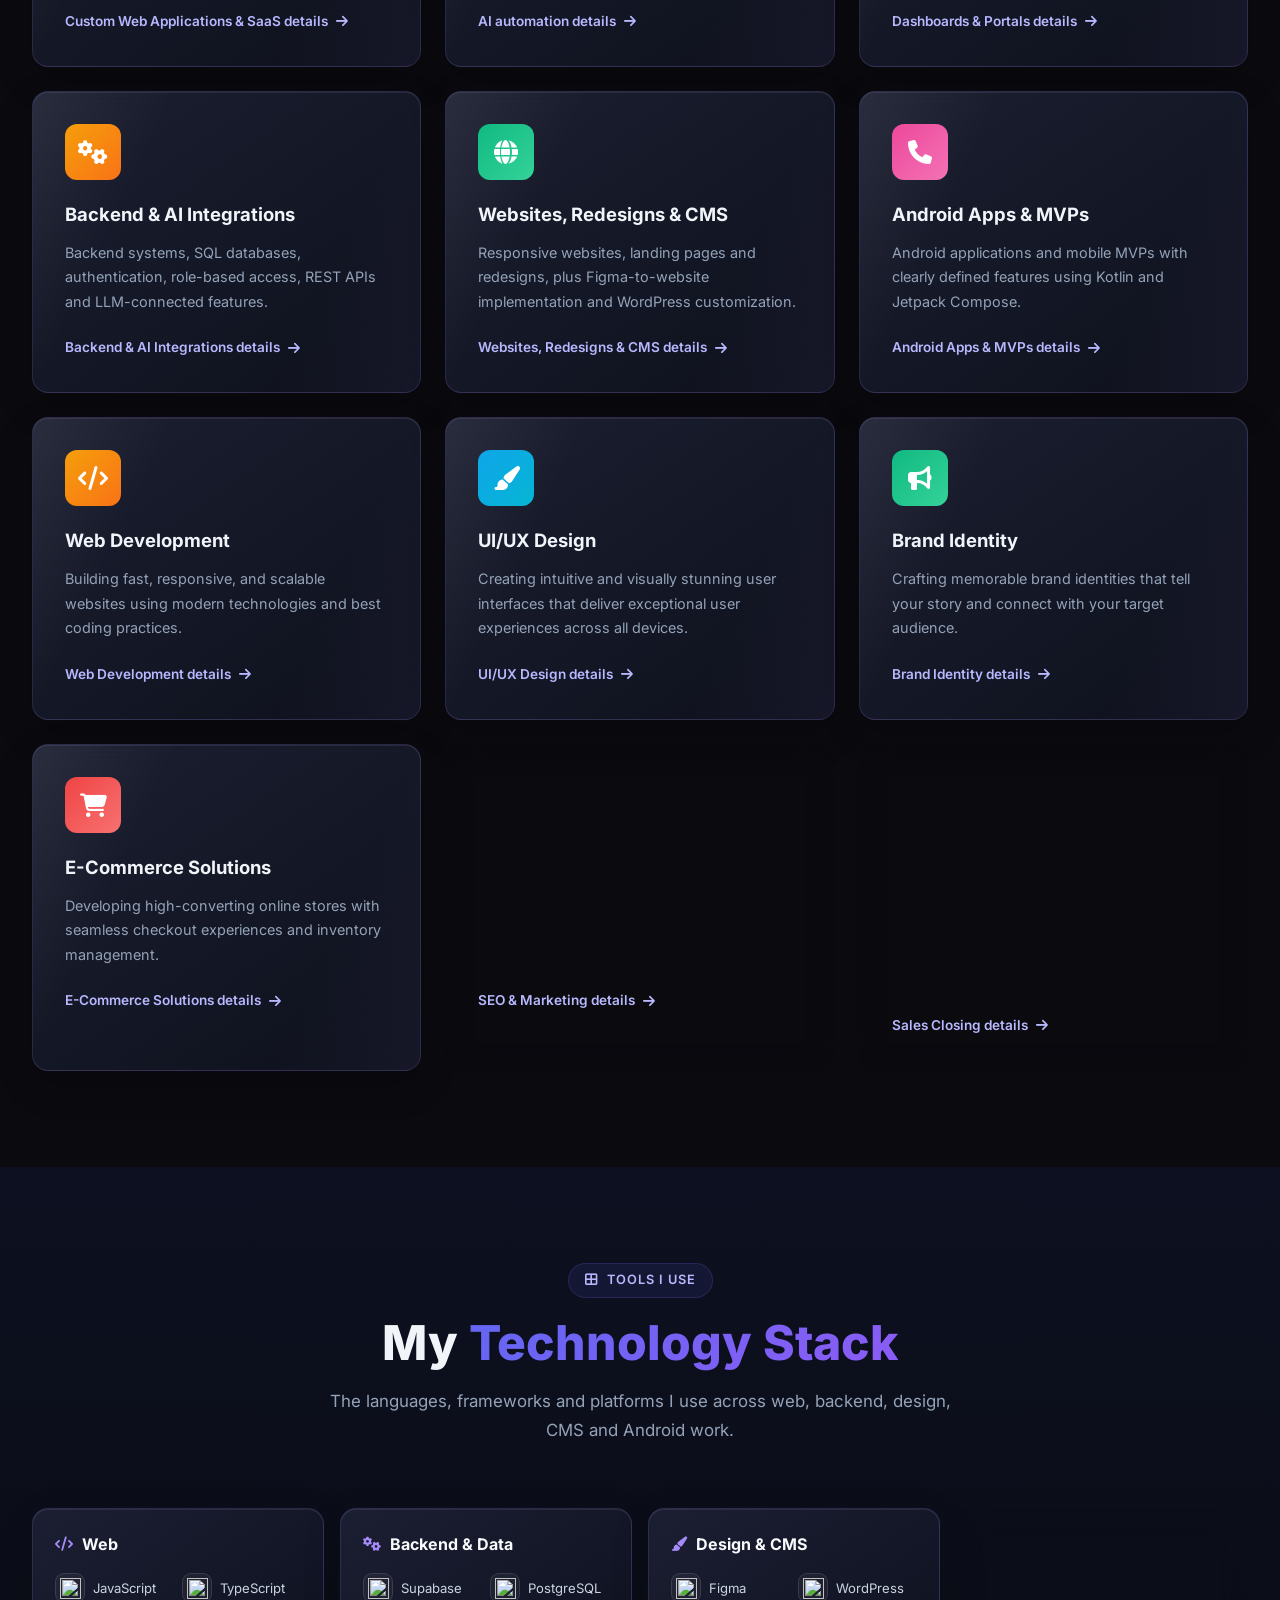
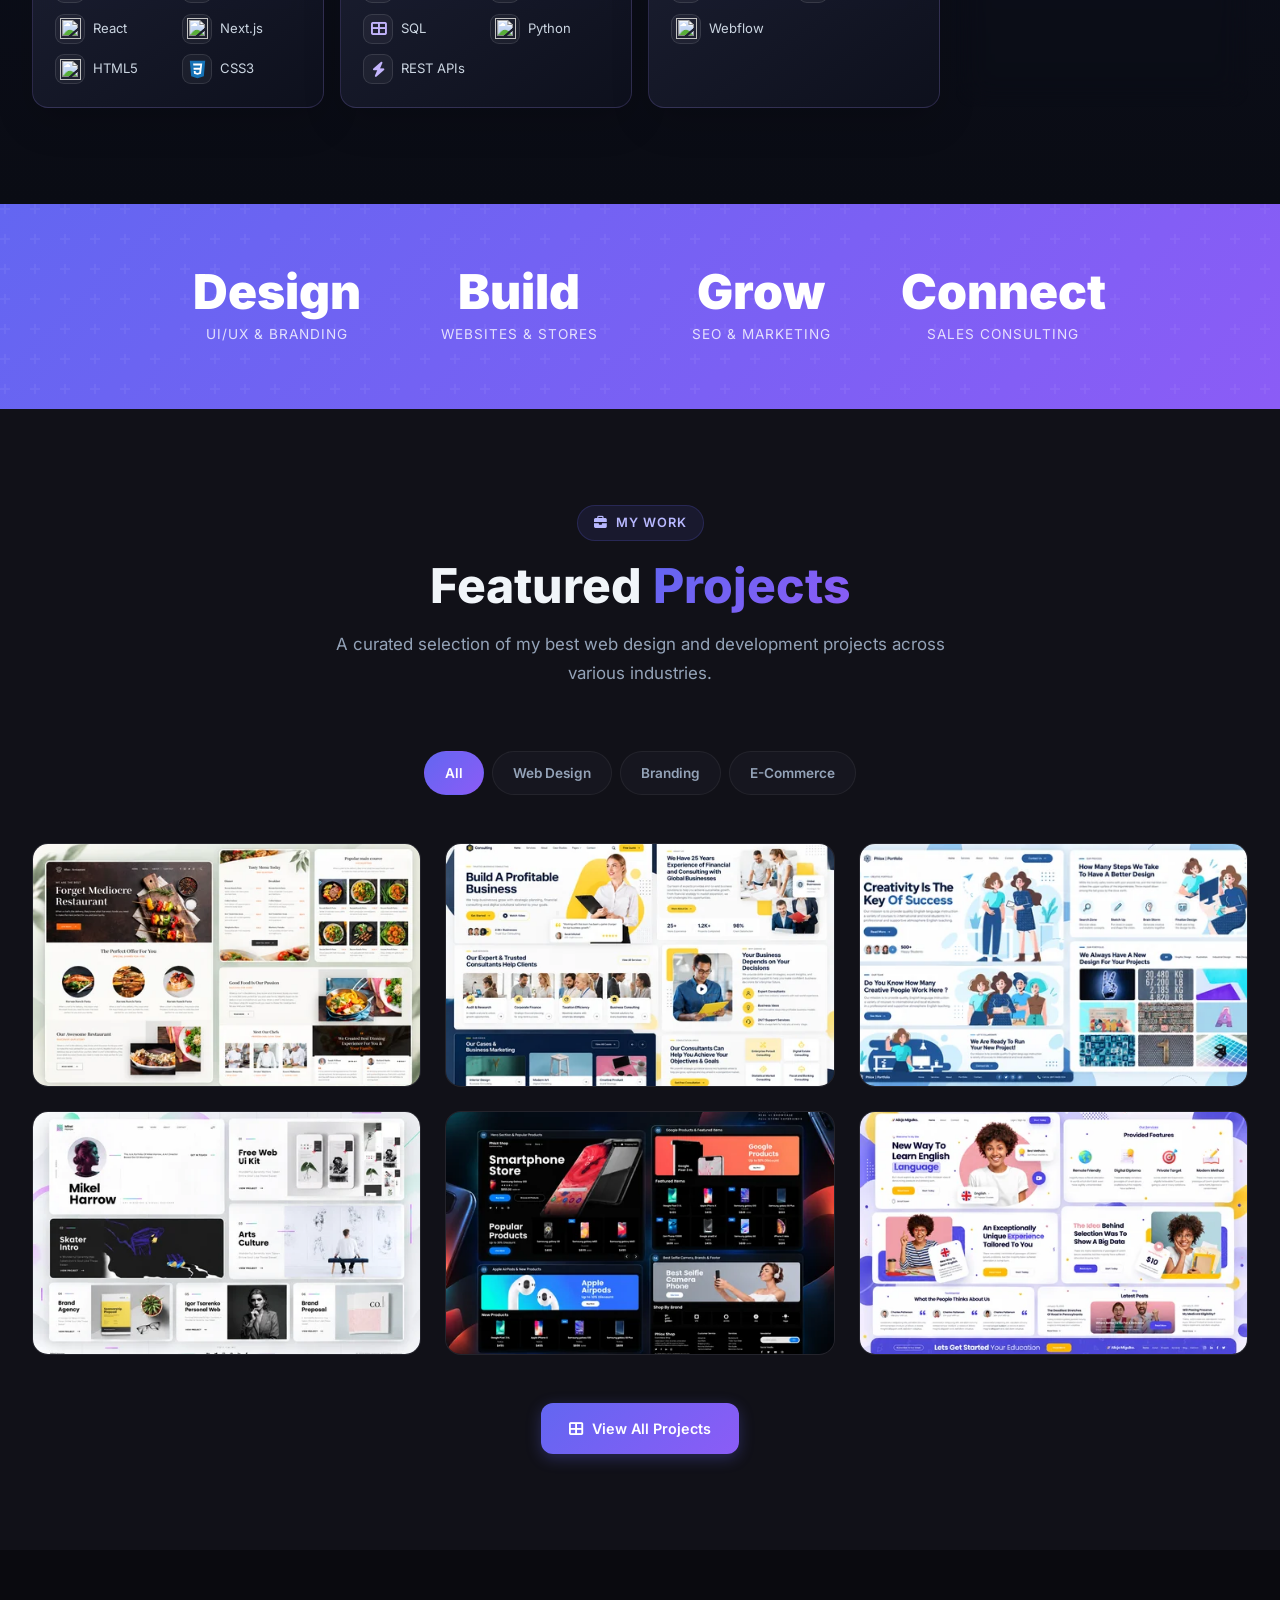
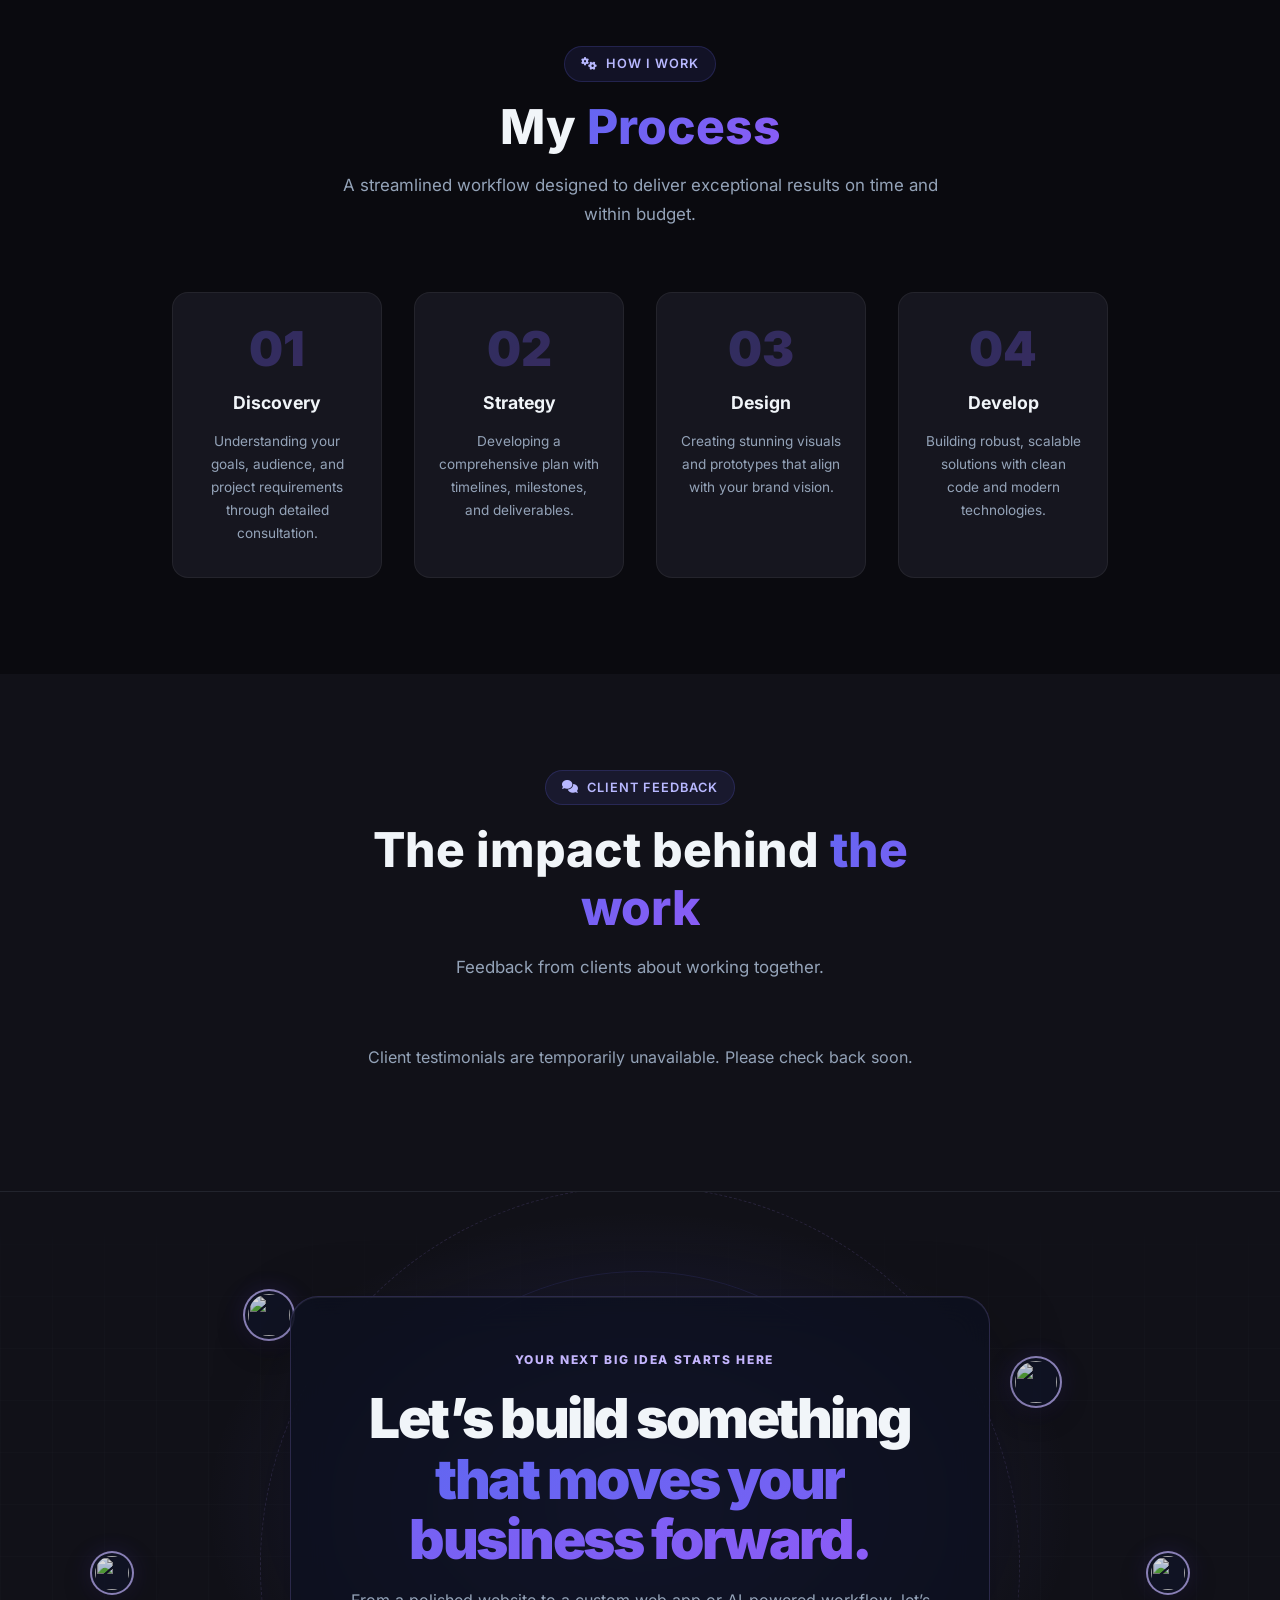
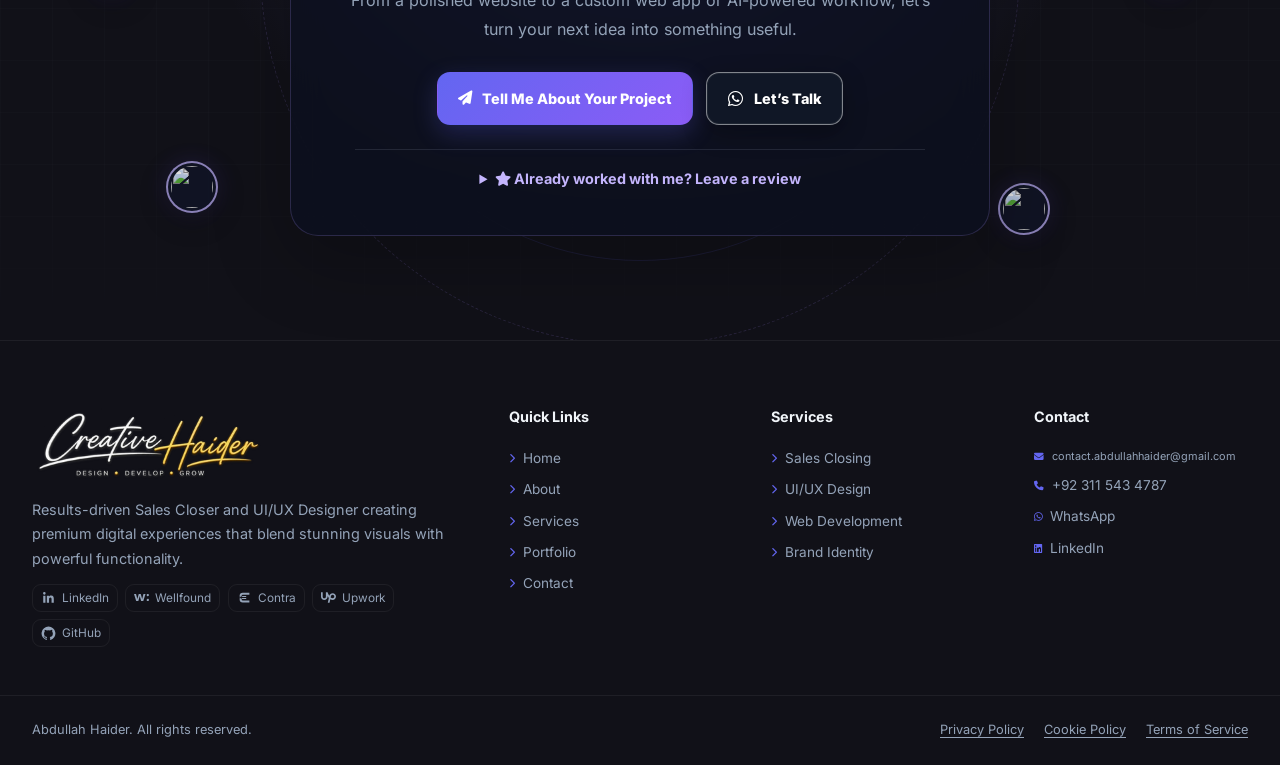
==== commit 862b9f0f: "Make testimonial photo upload optional" ====
--- a/index.html
+++ b/index.html
@@ -590,9 +590,9 @@
                         </select>
                     </label>
                     <label>Your review<textarea name="review" rows="4" minlength="12" maxlength="1200" required placeholder="Tell others about your experience working together..."></textarea></label>
-                    <label class="review-photo-field">Add a photo <span>(required, JPG, PNG or WebP, max 3 MB)</span>
-                      <input id="review-photo" name="review_photo" type="file" accept="image/jpeg,image/png,image/webp" required>
-                      <small class="review-photo-help">Please upload a photo with your review. It will only appear publicly after the review is approved.</small>
+                    <label class="review-photo-field">Add a photo <span>(optional, JPG, PNG or WebP, max 3 MB)</span>
+                      <input id="review-photo" name="review_photo" type="file" accept="image/jpeg,image/png,image/webp">
+                      <small class="review-photo-help">Add a photo if you’d like your review to include one.</small>
                       <img id="review-photo-preview" class="review-photo-preview" alt="Selected review photo preview" hidden>
                     </label>
                     <button class="btn orbit-cta-primary review-submit-button" type="submit"><i aria-hidden="true" class="fas fa-paper-plane"></i> Submit Review</button>
--- a/css/style.css
+++ b/css/style.css
@@ -1414,7 +1414,8 @@
 .public-site .testimonial-glass-card footer strong { color: var(--text-primary); font-size: .9rem; font-weight: 700; }
 .public-site .testimonial-glass-card footer small { display: flex; flex-direction: column; color: var(--text-secondary); font-size: .74rem; line-height: 1.5; }
 .public-site .testimonial-glass-card footer em { color: #a78bfa; font-size: .65rem; font-style: normal; letter-spacing: .04em; text-transform: uppercase; }
-@keyframes testimonial-scroll-up { from { transform: translateY(0); } to { transform: translateY(-50%); } }
+/* Move by exactly one duplicated card set, including the half-gap offset, so the loop has no visible jump. */
+@keyframes testimonial-scroll-up { from { transform: translateY(0); } to { transform: translateY(calc(-50% - .625rem)); } }
 @media (max-width: 900px) {
   .public-site .testimonial-marquee { gap: 1rem; max-height: 680px; }
   .public-site .testimonial-marquee-column--three { display: none; }
